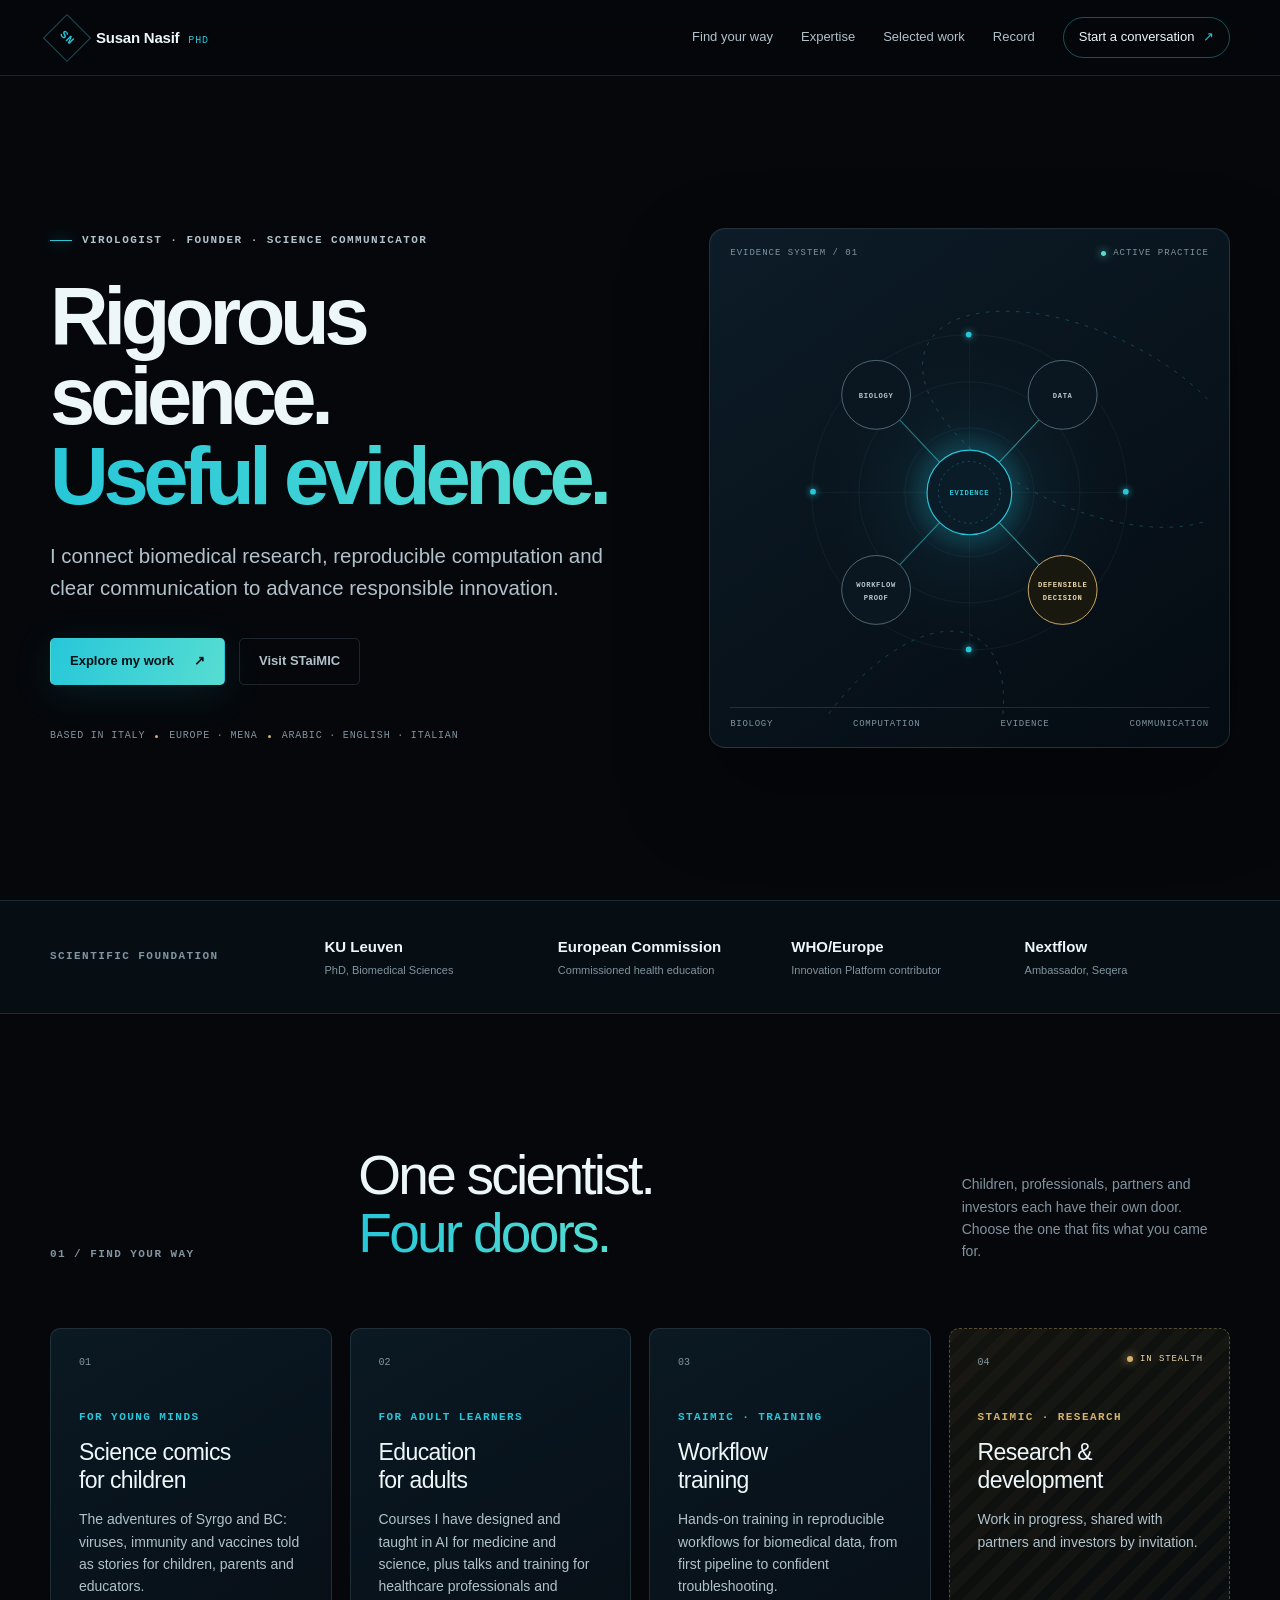
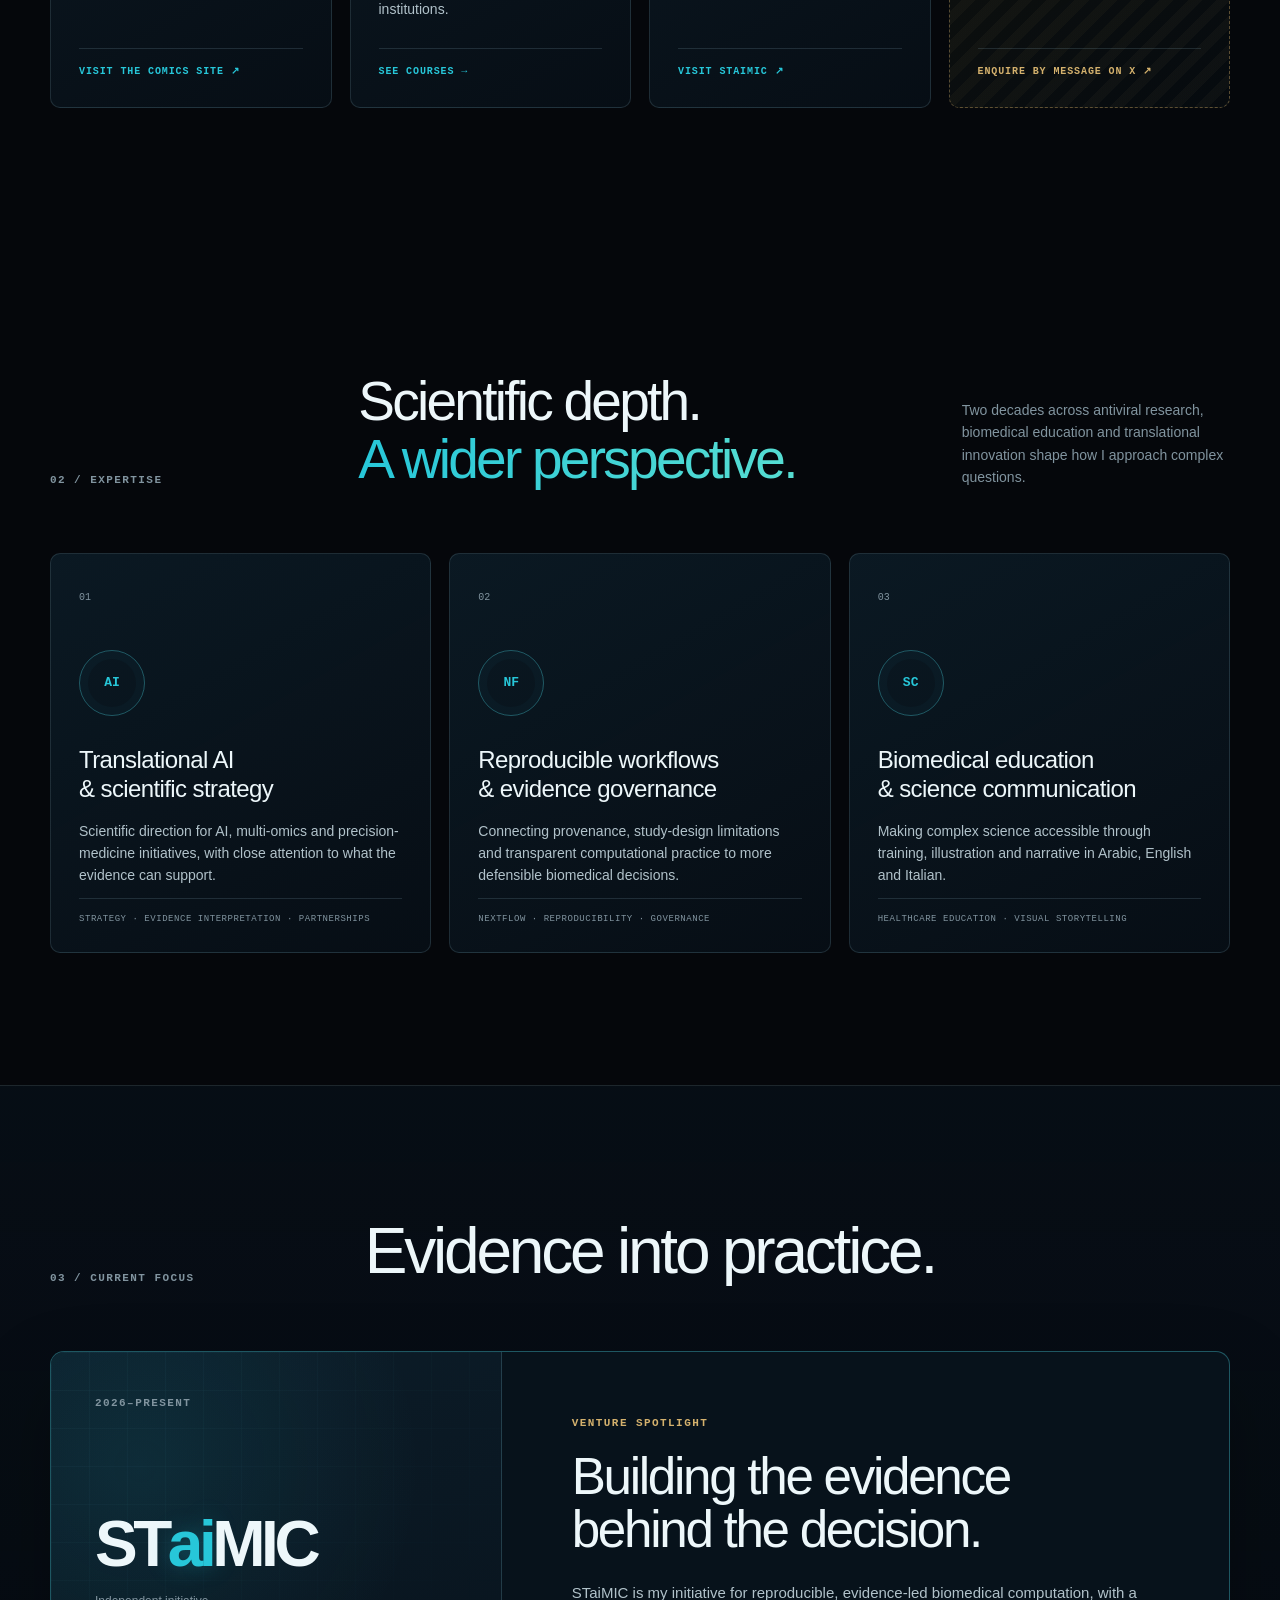
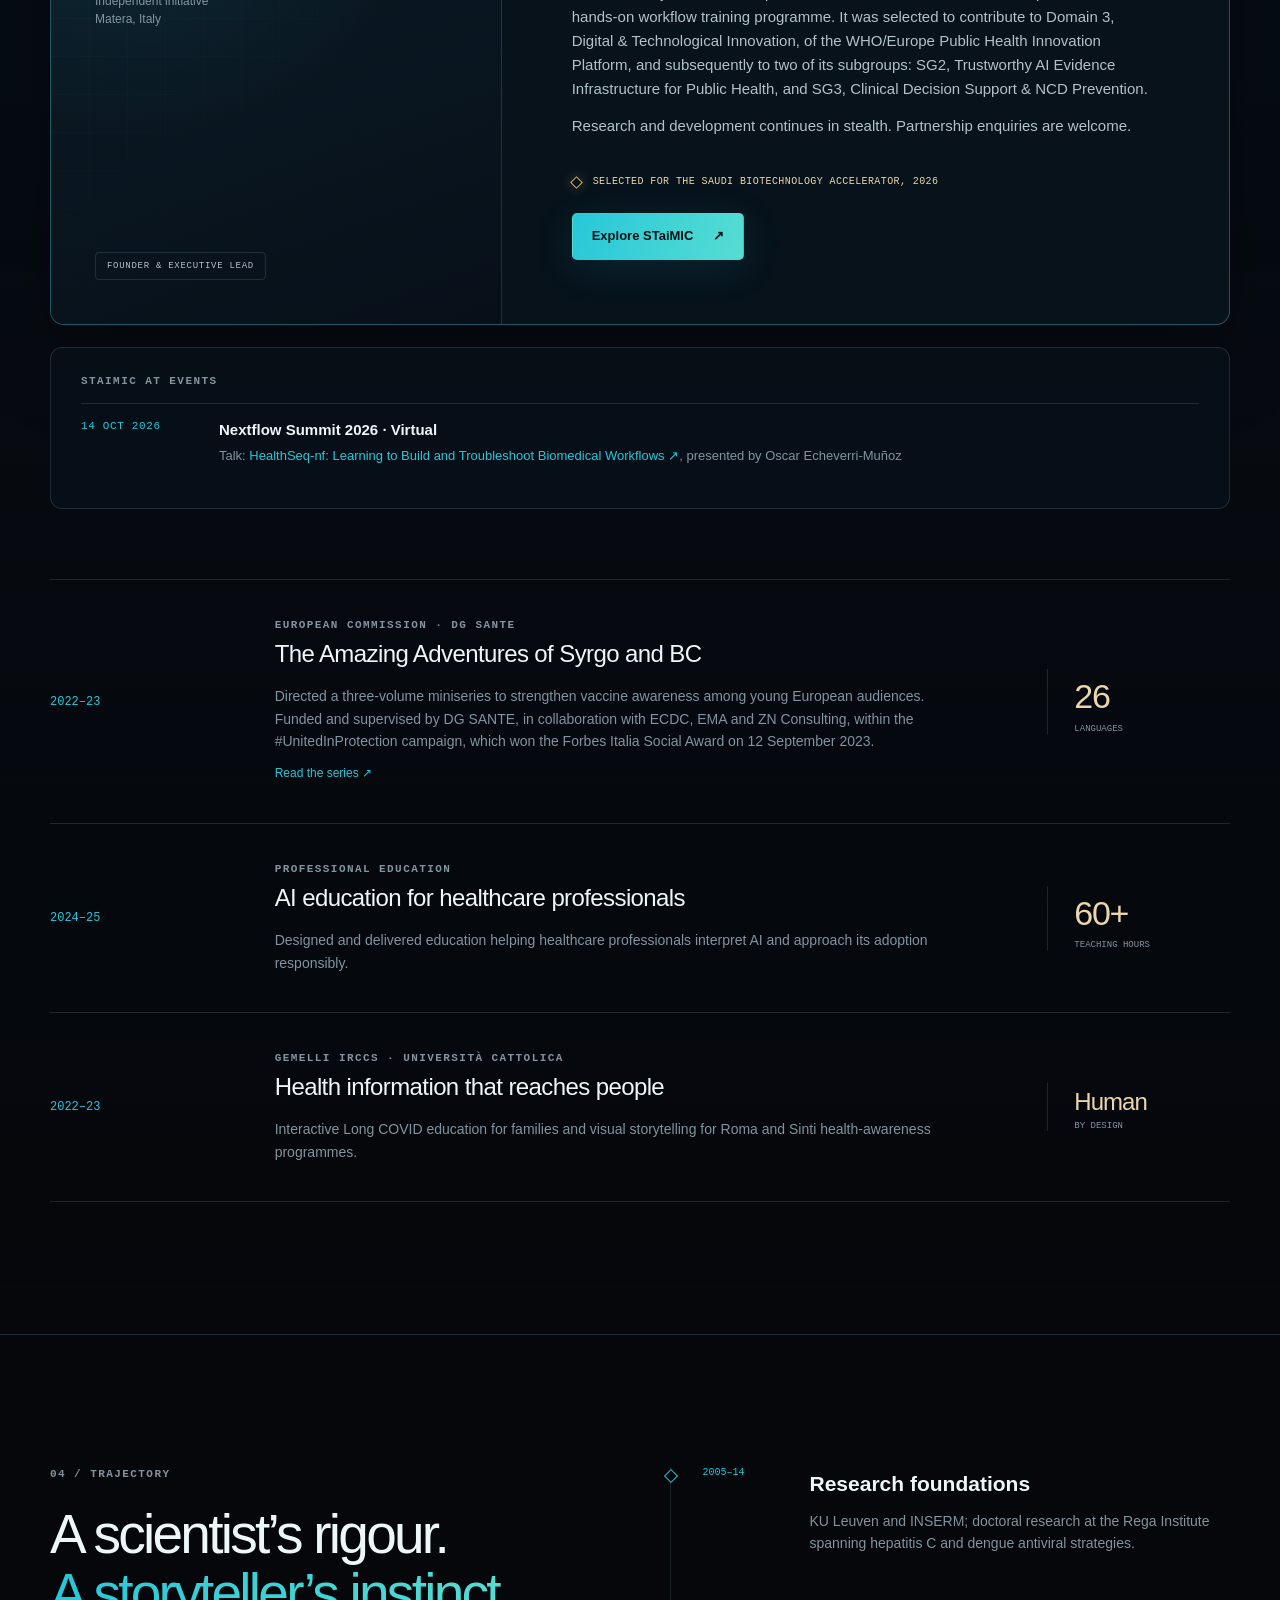
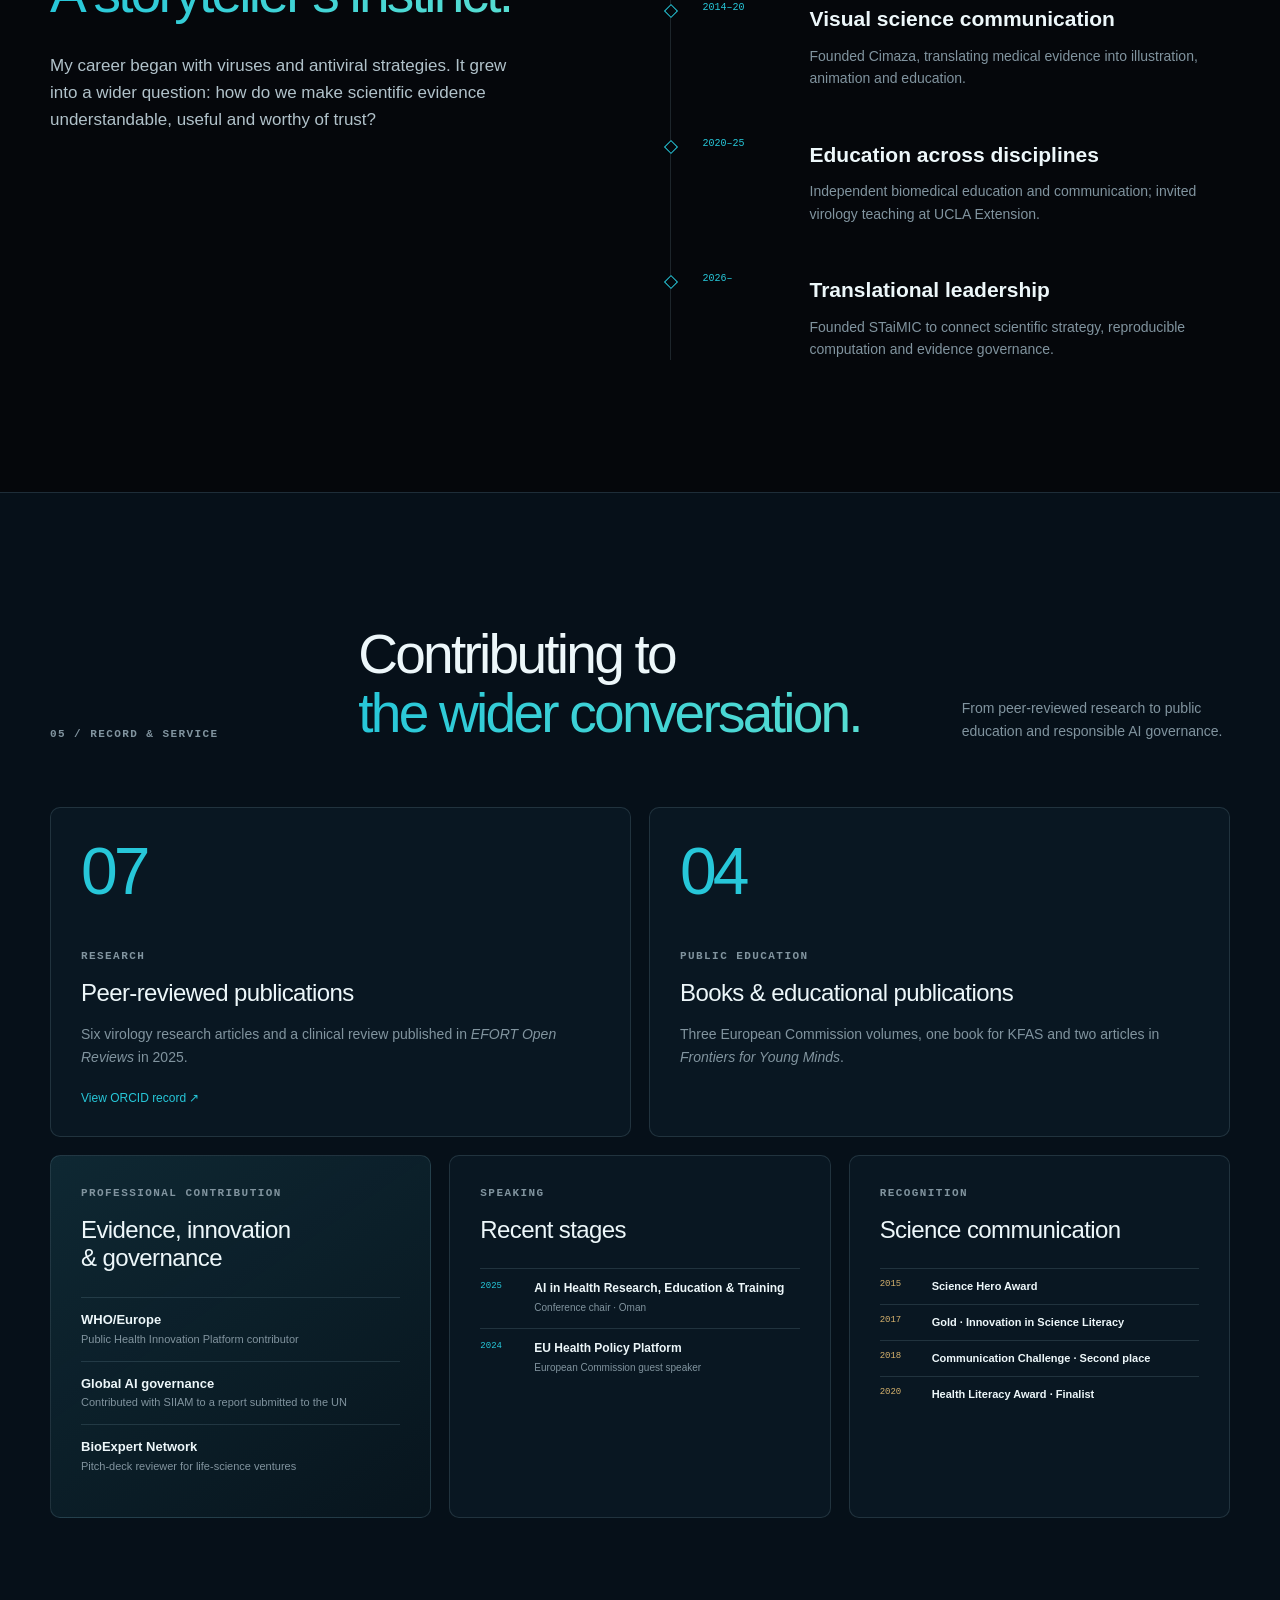
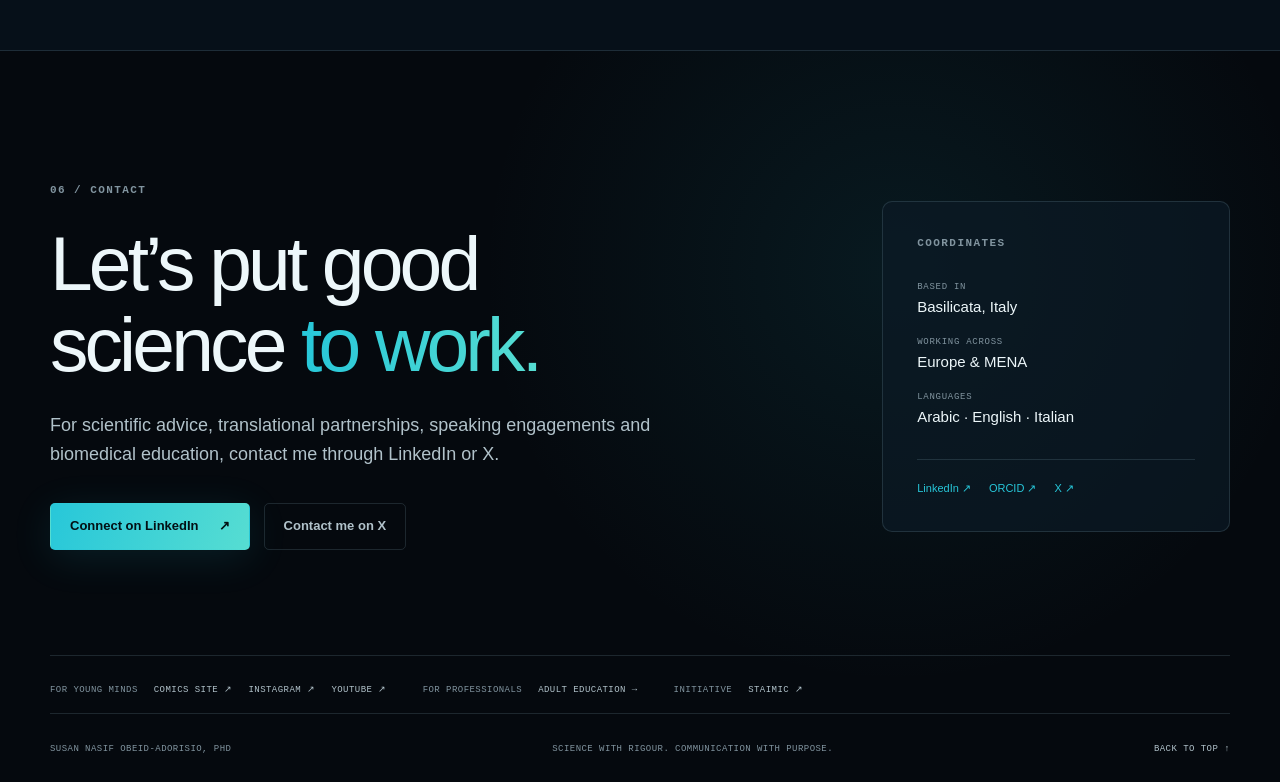
==== index.html @ 1e33f20e "Use www.drsusannasif.com as the official address Update canonical links, social card URLs, structure" ====
<!doctype html>
<html lang="en-GB">
<head>
  <meta charset="utf-8">
  <meta name="viewport" content="width=device-width, initial-scale=1">
  <title>Dr Susan Nasif | Virologist, Founder & Translational AI Lead</title>
  <meta name="description" content="Official website of Dr Susan Nasif (Susan Nasif Obeid-Adorisio, PhD): KU Leuven-trained virologist, founder of STaiMIC and science communicator working across Europe and MENA.">
  <meta name="author" content="Susan Nasif Obeid-Adorisio">
  <meta name="robots" content="index, follow, max-image-preview:large">
  <meta name="theme-color" content="#05070b">
  <link rel="canonical" href="https://www.drsusannasif.com/">
  <meta property="og:site_name" content="Dr Susan Nasif">
  <meta property="og:title" content="Dr Susan Nasif | Science, evidence and responsible AI">
  <meta property="og:description" content="Scientific strategy, reproducible computation and biomedical communication across Europe and MENA.">
  <meta property="og:type" content="profile">
  <meta property="og:url" content="https://www.drsusannasif.com/">
  <meta property="og:image" content="https://www.drsusannasif.com/og-card.png">
  <meta property="og:image:width" content="1200">
  <meta property="og:image:height" content="630">
  <meta property="og:image:alt" content="Dr Susan Nasif. Rigorous science. Useful evidence.">
  <meta property="og:locale" content="en_GB">
  <meta name="twitter:card" content="summary_large_image">
  <meta name="twitter:site" content="@DrSusanNasif">
  <meta name="twitter:creator" content="@DrSusanNasif">
  <link rel="icon" href="favicon.svg" type="image/svg+xml">
  <link rel="stylesheet" href="styles.css">
  <script type="application/ld+json">
  {"@context":"https://schema.org","@graph":[{"@type":"Person","@id":"https://www.drsusannasif.com/#person","name":"Susan Nasif Obeid-Adorisio","alternateName":["Dr Susan Nasif","Susan Nasif","Susan Nasif Obeid","DrSusanNasif"],"honorificPrefix":"Dr","honorificSuffix":"PhD","jobTitle":"Founder & Executive Lead of STaiMIC","description":"Virologist, founder and science communicator working across Europe and MENA.","url":"https://www.drsusannasif.com/","image":"https://www.drsusannasif.com/og-card.png","alumniOf":{"@type":"CollegeOrUniversity","name":"KU Leuven"},"worksFor":{"@type":"Organization","name":"STaiMIC","url":"https://staimic.it/"},"homeLocation":{"@type":"Place","name":"Basilicata, Italy"},"knowsLanguage":["ar","en","it"],"knowsAbout":["Virology","Translational AI","Multi-omics","Science communication","Reproducible bioinformatics"],"sameAs":["https://www.linkedin.com/in/drsusannasif/","https://x.com/DrSusanNasif","https://orcid.org/0009-0003-4382-7200","https://www.instagram.com/drsusannasif/","https://www.youtube.com/@DrSusanNasif","https://drsusannasif.wordpress.com/"]},{"@type":"WebSite","@id":"https://www.drsusannasif.com/#website","url":"https://www.drsusannasif.com/","name":"Dr Susan Nasif","inLanguage":"en-GB","publisher":{"@id":"https://www.drsusannasif.com/#person"}},{"@type":"ProfilePage","@id":"https://www.drsusannasif.com/#profile","url":"https://www.drsusannasif.com/","name":"Dr Susan Nasif | Virologist, Founder & Translational AI Lead","isPartOf":{"@id":"https://www.drsusannasif.com/#website"},"mainEntity":{"@id":"https://www.drsusannasif.com/#person"}}]}
  </script>
</head>
<body>
  <a class="skip-link" href="#main">Skip to content</a>
  <div class="ambient ambient-one" aria-hidden="true"></div>
  <div class="ambient ambient-two" aria-hidden="true"></div>

  <header class="site-header" data-header>
    <a class="brand" href="#home" aria-label="Susan Nasif, home">
      <span class="brand-mark" aria-hidden="true">SN</span>
      <span class="brand-name">Susan Nasif <small>PhD</small></span>
    </a>
    <button class="menu-button" type="button" aria-expanded="false" aria-controls="site-nav">
      <span>Menu</span><i aria-hidden="true"></i>
    </button>
    <nav id="site-nav" aria-label="Main navigation">
      <a href="#paths">Find your way</a>
      <a href="#expertise">Expertise</a>
      <a href="#work">Selected work</a>
      <a href="#record">Record</a>
      <a class="nav-cta" href="#contact">Start a conversation <span aria-hidden="true">↗</span></a>
    </nav>
  </header>

  <main id="main">
    <section class="hero shell" id="home" aria-labelledby="hero-title">
      <div class="hero-copy reveal">
        <p class="kicker"><span></span> Virologist · Founder · Science communicator</p>
        <h1 id="hero-title">Rigorous science.<br><em>Useful evidence.</em></h1>
        <p class="hero-lead">I connect biomedical research, reproducible computation and clear communication to advance responsible innovation.</p>
        <div class="hero-actions">
          <a class="button primary" href="#work">Explore my work <span aria-hidden="true">↗</span></a>
          <a class="button quiet" href="https://staimic.it/" target="_blank" rel="noopener noreferrer">Visit STaiMIC</a>
        </div>
        <div class="hero-meta">
          <span>Based in Italy</span>
          <span>Europe · MENA</span>
          <span>Arabic · English · Italian</span>
        </div>
      </div>

      <figure class="signal-map reveal" aria-labelledby="map-caption">
        <div class="map-topline"><span>Evidence system / 01</span><span class="live"><i></i> Active practice</span></div>
        <svg viewBox="0 0 620 620" role="img" aria-labelledby="map-title map-desc">
          <title id="map-title">Evidence-led biomedical practice</title>
          <desc id="map-desc">A structured map connecting biological questions and data to reproducible workflows, evidence and responsible decisions.</desc>
          <defs>
            <linearGradient id="cyanGlow" x1="0" x2="1"><stop stop-color="#20c4d8"/><stop offset="1" stop-color="#63e3dc"/></linearGradient>
            <radialGradient id="field"><stop stop-color="#123645" stop-opacity=".75"/><stop offset="1" stop-color="#071018" stop-opacity="0"/></radialGradient>
            <filter id="soft"><feGaussianBlur stdDeviation="12"/></filter>
          </defs>
          <circle cx="310" cy="310" r="246" fill="url(#field)"/>
          <g class="grid-lines" fill="none"><circle cx="310" cy="310" r="220"/><circle cx="310" cy="310" r="154"/><circle cx="310" cy="310" r="90"/><path d="M90 310h440M310 90v440M154 154l312 312M466 154L154 466"/></g>
          <g class="orbit orbit-a" fill="none"><ellipse cx="310" cy="310" rx="242" ry="122" transform="rotate(25 310 310)"/></g>
          <g class="orbit orbit-b" fill="none"><ellipse cx="310" cy="310" rx="242" ry="122" transform="rotate(-58 310 310)"/></g>
          <circle class="halo" cx="310" cy="310" r="76" fill="#24c7da" opacity=".16" filter="url(#soft)"/>
          <g class="links" fill="none"><path d="M180 174L278 278M440 174L342 278M180 446L278 342M440 446L342 342"/></g>
          <g class="node cyan" transform="translate(310 310)"><circle r="59"/><circle r="43"/><text text-anchor="middle" y="4">EVIDENCE</text></g>
          <g class="node" transform="translate(180 174)"><circle r="48"/><text text-anchor="middle" y="4">BIOLOGY</text></g>
          <g class="node" transform="translate(440 174)"><circle r="48"/><text text-anchor="middle" y="4">DATA</text></g>
          <g class="node" transform="translate(180 446)"><circle r="48"/><text text-anchor="middle" y="-4">WORKFLOW</text><text text-anchor="middle" y="14">PROOF</text></g>
          <g class="node gold" transform="translate(440 446)"><circle r="48"/><text text-anchor="middle" y="-4">DEFENSIBLE</text><text text-anchor="middle" y="14">DECISION</text></g>
          <g class="spark"><circle cx="92" cy="309" r="4"/><circle cx="528" cy="309" r="4"/><circle cx="309" cy="90" r="4"/><circle cx="309" cy="529" r="4"/></g>
        </svg>
        <figcaption id="map-caption"><span>Biology</span><span>Computation</span><span>Evidence</span><span>Communication</span></figcaption>
      </figure>
    </section>

    <section class="proof-strip" aria-label="Professional credentials">
      <div class="shell proof-grid reveal">
        <p class="micro-label">Scientific foundation</p>
        <div><strong>KU Leuven</strong><span>PhD, Biomedical Sciences</span></div>
        <div><strong>European Commission</strong><span>Commissioned health education</span></div>
        <div><strong>WHO/Europe</strong><span>Innovation Platform contributor</span></div>
        <div><strong>Nextflow</strong><span>Ambassador, Seqera</span></div>
      </div>
    </section>

    <section class="section shell paths" id="paths" aria-labelledby="paths-title">
      <header class="section-head reveal">
        <p class="section-index">01 / Find your way</p>
        <h2 id="paths-title">One scientist.<br><em>Four doors.</em></h2>
        <p>Children, professionals, partners and investors each have their own door. Choose the one that fits what you came for.</p>
      </header>
      <div class="paths-grid">
        <a class="path-card reveal" href="https://drsusannasif.wordpress.com/" target="_blank" rel="noopener noreferrer">
          <span class="card-index">01</span>
          <p class="micro-label">For young minds</p>
          <h3>Science comics<br>for children</h3>
          <p>The adventures of Syrgo and BC: viruses, immunity and vaccines told as stories for children, parents and educators.</p>
          <span class="path-go">Visit the comics site <span aria-hidden="true">↗</span></span>
        </a>
        <a class="path-card reveal" href="learning.html">
          <span class="card-index">02</span>
          <p class="micro-label">For adult learners</p>
          <h3>Education<br>for adults</h3>
          <p>Courses I have designed and taught in AI for medicine and science, plus talks and training for healthcare professionals and institutions.</p>
          <span class="path-go">See courses <span aria-hidden="true">→</span></span>
        </a>
        <a class="path-card reveal" href="https://staimic.it/" target="_blank" rel="noopener noreferrer">
          <span class="card-index">03</span>
          <p class="micro-label">STaiMIC · Training</p>
          <h3>Workflow<br>training</h3>
          <p>Hands-on training in reproducible workflows for biomedical data, from first pipeline to confident troubleshooting.</p>
          <span class="path-go">Visit STaiMIC <span aria-hidden="true">↗</span></span>
        </a>
        <a class="path-card stealth reveal" href="https://x.com/DrSusanNasif" target="_blank" rel="noopener noreferrer">
          <span class="card-index">04</span>
          <span class="stealth-chip"><i aria-hidden="true"></i> In stealth</span>
          <p class="micro-label">STaiMIC · Research</p>
          <h3>Research &amp;<br>development</h3>
          <p>Work in progress, shared with partners and investors by invitation.</p>
          <span class="path-go">Enquire by message on X <span aria-hidden="true">↗</span></span>
        </a>
      </div>
    </section>

    <section class="section shell" id="expertise" aria-labelledby="expertise-title">
      <header class="section-head reveal">
        <p class="section-index">02 / Expertise</p>
        <h2 id="expertise-title">Scientific depth.<br><em>A wider perspective.</em></h2>
        <p>Two decades across antiviral research, biomedical education and translational innovation shape how I approach complex questions.</p>
      </header>
      <div class="expertise-grid">
        <article class="expertise-card reveal"><span class="card-index">01</span><div class="card-symbol">AI</div><h3>Translational AI<br>& scientific strategy</h3><p>Scientific direction for AI, multi-omics and precision-medicine initiatives, with close attention to what the evidence can support.</p><small>Strategy · Evidence interpretation · Partnerships</small></article>
        <article class="expertise-card reveal"><span class="card-index">02</span><div class="card-symbol">NF</div><h3>Reproducible workflows<br>& evidence governance</h3><p>Connecting provenance, study-design limitations and transparent computational practice to more defensible biomedical decisions.</p><small>Nextflow · Reproducibility · Governance</small></article>
        <article class="expertise-card reveal"><span class="card-index">03</span><div class="card-symbol">SC</div><h3>Biomedical education<br>& science communication</h3><p>Making complex science accessible through training, illustration and narrative in Arabic, English and Italian.</p><small>Healthcare education · Visual storytelling</small></article>
      </div>
    </section>

    <section class="spotlight" id="work" aria-labelledby="work-title">
      <div class="shell">
        <header class="section-head compact reveal"><p class="section-index">03 / Current focus</p><h2 id="work-title">Evidence into practice.</h2></header>
        <article class="staimic-card reveal">
          <div class="staimic-side">
            <p class="micro-label">2026–present</p>
            <div class="staimic-logo" aria-label="STaiMIC"><span>ST</span><em>ai</em><span>MIC</span></div>
            <p>Independent initiative<br>Matera, Italy</p>
            <span class="role-chip">Founder & Executive Lead</span>
          </div>
          <div class="staimic-copy">
            <p class="signal-label">Venture spotlight</p>
            <h3>Building the evidence<br>behind the decision.</h3>
            <p>STaiMIC is my initiative for reproducible, evidence-led biomedical computation, with a hands-on workflow training programme. It was selected to contribute to Domain 3, Digital &amp; Technological Innovation, of the WHO/Europe Public Health Innovation Platform, and subsequently to two of its subgroups: SG2, Trustworthy AI Evidence Infrastructure for Public Health, and SG3, Clinical Decision Support &amp; NCD Prevention.</p>
            <p>Research and development continues in stealth. Partnership enquiries are welcome.</p>
            <div class="accelerator"><i aria-hidden="true"></i><span>Selected for the Saudi Biotechnology Accelerator, 2026</span></div>
            <a class="button primary" href="https://staimic.it/" target="_blank" rel="noopener noreferrer">Explore STaiMIC <span aria-hidden="true">↗</span></a>
          </div>
        </article>

        <div class="staimic-events reveal">
          <p class="micro-label">STaiMIC at events</p>
          <ul>
            <li><span>14 Oct 2026</span><div><strong>Nextflow Summit 2026 · Virtual</strong><small>Talk: <a href="https://summit.nextflow.io/2026/virtual/agenda/healthseq-nf-learning-to-build-and-troubleshoot-biomedical-workflows/" target="_blank" rel="noopener noreferrer">HealthSeq-nf: Learning to Build and Troubleshoot Biomedical Workflows <span aria-hidden="true">↗</span></a>, presented by Oscar Echeverri-Muñoz</small></div></li>
          </ul>
        </div>

        <div class="work-list">
          <article class="work-item reveal"><div class="work-year">2022–23</div><div><p class="micro-label">European Commission · DG SANTE</p><h3>The Amazing Adventures of Syrgo and BC</h3><p>Directed a three-volume miniseries to strengthen vaccine awareness among young European audiences. Funded and supervised by DG SANTE, in collaboration with ECDC, EMA and ZN Consulting, within the #UnitedInProtection campaign, which won the Forbes Italia Social Award on 12 September 2023.</p><a class="work-link" href="https://drsusannasif.wordpress.com/" target="_blank" rel="noopener noreferrer">Read the series <span aria-hidden="true">↗</span></a></div><div class="work-metric"><strong>26</strong><span>languages</span></div></article>
          <article class="work-item reveal"><div class="work-year">2024–25</div><div><p class="micro-label">Professional education</p><h3>AI education for healthcare professionals</h3><p>Designed and delivered education helping healthcare professionals interpret AI and approach its adoption responsibly.</p></div><div class="work-metric"><strong>60+</strong><span>teaching hours</span></div></article>
          <article class="work-item reveal"><div class="work-year">2022–23</div><div><p class="micro-label">Gemelli IRCCS · Università Cattolica</p><h3>Health information that reaches people</h3><p>Interactive Long COVID education for families and visual storytelling for Roma and Sinti health-awareness programmes.</p></div><div class="work-metric words"><strong>Human</strong><span>by design</span></div></article>
        </div>
      </div>
    </section>

    <section class="section shell trajectory" aria-labelledby="trajectory-title">
      <div class="trajectory-intro reveal"><p class="section-index">04 / Trajectory</p><h2 id="trajectory-title">A scientist’s rigour.<br><em>A storyteller’s instinct.</em></h2><p>My career began with viruses and antiviral strategies. It grew into a wider question: how do we make scientific evidence understandable, useful and worthy of trust?</p></div>
      <ol class="timeline">
        <li class="reveal"><span>2005–14</span><div><h3>Research foundations</h3><p>KU Leuven and INSERM; doctoral research at the Rega Institute spanning hepatitis C and dengue antiviral strategies.</p></div></li>
        <li class="reveal"><span>2014–20</span><div><h3>Visual science communication</h3><p>Founded Cimaza, translating medical evidence into illustration, animation and education.</p></div></li>
        <li class="reveal"><span>2020–25</span><div><h3>Education across disciplines</h3><p>Independent biomedical education and communication; invited virology teaching at UCLA Extension.</p></div></li>
        <li class="reveal"><span>2026–</span><div><h3>Translational leadership</h3><p>Founded STaiMIC to connect scientific strategy, reproducible computation and evidence governance.</p></div></li>
      </ol>
    </section>

    <section class="record" id="record" aria-labelledby="record-title">
      <div class="shell">
        <header class="section-head reveal"><p class="section-index">05 / Record & service</p><h2 id="record-title">Contributing to<br><em>the wider conversation.</em></h2><p>From peer-reviewed research to public education and responsible AI governance.</p></header>
        <div class="record-grid">
          <article class="record-card reveal"><span class="record-number">07</span><p class="micro-label">Research</p><h3>Peer-reviewed publications</h3><p>Six virology research articles and a clinical review published in <i>EFORT Open Reviews</i> in 2025.</p><a href="https://orcid.org/0009-0003-4382-7200" target="_blank" rel="noopener noreferrer">View ORCID record <span aria-hidden="true">↗</span></a></article>
          <article class="record-card reveal"><span class="record-number">04</span><p class="micro-label">Public education</p><h3>Books & educational publications</h3><p>Three European Commission volumes, one book for KFAS and two articles in <i>Frontiers for Young Minds</i>.</p></article>
          <article class="record-card service reveal"><p class="micro-label">Professional contribution</p><h3>Evidence, innovation<br>& governance</h3><ul><li><strong>WHO/Europe</strong><span>Public Health Innovation Platform contributor</span></li><li><strong>Global AI governance</strong><span>Contributed with SIIAM to a report submitted to the UN</span></li><li><strong>BioExpert Network</strong><span>Pitch-deck reviewer for life-science ventures</span></li></ul></article>
          <article class="record-card talks-card reveal"><p class="micro-label">Speaking</p><h3>Recent stages</h3><ul><li><span>2025</span><strong>AI in Health Research, Education & Training</strong><small>Conference chair · Oman</small></li><li><span>2024</span><strong>EU Health Policy Platform</strong><small>European Commission guest speaker</small></li></ul></article>
          <article class="record-card recognition reveal"><p class="micro-label">Recognition</p><h3>Science communication</h3><ul><li><span>2015</span><strong>Science Hero Award</strong></li><li><span>2017</span><strong>Gold · Innovation in Science Literacy</strong></li><li><span>2018</span><strong>Communication Challenge · Second place</strong></li><li><span>2020</span><strong>Health Literacy Award · Finalist</strong></li></ul></article>
        </div>
      </div>
    </section>

    <section class="contact" id="contact" aria-labelledby="contact-title">
      <div class="shell contact-grid">
        <div class="contact-copy reveal"><p class="section-index">06 / Contact</p><h2 id="contact-title">Let’s put good<br>science <em>to work.</em></h2><p>For scientific advice, translational partnerships, speaking engagements and biomedical education, contact me through LinkedIn or X.</p><div class="hero-actions"><a class="button primary" href="https://www.linkedin.com/in/drsusannasif/" target="_blank" rel="noopener noreferrer">Connect on LinkedIn <span aria-hidden="true">↗</span></a><a class="button quiet" href="https://x.com/DrSusanNasif" target="_blank" rel="noopener noreferrer">Contact me on X</a></div></div>
        <div class="contact-panel reveal"><p class="micro-label">Coordinates</p><dl><dt>Based in</dt><dd>Basilicata, Italy</dd><dt>Working across</dt><dd>Europe & MENA</dd><dt>Languages</dt><dd>Arabic · English · Italian</dd></dl><div class="social-row"><a href="https://www.linkedin.com/in/drsusannasif/" target="_blank" rel="noopener noreferrer">LinkedIn ↗</a><a href="https://orcid.org/0009-0003-4382-7200" target="_blank" rel="noopener noreferrer">ORCID ↗</a><a href="https://x.com/DrSusanNasif" target="_blank" rel="noopener noreferrer">X ↗</a></div></div>
      </div>
      <footer class="shell"><span>Susan Nasif Obeid-Adorisio, PhD</span><span>Science with rigour. Communication with purpose.</span><nav class="footer-links" aria-label="Related websites and channels"><span class="fl-group"><span class="fl-label">For young minds</span><a href="https://drsusannasif.wordpress.com/" target="_blank" rel="noopener noreferrer">Comics site ↗</a><a href="https://www.instagram.com/drsusannasif/" target="_blank" rel="noopener noreferrer">Instagram ↗</a><a href="https://www.youtube.com/@DrSusanNasif" target="_blank" rel="noopener noreferrer">YouTube ↗</a></span><span class="fl-group"><span class="fl-label">For professionals</span><a href="learning.html">Adult education →</a></span><span class="fl-group"><span class="fl-label">Initiative</span><a href="https://staimic.it/" target="_blank" rel="noopener noreferrer">STaiMIC ↗</a></span></nav><a href="#home">Back to top ↑</a></footer>
    </section>
  </main>
  <script src="script.js"></script>
</body>
</html>
---- styles.css ----
:root{--void:#05070b;--deep:#071019;--panel:#0a151f;--panel-2:#0d1b26;--line:rgba(137,176,191,.18);--line-strong:rgba(68,199,214,.38);--ink:#edf7fa;--soft:#b1c2ca;--muted:#81949f;--cyan:#27c7d9;--teal:#56ddd2;--gold:#d4b16d;--gold-soft:#ead6aa;--shell:min(1180px,calc(100vw - 64px));--sans:Inter,ui-sans-serif,-apple-system,BlinkMacSystemFont,"Segoe UI",sans-serif;--mono:"SFMono-Regular",Consolas,"Liberation Mono",monospace}
*{box-sizing:border-box}html{scroll-behavior:smooth;background:var(--void)}body{margin:0;background:var(--void);color:var(--ink);font-family:var(--sans);font-size:16px;line-height:1.6;overflow-x:hidden}body::before{content:"";position:fixed;inset:0;pointer-events:none;z-index:-1;opacity:.27;background-image:linear-gradient(rgba(94,150,165,.055) 1px,transparent 1px),linear-gradient(90deg,rgba(94,150,165,.055) 1px,transparent 1px);background-size:72px 72px;mask-image:linear-gradient(to bottom,black,transparent 82%)}a{color:inherit;text-decoration:none}button{font:inherit}.shell{width:var(--shell);margin-inline:auto}.skip-link{position:fixed;top:12px;left:12px;z-index:1000;transform:translateY(-180%);padding:10px 14px;background:var(--cyan);color:#021014;border-radius:4px}.skip-link:focus{transform:none}.ambient{position:fixed;border-radius:50%;filter:blur(120px);pointer-events:none;z-index:-2}.ambient-one{width:620px;height:620px;right:-330px;top:10vh;background:rgba(23,131,150,.15)}.ambient-two{width:480px;height:480px;left:-300px;top:63vh;background:rgba(204,159,72,.07)}
.site-header{position:sticky;top:0;z-index:100;display:flex;align-items:center;justify-content:space-between;width:100%;min-height:76px;padding:0 max(32px,calc((100vw - 1180px)/2));background:rgba(5,7,11,.76);border-bottom:1px solid var(--line);backdrop-filter:blur(18px);transition:min-height .25s,background .25s}.site-header.compact{min-height:64px;background:rgba(5,7,11,.94)}.brand{display:flex;align-items:center;gap:12px}.brand-mark{display:grid;place-items:center;width:34px;height:34px;border:1px solid var(--line-strong);color:var(--cyan);font:700 11px/1 var(--mono);letter-spacing:.08em;transform:rotate(45deg)}.brand-mark::first-letter{transform:rotate(-45deg)}.brand-name{font-size:15px;font-weight:640;letter-spacing:-.015em}.brand-name small{margin-left:5px;color:var(--cyan);font:10px/1 var(--mono);letter-spacing:.08em;text-transform:uppercase}.site-header nav{display:flex;align-items:center;gap:28px}.site-header nav a{color:var(--soft);font-size:13px;transition:color .2s}.site-header nav a:hover,.site-header nav a:focus-visible{color:var(--ink)}.site-header .nav-cta{padding:9px 15px;border:1px solid var(--line-strong);border-radius:999px;color:var(--ink)}.nav-cta span{color:var(--cyan);margin-left:5px}.menu-button{display:none;background:none;border:0;color:var(--ink)}
.hero{display:grid;grid-template-columns:1.06fr .94fr;align-items:center;gap:72px;min-height:calc(100svh - 76px);padding-block:88px}.kicker,.section-index,.micro-label,.signal-label{margin:0;color:var(--muted);font:600 11px/1.4 var(--mono);letter-spacing:.13em;text-transform:uppercase}.kicker{display:flex;align-items:center;gap:10px;color:var(--soft)}.kicker span{width:22px;height:1px;background:var(--cyan);box-shadow:0 0 14px var(--cyan)}.hero h1{margin:28px 0 25px;font-size:clamp(56px,6.35vw,92px);font-weight:560;line-height:.98;letter-spacing:-.065em}.hero h1 em,.section-head h2 em,.trajectory h2 em,.contact h2 em{font-style:normal;color:var(--cyan);background:linear-gradient(90deg,var(--cyan),var(--teal));background-clip:text;-webkit-background-clip:text;-webkit-text-fill-color:transparent}.hero-lead{max-width:660px;margin:0;color:var(--soft);font-size:clamp(18px,1.6vw,22px);line-height:1.55}.hero-actions{display:flex;align-items:center;gap:14px;margin-top:34px}.button{display:inline-flex;align-items:center;justify-content:center;gap:20px;min-height:47px;padding:0 19px;border:1px solid transparent;border-radius:5px;font-size:13px;font-weight:650;transition:transform .2s,background .2s,border-color .2s}.button:hover{transform:translateY(-2px)}.button.primary{background:linear-gradient(110deg,var(--cyan),var(--teal));color:#031014;box-shadow:0 8px 40px rgba(39,199,217,.12)}.button.primary:hover{background:linear-gradient(110deg,#61e6f2,#84ebdf)}.button.quiet{border-color:var(--line);color:var(--soft)}.button.quiet:hover{border-color:var(--line-strong);color:var(--ink)}.hero-meta{display:flex;flex-wrap:wrap;gap:10px 24px;margin-top:44px;color:var(--muted);font:10px/1.4 var(--mono);letter-spacing:.08em;text-transform:uppercase}.hero-meta span{position:relative}.hero-meta span+span::before{content:"";position:absolute;width:3px;height:3px;border-radius:50%;left:-14px;top:6px;background:var(--gold)}
.signal-map{position:relative;aspect-ratio:1;margin:0;padding:20px;background:linear-gradient(145deg,rgba(14,31,43,.9),rgba(5,12,19,.94));border:1px solid var(--line);border-radius:16px;box-shadow:0 40px 90px rgba(0,0,0,.34),inset 0 1px rgba(255,255,255,.025);overflow:hidden}.signal-map::before{content:"";position:absolute;inset:0;pointer-events:none;background:linear-gradient(110deg,transparent 35%,rgba(87,221,211,.04) 49%,transparent 64%);transform:translateX(-100%);animation:scan 7s ease-in-out infinite}.map-topline{display:flex;justify-content:space-between;color:var(--muted);font:9px/1 var(--mono);letter-spacing:.11em;text-transform:uppercase}.live{display:flex;align-items:center;gap:7px}.live i{width:5px;height:5px;border-radius:50%;background:var(--teal);box-shadow:0 0 9px var(--teal)}.signal-map svg{display:block;width:100%;height:calc(100% - 34px);margin-top:12px}.grid-lines>*{stroke:rgba(120,170,186,.11);stroke-width:1}.orbit ellipse{stroke:rgba(68,199,214,.27);stroke-width:1.2;stroke-dasharray:5 9;transform-origin:center}.orbit-a{animation:spin 28s linear infinite;transform-origin:center}.orbit-b{animation:spinBack 34s linear infinite;transform-origin:center}.links path{stroke:url(#cyanGlow);stroke-width:1.4;opacity:.56}.node circle{fill:#0a1721;stroke:rgba(141,177,190,.55);stroke-width:1.3}.node text{fill:#b6c7cd;font:600 10px var(--mono);letter-spacing:.09em}.node.cyan circle:first-child{fill:#0a1c27;stroke:var(--cyan);stroke-width:1.6}.node.cyan circle:nth-child(2){fill:none;stroke:rgba(39,199,217,.33);stroke-dasharray:3 5}.node.cyan text{fill:var(--cyan)}.node.gold circle{stroke:var(--gold);fill:#19180f}.node.gold text{fill:var(--gold-soft)}.spark circle{fill:var(--cyan);filter:drop-shadow(0 0 5px var(--cyan))}.signal-map figcaption{position:absolute;bottom:18px;left:20px;right:20px;display:flex;justify-content:space-between;padding-top:12px;border-top:1px solid var(--line);color:var(--muted);font:9px/1 var(--mono);letter-spacing:.08em;text-transform:uppercase}
.proof-strip{border-block:1px solid var(--line);background:rgba(9,20,29,.55)}.proof-grid{display:grid;grid-template-columns:1.2fr repeat(4,1fr);gap:28px;align-items:center;min-height:112px}.proof-grid>div{display:flex;flex-direction:column;gap:3px}.proof-grid strong{font-size:15px;font-weight:620}.proof-grid span{color:var(--muted);font-size:11px}
.section,.spotlight,.record{padding-block:132px}.section-head{display:grid;grid-template-columns:1fr 2.1fr 1fr;gap:40px;align-items:end;margin-bottom:65px}.section-head h2,.trajectory h2,.contact h2{margin:0;font-size:clamp(40px,4.3vw,64px);font-weight:500;line-height:1.06;letter-spacing:-.05em}.section-head>p:last-child{margin:0;color:var(--muted);font-size:14px}.section-head.compact{grid-template-columns:1fr 3.15fr}.section-head.compact h2{font-size:clamp(42px,5vw,70px)}
.expertise-grid{display:grid;grid-template-columns:repeat(3,1fr);gap:18px}.expertise-card{position:relative;min-height:400px;padding:28px;background:linear-gradient(150deg,rgba(13,29,40,.82),rgba(7,16,24,.78));border:1px solid var(--line);border-radius:10px;overflow:hidden;transition:transform .3s,border-color .3s,background .3s}.expertise-card:hover{transform:translateY(-6px);border-color:var(--line-strong);background:linear-gradient(150deg,rgba(16,39,51,.9),rgba(7,16,24,.82))}.card-index{color:var(--muted);font:10px var(--mono)}.card-symbol{display:grid;place-items:center;width:66px;height:66px;margin:42px 0 30px;border:1px solid var(--line-strong);border-radius:50%;color:var(--cyan);font:600 13px var(--mono);box-shadow:inset 0 0 0 8px rgba(39,199,217,.03)}.expertise-card h3,.work-item h3,.record-card h3{margin:0 0 16px;font-size:24px;font-weight:520;line-height:1.2;letter-spacing:-.025em}.expertise-card p{margin:0;color:var(--soft);font-size:14px}.expertise-card small{position:absolute;left:28px;right:28px;bottom:26px;padding-top:14px;border-top:1px solid var(--line);color:var(--muted);font:9px/1.5 var(--mono);letter-spacing:.06em;text-transform:uppercase}
.spotlight{background:linear-gradient(180deg,rgba(7,16,25,.72),rgba(5,7,11,.2));border-block:1px solid var(--line)}.staimic-card{display:grid;grid-template-columns:.88fr 1.42fr;min-height:510px;background:#07121b;border:1px solid var(--line-strong);border-radius:14px;overflow:hidden;box-shadow:0 35px 80px rgba(0,0,0,.25)}.staimic-side{position:relative;padding:44px;border-right:1px solid var(--line);background:radial-gradient(circle at 20% 20%,rgba(39,199,217,.1),transparent 48%),linear-gradient(160deg,#0c1d29,#071019)}.staimic-side::after{content:"";position:absolute;inset:0;background-image:linear-gradient(rgba(76,154,170,.07) 1px,transparent 1px),linear-gradient(90deg,rgba(76,154,170,.07) 1px,transparent 1px);background-size:38px 38px;mask-image:linear-gradient(135deg,black,transparent 70%)}.staimic-side>*{position:relative;z-index:1}.staimic-logo{display:flex;margin:100px 0 16px;font-size:clamp(48px,5vw,68px);font-weight:720;line-height:1;letter-spacing:-.07em}.staimic-logo em{font-style:normal;color:var(--cyan);text-shadow:0 0 24px rgba(39,199,217,.3)}.staimic-side>p:not(.micro-label){color:var(--muted);font-size:12px;line-height:1.5}.role-chip{position:absolute;bottom:44px;left:44px;padding:8px 11px;border:1px solid var(--line);border-radius:4px;color:var(--soft);font:9px var(--mono);letter-spacing:.08em;text-transform:uppercase}.staimic-copy{display:flex;flex-direction:column;align-items:flex-start;justify-content:center;padding:64px 70px}.signal-label{color:var(--gold)}.staimic-copy h3{margin:18px 0 24px;font-size:clamp(38px,4vw,58px);font-weight:500;line-height:1.05;letter-spacing:-.045em}.staimic-copy>p:not(.signal-label){max-width:620px;margin:0 0 13px;color:var(--soft);font-size:15px}.accelerator{display:flex;align-items:center;gap:12px;margin:24px 0;color:var(--gold-soft);font:10px/1.4 var(--mono);letter-spacing:.04em;text-transform:uppercase}.accelerator i{width:9px;height:9px;border:1px solid var(--gold);transform:rotate(45deg);box-shadow:0 0 12px rgba(212,177,109,.35)}
.work-list{margin-top:70px;border-top:1px solid var(--line)}.work-item{display:grid;grid-template-columns:.55fr 2.2fr .55fr;gap:42px;align-items:center;padding-block:38px;border-bottom:1px solid var(--line)}.work-year{color:var(--cyan);font:12px var(--mono)}.work-item h3{margin-top:7px}.work-item p:not(.micro-label){max-width:680px;margin:0;color:var(--muted);font-size:14px}.work-metric{display:flex;flex-direction:column;padding-left:26px;border-left:1px solid var(--line)}.work-metric strong{color:var(--gold-soft);font-size:34px;font-weight:450;letter-spacing:-.04em}.work-metric span{color:var(--muted);font:9px var(--mono);text-transform:uppercase}.work-metric.words strong{font-size:24px}
.trajectory{display:grid;grid-template-columns:1fr 1.1fr;gap:110px}.trajectory-intro{position:sticky;top:120px;align-self:start}.trajectory h2{margin:23px 0 30px}.trajectory-intro>p:last-child{max-width:480px;color:var(--soft);font-size:17px}.timeline{list-style:none;margin:0;padding:0}.timeline li{position:relative;display:grid;grid-template-columns:82px 1fr;gap:25px;padding:0 0 48px 32px;border-left:1px solid var(--line)}.timeline li::before{content:"";position:absolute;left:-5px;top:4px;width:8px;height:8px;border:1px solid var(--cyan);background:var(--void);transform:rotate(45deg)}.timeline li:last-child{padding-bottom:0}.timeline li>span{color:var(--cyan);font:10px var(--mono)}.timeline h3{margin:0 0 9px;font-size:21px;font-weight:560}.timeline p{margin:0;color:var(--muted);font-size:14px}
.record{background:#061019;border-block:1px solid var(--line)}.record-grid{display:grid;grid-template-columns:repeat(12,1fr);gap:18px}.record-card{position:relative;grid-column:span 4;min-height:330px;padding:30px;background:rgba(12,27,38,.72);border:1px solid var(--line);border-radius:10px}.record-card:nth-child(1),.record-card:nth-child(2){grid-column:span 6}.record-number{display:block;margin-bottom:45px;color:var(--cyan);font-size:66px;font-weight:300;line-height:1;letter-spacing:-.06em}.record-card .micro-label{margin-bottom:14px}.record-card p:not(.micro-label){color:var(--muted);font-size:14px}.record-card>a{position:absolute;bottom:28px;left:30px;color:var(--cyan);font-size:12px}.record-card.service{background:linear-gradient(145deg,rgba(16,43,54,.9),rgba(9,22,31,.85))}.record-card ul{list-style:none;margin:24px 0 0;padding:0}.service li{display:flex;flex-direction:column;padding:12px 0;border-top:1px solid var(--line)}.service li strong{font-size:13px}.service li span{color:var(--muted);font-size:11px}.talks-card li{display:grid;grid-template-columns:42px 1fr;gap:3px 12px;padding:12px 0;border-top:1px solid var(--line)}.talks-card li span{grid-row:1/3;color:var(--cyan);font:9px var(--mono)}.talks-card li strong{font-size:12px;line-height:1.3}.talks-card li small{color:var(--muted);font-size:10px}.recognition li{display:grid;grid-template-columns:40px 1fr;gap:12px;padding:10px 0;border-top:1px solid var(--line)}.recognition li span{color:var(--gold);font:9px var(--mono)}.recognition li strong{font-size:11px;line-height:1.35}
.contact{padding-top:132px;background:radial-gradient(circle at 70% 30%,rgba(28,136,153,.13),transparent 40%),#05090e}.contact-grid{display:grid;grid-template-columns:1.35fr .65fr;gap:110px;align-items:center;padding-bottom:105px}.contact h2{margin:24px 0 26px;font-size:clamp(50px,6vw,84px)}.contact-copy>p:not(.section-index){max-width:680px;color:var(--soft);font-size:18px}.contact-panel{padding:34px;background:rgba(12,27,38,.7);border:1px solid var(--line);border-radius:10px}.contact-panel dl{margin:30px 0}.contact-panel dt{margin-top:18px;color:var(--muted);font:9px var(--mono);letter-spacing:.08em;text-transform:uppercase}.contact-panel dd{margin:3px 0;color:var(--ink);font-size:15px}.social-row{display:flex;gap:18px;padding-top:20px;border-top:1px solid var(--line)}.social-row a{color:var(--cyan);font-size:11px}footer{display:flex;justify-content:space-between;gap:30px;padding-block:28px;border-top:1px solid var(--line);color:var(--muted);font:9px var(--mono);letter-spacing:.05em;text-transform:uppercase}footer a{color:var(--soft)}
.reveal{opacity:0;transform:translateY(18px);transition:opacity .7s ease,transform .7s ease}.reveal.visible{opacity:1;transform:none}
@keyframes scan{0%,20%{transform:translateX(-100%)}60%,100%{transform:translateX(100%)}}@keyframes spin{to{transform:rotate(360deg)}}@keyframes spinBack{to{transform:rotate(-360deg)}}
@media(max-width:980px){:root{--shell:min(100% - 44px,760px)}.site-header{padding-inline:22px}.hero{grid-template-columns:1fr;gap:55px;min-height:auto;padding-block:90px}.hero-copy{max-width:720px}.signal-map{width:min(100%,620px);justify-self:center}.proof-grid{grid-template-columns:repeat(2,1fr);padding-block:28px}.proof-grid .micro-label{grid-column:1/-1}.section,.spotlight,.record{padding-block:96px}.section-head{grid-template-columns:1fr 2.2fr}.section-head>p:last-child{grid-column:2}.expertise-grid{grid-template-columns:1fr}.expertise-card{min-height:340px}.staimic-card{grid-template-columns:1fr}.staimic-side{min-height:340px;border-right:0;border-bottom:1px solid var(--line)}.staimic-logo{margin-top:72px}.staimic-copy{padding:55px 44px}.trajectory{grid-template-columns:1fr;gap:65px}.trajectory-intro{position:static}.record-card,.record-card:nth-child(1),.record-card:nth-child(2){grid-column:span 6}.contact-grid{grid-template-columns:1fr;gap:55px}}
@media(max-width:720px){:root{--shell:calc(100% - 34px)}.site-header{min-height:68px;padding-inline:17px}.site-header nav{position:absolute;top:68px;left:0;right:0;display:none;flex-direction:column;align-items:stretch;gap:0;padding:10px 17px 20px;background:rgba(5,7,11,.98);border-bottom:1px solid var(--line)}.site-header nav.open{display:flex}.site-header nav a{padding:13px 0;border-bottom:1px solid var(--line)}.site-header .nav-cta{margin-top:10px;padding:12px 14px;border:1px solid var(--line-strong);text-align:center}.menu-button{display:flex;align-items:center;gap:10px;color:var(--soft);font-size:12px}.menu-button i{position:relative;width:16px;height:10px;border-block:1px solid var(--cyan)}.menu-button[aria-expanded="true"] i{border:0}.menu-button[aria-expanded="true"] i::before,.menu-button[aria-expanded="true"] i::after{content:"";position:absolute;top:4px;left:0;width:16px;height:1px;background:var(--cyan);transform:rotate(45deg)}.menu-button[aria-expanded="true"] i::after{transform:rotate(-45deg)}.hero{padding-block:68px}.hero h1{font-size:clamp(48px,14vw,72px)}.hero-lead{font-size:17px}.hero-actions{align-items:stretch;flex-direction:column}.button{width:100%}.hero-meta{gap:12px;flex-direction:column}.hero-meta span+span::before{display:none}.signal-map{padding:14px;border-radius:10px}.signal-map figcaption{left:14px;right:14px;bottom:14px;font-size:7px}.proof-grid{grid-template-columns:1fr;gap:20px;min-height:auto}.proof-grid .micro-label{grid-column:auto}.section,.spotlight,.record{padding-block:76px}.section-head,.section-head.compact{display:block;margin-bottom:42px}.section-head h2{margin:17px 0 22px}.section-head>p:last-child{font-size:15px}.expertise-card{min-height:380px}.staimic-side{padding:28px}.staimic-logo{margin-top:55px}.role-chip{left:28px;bottom:28px}.staimic-copy{padding:40px 28px}.staimic-copy h3{font-size:39px}.work-item{grid-template-columns:1fr;gap:15px;padding-block:30px}.work-metric{padding-left:0;border-left:0}.trajectory{gap:48px}.timeline li{grid-template-columns:60px 1fr;padding-left:18px}.record-grid{grid-template-columns:1fr}.record-card,.record-card:nth-child(1),.record-card:nth-child(2){grid-column:auto;min-height:310px}.contact{padding-top:80px}.contact-grid{padding-bottom:75px}.contact h2{font-size:50px}.contact-copy>p:not(.section-index){font-size:16px}footer{flex-direction:column;gap:10px}.map-topline{font-size:7px}}
@media(prefers-reduced-motion:reduce){html{scroll-behavior:auto}.reveal{opacity:1;transform:none;transition:none}.orbit-a,.orbit-b,.signal-map::before{animation:none}.button,.expertise-card{transition:none}}
@media print{.site-header,.signal-map,.hero-actions,.ambient{display:none}.hero{display:block;min-height:auto}.reveal{opacity:1;transform:none}.section,.spotlight,.record,.contact{padding-block:40px}.staimic-card,.record-card,.expertise-card,.contact-panel{background:white;color:#111;box-shadow:none}.staimic-card *,.record-card *,.expertise-card *,.contact-panel *{color:#111!important}}
/* Hub v2: find your way */
.paths-grid{display:grid;grid-template-columns:repeat(4,1fr);gap:18px}.path-card{position:relative;display:flex;flex-direction:column;min-height:380px;padding:28px;background:linear-gradient(150deg,rgba(13,29,40,.82),rgba(7,16,24,.78));border:1px solid var(--line);border-radius:10px;overflow:hidden;transition:transform .3s,border-color .3s,background .3s}.path-card:hover,.path-card:focus-visible{transform:translateY(-6px);border-color:var(--line-strong);background:linear-gradient(150deg,rgba(16,39,51,.9),rgba(7,16,24,.82));outline:none}.path-card .micro-label{margin:42px 0 14px;color:var(--cyan)}.path-card h3{margin:0 0 14px;font-size:23px;font-weight:520;line-height:1.2;letter-spacing:-.025em}.path-card>p:not(.micro-label){margin:0;color:var(--soft);font-size:14px}.path-go{margin-top:auto;padding-top:16px;border-top:1px solid var(--line);color:var(--cyan);font:600 10px/1.4 var(--mono);letter-spacing:.09em;text-transform:uppercase}.path-card.stealth{background:repeating-linear-gradient(135deg,rgba(212,177,109,.035) 0 10px,transparent 10px 20px),linear-gradient(150deg,rgba(22,22,16,.86),rgba(7,12,16,.8));border-style:dashed;border-color:rgba(212,177,109,.38)}.path-card.stealth:hover,.path-card.stealth:focus-visible{border-color:var(--gold)}.path-card.stealth .micro-label,.path-card.stealth .path-go{color:var(--gold)}.stealth-chip{position:absolute;top:26px;right:26px;display:flex;align-items:center;gap:7px;color:var(--gold-soft);font:9px/1 var(--mono);letter-spacing:.1em;text-transform:uppercase}.stealth-chip i{width:6px;height:6px;border-radius:50%;background:var(--gold);box-shadow:0 0 10px var(--gold);animation:pulse 2.4s ease-in-out infinite}.work-link{display:inline-block;margin-top:12px;color:var(--cyan);font-size:12px}.work-link:hover{color:var(--teal)}.footer-links{display:flex;flex-wrap:wrap;gap:8px 18px}
@keyframes pulse{50%{opacity:.35}}
@media(max-width:980px){.paths-grid{grid-template-columns:repeat(2,1fr)}.path-card{min-height:340px}}
@media(max-width:720px){.paths-grid{grid-template-columns:1fr}.path-card{min-height:auto}.path-card .micro-label{margin-top:30px}.path-go{margin-top:22px}}
@media(prefers-reduced-motion:reduce){.path-card{transition:none}.stealth-chip i{animation:none}}
/* Hub v2 r3: STaiMIC events, grouped footer */
.staimic-events{margin-top:22px;padding:26px 30px;background:rgba(7,18,27,.72);border:1px solid var(--line);border-radius:12px}.staimic-events ul{list-style:none;margin:14px 0 0;padding:0}.staimic-events li{display:grid;grid-template-columns:120px 1fr;gap:18px;padding:14px 0;border-top:1px solid var(--line)}.staimic-events li>span{color:var(--cyan);font:11px/1.6 var(--mono);text-transform:uppercase;letter-spacing:.06em}.staimic-events strong{display:block;font-size:15px;font-weight:560}.staimic-events small{color:var(--muted);font-size:13px}.staimic-events a{color:var(--cyan)}.staimic-events a:hover{color:var(--teal)}
footer{flex-wrap:wrap}.footer-links{order:-1;flex-basis:100%;display:flex;flex-wrap:wrap;gap:12px 36px;padding-bottom:18px;border-bottom:1px solid var(--line)}.fl-group{display:flex;flex-wrap:wrap;align-items:center;gap:6px 16px}.fl-label{color:var(--muted)}.fl-group a{color:var(--soft)}.fl-group a:hover{color:var(--ink)}
@media(max-width:720px){.staimic-events{padding:22px 20px}.staimic-events li{grid-template-columns:1fr;gap:4px}.footer-links{flex-direction:column;gap:12px}}
/* Hub v2: learning page */
.sub-hero{padding-top:96px}.section-index a{color:var(--cyan)}.section-index a:hover{color:var(--teal)}
.course-card{display:grid;grid-template-columns:.8fr 1.4fr;background:#07121b;border:1px solid var(--line-strong);border-radius:14px;overflow:hidden;box-shadow:0 35px 80px rgba(0,0,0,.25)}.course-side{position:relative;padding:44px;border-right:1px solid var(--line);background:radial-gradient(circle at 20% 20%,rgba(39,199,217,.1),transparent 48%),linear-gradient(160deg,#0c1d29,#071019)}.course-side h3{margin:22px 0 28px;font-size:clamp(30px,3vw,42px);font-weight:520;line-height:1.08;letter-spacing:-.04em}.course-facts{margin:0}.course-facts div{display:grid;grid-template-columns:110px 1fr;gap:12px;padding:12px 0;border-top:1px solid var(--line)}.course-facts dt{color:var(--muted);font:9px/1.8 var(--mono);letter-spacing:.08em;text-transform:uppercase}.course-facts dd{margin:0;font-size:14px}.course-copy{padding:44px 52px}.course-copy>p{margin:0 0 18px;color:var(--soft);font-size:16px}.syllabus{list-style:none;margin:0 0 26px;padding:0;display:grid;grid-template-columns:1fr 1fr;gap:10px 22px}.syllabus li{position:relative;padding-left:18px;color:var(--soft);font-size:14px}.syllabus li::before{content:"";position:absolute;left:0;top:9px;width:7px;height:7px;border:1px solid var(--cyan);transform:rotate(45deg)}.quotes{display:grid;gap:12px}.quotes blockquote{margin:0;padding:16px 18px;border-left:2px solid var(--gold);background:rgba(212,177,109,.05);border-radius:0 8px 8px 0}.quotes p{margin:0 0 6px;font-size:15px}.quotes footer{display:block;padding:0;border:0;color:var(--gold-soft);font:9px var(--mono);letter-spacing:.08em;text-transform:uppercase}
.learning-grid{display:grid;grid-template-columns:1fr 1fr;gap:18px;margin-top:18px}.learning-grid .record-card{min-height:auto}
.article-card{margin-top:18px;padding:32px;background:rgba(12,27,38,.72);border:1px solid var(--line);border-radius:10px}.article-card h3{margin:10px 0 12px;font-size:24px;font-weight:520;letter-spacing:-.025em}.article-card>p:not(.micro-label){margin:0 0 16px;color:var(--soft);font-size:15px}.article-card summary{cursor:pointer;color:var(--cyan);font:600 11px/1.4 var(--mono);letter-spacing:.09em;text-transform:uppercase}.article-card summary:hover{color:var(--teal)}.ar{margin-top:20px;padding:24px 26px;border-top:1px solid var(--line);font-family:"Segoe UI",Tahoma,"Noto Naskh Arabic","Geeza Pro",sans-serif;font-size:17px;line-height:1.9;color:var(--ink)}.ar h4{margin:0 0 12px;font-size:22px}.ar h5{margin:22px 0 8px;color:var(--cyan);font-size:17px}.ar p{margin:0 0 10px;color:var(--soft)}.ar ul{margin:0;padding-right:22px;padding-left:0;color:var(--soft)}.archive-note{margin:14px 0 0;color:var(--muted);font:10px var(--mono);letter-spacing:.05em}
.sub-cta{display:flex;flex-wrap:wrap;align-items:center;justify-content:space-between;gap:20px;margin-top:40px;padding:28px 32px;border:1px solid var(--line-strong);border-radius:12px;background:rgba(7,18,27,.72)}.sub-cta p{margin:0;font-size:18px}.sub-cta .hero-actions{margin-top:0}
.compact-footer{padding-top:0;background:transparent}
@media(max-width:980px){.course-card{grid-template-columns:1fr}.course-side{border-right:0;border-bottom:1px solid var(--line)}.learning-grid{grid-template-columns:1fr}}
@media(max-width:720px){.course-side,.course-copy{padding:28px}.syllabus{grid-template-columns:1fr}.article-card{padding:24px}.ar{padding:18px 4px}.sub-cta{padding:24px}}
.learning-grid.single{grid-template-columns:1fr}
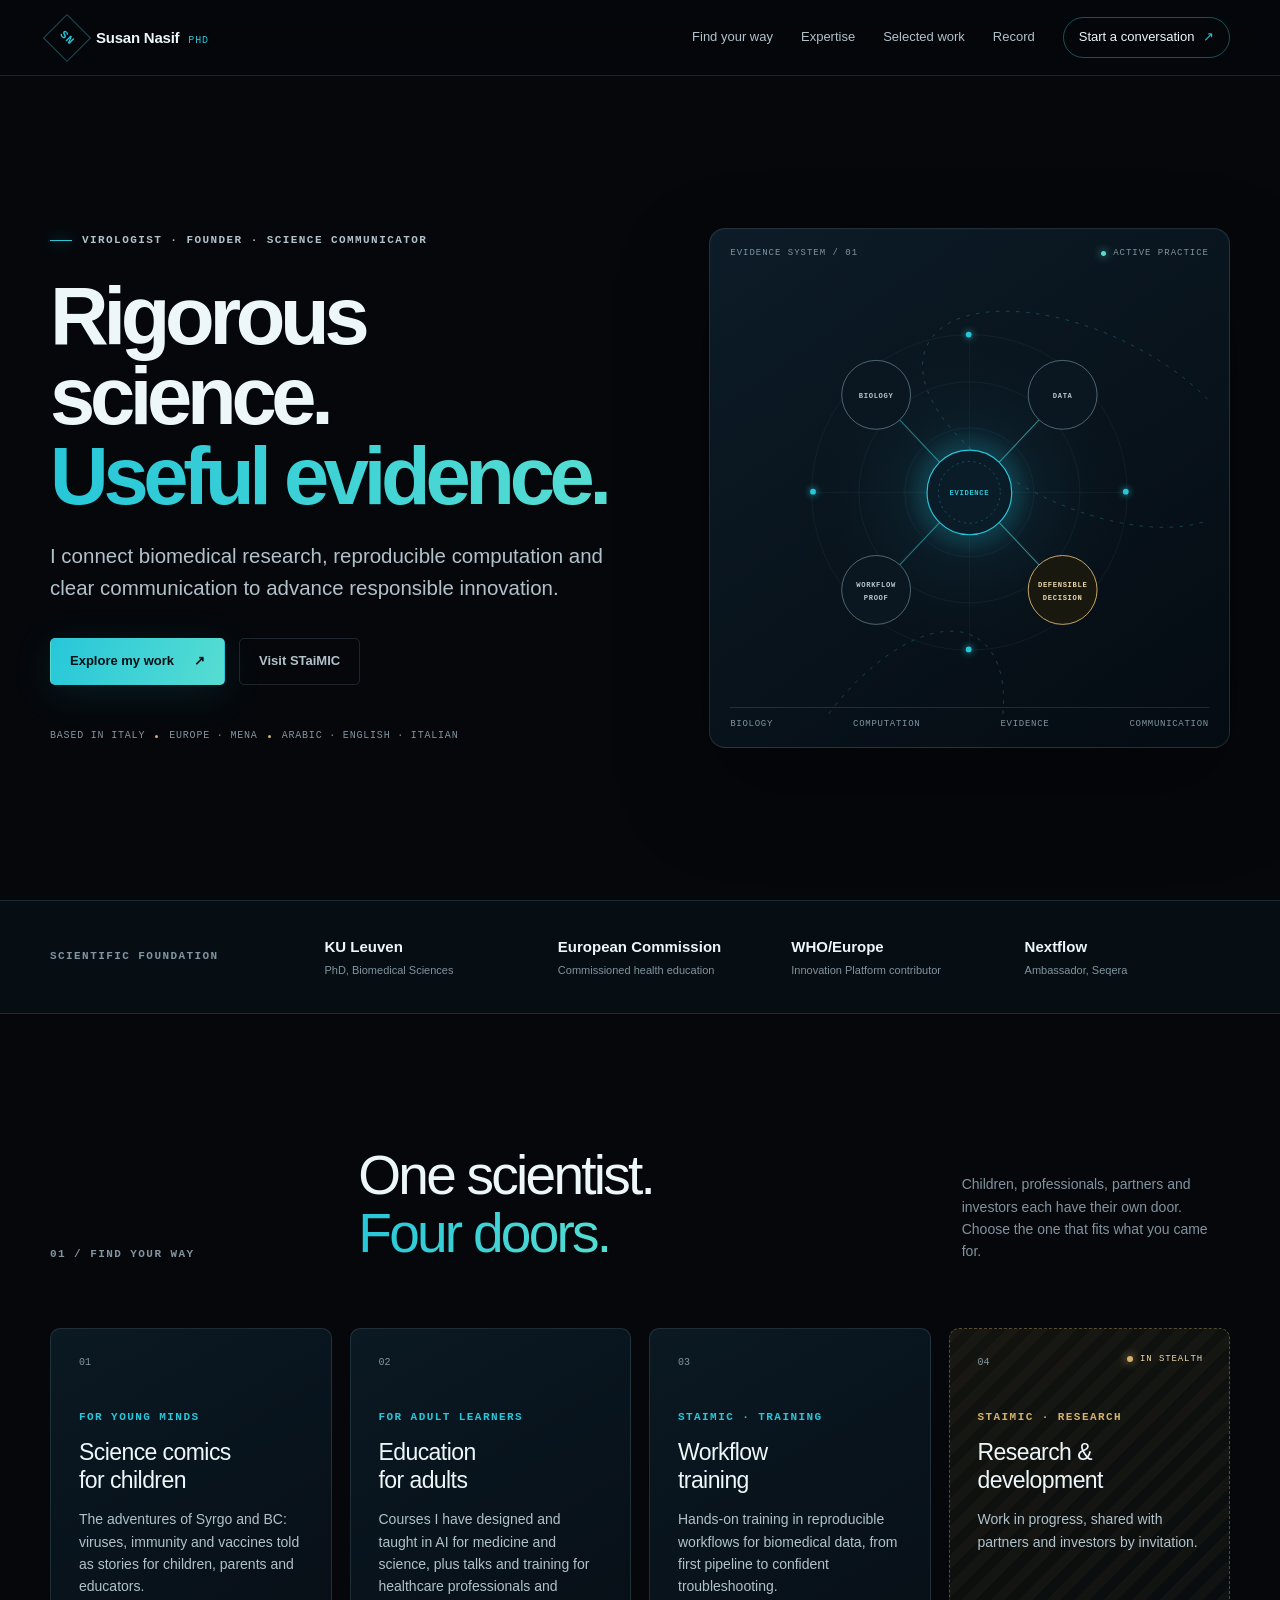
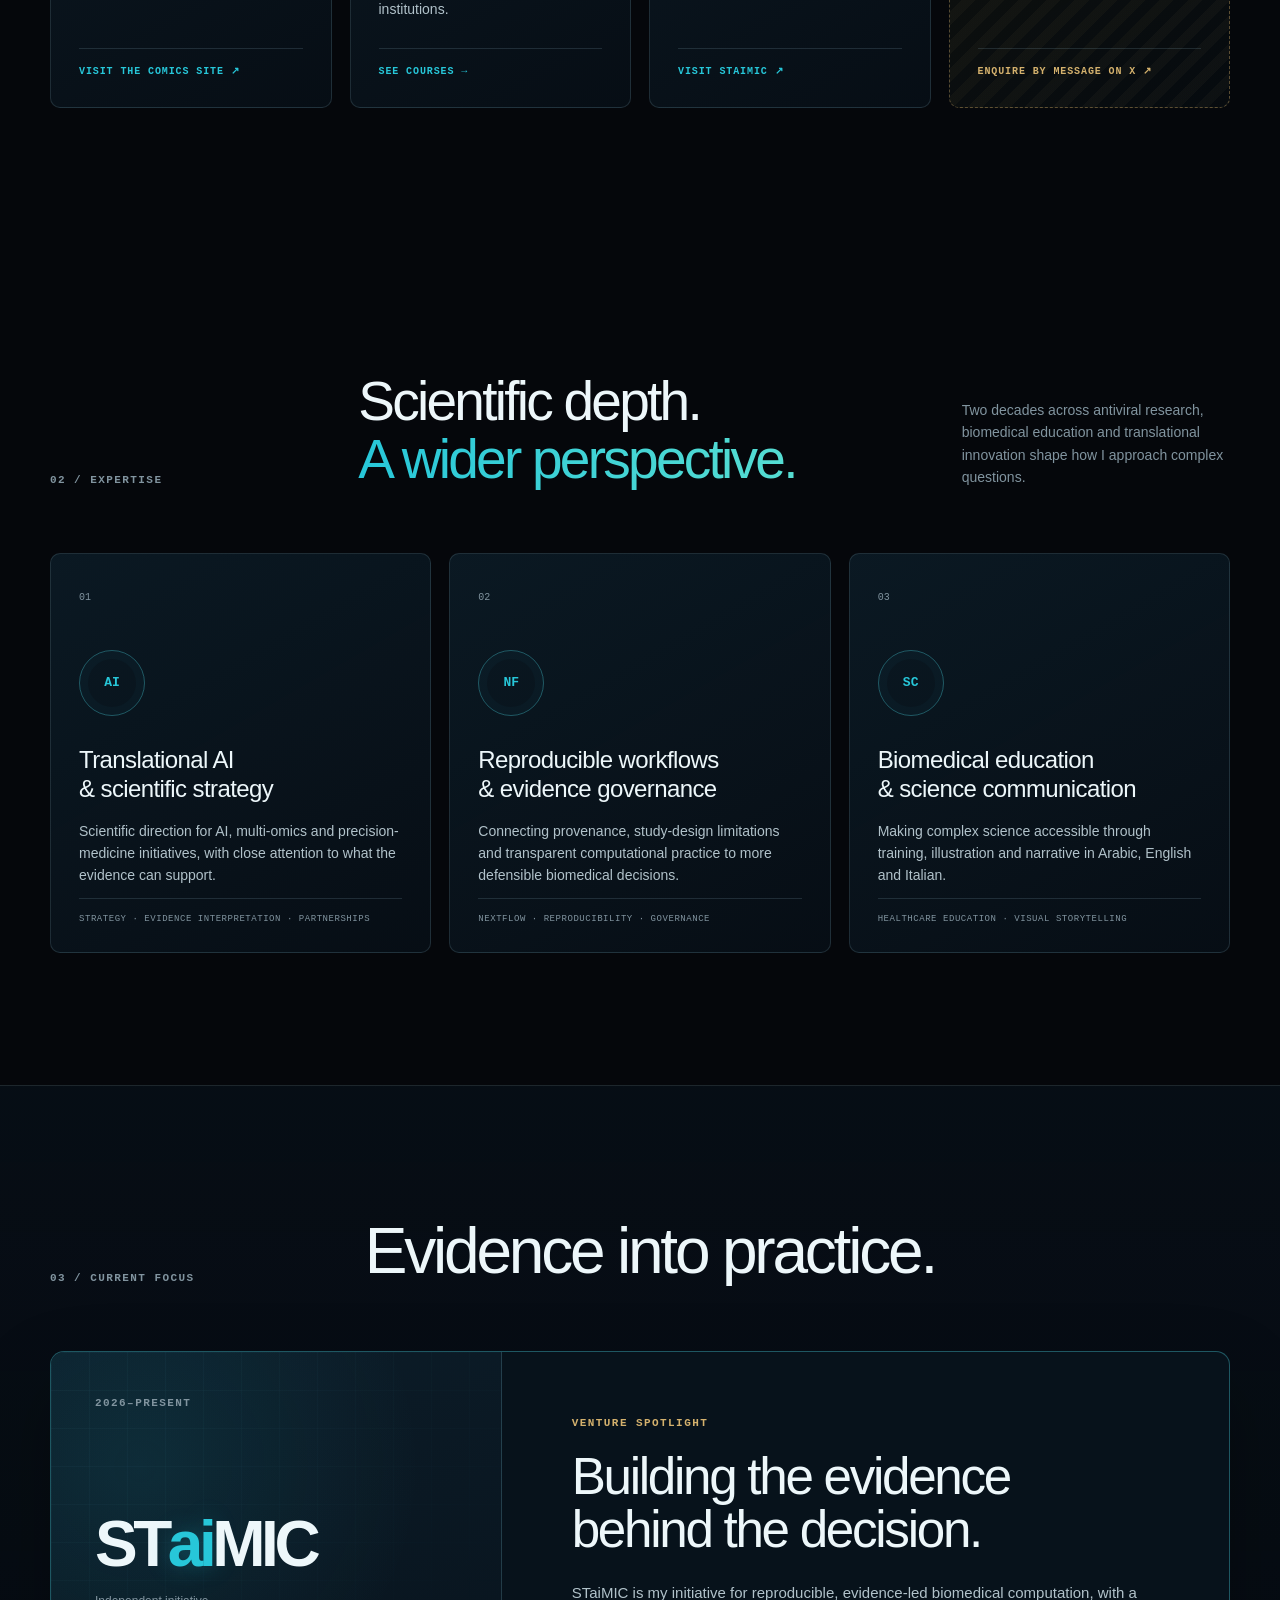
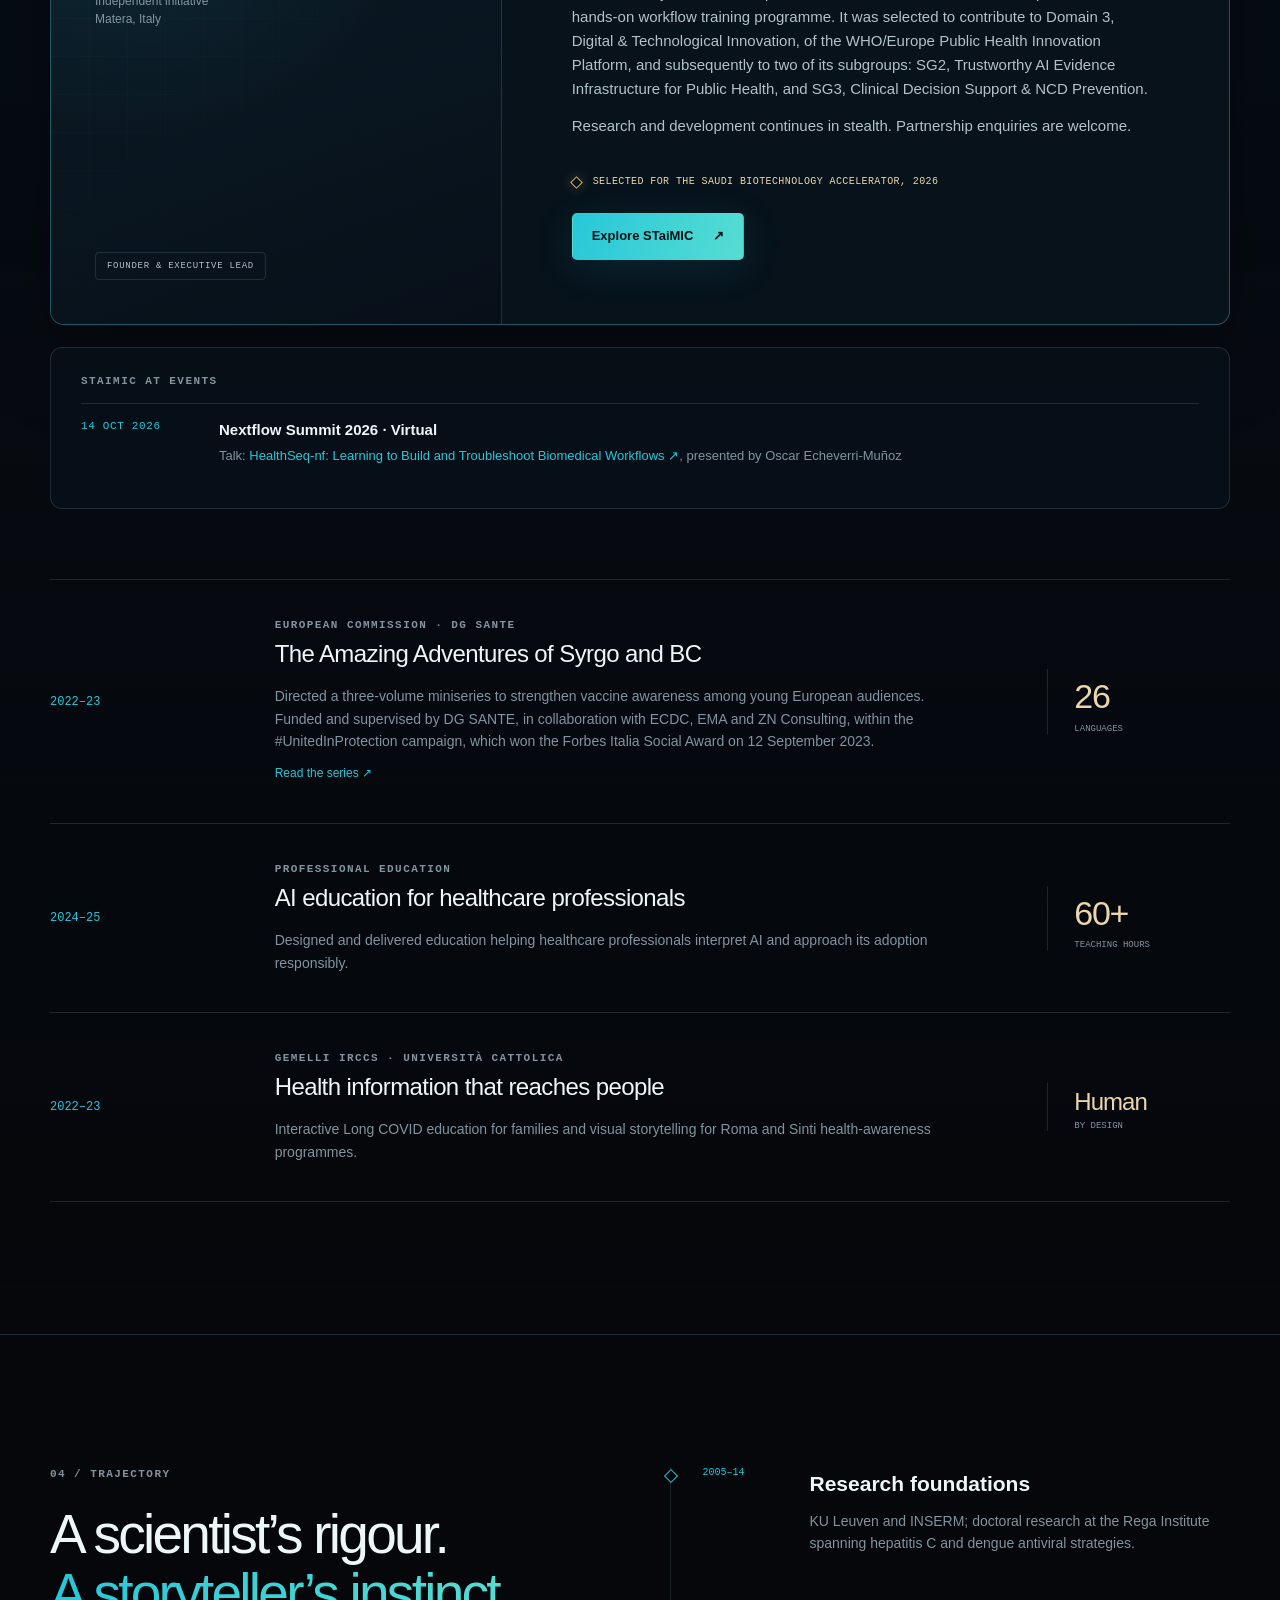
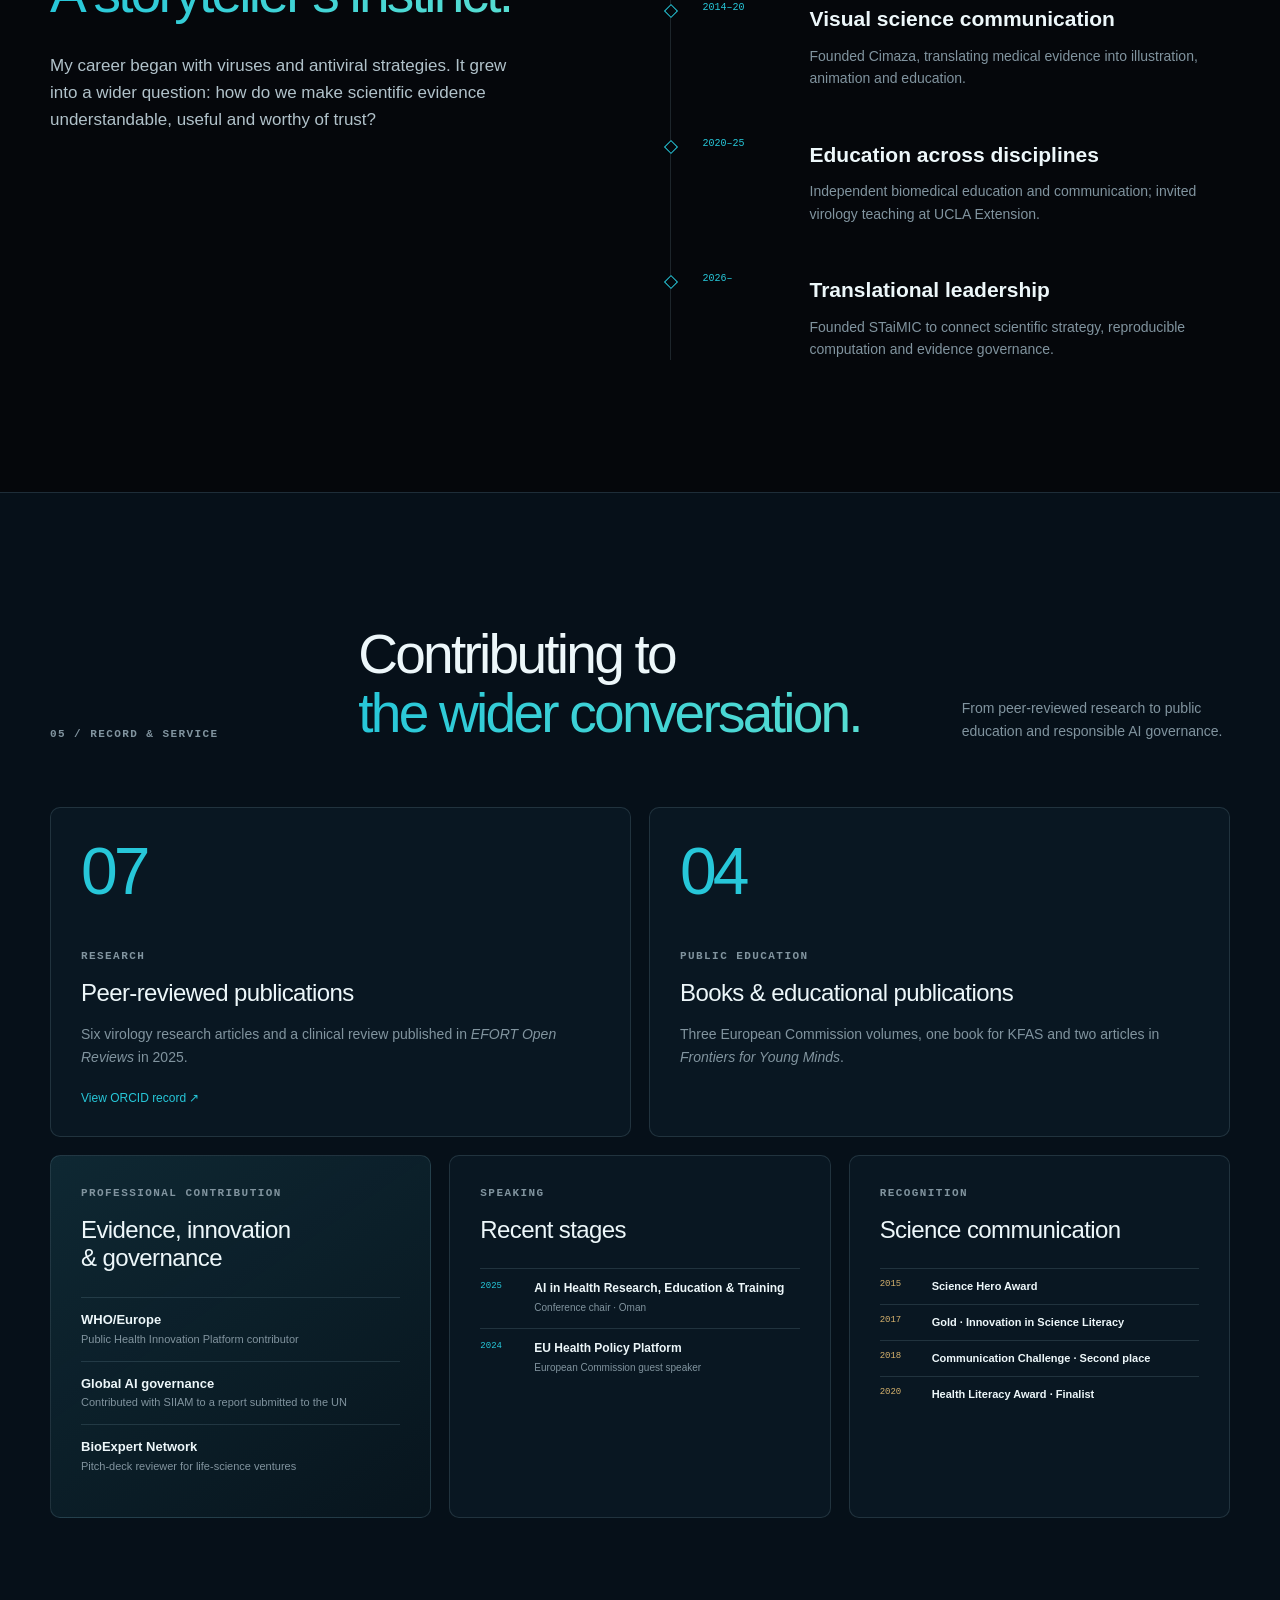
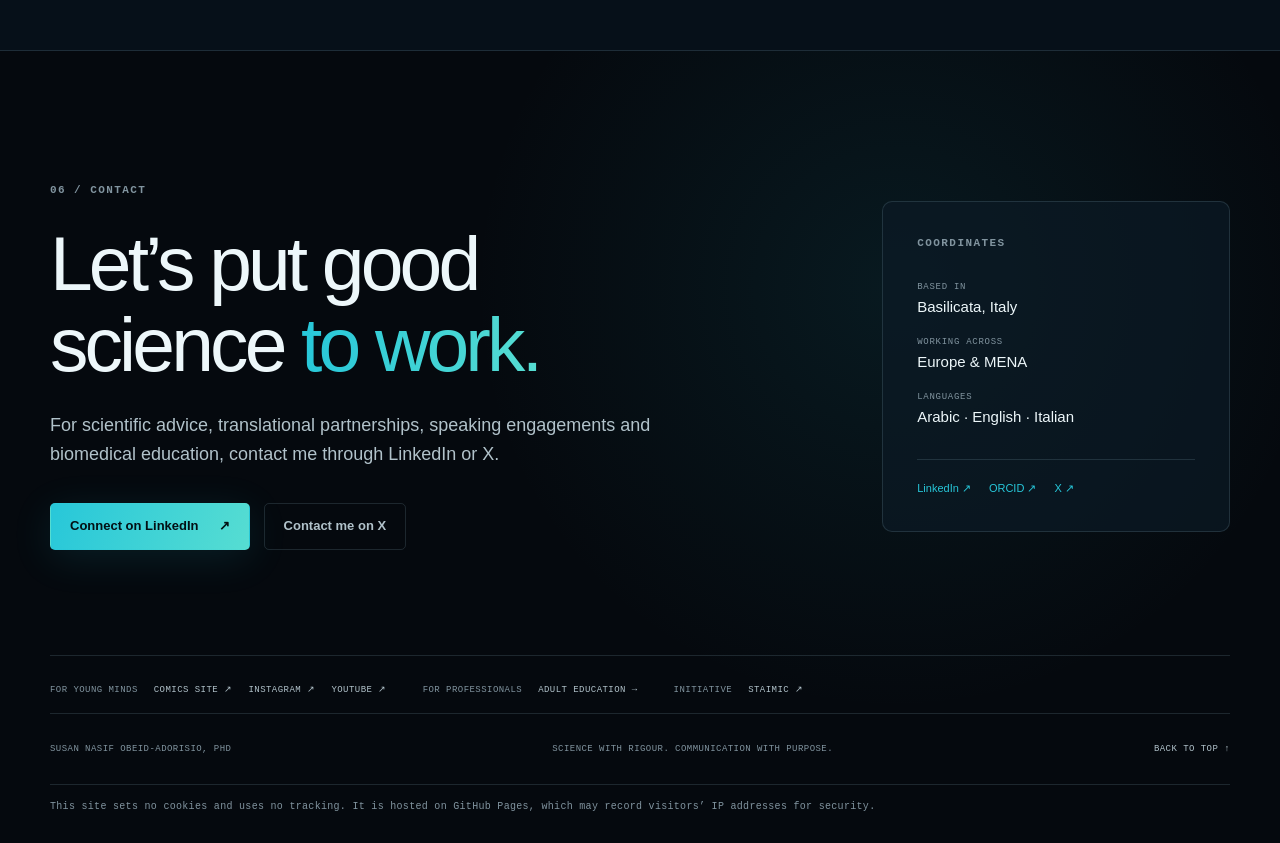
==== commit 9e7e079c: "Add privacy line to site footer States that the site sets no cookies, uses no tracking, and is hoste" ====
--- a/index.html
+++ b/index.html
@@ -219,7 +219,7 @@
         <div class="contact-copy reveal"><p class="section-index">06 / Contact</p><h2 id="contact-title">Let’s put good<br>science <em>to work.</em></h2><p>For scientific advice, translational partnerships, speaking engagements and biomedical education, contact me through LinkedIn or X.</p><div class="hero-actions"><a class="button primary" href="https://www.linkedin.com/in/drsusannasif/" target="_blank" rel="noopener noreferrer">Connect on LinkedIn <span aria-hidden="true">↗</span></a><a class="button quiet" href="https://x.com/DrSusanNasif" target="_blank" rel="noopener noreferrer">Contact me on X</a></div></div>
         <div class="contact-panel reveal"><p class="micro-label">Coordinates</p><dl><dt>Based in</dt><dd>Basilicata, Italy</dd><dt>Working across</dt><dd>Europe & MENA</dd><dt>Languages</dt><dd>Arabic · English · Italian</dd></dl><div class="social-row"><a href="https://www.linkedin.com/in/drsusannasif/" target="_blank" rel="noopener noreferrer">LinkedIn ↗</a><a href="https://orcid.org/0009-0003-4382-7200" target="_blank" rel="noopener noreferrer">ORCID ↗</a><a href="https://x.com/DrSusanNasif" target="_blank" rel="noopener noreferrer">X ↗</a></div></div>
       </div>
-      <footer class="shell"><span>Susan Nasif Obeid-Adorisio, PhD</span><span>Science with rigour. Communication with purpose.</span><nav class="footer-links" aria-label="Related websites and channels"><span class="fl-group"><span class="fl-label">For young minds</span><a href="https://drsusannasif.wordpress.com/" target="_blank" rel="noopener noreferrer">Comics site ↗</a><a href="https://www.instagram.com/drsusannasif/" target="_blank" rel="noopener noreferrer">Instagram ↗</a><a href="https://www.youtube.com/@DrSusanNasif" target="_blank" rel="noopener noreferrer">YouTube ↗</a></span><span class="fl-group"><span class="fl-label">For professionals</span><a href="learning.html">Adult education →</a></span><span class="fl-group"><span class="fl-label">Initiative</span><a href="https://staimic.it/" target="_blank" rel="noopener noreferrer">STaiMIC ↗</a></span></nav><a href="#home">Back to top ↑</a></footer>
+      <footer class="shell"><span>Susan Nasif Obeid-Adorisio, PhD</span><span>Science with rigour. Communication with purpose.</span><nav class="footer-links" aria-label="Related websites and channels"><span class="fl-group"><span class="fl-label">For young minds</span><a href="https://drsusannasif.wordpress.com/" target="_blank" rel="noopener noreferrer">Comics site ↗</a><a href="https://www.instagram.com/drsusannasif/" target="_blank" rel="noopener noreferrer">Instagram ↗</a><a href="https://www.youtube.com/@DrSusanNasif" target="_blank" rel="noopener noreferrer">YouTube ↗</a></span><span class="fl-group"><span class="fl-label">For professionals</span><a href="learning.html">Adult education →</a></span><span class="fl-group"><span class="fl-label">Initiative</span><a href="https://staimic.it/" target="_blank" rel="noopener noreferrer">STaiMIC ↗</a></span></nav><a href="#home">Back to top ↑</a><p class="footer-privacy">This site sets no cookies and uses no tracking. It is hosted on GitHub Pages, which may record visitors’ IP addresses for security.</p></footer>
     </section>
   </main>
   <script src="script.js"></script>
--- a/styles.css
+++ b/styles.css
@@ -37,3 +37,4 @@
 @media(max-width:980px){.course-card{grid-template-columns:1fr}.course-side{border-right:0;border-bottom:1px solid var(--line)}.learning-grid{grid-template-columns:1fr}}
 @media(max-width:720px){.course-side,.course-copy{padding:28px}.syllabus{grid-template-columns:1fr}.article-card{padding:24px}.ar{padding:18px 4px}.sub-cta{padding:24px}}
 .learning-grid.single{grid-template-columns:1fr}
+.footer-privacy{order:10;flex-basis:100%;margin:0;padding-top:14px;border-top:1px solid var(--line);color:var(--muted);font:10px/1.6 var(--mono);letter-spacing:.03em;text-transform:none}
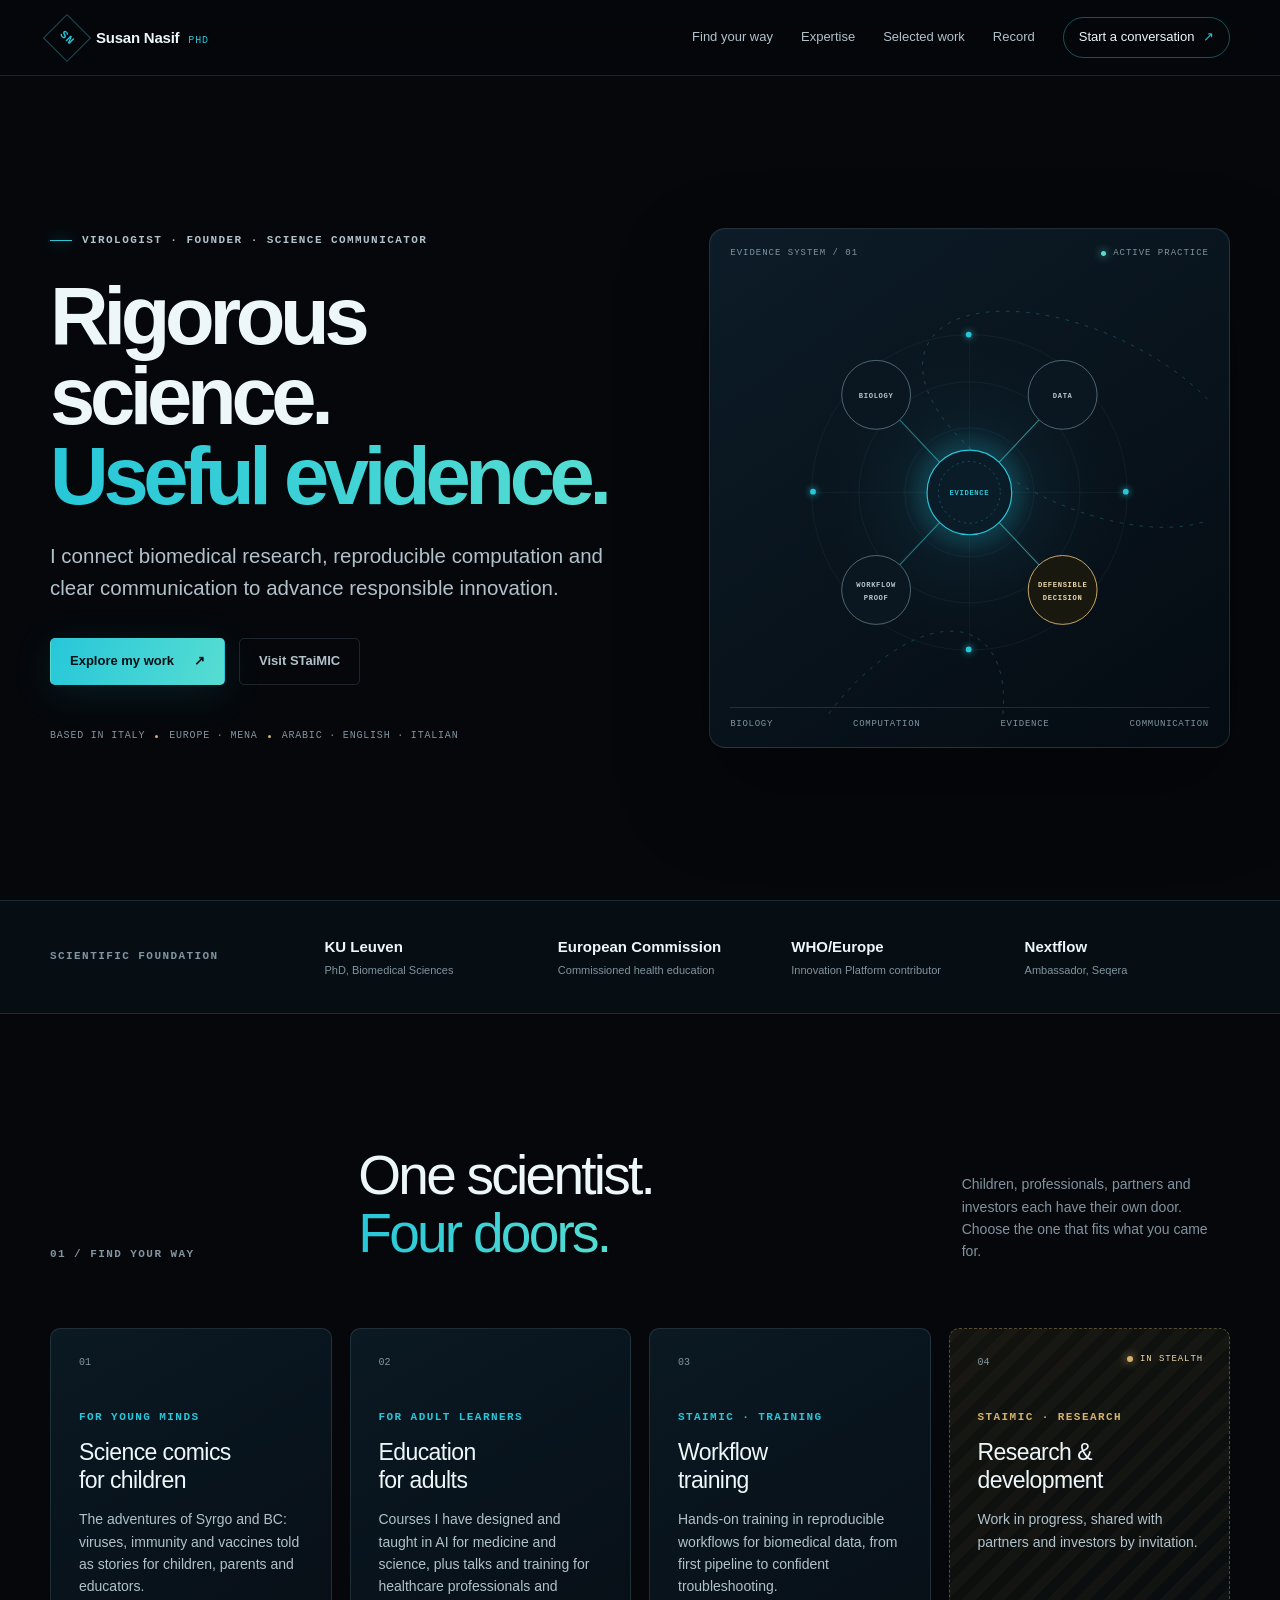
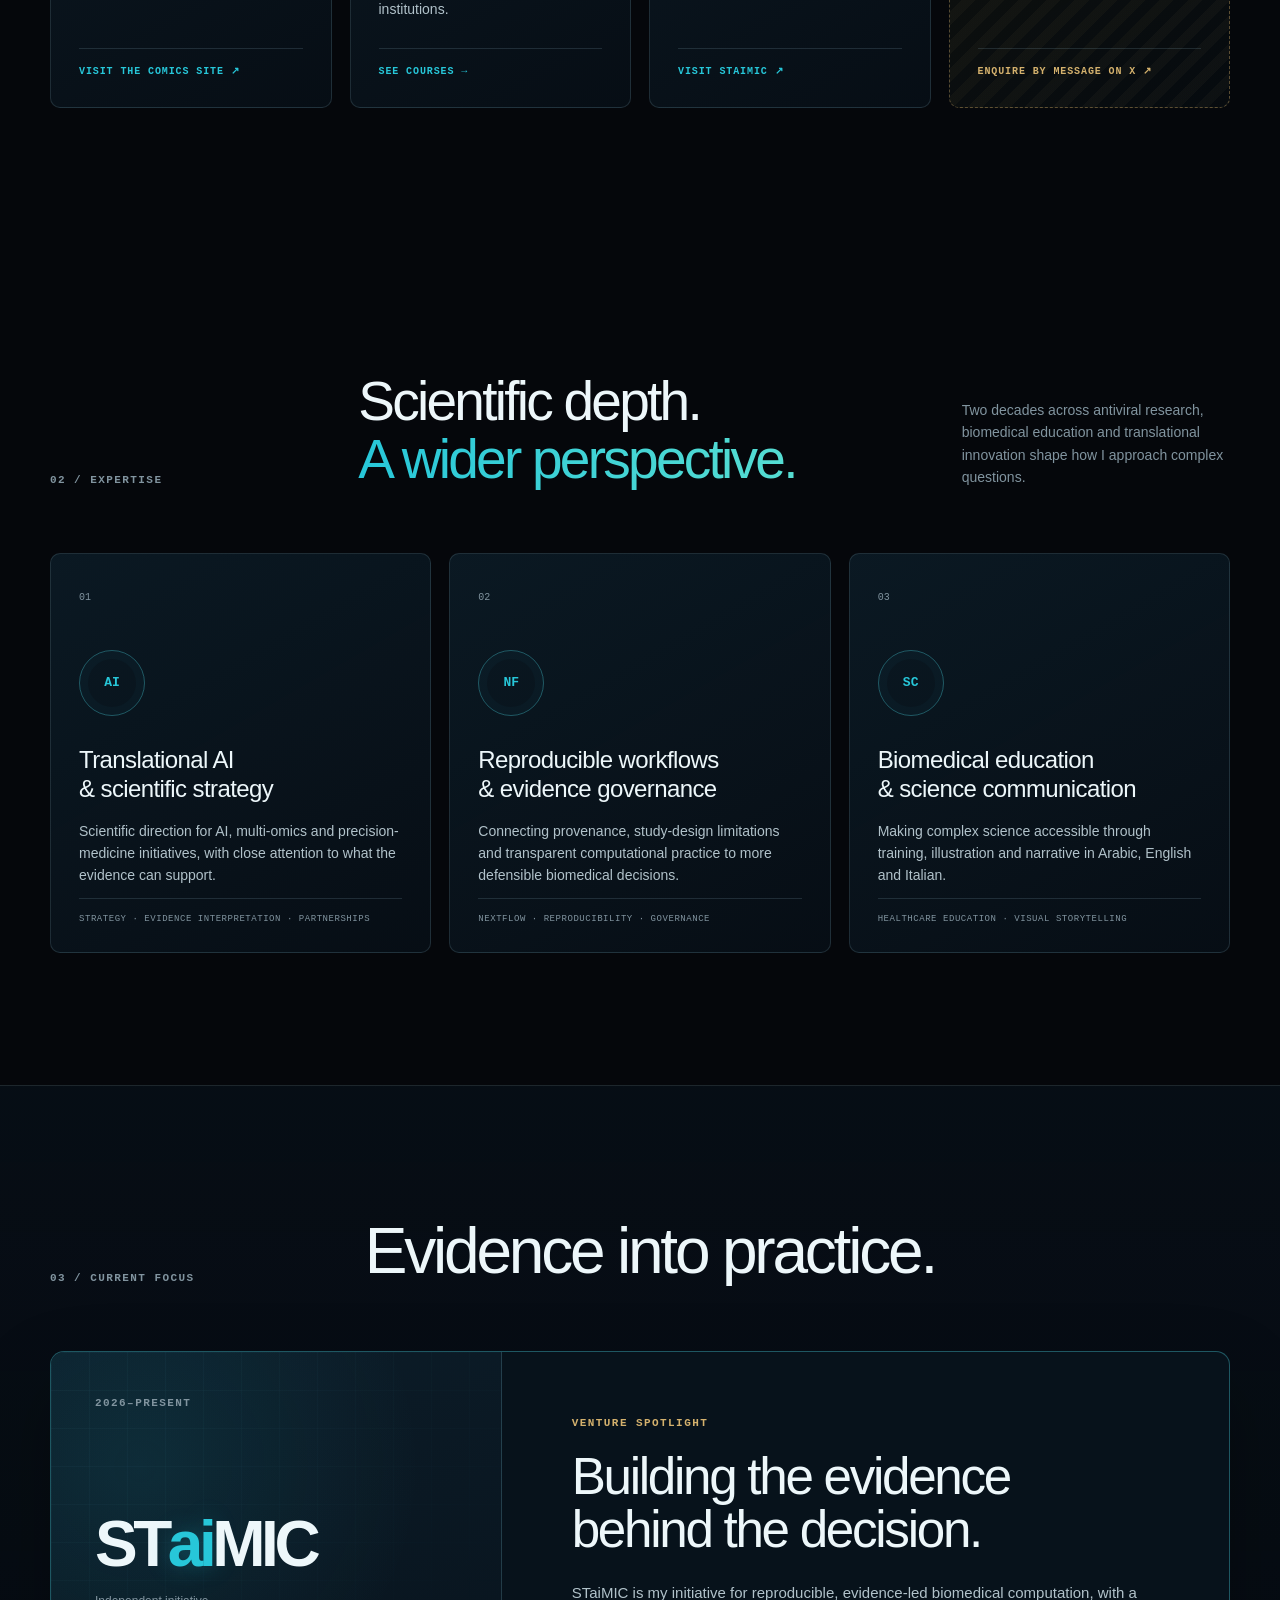
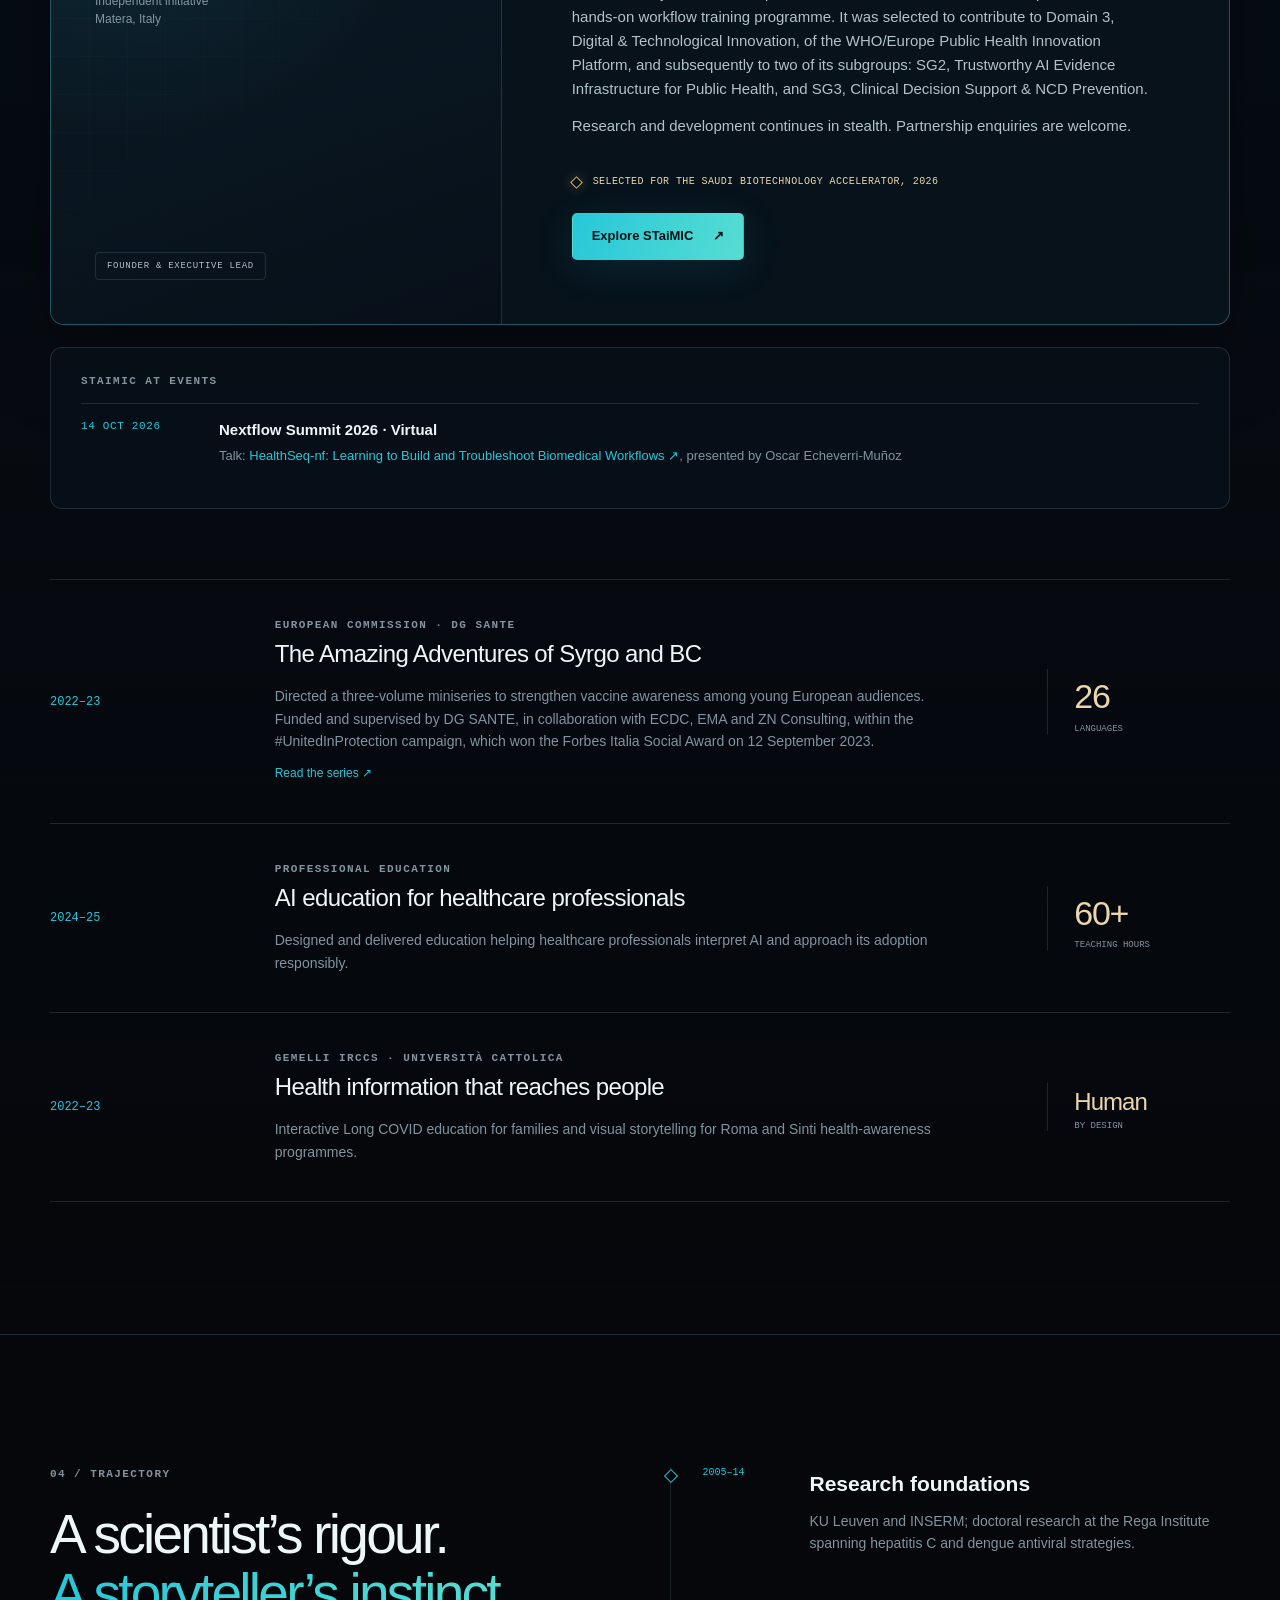
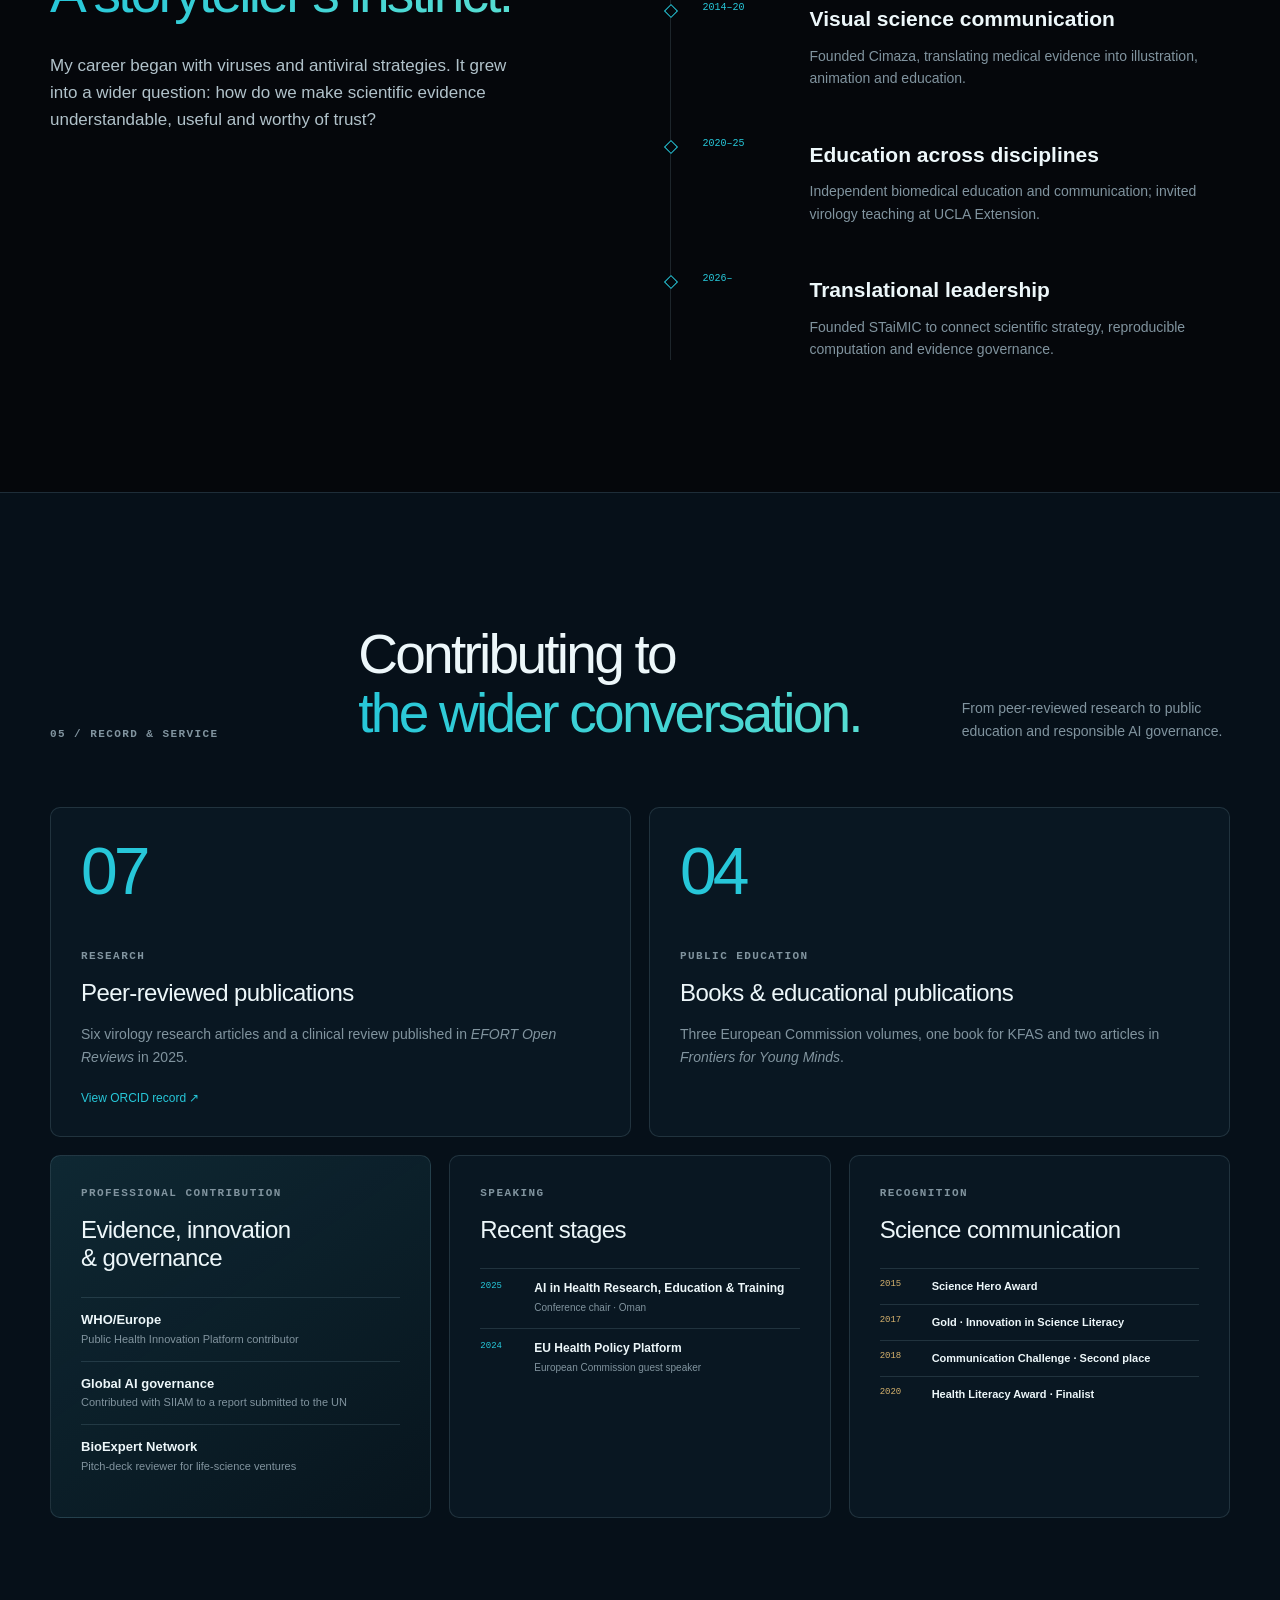
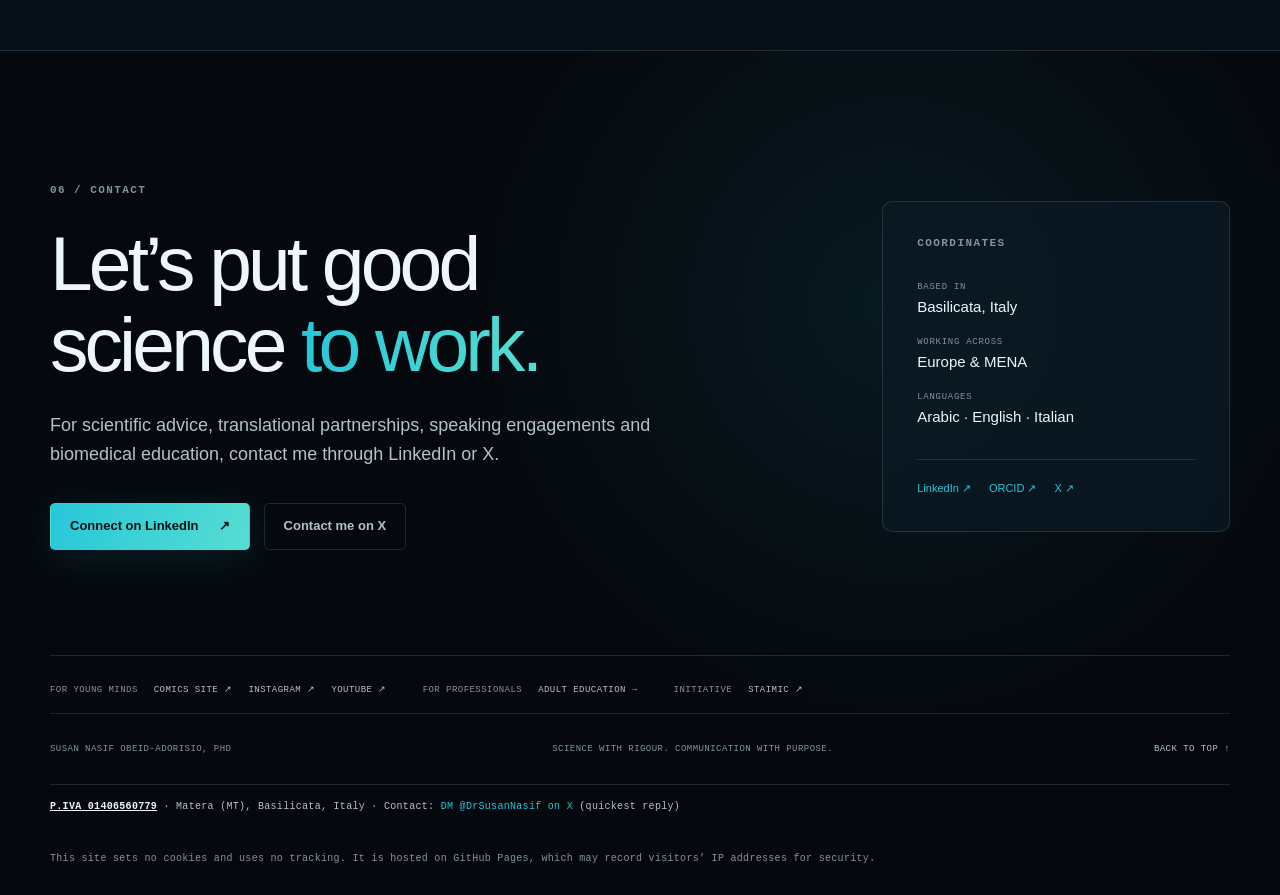
==== commit 7c3b1b0e: "Add P.IVA, location and contact line to footer Co-Authored-By: Claude Opus 5.5 <noreply@anthropic.co" ====
--- a/index.html
+++ b/index.html
@@ -219,7 +219,7 @@
         <div class="contact-copy reveal"><p class="section-index">06 / Contact</p><h2 id="contact-title">Let’s put good<br>science <em>to work.</em></h2><p>For scientific advice, translational partnerships, speaking engagements and biomedical education, contact me through LinkedIn or X.</p><div class="hero-actions"><a class="button primary" href="https://www.linkedin.com/in/drsusannasif/" target="_blank" rel="noopener noreferrer">Connect on LinkedIn <span aria-hidden="true">↗</span></a><a class="button quiet" href="https://x.com/DrSusanNasif" target="_blank" rel="noopener noreferrer">Contact me on X</a></div></div>
         <div class="contact-panel reveal"><p class="micro-label">Coordinates</p><dl><dt>Based in</dt><dd>Basilicata, Italy</dd><dt>Working across</dt><dd>Europe & MENA</dd><dt>Languages</dt><dd>Arabic · English · Italian</dd></dl><div class="social-row"><a href="https://www.linkedin.com/in/drsusannasif/" target="_blank" rel="noopener noreferrer">LinkedIn ↗</a><a href="https://orcid.org/0009-0003-4382-7200" target="_blank" rel="noopener noreferrer">ORCID ↗</a><a href="https://x.com/DrSusanNasif" target="_blank" rel="noopener noreferrer">X ↗</a></div></div>
       </div>
-      <footer class="shell"><span>Susan Nasif Obeid-Adorisio, PhD</span><span>Science with rigour. Communication with purpose.</span><nav class="footer-links" aria-label="Related websites and channels"><span class="fl-group"><span class="fl-label">For young minds</span><a href="https://drsusannasif.wordpress.com/" target="_blank" rel="noopener noreferrer">Comics site ↗</a><a href="https://www.instagram.com/drsusannasif/" target="_blank" rel="noopener noreferrer">Instagram ↗</a><a href="https://www.youtube.com/@DrSusanNasif" target="_blank" rel="noopener noreferrer">YouTube ↗</a></span><span class="fl-group"><span class="fl-label">For professionals</span><a href="learning.html">Adult education →</a></span><span class="fl-group"><span class="fl-label">Initiative</span><a href="https://staimic.it/" target="_blank" rel="noopener noreferrer">STaiMIC ↗</a></span></nav><a href="#home">Back to top ↑</a><p class="footer-privacy">This site sets no cookies and uses no tracking. It is hosted on GitHub Pages, which may record visitors’ IP addresses for security.</p></footer>
+      <footer class="shell"><span>Susan Nasif Obeid-Adorisio, PhD</span><span>Science with rigour. Communication with purpose.</span><nav class="footer-links" aria-label="Related websites and channels"><span class="fl-group"><span class="fl-label">For young minds</span><a href="https://drsusannasif.wordpress.com/" target="_blank" rel="noopener noreferrer">Comics site ↗</a><a href="https://www.instagram.com/drsusannasif/" target="_blank" rel="noopener noreferrer">Instagram ↗</a><a href="https://www.youtube.com/@DrSusanNasif" target="_blank" rel="noopener noreferrer">YouTube ↗</a></span><span class="fl-group"><span class="fl-label">For professionals</span><a href="learning.html">Adult education →</a></span><span class="fl-group"><span class="fl-label">Initiative</span><a href="https://staimic.it/" target="_blank" rel="noopener noreferrer">STaiMIC ↗</a></span></nav><a href="#home">Back to top ↑</a><p class="footer-legal"><strong><u>P.IVA 01406560779</u></strong> · Matera (MT), Basilicata, Italy · Contact: <a href="https://x.com/DrSusanNasif" target="_blank" rel="noopener noreferrer">DM @DrSusanNasif on X</a> (quickest reply)</p><p class="footer-privacy">This site sets no cookies and uses no tracking. It is hosted on GitHub Pages, which may record visitors’ IP addresses for security.</p></footer>
     </section>
   </main>
   <script src="script.js"></script>
--- a/styles.css
+++ b/styles.css
@@ -38,3 +38,4 @@
 @media(max-width:720px){.course-side,.course-copy{padding:28px}.syllabus{grid-template-columns:1fr}.article-card{padding:24px}.ar{padding:18px 4px}.sub-cta{padding:24px}}
 .learning-grid.single{grid-template-columns:1fr}
 .footer-privacy{order:10;flex-basis:100%;margin:0;padding-top:14px;border-top:1px solid var(--line);color:var(--muted);font:10px/1.6 var(--mono);letter-spacing:.03em;text-transform:none}
+.footer-legal{order:9;flex-basis:100%;margin:0;padding-top:14px;border-top:1px solid var(--line);color:var(--soft);font:10px/1.6 var(--mono);letter-spacing:.03em;text-transform:none}.footer-legal strong{color:var(--ink);font-weight:700}.footer-legal a{color:var(--cyan)}.footer-privacy{padding-top:6px;border-top:0}
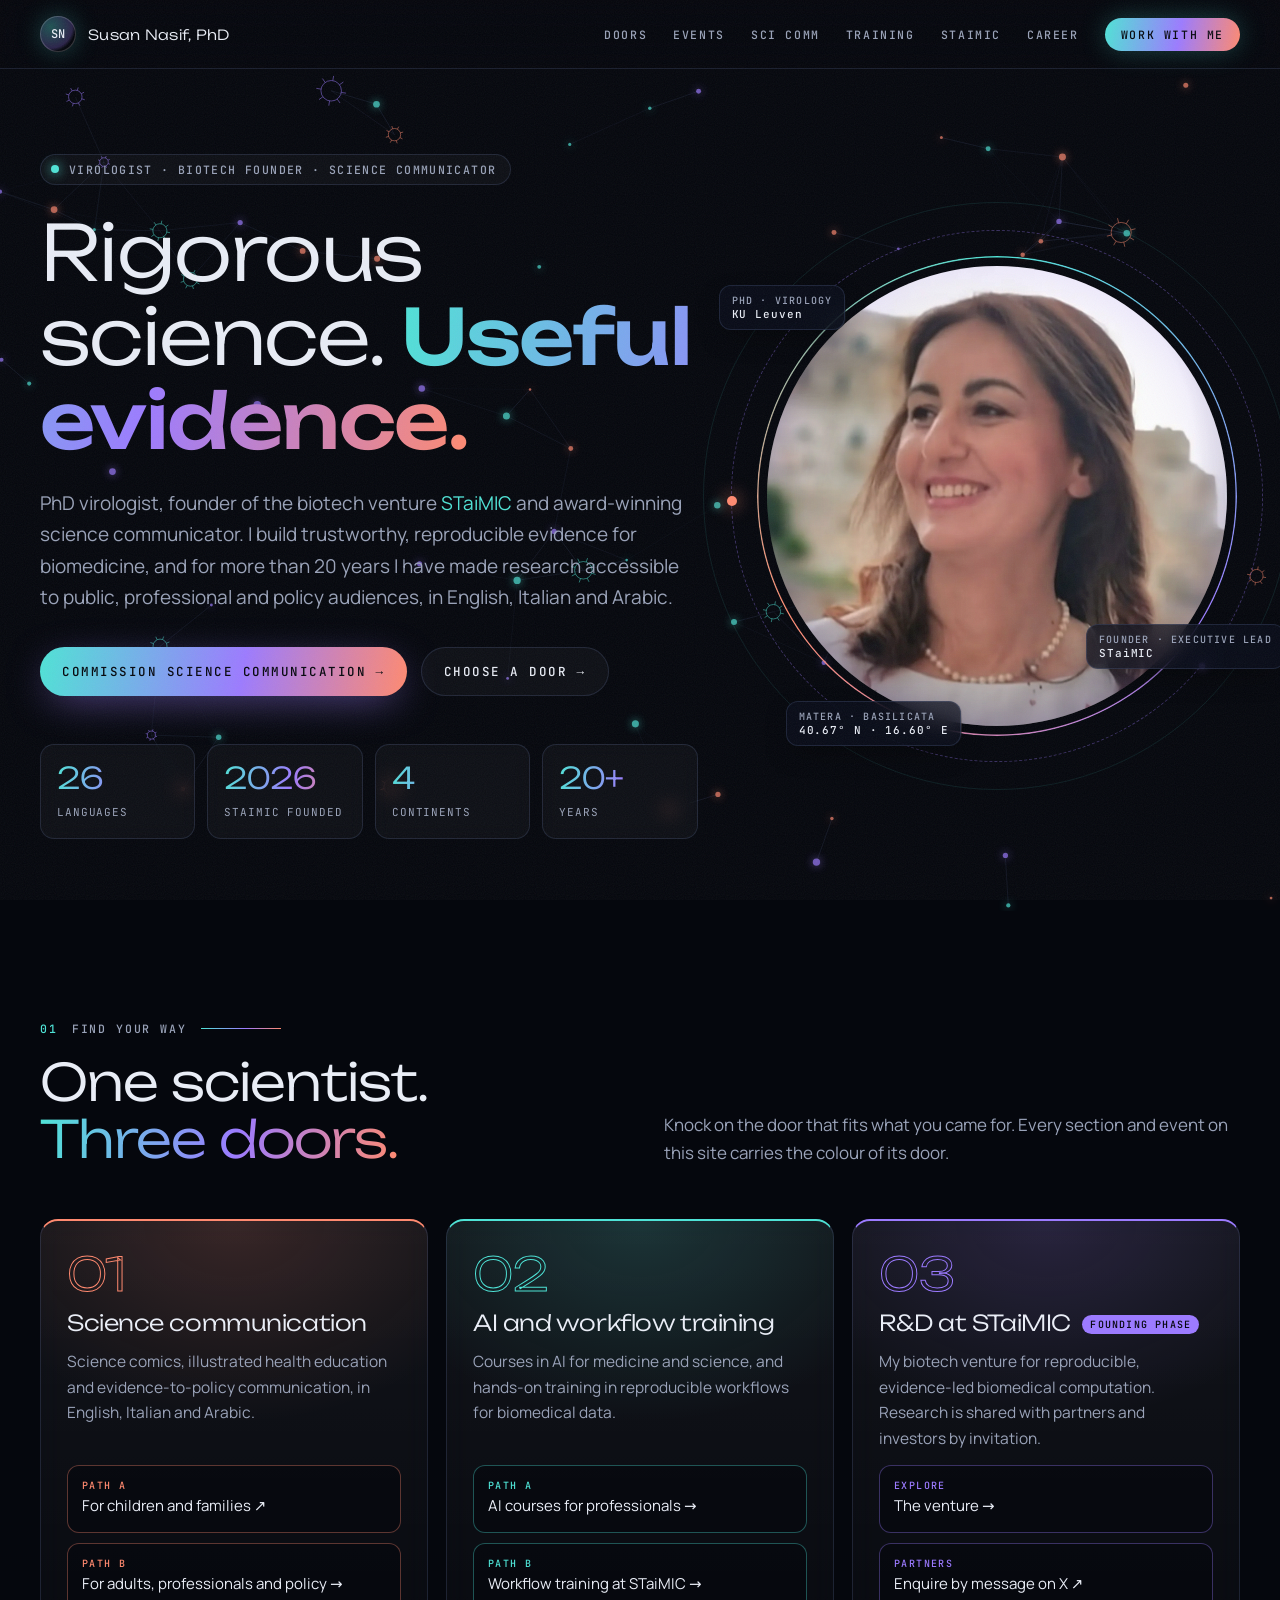
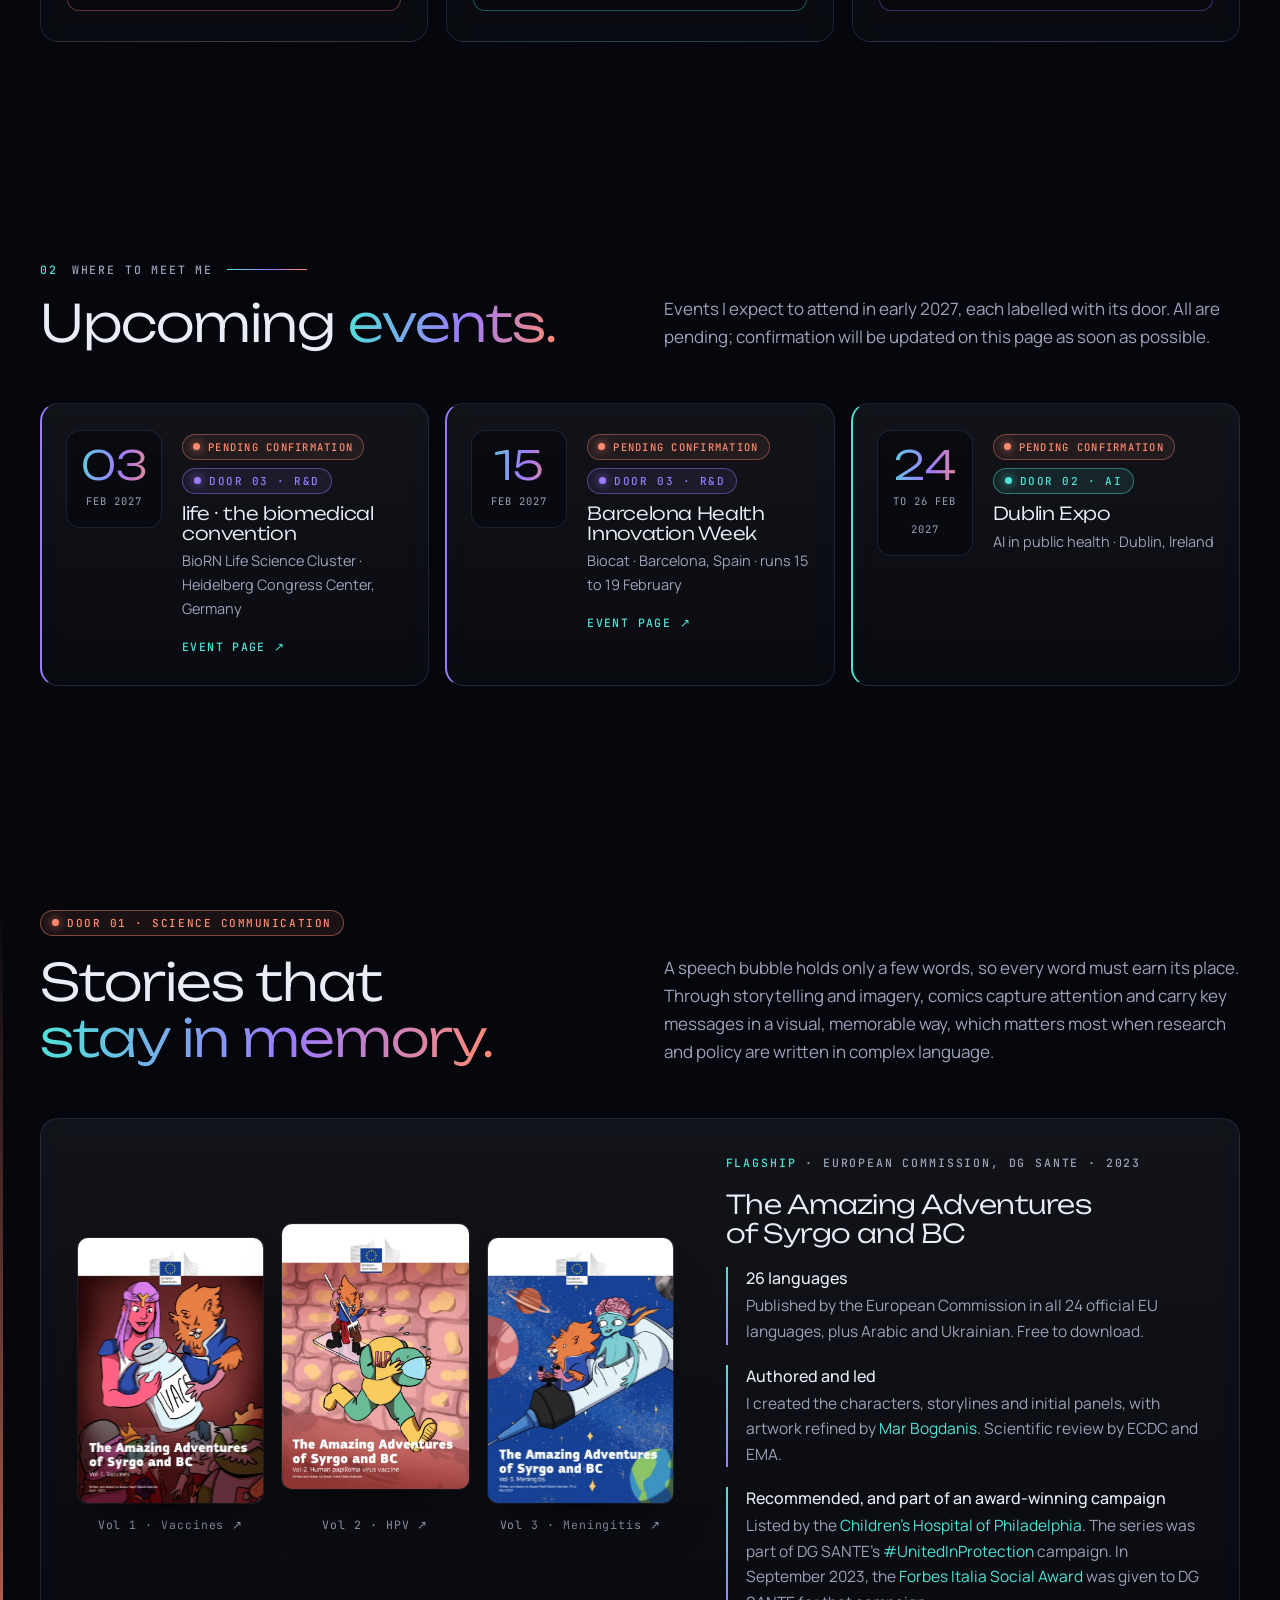
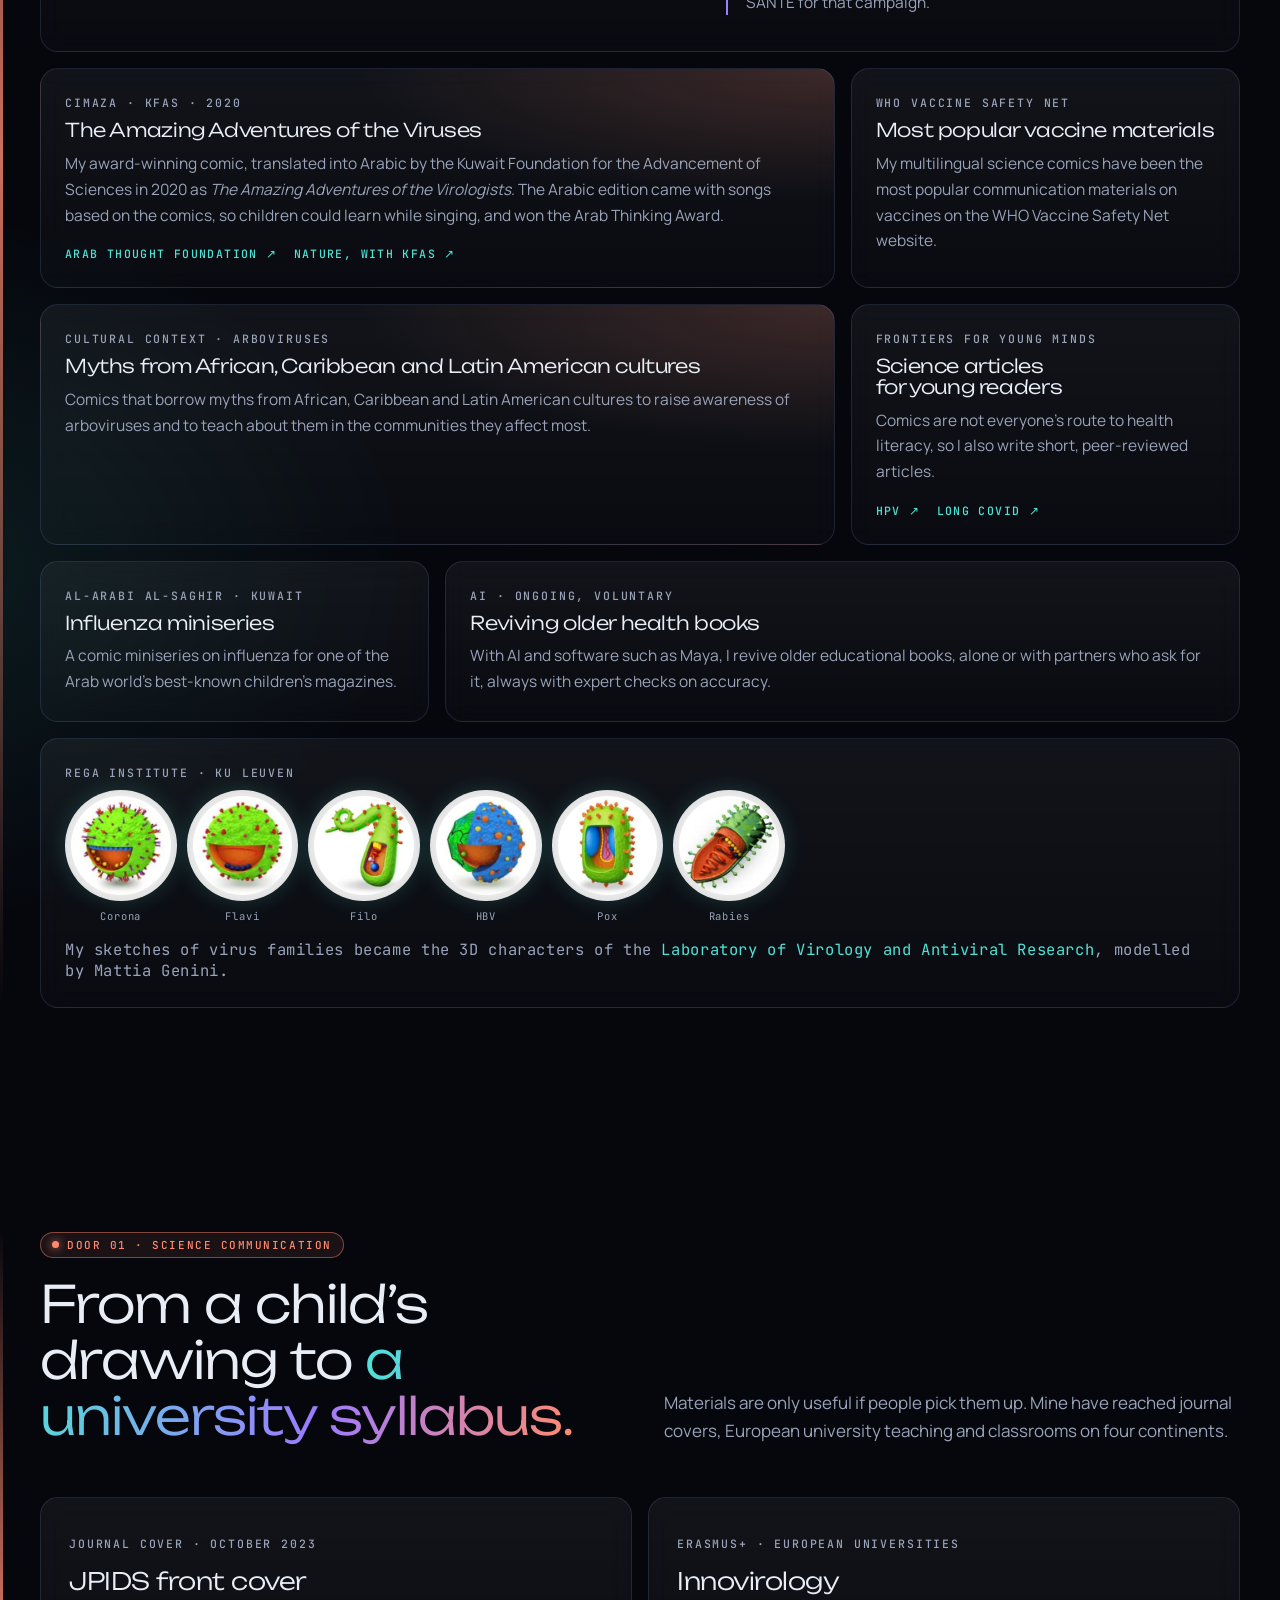
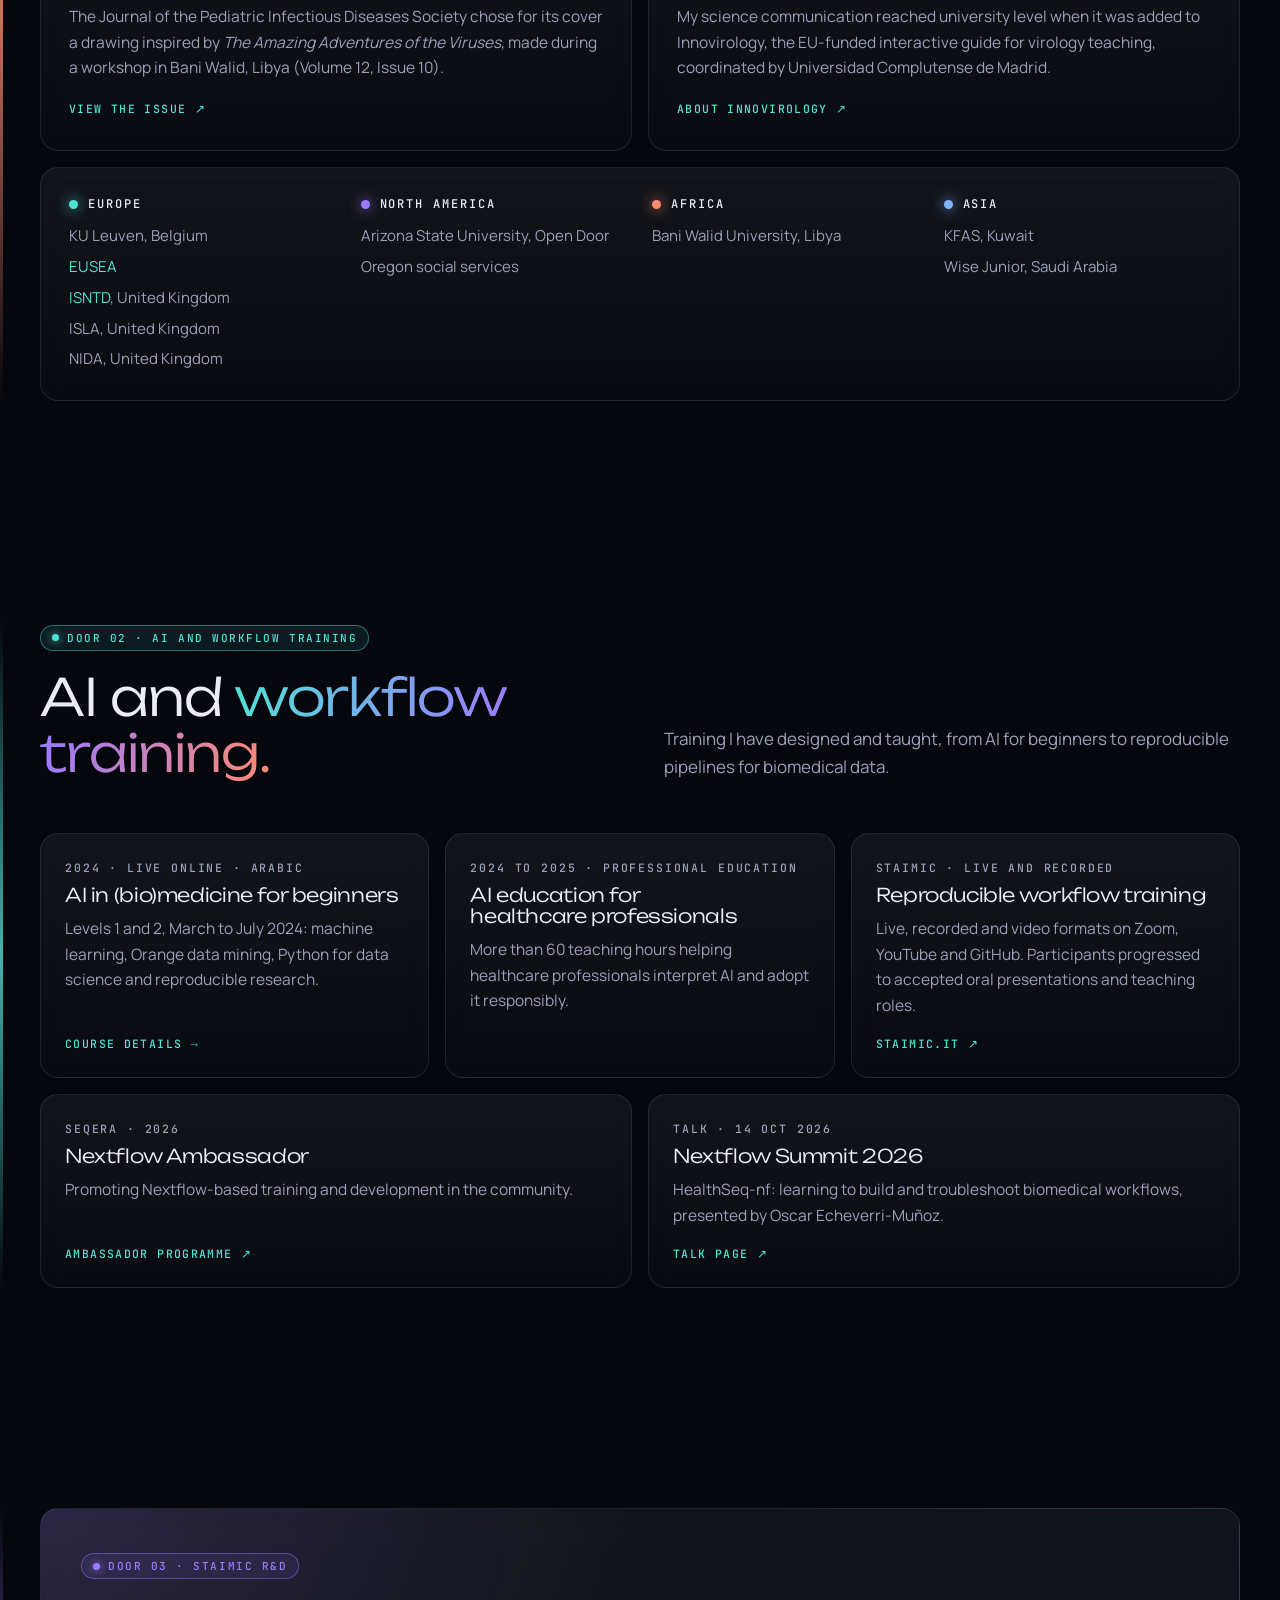
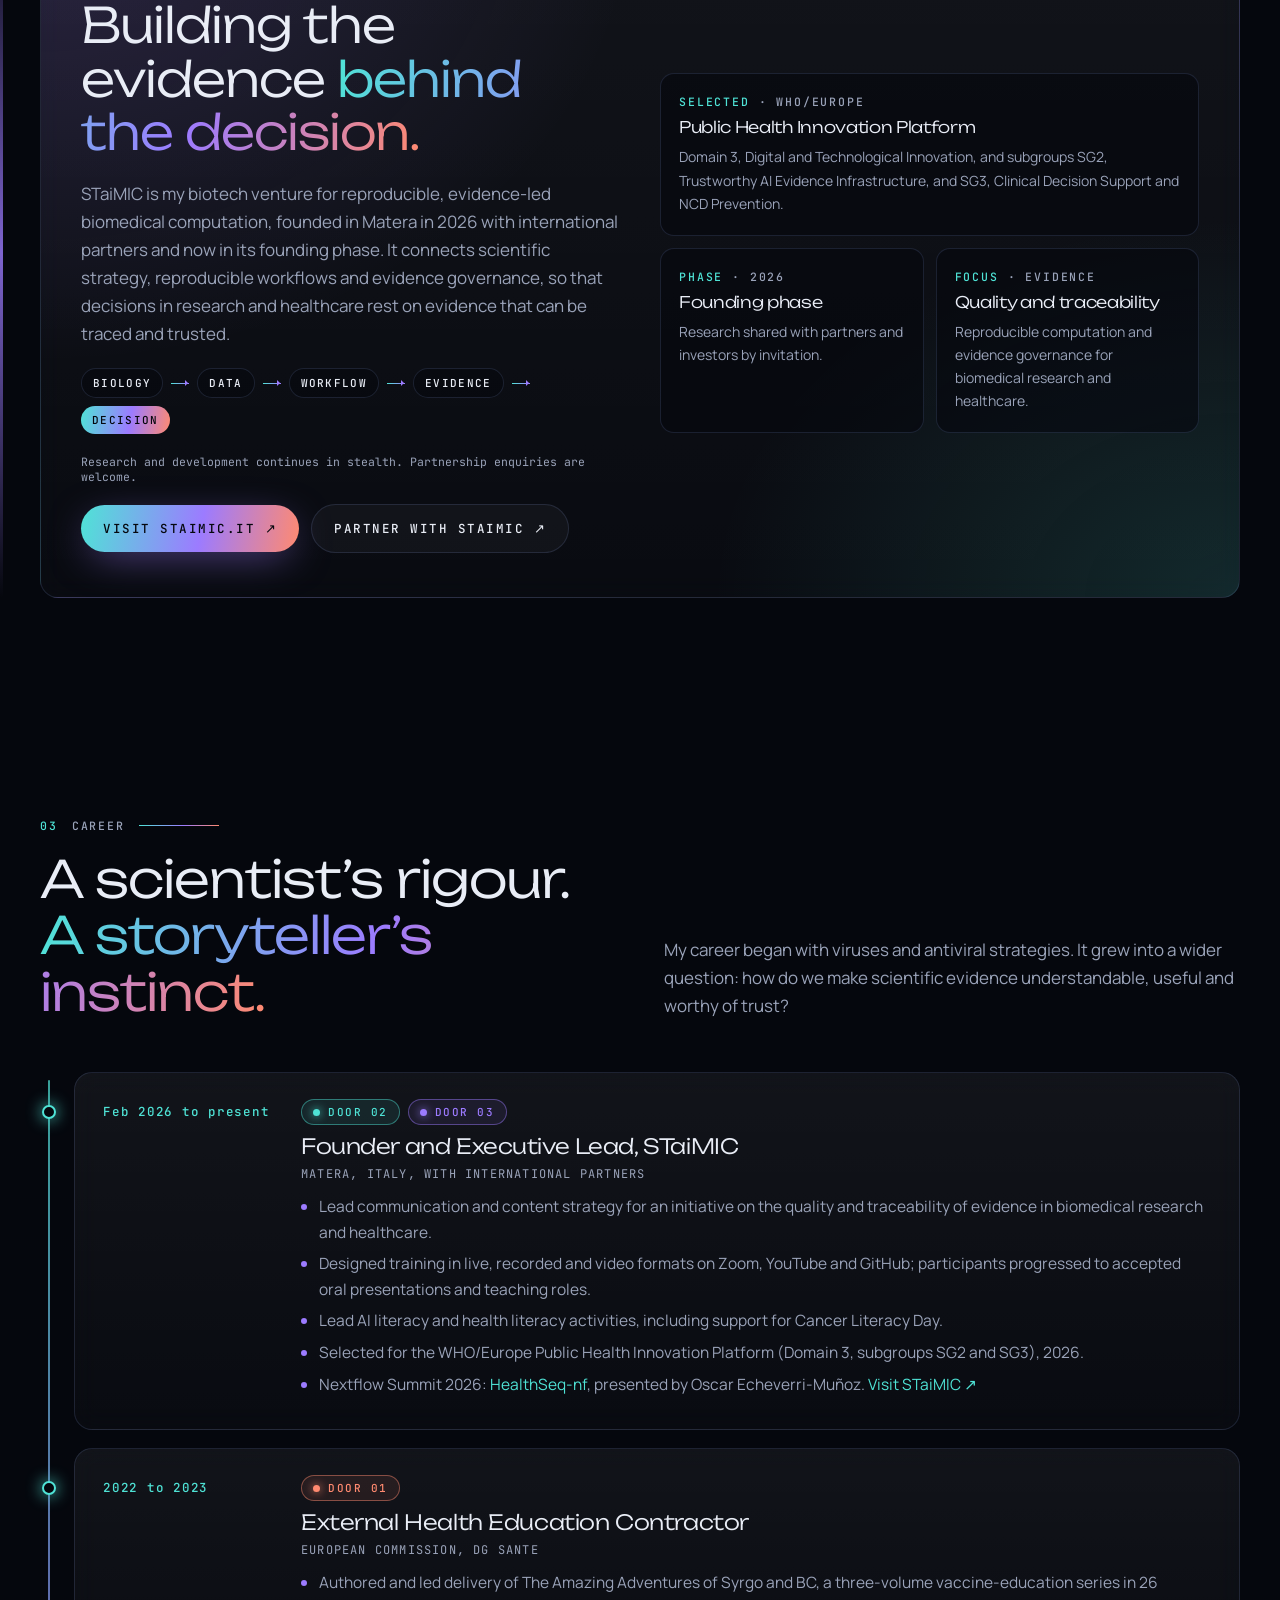
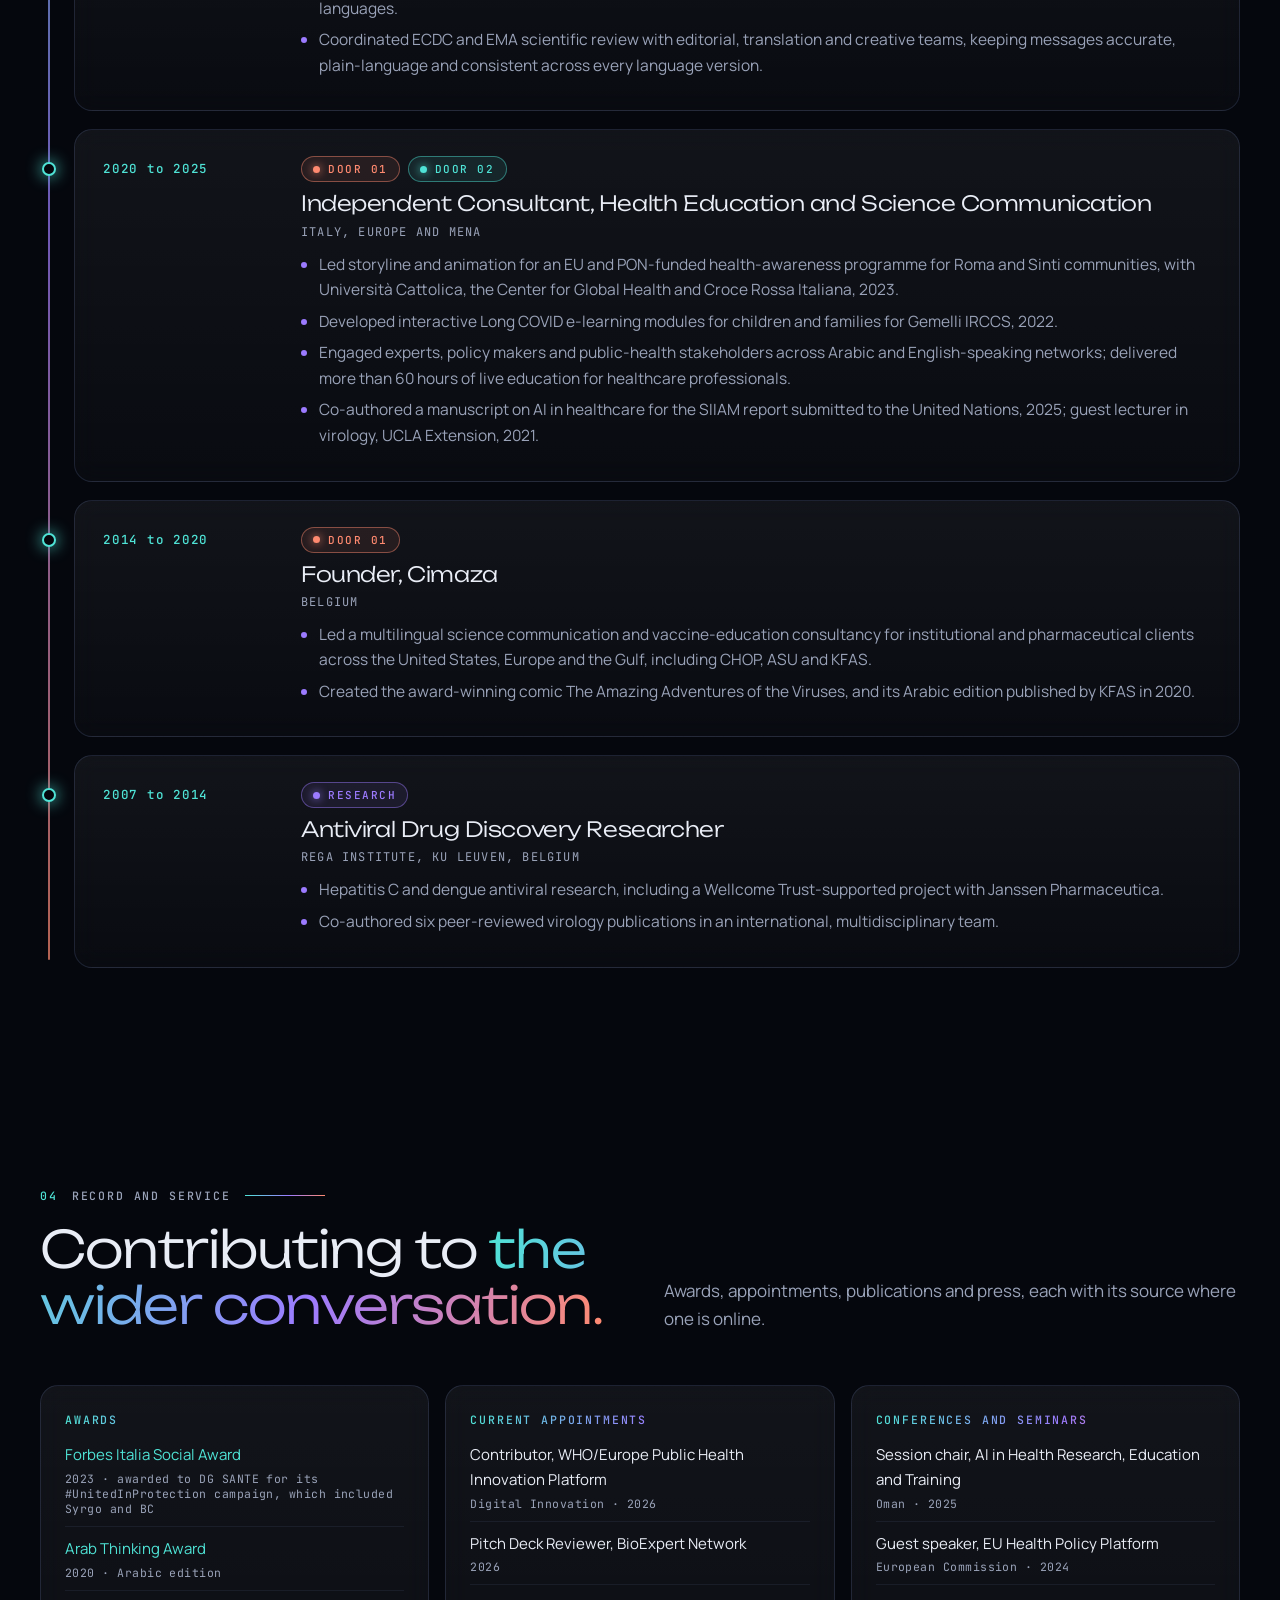
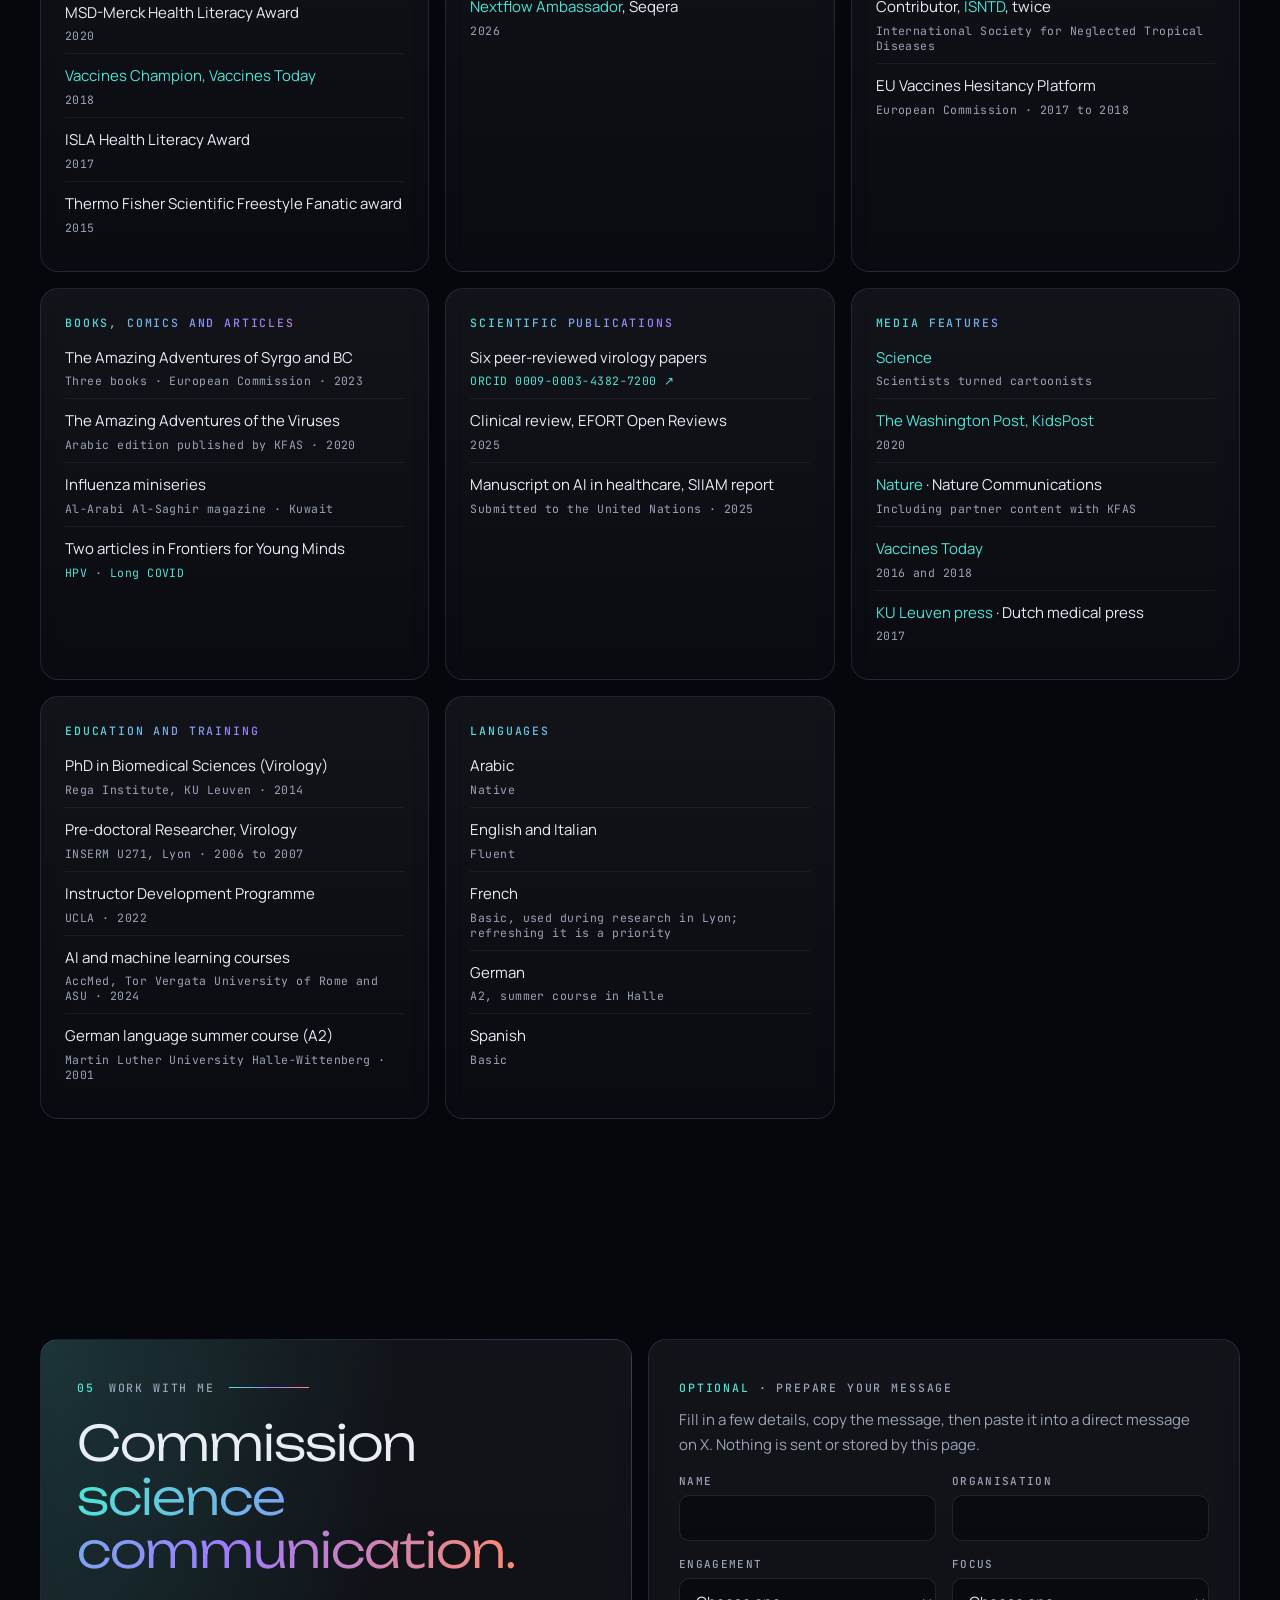
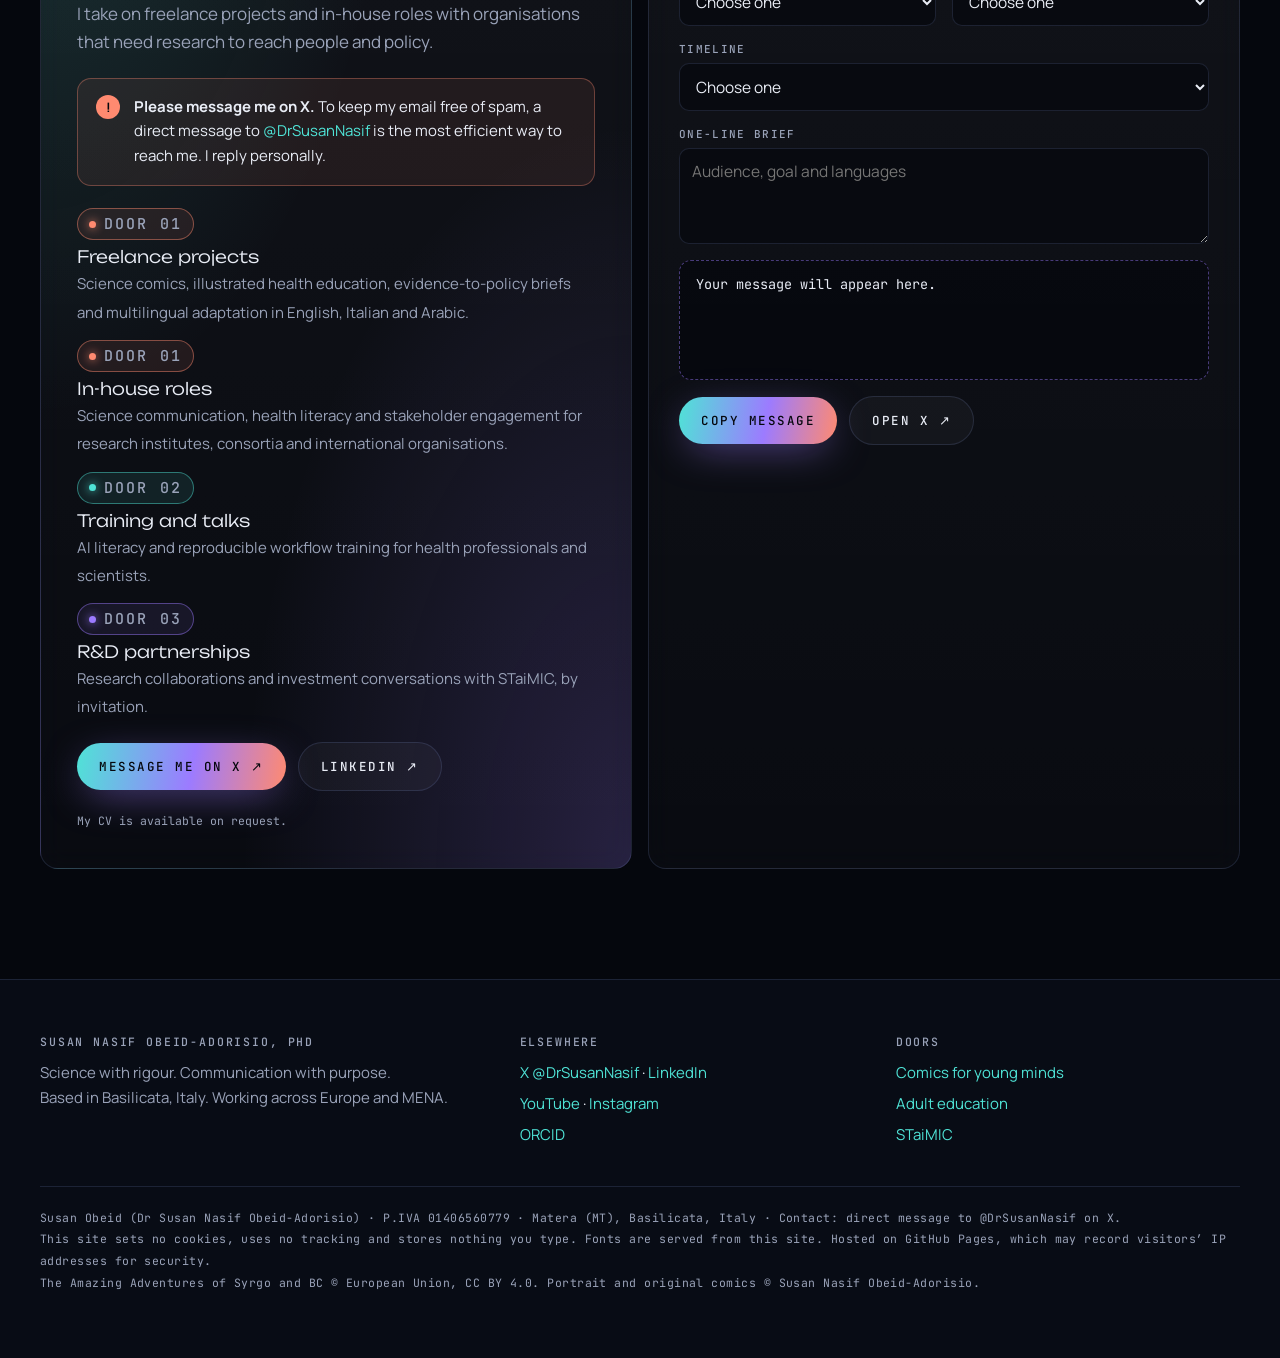
==== commit eadb21f5: "Redesign drsusannasif.com: three doors, STaiMIC, events and full CV content Dark futuristic design, " ====
--- a/index.html
+++ b/index.html
@@ -1,227 +1,524 @@
-<!doctype html>
+<!DOCTYPE html>
 <html lang="en-GB">
 <head>
-  <meta charset="utf-8">
-  <meta name="viewport" content="width=device-width, initial-scale=1">
-  <title>Dr Susan Nasif | Virologist, Founder & Translational AI Lead</title>
-  <meta name="description" content="Official website of Dr Susan Nasif (Susan Nasif Obeid-Adorisio, PhD): KU Leuven-trained virologist, founder of STaiMIC and science communicator working across Europe and MENA.">
-  <meta name="author" content="Susan Nasif Obeid-Adorisio">
-  <meta name="robots" content="index, follow, max-image-preview:large">
-  <meta name="theme-color" content="#05070b">
-  <link rel="canonical" href="https://www.drsusannasif.com/">
-  <meta property="og:site_name" content="Dr Susan Nasif">
-  <meta property="og:title" content="Dr Susan Nasif | Science, evidence and responsible AI">
-  <meta property="og:description" content="Scientific strategy, reproducible computation and biomedical communication across Europe and MENA.">
-  <meta property="og:type" content="profile">
-  <meta property="og:url" content="https://www.drsusannasif.com/">
-  <meta property="og:image" content="https://www.drsusannasif.com/og-card.png">
-  <meta property="og:image:width" content="1200">
-  <meta property="og:image:height" content="630">
-  <meta property="og:image:alt" content="Dr Susan Nasif. Rigorous science. Useful evidence.">
-  <meta property="og:locale" content="en_GB">
-  <meta name="twitter:card" content="summary_large_image">
-  <meta name="twitter:site" content="@DrSusanNasif">
-  <meta name="twitter:creator" content="@DrSusanNasif">
-  <link rel="icon" href="favicon.svg" type="image/svg+xml">
-  <link rel="stylesheet" href="styles.css">
-  <script type="application/ld+json">
-  {"@context":"https://schema.org","@graph":[{"@type":"Person","@id":"https://www.drsusannasif.com/#person","name":"Susan Nasif Obeid-Adorisio","alternateName":["Dr Susan Nasif","Susan Nasif","Susan Nasif Obeid","DrSusanNasif"],"honorificPrefix":"Dr","honorificSuffix":"PhD","jobTitle":"Founder & Executive Lead of STaiMIC","description":"Virologist, founder and science communicator working across Europe and MENA.","url":"https://www.drsusannasif.com/","image":"https://www.drsusannasif.com/og-card.png","alumniOf":{"@type":"CollegeOrUniversity","name":"KU Leuven"},"worksFor":{"@type":"Organization","name":"STaiMIC","url":"https://staimic.it/"},"homeLocation":{"@type":"Place","name":"Basilicata, Italy"},"knowsLanguage":["ar","en","it"],"knowsAbout":["Virology","Translational AI","Multi-omics","Science communication","Reproducible bioinformatics"],"sameAs":["https://www.linkedin.com/in/drsusannasif/","https://x.com/DrSusanNasif","https://orcid.org/0009-0003-4382-7200","https://www.instagram.com/drsusannasif/","https://www.youtube.com/@DrSusanNasif","https://drsusannasif.wordpress.com/"]},{"@type":"WebSite","@id":"https://www.drsusannasif.com/#website","url":"https://www.drsusannasif.com/","name":"Dr Susan Nasif","inLanguage":"en-GB","publisher":{"@id":"https://www.drsusannasif.com/#person"}},{"@type":"ProfilePage","@id":"https://www.drsusannasif.com/#profile","url":"https://www.drsusannasif.com/","name":"Dr Susan Nasif | Virologist, Founder & Translational AI Lead","isPartOf":{"@id":"https://www.drsusannasif.com/#website"},"mainEntity":{"@id":"https://www.drsusannasif.com/#person"}}]}
-  </script>
+<meta charset="utf-8">
+<meta name="viewport" content="width=device-width, initial-scale=1">
+<title>Dr Susan Nasif</title>
+<meta name="description" content="Dr Susan Nasif Obeid-Adorisio, PhD: KU Leuven virologist, award-winning science communicator and founder of STaiMIC. Science comics, evidence-to-policy communication and health literacy in English, Italian and Arabic.">
+<meta name="author" content="Susan Nasif Obeid-Adorisio">
+<meta name="theme-color" content="#05070D">
+<link rel="canonical" href="https://www.drsusannasif.com/">
+<meta property="og:type" content="website">
+<meta property="og:site_name" content="Dr Susan Nasif">
+<meta property="og:title" content="Dr Susan Nasif · Virologist and science communicator">
+<meta property="og:description" content="Rigorous science. Useful evidence. Science communication for public, professional and policy audiences.">
+<meta property="og:image" content="https://www.drsusannasif.com/og-card.png">
+<meta property="og:locale" content="en_GB">
+<link rel="preload" href="assets/fonts/unbounded-latin-300-normal.woff2" as="font" type="font/woff2" crossorigin>
+<link rel="preload" href="assets/fonts/manrope-latin-400-normal.woff2" as="font" type="font/woff2" crossorigin>
+<link rel="icon" href="favicon.svg" type="image/svg+xml">
+<link rel="stylesheet" href="assets/site.css">
+<script type="application/ld+json">
+{"@context":"https://schema.org","@type":"Person","name":"Susan Nasif Obeid-Adorisio","honorificSuffix":"PhD","jobTitle":"Virologist and science communicator","url":"https://www.drsusannasif.com/","sameAs":["https://www.linkedin.com/in/drsusannasif/","https://x.com/DrSusanNasif","https://orcid.org/0009-0003-4382-7200","https://www.youtube.com/@DrSusanNasif","https://www.instagram.com/drsusannasif/"],"alumniOf":"KU Leuven","knowsLanguage":["en","it","ar"]}
+</script>
 </head>
 <body>
-  <a class="skip-link" href="#main">Skip to content</a>
-  <div class="ambient ambient-one" aria-hidden="true"></div>
-  <div class="ambient ambient-two" aria-hidden="true"></div>
-
-  <header class="site-header" data-header>
-    <a class="brand" href="#home" aria-label="Susan Nasif, home">
-      <span class="brand-mark" aria-hidden="true">SN</span>
-      <span class="brand-name">Susan Nasif <small>PhD</small></span>
-    </a>
-    <button class="menu-button" type="button" aria-expanded="false" aria-controls="site-nav">
-      <span>Menu</span><i aria-hidden="true"></i>
-    </button>
-    <nav id="site-nav" aria-label="Main navigation">
-      <a href="#paths">Find your way</a>
-      <a href="#expertise">Expertise</a>
-      <a href="#work">Selected work</a>
-      <a href="#record">Record</a>
-      <a class="nav-cta" href="#contact">Start a conversation <span aria-hidden="true">↗</span></a>
+<a class="skip" href="#main">Skip to content</a>
+
+<header class="top">
+  <div class="wrap">
+    <a class="mark" href="#top" aria-label="Dr Susan Nasif, home"><i>SN</i><span>Susan Nasif, PhD</span></a>
+    <nav class="nav" aria-label="Main">
+      <a href="#doors">Doors</a>
+      <a href="#events">Events</a>
+      <a href="#communication">Sci comm</a>
+      <a href="#training">Training</a>
+      <a href="#venture">STaiMIC</a>
+      <a href="#career">Career</a>
+      <a class="cta" href="#contact">Work with me</a>
     </nav>
-  </header>
-
-  <main id="main">
-    <section class="hero shell" id="home" aria-labelledby="hero-title">
-      <div class="hero-copy reveal">
-        <p class="kicker"><span></span> Virologist · Founder · Science communicator</p>
-        <h1 id="hero-title">Rigorous science.<br><em>Useful evidence.</em></h1>
-        <p class="hero-lead">I connect biomedical research, reproducible computation and clear communication to advance responsible innovation.</p>
-        <div class="hero-actions">
-          <a class="button primary" href="#work">Explore my work <span aria-hidden="true">↗</span></a>
-          <a class="button quiet" href="https://staimic.it/" target="_blank" rel="noopener noreferrer">Visit STaiMIC</a>
+  </div>
+</header>
+
+<main id="main">
+
+<div class="hero" id="top">
+  <canvas id="field" aria-hidden="true"></canvas>
+  <div class="wrap">
+    <div>
+      <span class="chip">Virologist · Biotech founder · Science communicator</span>
+      <h1>Rigorous science. <span class="grad">Useful evidence.</span></h1>
+      <p class="lede">PhD virologist, founder of the biotech venture <a href="#venture">STaiMIC</a> and award-winning science communicator. I build trustworthy, reproducible evidence for biomedicine, and for more than 20 years I have made research accessible to public, professional and policy audiences, in English, Italian and Arabic.</p>
+      <div class="actions">
+        <a class="btn solid" href="#contact">Commission science communication →</a>
+        <a class="btn" href="#doors">Choose a door →</a>
+      </div>
+      <div class="stats" aria-label="Key figures">
+        <div><strong>26</strong><span>Languages</span></div>
+        <div><strong>2026</strong><span>STaiMIC founded</span></div>
+        <div><strong>4</strong><span>Continents</span></div>
+        <div><strong>20+</strong><span>Years</span></div>
+      </div>
+    </div>
+    <figure class="orbit">
+      <span class="ring r3"></span><span class="ring r2"></span><span class="ring r1"></span>
+      <img src="assets/img/portrait.webp" width="1100" height="1100" alt="Portrait of Dr Susan Nasif Obeid-Adorisio in Matera">
+      <span class="vignette"></span>
+      <span class="tag t1"><small>PhD · Virology</small>KU Leuven</span>
+      <span class="tag t2"><small>Founder · Executive Lead</small>STaiMIC</span>
+      <span class="tag t3"><small>Matera · Basilicata</small>40.67° N · 16.60° E</span>
+    </figure>
+  </div>
+</div>
+
+<section id="doors">
+  <div class="wrap">
+    <div class="head">
+      <div><p class="label idx"><b>01</b> Find your way</p><h2>One scientist. <span class="grad">Three doors.</span></h2></div>
+      <p>Knock on the door that fits what you came for. Every section and event on this site carries the colour of its door.</p>
+    </div>
+    <div class="doors3">
+      <article class="door3 panel d1">
+        <span class="n">01</span>
+        <h3>Science communication</h3>
+        <p>Science comics, illustrated health education and evidence-to-policy communication, in English, Italian and Arabic.</p>
+        <div class="paths">
+          <a href="https://drsusannasif.wordpress.com/"><small>Path A</small>For children and families ↗</a>
+          <a href="#communication"><small>Path B</small>For adults, professionals and policy →</a>
         </div>
-        <div class="hero-meta">
-          <span>Based in Italy</span>
-          <span>Europe · MENA</span>
-          <span>Arabic · English · Italian</span>
+      </article>
+      <article class="door3 panel d2">
+        <span class="n">02</span>
+        <h3>AI and workflow training</h3>
+        <p>Courses in AI for medicine and science, and hands-on training in reproducible workflows for biomedical data.</p>
+        <div class="paths">
+          <a href="learning.html"><small>Path A</small>AI courses for professionals →</a>
+          <a href="#training"><small>Path B</small>Workflow training at STaiMIC →</a>
         </div>
-      </div>
-
-      <figure class="signal-map reveal" aria-labelledby="map-caption">
-        <div class="map-topline"><span>Evidence system / 01</span><span class="live"><i></i> Active practice</span></div>
-        <svg viewBox="0 0 620 620" role="img" aria-labelledby="map-title map-desc">
-          <title id="map-title">Evidence-led biomedical practice</title>
-          <desc id="map-desc">A structured map connecting biological questions and data to reproducible workflows, evidence and responsible decisions.</desc>
-          <defs>
-            <linearGradient id="cyanGlow" x1="0" x2="1"><stop stop-color="#20c4d8"/><stop offset="1" stop-color="#63e3dc"/></linearGradient>
-            <radialGradient id="field"><stop stop-color="#123645" stop-opacity=".75"/><stop offset="1" stop-color="#071018" stop-opacity="0"/></radialGradient>
-            <filter id="soft"><feGaussianBlur stdDeviation="12"/></filter>
-          </defs>
-          <circle cx="310" cy="310" r="246" fill="url(#field)"/>
-          <g class="grid-lines" fill="none"><circle cx="310" cy="310" r="220"/><circle cx="310" cy="310" r="154"/><circle cx="310" cy="310" r="90"/><path d="M90 310h440M310 90v440M154 154l312 312M466 154L154 466"/></g>
-          <g class="orbit orbit-a" fill="none"><ellipse cx="310" cy="310" rx="242" ry="122" transform="rotate(25 310 310)"/></g>
-          <g class="orbit orbit-b" fill="none"><ellipse cx="310" cy="310" rx="242" ry="122" transform="rotate(-58 310 310)"/></g>
-          <circle class="halo" cx="310" cy="310" r="76" fill="#24c7da" opacity=".16" filter="url(#soft)"/>
-          <g class="links" fill="none"><path d="M180 174L278 278M440 174L342 278M180 446L278 342M440 446L342 342"/></g>
-          <g class="node cyan" transform="translate(310 310)"><circle r="59"/><circle r="43"/><text text-anchor="middle" y="4">EVIDENCE</text></g>
-          <g class="node" transform="translate(180 174)"><circle r="48"/><text text-anchor="middle" y="4">BIOLOGY</text></g>
-          <g class="node" transform="translate(440 174)"><circle r="48"/><text text-anchor="middle" y="4">DATA</text></g>
-          <g class="node" transform="translate(180 446)"><circle r="48"/><text text-anchor="middle" y="-4">WORKFLOW</text><text text-anchor="middle" y="14">PROOF</text></g>
-          <g class="node gold" transform="translate(440 446)"><circle r="48"/><text text-anchor="middle" y="-4">DEFENSIBLE</text><text text-anchor="middle" y="14">DECISION</text></g>
-          <g class="spark"><circle cx="92" cy="309" r="4"/><circle cx="528" cy="309" r="4"/><circle cx="309" cy="90" r="4"/><circle cx="309" cy="529" r="4"/></g>
-        </svg>
-        <figcaption id="map-caption"><span>Biology</span><span>Computation</span><span>Evidence</span><span>Communication</span></figcaption>
-      </figure>
-    </section>
-
-    <section class="proof-strip" aria-label="Professional credentials">
-      <div class="shell proof-grid reveal">
-        <p class="micro-label">Scientific foundation</p>
-        <div><strong>KU Leuven</strong><span>PhD, Biomedical Sciences</span></div>
-        <div><strong>European Commission</strong><span>Commissioned health education</span></div>
-        <div><strong>WHO/Europe</strong><span>Innovation Platform contributor</span></div>
-        <div><strong>Nextflow</strong><span>Ambassador, Seqera</span></div>
-      </div>
-    </section>
-
-    <section class="section shell paths" id="paths" aria-labelledby="paths-title">
-      <header class="section-head reveal">
-        <p class="section-index">01 / Find your way</p>
-        <h2 id="paths-title">One scientist.<br><em>Four doors.</em></h2>
-        <p>Children, professionals, partners and investors each have their own door. Choose the one that fits what you came for.</p>
-      </header>
-      <div class="paths-grid">
-        <a class="path-card reveal" href="https://drsusannasif.wordpress.com/" target="_blank" rel="noopener noreferrer">
-          <span class="card-index">01</span>
-          <p class="micro-label">For young minds</p>
-          <h3>Science comics<br>for children</h3>
-          <p>The adventures of Syrgo and BC: viruses, immunity and vaccines told as stories for children, parents and educators.</p>
-          <span class="path-go">Visit the comics site <span aria-hidden="true">↗</span></span>
-        </a>
-        <a class="path-card reveal" href="learning.html">
-          <span class="card-index">02</span>
-          <p class="micro-label">For adult learners</p>
-          <h3>Education<br>for adults</h3>
-          <p>Courses I have designed and taught in AI for medicine and science, plus talks and training for healthcare professionals and institutions.</p>
-          <span class="path-go">See courses <span aria-hidden="true">→</span></span>
-        </a>
-        <a class="path-card reveal" href="https://staimic.it/" target="_blank" rel="noopener noreferrer">
-          <span class="card-index">03</span>
-          <p class="micro-label">STaiMIC · Training</p>
-          <h3>Workflow<br>training</h3>
-          <p>Hands-on training in reproducible workflows for biomedical data, from first pipeline to confident troubleshooting.</p>
-          <span class="path-go">Visit STaiMIC <span aria-hidden="true">↗</span></span>
-        </a>
-        <a class="path-card stealth reveal" href="https://x.com/DrSusanNasif" target="_blank" rel="noopener noreferrer">
-          <span class="card-index">04</span>
-          <span class="stealth-chip"><i aria-hidden="true"></i> In stealth</span>
-          <p class="micro-label">STaiMIC · Research</p>
-          <h3>Research &amp;<br>development</h3>
-          <p>Work in progress, shared with partners and investors by invitation.</p>
-          <span class="path-go">Enquire by message on X <span aria-hidden="true">↗</span></span>
-        </a>
-      </div>
-    </section>
-
-    <section class="section shell" id="expertise" aria-labelledby="expertise-title">
-      <header class="section-head reveal">
-        <p class="section-index">02 / Expertise</p>
-        <h2 id="expertise-title">Scientific depth.<br><em>A wider perspective.</em></h2>
-        <p>Two decades across antiviral research, biomedical education and translational innovation shape how I approach complex questions.</p>
-      </header>
-      <div class="expertise-grid">
-        <article class="expertise-card reveal"><span class="card-index">01</span><div class="card-symbol">AI</div><h3>Translational AI<br>& scientific strategy</h3><p>Scientific direction for AI, multi-omics and precision-medicine initiatives, with close attention to what the evidence can support.</p><small>Strategy · Evidence interpretation · Partnerships</small></article>
-        <article class="expertise-card reveal"><span class="card-index">02</span><div class="card-symbol">NF</div><h3>Reproducible workflows<br>& evidence governance</h3><p>Connecting provenance, study-design limitations and transparent computational practice to more defensible biomedical decisions.</p><small>Nextflow · Reproducibility · Governance</small></article>
-        <article class="expertise-card reveal"><span class="card-index">03</span><div class="card-symbol">SC</div><h3>Biomedical education<br>& science communication</h3><p>Making complex science accessible through training, illustration and narrative in Arabic, English and Italian.</p><small>Healthcare education · Visual storytelling</small></article>
-      </div>
-    </section>
-
-    <section class="spotlight" id="work" aria-labelledby="work-title">
-      <div class="shell">
-        <header class="section-head compact reveal"><p class="section-index">03 / Current focus</p><h2 id="work-title">Evidence into practice.</h2></header>
-        <article class="staimic-card reveal">
-          <div class="staimic-side">
-            <p class="micro-label">2026–present</p>
-            <div class="staimic-logo" aria-label="STaiMIC"><span>ST</span><em>ai</em><span>MIC</span></div>
-            <p>Independent initiative<br>Matera, Italy</p>
-            <span class="role-chip">Founder & Executive Lead</span>
-          </div>
-          <div class="staimic-copy">
-            <p class="signal-label">Venture spotlight</p>
-            <h3>Building the evidence<br>behind the decision.</h3>
-            <p>STaiMIC is my initiative for reproducible, evidence-led biomedical computation, with a hands-on workflow training programme. It was selected to contribute to Domain 3, Digital &amp; Technological Innovation, of the WHO/Europe Public Health Innovation Platform, and subsequently to two of its subgroups: SG2, Trustworthy AI Evidence Infrastructure for Public Health, and SG3, Clinical Decision Support &amp; NCD Prevention.</p>
-            <p>Research and development continues in stealth. Partnership enquiries are welcome.</p>
-            <div class="accelerator"><i aria-hidden="true"></i><span>Selected for the Saudi Biotechnology Accelerator, 2026</span></div>
-            <a class="button primary" href="https://staimic.it/" target="_blank" rel="noopener noreferrer">Explore STaiMIC <span aria-hidden="true">↗</span></a>
-          </div>
-        </article>
-
-        <div class="staimic-events reveal">
-          <p class="micro-label">STaiMIC at events</p>
-          <ul>
-            <li><span>14 Oct 2026</span><div><strong>Nextflow Summit 2026 · Virtual</strong><small>Talk: <a href="https://summit.nextflow.io/2026/virtual/agenda/healthseq-nf-learning-to-build-and-troubleshoot-biomedical-workflows/" target="_blank" rel="noopener noreferrer">HealthSeq-nf: Learning to Build and Troubleshoot Biomedical Workflows <span aria-hidden="true">↗</span></a>, presented by Oscar Echeverri-Muñoz</small></div></li>
-          </ul>
+      </article>
+      <article class="door3 panel d3">
+        <span class="n">03</span>
+        <h3>R&amp;D at STaiMIC <span class="phase">Founding phase</span></h3>
+        <p>My biotech venture for reproducible, evidence-led biomedical computation. Research is shared with partners and investors by invitation.</p>
+        <div class="paths">
+          <a href="#venture"><small>Explore</small>The venture →</a>
+          <a href="https://x.com/DrSusanNasif"><small>Partners</small>Enquire by message on X ↗</a>
         </div>
-
-        <div class="work-list">
-          <article class="work-item reveal"><div class="work-year">2022–23</div><div><p class="micro-label">European Commission · DG SANTE</p><h3>The Amazing Adventures of Syrgo and BC</h3><p>Directed a three-volume miniseries to strengthen vaccine awareness among young European audiences. Funded and supervised by DG SANTE, in collaboration with ECDC, EMA and ZN Consulting, within the #UnitedInProtection campaign, which won the Forbes Italia Social Award on 12 September 2023.</p><a class="work-link" href="https://drsusannasif.wordpress.com/" target="_blank" rel="noopener noreferrer">Read the series <span aria-hidden="true">↗</span></a></div><div class="work-metric"><strong>26</strong><span>languages</span></div></article>
-          <article class="work-item reveal"><div class="work-year">2024–25</div><div><p class="micro-label">Professional education</p><h3>AI education for healthcare professionals</h3><p>Designed and delivered education helping healthcare professionals interpret AI and approach its adoption responsibly.</p></div><div class="work-metric"><strong>60+</strong><span>teaching hours</span></div></article>
-          <article class="work-item reveal"><div class="work-year">2022–23</div><div><p class="micro-label">Gemelli IRCCS · Università Cattolica</p><h3>Health information that reaches people</h3><p>Interactive Long COVID education for families and visual storytelling for Roma and Sinti health-awareness programmes.</p></div><div class="work-metric words"><strong>Human</strong><span>by design</span></div></article>
+      </article>
+    </div>
+  </div>
+</section>
+
+<section id="events">
+  <div class="wrap">
+    <div class="head">
+      <div><p class="label idx"><b>02</b> Where to meet me</p><h2>Upcoming <span class="grad">events.</span></h2></div>
+      <p>Events I expect to attend in early 2027, each labelled with its door. All are pending; confirmation will be updated on this page as soon as possible.</p>
+    </div>
+    <div class="events">
+      <article class="event panel d3">
+        <div class="date"><strong>03</strong><span>Feb 2027</span></div>
+        <div><span class="pending">Pending confirmation</span><span class="door-tag d3">Door 03 · R&amp;D</span><h3>life · the biomedical convention</h3><p>BioRN Life Science Cluster · Heidelberg Congress Center, Germany</p><a class="more" href="https://biorn.org/news-events/life-the-biomedical-convention-2026/">Event page ↗</a></div>
+      </article>
+      <article class="event panel d3">
+        <div class="date"><strong>15</strong><span>Feb 2027</span></div>
+        <div><span class="pending">Pending confirmation</span><span class="door-tag d3">Door 03 · R&amp;D</span><h3>Barcelona Health Innovation Week</h3><p>Biocat · Barcelona, Spain · runs 15 to 19 February</p><a class="more" href="https://bcnhealthinnovationweek.biocat.cat/">Event page ↗</a></div>
+      </article>
+      <article class="event panel d2">
+        <div class="date"><strong>24</strong><span>to 26 Feb 2027</span></div>
+        <div><span class="pending">Pending confirmation</span><span class="door-tag d2">Door 02 · AI</span><h3>Dublin Expo</h3><p>AI in public health · Dublin, Ireland</p></div>
+      </article>
+    </div>
+  </div>
+</section>
+
+<section id="communication" class="zone d1">
+  <div class="wrap">
+    <div class="head">
+      <div><span class="door-tag d1">Door 01 · Science communication</span><h2>Stories that <span class="grad">stay in memory.</span></h2></div>
+      <p>A speech bubble holds only a few words, so every word must earn its place. Through storytelling and imagery, comics capture attention and carry key messages in a visual, memorable way, which matters most when research and policy are written in complex language.</p>
+    </div>
+
+    <div class="flagship panel">
+      <div class="covers">
+        <a class="cover" href="https://op.europa.eu/en/publication-detail/-/publication/662eecad-df37-11ed-a05c-01aa75ed71a1/language-en"><img src="assets/img/syrgo-vol1.webp" width="616" height="873" alt="Cover of The Amazing Adventures of Syrgo and BC, Volume 1: Vaccines" loading="lazy"><span>Vol 1 · Vaccines ↗</span></a>
+        <a class="cover" href="https://op.europa.eu/en/publication-detail/-/publication/64747d4e-dff9-11ed-a05c-01aa75ed71a1/language-en"><img src="assets/img/syrgo-vol2.webp" width="611" height="867" alt="Cover of Volume 2: Human papillomavirus vaccine" loading="lazy"><span>Vol 2 · HPV ↗</span></a>
+        <a class="cover" href="https://op.europa.eu/en/publication-detail/-/publication/16416228-034e-11ee-87ec-01aa75ed71a1/language-en"><img src="assets/img/syrgo-vol3.webp" width="616" height="873" alt="Cover of Volume 3: Meningitis" loading="lazy"><span>Vol 3 · Meningitis ↗</span></a>
+      </div>
+      <div class="facts">
+        <span class="label"><b>Flagship</b> · European Commission, DG SANTE · 2023</span>
+        <h3 class="big">The Amazing Adventures of Syrgo and BC</h3>
+        <div class="fact"><h4>26 languages</h4><p>Published by the European Commission in all 24 official EU languages, plus Arabic and Ukrainian. Free to download.</p></div>
+        <div class="fact"><h4>Authored and led</h4><p>I created the characters, storylines and initial panels, with artwork refined by <a href="https://illustration.bogdanis.pl/work">Mar Bogdanis</a>. Scientific review by ECDC and EMA.</p></div>
+        <div class="fact"><h4>Recommended, and part of an award-winning campaign</h4><p>Listed by the <a href="https://www.chop.edu/parents-pack/resources/kids-and-teens-resources">Children’s Hospital of Philadelphia</a>. The series was part of DG SANTE’s <a href="https://ec.europa.eu/newsroom/sante/items/783315/en">#UnitedInProtection</a> campaign. In September 2023, the <a href="https://forbes.it/2023/09/18/un-nuovo-rinascimento-innovazione-e-sostenibilita-le-immagini-dellevento-forbes-al-four-seasons-di-firenze/">Forbes Italia Social Award</a> was given to DG SANTE for that campaign.</p></div>
+      </div>
+    </div>
+
+    <div class="bento">
+      <article class="tile panel w4 glow wide-m">
+        <span class="label">Cimaza · KFAS · 2020</span>
+        <h3>The Amazing Adventures of the Viruses</h3>
+        <p>My award-winning comic, translated into Arabic by the Kuwait Foundation for the Advancement of Sciences in 2020 as <em>The Amazing Adventures of the Virologists</em>. The Arabic edition came with songs based on the comics, so children could learn while singing, and won the Arab Thinking Award.</p>
+        <div class="links"><a href="https://arabthought.org/ar/arabi21/7472/%D9%85%D8%BA%D8%A7%D9%85%D8%B1%D8%A7%D8%AA-%D8%B9%D9%84%D9%85%D8%A7%D8%A1-%D8%A7%D9%84%D9%81%D9%8A%D8%B1%D9%88%D8%B3%D8%A7%D8%AA-%D8%A7%D9%84%D9%85%D8%B0%D9%87%D9%84%D8%A9-%D8%A7%D9%84%D9%84%D9%82%D8%A7%D8%AD%D8%A7%D8%AA">Arab Thought Foundation ↗</a><a href="https://www.nature.com/articles/d42473-018-00067-3">Nature, with KFAS ↗</a></div>
+      </article>
+      <article class="tile panel">
+        <span class="label">WHO Vaccine Safety Net</span>
+        <h3>Most popular vaccine materials</h3>
+        <p>My multilingual science comics have been the most popular communication materials on vaccines on the WHO Vaccine Safety Net website.</p>
+      </article>
+      <article class="tile panel w4 glow wide-m">
+        <span class="label">Cultural context · Arboviruses</span>
+        <h3>Myths from African, Caribbean and Latin American cultures</h3>
+        <p>Comics that borrow myths from African, Caribbean and Latin American cultures to raise awareness of arboviruses and to teach about them in the communities they affect most.</p>
+      </article>
+      <article class="tile panel">
+        <span class="label">Frontiers for Young Minds</span>
+        <h3>Science articles for young readers</h3>
+        <p>Comics are not everyone’s route to health literacy, so I also write short, peer-reviewed articles.</p>
+        <div class="links"><a href="https://kids.frontiersin.org/articles/10.3389/frym.2020.558213">HPV ↗</a><a href="https://kids.frontiersin.org/articles/10.3389/frym.2023.1098238">Long COVID ↗</a></div>
+      </article>
+      <article class="tile panel">
+        <span class="label">Al-Arabi Al-Saghir · Kuwait</span>
+        <h3>Influenza miniseries</h3>
+        <p>A comic miniseries on influenza for one of the Arab world’s best-known children’s magazines.</p>
+      </article>
+      
+      <article class="tile panel w4 wide-m">
+        <span class="label">AI · Ongoing, voluntary</span>
+        <h3>Reviving older health books</h3>
+        <p>With AI and software such as Maya, I revive older educational books, alone or with partners who ask for it, always with expert checks on accuracy.</p>
+      </article>
+    <article class="tile panel w6">
+        <span class="label">Rega Institute · KU Leuven</span>
+        <div class="viruses">
+          <figure><img src="assets/img/virus-coronaviruses.webp" alt="3D coronavirus character" loading="lazy"><figcaption>Corona</figcaption></figure>
+          <figure><img src="assets/img/virus-flaviviruses.webp" alt="3D flavivirus character" loading="lazy"><figcaption>Flavi</figcaption></figure>
+          <figure><img src="assets/img/virus-filoviruses.webp" alt="3D filovirus character" loading="lazy"><figcaption>Filo</figcaption></figure>
+          <figure><img src="assets/img/virus-hepatitis-b.webp" alt="3D hepatitis B virus character" loading="lazy"><figcaption>HBV</figcaption></figure>
+          <figure><img src="assets/img/virus-poxviruses.webp" alt="3D poxvirus character" loading="lazy"><figcaption>Pox</figcaption></figure>
+          <figure><img src="assets/img/virus-rabies.webp" alt="3D rabies virus character" loading="lazy"><figcaption>Rabies</figcaption></figure>
         </div>
-      </div>
-    </section>
-
-    <section class="section shell trajectory" aria-labelledby="trajectory-title">
-      <div class="trajectory-intro reveal"><p class="section-index">04 / Trajectory</p><h2 id="trajectory-title">A scientist’s rigour.<br><em>A storyteller’s instinct.</em></h2><p>My career began with viruses and antiviral strategies. It grew into a wider question: how do we make scientific evidence understandable, useful and worthy of trust?</p></div>
-      <ol class="timeline">
-        <li class="reveal"><span>2005–14</span><div><h3>Research foundations</h3><p>KU Leuven and INSERM; doctoral research at the Rega Institute spanning hepatitis C and dengue antiviral strategies.</p></div></li>
-        <li class="reveal"><span>2014–20</span><div><h3>Visual science communication</h3><p>Founded Cimaza, translating medical evidence into illustration, animation and education.</p></div></li>
-        <li class="reveal"><span>2020–25</span><div><h3>Education across disciplines</h3><p>Independent biomedical education and communication; invited virology teaching at UCLA Extension.</p></div></li>
-        <li class="reveal"><span>2026–</span><div><h3>Translational leadership</h3><p>Founded STaiMIC to connect scientific strategy, reproducible computation and evidence governance.</p></div></li>
-      </ol>
-    </section>
-
-    <section class="record" id="record" aria-labelledby="record-title">
-      <div class="shell">
-        <header class="section-head reveal"><p class="section-index">05 / Record & service</p><h2 id="record-title">Contributing to<br><em>the wider conversation.</em></h2><p>From peer-reviewed research to public education and responsible AI governance.</p></header>
-        <div class="record-grid">
-          <article class="record-card reveal"><span class="record-number">07</span><p class="micro-label">Research</p><h3>Peer-reviewed publications</h3><p>Six virology research articles and a clinical review published in <i>EFORT Open Reviews</i> in 2025.</p><a href="https://orcid.org/0009-0003-4382-7200" target="_blank" rel="noopener noreferrer">View ORCID record <span aria-hidden="true">↗</span></a></article>
-          <article class="record-card reveal"><span class="record-number">04</span><p class="micro-label">Public education</p><h3>Books & educational publications</h3><p>Three European Commission volumes, one book for KFAS and two articles in <i>Frontiers for Young Minds</i>.</p></article>
-          <article class="record-card service reveal"><p class="micro-label">Professional contribution</p><h3>Evidence, innovation<br>& governance</h3><ul><li><strong>WHO/Europe</strong><span>Public Health Innovation Platform contributor</span></li><li><strong>Global AI governance</strong><span>Contributed with SIIAM to a report submitted to the UN</span></li><li><strong>BioExpert Network</strong><span>Pitch-deck reviewer for life-science ventures</span></li></ul></article>
-          <article class="record-card talks-card reveal"><p class="micro-label">Speaking</p><h3>Recent stages</h3><ul><li><span>2025</span><strong>AI in Health Research, Education & Training</strong><small>Conference chair · Oman</small></li><li><span>2024</span><strong>EU Health Policy Platform</strong><small>European Commission guest speaker</small></li></ul></article>
-          <article class="record-card recognition reveal"><p class="micro-label">Recognition</p><h3>Science communication</h3><ul><li><span>2015</span><strong>Science Hero Award</strong></li><li><span>2017</span><strong>Gold · Innovation in Science Literacy</strong></li><li><span>2018</span><strong>Communication Challenge · Second place</strong></li><li><span>2020</span><strong>Health Literacy Award · Finalist</strong></li></ul></article>
+        <p class="caption">My sketches of virus families became the 3D characters of the <a href="https://rega.kuleuven.be/cmt/jn/">Laboratory of Virology and Antiviral Research</a>, modelled by Mattia Genini.</p>
+      </article>
+    </div>
+  </div>
+</section>
+
+<section id="impact" class="zone d1">
+  <div class="wrap">
+    <div class="head">
+      <div><span class="door-tag d1">Door 01 · Science communication</span><h2>From a child’s drawing to <span class="grad">a university syllabus.</span></h2></div>
+      <p>Materials are only useful if people pick them up. Mine have reached journal covers, European university teaching and classrooms on four continents.</p>
+    </div>
+    <div class="impact">
+      <article class="metric panel">
+        <span class="label">Journal cover · October 2023</span>
+        <h3>JPIDS front cover</h3>
+        <p>The Journal of the Pediatric Infectious Diseases Society chose for its cover a drawing inspired by <em>The Amazing Adventures of the Viruses</em>, made during a workshop in Bani Walid, Libya (Volume 12, Issue 10).</p>
+        <p style="margin-top:14px"><a class="more" href="https://academic.oup.com/jpids/issue/12/10">View the issue ↗</a></p>
+      </article>
+      <article class="metric panel">
+        <span class="label">Erasmus+ · European universities</span>
+        <h3>Innovirology</h3>
+        <p>My science communication reached university level when it was added to Innovirology, the EU-funded interactive guide for virology teaching, coordinated by Universidad Complutense de Madrid.</p>
+        <p style="margin-top:14px"><a class="more" href="https://www.ucm.es/encuentros/innovirology-1">About Innovirology ↗</a></p>
+      </article>
+    </div>
+    <div class="globe panel" aria-label="Workshops that used my comics, articles and animation">
+      <div style="--c:#4FE3D6"><h4>Europe</h4><ul><li>KU Leuven, Belgium</li><li><a href="https://eusea.info/">EUSEA</a></li><li><a href="https://www.isntd.org/">ISNTD</a>, United Kingdom</li><li>ISLA, United Kingdom</li><li>NIDA, United Kingdom</li></ul></div>
+      <div style="--c:#9C7BFF"><h4>North America</h4><ul><li>Arizona State University, Open Door</li><li>Oregon social services</li></ul></div>
+      <div style="--c:#FF8A70"><h4>Africa</h4><ul><li>Bani Walid University, Libya</li></ul></div>
+      <div style="--c:#7FB4FF"><h4>Asia</h4><ul><li>KFAS, Kuwait</li><li>Wise Junior, Saudi Arabia</li></ul></div>
+    </div>
+  </div>
+</section>
+
+<section id="training" class="zone d2">
+  <div class="wrap">
+    <div class="head">
+      <div><span class="door-tag d2">Door 02 · AI and workflow training</span><h2>AI and <span class="grad">workflow training.</span></h2></div>
+      <p>Training I have designed and taught, from AI for beginners to reproducible pipelines for biomedical data.</p>
+    </div>
+    <div class="bento">
+      <article class="tile panel">
+        <span class="label">2024 · Live online · Arabic</span>
+        <h3>AI in (bio)medicine for beginners</h3>
+        <p>Levels 1 and 2, March to July 2024: machine learning, Orange data mining, Python for data science and reproducible research.</p>
+        <div class="links"><a href="learning.html">Course details →</a></div>
+      </article>
+      <article class="tile panel">
+        <span class="label">2024 to 2025 · Professional education</span>
+        <h3>AI education for healthcare professionals</h3>
+        <p>More than 60 teaching hours helping healthcare professionals interpret AI and adopt it responsibly.</p>
+      </article>
+      <article class="tile panel">
+        <span class="label">STaiMIC · Live and recorded</span>
+        <h3>Reproducible workflow training</h3>
+        <p>Live, recorded and video formats on Zoom, YouTube and GitHub. Participants progressed to accepted oral presentations and teaching roles.</p>
+        <div class="links"><a href="https://staimic.it/">staimic.it ↗</a></div>
+      </article>
+      <article class="tile panel w3 wide-m">
+        <span class="label">Seqera · 2026</span>
+        <h3>Nextflow Ambassador</h3>
+        <p>Promoting Nextflow-based training and development in the community.</p>
+        <div class="links"><a href="https://www.nextflow.io/our_ambassadors.html">Ambassador programme ↗</a></div>
+      </article>
+      <article class="tile panel w3 wide-m">
+        <span class="label">Talk · 14 Oct 2026</span>
+        <h3>Nextflow Summit 2026</h3>
+        <p>HealthSeq-nf: learning to build and troubleshoot biomedical workflows, presented by Oscar Echeverri-Muñoz.</p>
+        <div class="links"><a href="https://summit.nextflow.io/2026/virtual/agenda/healthseq-nf-learning-to-build-and-troubleshoot-biomedical-workflows/">Talk page ↗</a></div>
+      </article>
+    </div>
+  </div>
+</section>
+
+<section id="venture" class="zone d3">
+  <div class="wrap">
+    <div class="venture panel">
+      <div class="v-text">
+        <span class="door-tag d3">Door 03 · STaiMIC R&amp;D</span>
+        <h2>Building the evidence <span class="grad">behind the decision.</span></h2>
+        <p>STaiMIC is my biotech venture for reproducible, evidence-led biomedical computation, founded in Matera in 2026 with international partners and now in its founding phase. It connects scientific strategy, reproducible workflows and evidence governance, so that decisions in research and healthcare rest on evidence that can be traced and trusted.</p>
+        <div class="flow" aria-label="From biology to decision">
+          <span>Biology</span><i></i><span>Data</span><i></i><span>Workflow</span><i></i><span>Evidence</span><i></i><span class="end">Decision</span>
         </div>
-      </div>
-    </section>
-
-    <section class="contact" id="contact" aria-labelledby="contact-title">
-      <div class="shell contact-grid">
-        <div class="contact-copy reveal"><p class="section-index">06 / Contact</p><h2 id="contact-title">Let’s put good<br>science <em>to work.</em></h2><p>For scientific advice, translational partnerships, speaking engagements and biomedical education, contact me through LinkedIn or X.</p><div class="hero-actions"><a class="button primary" href="https://www.linkedin.com/in/drsusannasif/" target="_blank" rel="noopener noreferrer">Connect on LinkedIn <span aria-hidden="true">↗</span></a><a class="button quiet" href="https://x.com/DrSusanNasif" target="_blank" rel="noopener noreferrer">Contact me on X</a></div></div>
-        <div class="contact-panel reveal"><p class="micro-label">Coordinates</p><dl><dt>Based in</dt><dd>Basilicata, Italy</dd><dt>Working across</dt><dd>Europe & MENA</dd><dt>Languages</dt><dd>Arabic · English · Italian</dd></dl><div class="social-row"><a href="https://www.linkedin.com/in/drsusannasif/" target="_blank" rel="noopener noreferrer">LinkedIn ↗</a><a href="https://orcid.org/0009-0003-4382-7200" target="_blank" rel="noopener noreferrer">ORCID ↗</a><a href="https://x.com/DrSusanNasif" target="_blank" rel="noopener noreferrer">X ↗</a></div></div>
-      </div>
-      <footer class="shell"><span>Susan Nasif Obeid-Adorisio, PhD</span><span>Science with rigour. Communication with purpose.</span><nav class="footer-links" aria-label="Related websites and channels"><span class="fl-group"><span class="fl-label">For young minds</span><a href="https://drsusannasif.wordpress.com/" target="_blank" rel="noopener noreferrer">Comics site ↗</a><a href="https://www.instagram.com/drsusannasif/" target="_blank" rel="noopener noreferrer">Instagram ↗</a><a href="https://www.youtube.com/@DrSusanNasif" target="_blank" rel="noopener noreferrer">YouTube ↗</a></span><span class="fl-group"><span class="fl-label">For professionals</span><a href="learning.html">Adult education →</a></span><span class="fl-group"><span class="fl-label">Initiative</span><a href="https://staimic.it/" target="_blank" rel="noopener noreferrer">STaiMIC ↗</a></span></nav><a href="#home">Back to top ↑</a><p class="footer-legal"><strong><u>P.IVA 01406560779</u></strong> · Matera (MT), Basilicata, Italy · Contact: <a href="https://x.com/DrSusanNasif" target="_blank" rel="noopener noreferrer">DM @DrSusanNasif on X</a> (quickest reply)</p><p class="footer-privacy">This site sets no cookies and uses no tracking. It is hosted on GitHub Pages, which may record visitors’ IP addresses for security.</p></footer>
-    </section>
-  </main>
-  <script src="script.js"></script>
+        <p class="hint">Research and development continues in stealth. Partnership enquiries are welcome.</p>
+        <div class="row"><a class="btn solid" href="https://staimic.it/">Visit staimic.it ↗</a><a class="btn" href="https://x.com/DrSusanNasif">Partner with STaiMIC ↗</a></div>
+      </div>
+      <div class="v-grid">
+        <div class="v-card wide"><span class="label"><b>Selected</b> · WHO/Europe</span><h3>Public Health Innovation Platform</h3><p>Domain 3, Digital and Technological Innovation, and subgroups SG2, Trustworthy AI Evidence Infrastructure, and SG3, Clinical Decision Support and NCD Prevention.</p></div>
+        <div class="v-card"><span class="label"><b>Phase</b> · 2026</span><h3>Founding phase</h3><p>Research shared with partners and investors by invitation.</p></div>
+        <div class="v-card"><span class="label"><b>Focus</b> · Evidence</span><h3>Quality and traceability</h3><p>Reproducible computation and evidence governance for biomedical research and healthcare.</p></div>
+      </div>
+    </div>
+  </div>
+</section>
+
+<section id="career">
+  <div class="wrap">
+    <div class="head">
+      <div><p class="label idx"><b>03</b> Career</p><h2>A scientist’s rigour. <span class="grad">A storyteller’s instinct.</span></h2></div>
+      <p>My career began with viruses and antiviral strategies. It grew into a wider question: how do we make scientific evidence understandable, useful and worthy of trust?</p>
+    </div>
+    <div class="timeline">
+      <article class="role panel"><div class="when">Feb 2026 to present</div><div>
+        <div class="tags"><span class="door-tag d2">Door 02</span><span class="door-tag d3">Door 03</span></div><h3>Founder and Executive Lead, STaiMIC</h3><p class="org">Matera, Italy, with international partners</p>
+        <ul>
+          <li>Lead communication and content strategy for an initiative on the quality and traceability of evidence in biomedical research and healthcare.</li>
+          <li>Designed training in live, recorded and video formats on Zoom, YouTube and GitHub; participants progressed to accepted oral presentations and teaching roles.</li>
+          <li>Lead AI literacy and health literacy activities, including support for Cancer Literacy Day.</li>
+          <li>Selected for the WHO/Europe Public Health Innovation Platform (Domain 3, subgroups SG2 and SG3), 2026.</li>
+          <li>Nextflow Summit 2026: <a href="https://summit.nextflow.io/2026/virtual/agenda/healthseq-nf-learning-to-build-and-troubleshoot-biomedical-workflows/">HealthSeq-nf</a>, presented by Oscar Echeverri-Muñoz. <a href="https://staimic.it/">Visit STaiMIC ↗</a></li>
+        </ul></div></article>
+      <article class="role panel"><div class="when">2022 to 2023</div><div>
+        <div class="tags"><span class="door-tag d1">Door 01</span></div><h3>External Health Education Contractor</h3><p class="org">European Commission, DG SANTE</p>
+        <ul>
+          <li>Authored and led delivery of The Amazing Adventures of Syrgo and BC, a three-volume vaccine-education series in 26 languages.</li>
+          <li>Coordinated ECDC and EMA scientific review with editorial, translation and creative teams, keeping messages accurate, plain-language and consistent across every language version.</li>
+        </ul></div></article>
+      <article class="role panel"><div class="when">2020 to 2025</div><div>
+        <div class="tags"><span class="door-tag d1">Door 01</span><span class="door-tag d2">Door 02</span></div><h3>Independent Consultant, Health Education and Science Communication</h3><p class="org">Italy, Europe and MENA</p>
+        <ul>
+          <li>Led storyline and animation for an EU and PON-funded health-awareness programme for Roma and Sinti communities, with Università Cattolica, the Center for Global Health and Croce Rossa Italiana, 2023.</li>
+          <li>Developed interactive Long COVID e-learning modules for children and families for Gemelli IRCCS, 2022.</li>
+          <li>Engaged experts, policy makers and public-health stakeholders across Arabic and English-speaking networks; delivered more than 60 hours of live education for healthcare professionals.</li>
+          <li>Co-authored a manuscript on AI in healthcare for the SIIAM report submitted to the United Nations, 2025; guest lecturer in virology, UCLA Extension, 2021.</li>
+        </ul></div></article>
+      <article class="role panel"><div class="when">2014 to 2020</div><div>
+        <div class="tags"><span class="door-tag d1">Door 01</span></div><h3>Founder, Cimaza</h3><p class="org">Belgium</p>
+        <ul>
+          <li>Led a multilingual science communication and vaccine-education consultancy for institutional and pharmaceutical clients across the United States, Europe and the Gulf, including CHOP, ASU and KFAS.</li>
+          <li>Created the award-winning comic The Amazing Adventures of the Viruses, and its Arabic edition published by KFAS in 2020.</li>
+        </ul></div></article>
+      <article class="role panel"><div class="when">2007 to 2014</div><div>
+        <div class="tags"><span class="door-tag d3">Research</span></div><h3>Antiviral Drug Discovery Researcher</h3><p class="org">Rega Institute, KU Leuven, Belgium</p>
+        <ul>
+          <li>Hepatitis C and dengue antiviral research, including a Wellcome Trust-supported project with Janssen Pharmaceutica.</li>
+          <li>Co-authored six peer-reviewed virology publications in an international, multidisciplinary team.</li>
+        </ul></div></article>
+    </div>
+  </div>
+</section>
+
+<section id="record">
+  <div class="wrap">
+    <div class="head">
+      <div><p class="label idx"><b>04</b> Record and service</p><h2>Contributing to <span class="grad">the wider conversation.</span></h2></div>
+      <p>Awards, appointments, publications and press, each with its source where one is online.</p>
+    </div>
+    <div class="record">
+      <div class="block panel"><h3 class="grad">Awards</h3><ul>
+        <li><a href="https://forbes.it/2023/09/18/un-nuovo-rinascimento-innovazione-e-sostenibilita-le-immagini-dellevento-forbes-al-four-seasons-di-firenze/">Forbes Italia Social Award</a><small>2023 · awarded to DG SANTE for its #UnitedInProtection campaign, which included Syrgo and BC</small></li>
+        <li><a href="https://arabthought.org/ar/arabi21/7472/%D9%85%D8%BA%D8%A7%D9%85%D8%B1%D8%A7%D8%AA-%D8%B9%D9%84%D9%85%D8%A7%D8%A1-%D8%A7%D9%84%D9%81%D9%8A%D8%B1%D9%88%D8%B3%D8%A7%D8%AA-%D8%A7%D9%84%D9%85%D8%B0%D9%87%D9%84%D8%A9-%D8%A7%D9%84%D9%84%D9%82%D8%A7%D8%AD%D8%A7%D8%AA">Arab Thinking Award</a><small>2020 · Arabic edition</small></li>
+        <li>MSD-Merck Health Literacy Award<small>2020</small></li>
+        <li><a href="https://www.vaccinestoday.eu/?p=47066">Vaccines Champion, Vaccines Today</a><small>2018</small></li>
+        <li>ISLA Health Literacy Award<small>2017</small></li>
+        <li>Thermo Fisher Scientific Freestyle Fanatic award<small>2015</small></li>
+      </ul></div>
+      <div class="block panel"><h3 class="grad">Current appointments</h3><ul>
+        <li>Contributor, WHO/Europe Public Health Innovation Platform<small>Digital Innovation · 2026</small></li>
+                <li>Pitch Deck Reviewer, BioExpert Network<small>2026</small></li>
+        <li><a href="https://www.nextflow.io/our_ambassadors.html">Nextflow Ambassador</a>, Seqera<small>2026</small></li>
+      </ul></div>
+      <div class="block panel"><h3 class="grad">Conferences and seminars</h3><ul>
+        <li>Session chair, AI in Health Research, Education and Training<small>Oman · 2025</small></li>
+        <li>Guest speaker, EU Health Policy Platform<small>European Commission · 2024</small></li>
+        <li>Contributor, <a href="https://www.isntd.org/">ISNTD</a>, twice<small>International Society for Neglected Tropical Diseases</small></li>
+        <li>EU Vaccines Hesitancy Platform<small>European Commission · 2017 to 2018</small></li>
+      </ul></div>
+      <div class="block panel"><h3 class="grad">Books, comics and articles</h3><ul>
+        <li>The Amazing Adventures of Syrgo and BC<small>Three books · European Commission · 2023</small></li>
+        <li>The Amazing Adventures of the Viruses<small>Arabic edition published by KFAS · 2020</small></li>
+        <li>Influenza miniseries<small>Al-Arabi Al-Saghir magazine · Kuwait</small></li>
+        <li>Two articles in Frontiers for Young Minds<small><a href="https://kids.frontiersin.org/articles/10.3389/frym.2020.558213">HPV</a> · <a href="https://kids.frontiersin.org/articles/10.3389/frym.2023.1098238">Long COVID</a></small></li>
+      </ul></div>
+      <div class="block panel"><h3 class="grad">Scientific publications</h3><ul>
+        <li>Six peer-reviewed virology papers<small><a href="https://orcid.org/0009-0003-4382-7200">ORCID 0009-0003-4382-7200 ↗</a></small></li>
+        <li>Clinical review, EFORT Open Reviews<small>2025</small></li>
+        <li>Manuscript on AI in healthcare, SIIAM report<small>Submitted to the United Nations · 2025</small></li>
+      </ul></div>
+      <div class="block panel"><h3 class="grad">Media features</h3><ul>
+        <li><a href="https://www.science.org/content/article/how-secret-late-night-experiments-transformed-two-scientists-master-cartoonists">Science</a><small>Scientists turned cartoonists</small></li>
+        <li><a href="https://www.washingtonpost.com/lifestyle/kidspost/vaccines-are-like-a-giving-your-bodys-defenses-a-cheat-sheet/2020/02/14/df89dce6-4ce5-11ea-9b5c-eac5b16dafaa_story.html">The Washington Post, KidsPost</a><small>2020</small></li>
+        <li><a href="https://www.nature.com/articles/d42473-018-00067-3">Nature</a> · Nature Communications<small>Including partner content with KFAS</small></li>
+        <li><a href="https://www.vaccinestoday.eu/stories/meet-the-scientist-using-comics-to-save-lives/">Vaccines Today</a><small>2016 and 2018</small></li>
+        <li><a href="https://nieuws.kuleuven.be/nl/2017/rega-professoren-vereeuwigd-als-stripfiguren">KU Leuven press</a> · Dutch medical press<small>2017</small></li>
+      </ul></div>
+      <div class="block panel"><h3 class="grad">Education and training</h3><ul>
+        <li>PhD in Biomedical Sciences (Virology)<small>Rega Institute, KU Leuven · 2014</small></li>
+        <li>Pre-doctoral Researcher, Virology<small>INSERM U271, Lyon · 2006 to 2007</small></li>
+        <li>Instructor Development Programme<small>UCLA · 2022</small></li>
+        <li>AI and machine learning courses<small>AccMed, Tor Vergata University of Rome and ASU · 2024</small></li>
+        <li>German language summer course (A2)<small>Martin Luther University Halle-Wittenberg · 2001</small></li>
+      </ul></div>
+      <div class="block panel"><h3 class="grad">Languages</h3><ul>
+        <li>Arabic<small>Native</small></li>
+        <li>English and Italian<small>Fluent</small></li>
+        <li>French<small>Basic, used during research in Lyon; refreshing it is a priority</small></li>
+        <li>German<small>A2, summer course in Halle</small></li>
+        <li>Spanish<small>Basic</small></li>
+      </ul></div>
+    </div>
+  </div>
+</section>
+
+<section id="contact">
+  <div class="wrap contact">
+    <div class="lead panel">
+      <p class="label idx"><b>05</b> Work with me</p>
+      <h2>Commission <span class="grad">science communication.</span></h2>
+      <p style="color:var(--muted)">I take on freelance projects and in-house roles with organisations that need research to reach people and policy.</p>
+      <div class="notice"><span><strong>Please message me on X.</strong> To keep my email free of spam, a direct message to <a href="https://x.com/DrSusanNasif">@DrSusanNasif</a> is the most efficient way to reach me. I reply personally.</span></div>
+      <div class="offer">
+        <div><span class="door-tag d1">Door 01</span><strong>Freelance projects</strong><span>Science comics, illustrated health education, evidence-to-policy briefs and multilingual adaptation in English, Italian and Arabic.</span></div>
+        <div><span class="door-tag d1">Door 01</span><strong>In-house roles</strong><span>Science communication, health literacy and stakeholder engagement for research institutes, consortia and international organisations.</span></div>
+        <div><span class="door-tag d2">Door 02</span><strong>Training and talks</strong><span>AI literacy and reproducible workflow training for health professionals and scientists.</span></div>
+        <div><span class="door-tag d3">Door 03</span><strong>R&amp;D partnerships</strong><span>Research collaborations and investment conversations with STaiMIC, by invitation.</span></div>
+      </div>
+      <div class="row"><a class="btn solid" href="https://x.com/DrSusanNasif">Message me on X ↗</a><a class="btn" href="https://www.linkedin.com/in/drsusannasif/">LinkedIn ↗</a></div>
+      <p class="hint">My CV is available on request.</p>
+    </div>
+
+    <div class="builder panel" aria-label="Prepare your message">
+      <div class="full"><span class="label"><b>Optional</b> · Prepare your message</span><p style="color:var(--muted);font-size:15px;margin-top:8px">Fill in a few details, copy the message, then paste it into a direct message on X. Nothing is sent or stored by this page.</p></div>
+      <label for="b_name">Name<input id="b_name" type="text" maxlength="80" autocomplete="name"></label>
+      <label for="b_org">Organisation<input id="b_org" type="text" maxlength="120" autocomplete="organization"></label>
+      <label for="b_type">Engagement
+        <select id="b_type"><option value="">Choose one</option><option>a freelance project</option><option>an in-house role</option><option>a talk or workshop</option><option>a partnership</option></select>
+      </label>
+      <label for="b_focus">Focus
+        <select id="b_focus"><option value="">Choose one</option><option>science comics and visual storytelling</option><option>evidence-to-policy communication</option><option>vaccine and health literacy</option><option>multilingual adaptation (EN, IT, AR)</option><option>training and e-learning</option></select>
+      </label>
+      <label class="full" for="b_time">Timeline
+        <select id="b_time"><option value="">Choose one</option><option>within a month</option><option>in 1 to 3 months</option><option>in 3 to 6 months</option><option>later or flexible</option></select>
+      </label>
+      <label class="full" for="b_brief">One-line brief<textarea id="b_brief" maxlength="280" placeholder="Audience, goal and languages"></textarea></label>
+      <output class="full" id="b_out" for="b_name b_org b_type b_focus b_time b_brief">Your message will appear here.</output>
+      <div class="full row"><button class="btn solid" type="button" id="b_copy">Copy message</button><a class="btn" href="https://x.com/DrSusanNasif">Open X ↗</a><span class="hint" id="b_status" role="status" aria-live="polite"></span></div>
+    </div>
+  </div>
+</section>
+
+</main>
+
+<footer>
+  <div class="wrap">
+    <div><h4>Susan Nasif Obeid-Adorisio, PhD</h4><p style="color:var(--muted);font-size:15px">Science with rigour. Communication with purpose.<br>Based in Basilicata, Italy. Working across Europe and MENA.</p></div>
+    <div><h4>Elsewhere</h4><ul>
+      <li><a href="https://x.com/DrSusanNasif">X @DrSusanNasif</a> · <a href="https://www.linkedin.com/in/drsusannasif/">LinkedIn</a></li>
+      <li><a href="https://www.youtube.com/@DrSusanNasif">YouTube</a> · <a href="https://www.instagram.com/drsusannasif/">Instagram</a></li>
+      <li><a href="https://orcid.org/0009-0003-4382-7200">ORCID</a></li>
+    </ul></div>
+    <div><h4>Doors</h4><ul>
+      <li><a href="https://drsusannasif.wordpress.com/">Comics for young minds</a></li>
+      <li><a href="learning.html">Adult education</a></li>
+      <li><a href="https://staimic.it/">STaiMIC</a></li>
+    </ul></div>
+    <p class="legal">Susan Obeid (Dr Susan Nasif Obeid-Adorisio) · P.IVA 01406560779 · Matera (MT), Basilicata, Italy · Contact: direct message to @DrSusanNasif on X.<br>This site sets no cookies, uses no tracking and stores nothing you type. Fonts are served from this site. Hosted on GitHub Pages, which may record visitors’ IP addresses for security.<br>The Amazing Adventures of Syrgo and BC © European Union, CC BY 4.0. Portrait and original comics © Susan Nasif Obeid-Adorisio.</p>
+  </div>
+</footer>
+
+<script>
+/* Hero field: drifting virions linked like an evidence network */
+(function () {
+  var c = document.getElementById('field');
+  if (!c || !c.getContext) return;
+  var x = c.getContext('2d'), w, h, dpr, pts = [];
+  var cols = ['79,227,214', '156,123,255', '255,138,112'];
+  var still = window.matchMedia && window.matchMedia('(prefers-reduced-motion: reduce)').matches;
+  function size() {
+    dpr = Math.min(window.devicePixelRatio || 1, 2);
+    w = c.clientWidth; h = c.clientHeight;
+    c.width = w * dpr; c.height = h * dpr; x.setTransform(dpr, 0, 0, dpr, 0, 0);
+    var n = Math.round(Math.min(70, w * h / 16000));
+    pts = [];
+    for (var i = 0; i < n; i++) pts.push({ x: Math.random() * w, y: Math.random() * h, vx: (Math.random() - 0.5) * 0.25, vy: (Math.random() - 0.5) * 0.25, r: 1.2 + Math.random() * 2.6, c: cols[i % 3], a: Math.random() * 6.28, s: Math.random() < 0.18 });
+  }
+  function virion(p) {
+    x.strokeStyle = 'rgba(' + p.c + ',0.55)'; x.lineWidth = 1;
+    x.beginPath(); x.arc(p.x, p.y, p.r * 3, 0, 6.283); x.stroke();
+    for (var k = 0; k < 8; k++) { var t = p.a + k * 0.785; x.beginPath(); x.moveTo(p.x + Math.cos(t) * p.r * 3, p.y + Math.sin(t) * p.r * 3); x.lineTo(p.x + Math.cos(t) * p.r * 4.4, p.y + Math.sin(t) * p.r * 4.4); x.stroke(); }
+  }
+  function frame() {
+    x.clearRect(0, 0, w, h);
+    for (var i = 0; i < pts.length; i++) {
+      var p = pts[i];
+      if (!still) { p.x += p.vx; p.y += p.vy; p.a += 0.002; if (p.x < -20) p.x = w + 20; if (p.x > w + 20) p.x = -20; if (p.y < -20) p.y = h + 20; if (p.y > h + 20) p.y = -20; }
+      for (var j = i + 1; j < pts.length; j++) {
+        var q = pts[j], dx = p.x - q.x, dy = p.y - q.y, d = dx * dx + dy * dy;
+        if (d < 15000) { x.strokeStyle = 'rgba(150,175,255,' + (0.12 * (1 - d / 15000)) + ')'; x.lineWidth = 1; x.beginPath(); x.moveTo(p.x, p.y); x.lineTo(q.x, q.y); x.stroke(); }
+      }
+      if (p.s) virion(p); else { x.fillStyle = 'rgba(' + p.c + ',0.75)'; x.shadowColor = 'rgba(' + p.c + ',0.9)'; x.shadowBlur = 8; x.beginPath(); x.arc(p.x, p.y, p.r, 0, 6.283); x.fill(); x.shadowBlur = 0; }
+    }
+    if (!still) requestAnimationFrame(frame);
+  }
+  size(); frame();
+  window.addEventListener('resize', function () { size(); if (still) frame(); });
+})();
+
+/* Message builder for X direct messages */
+(function () {
+  var ids = ['b_name', 'b_org', 'b_type', 'b_focus', 'b_time', 'b_brief'];
+  var out = document.getElementById('b_out'), st = document.getElementById('b_status');
+  function v(id) { return document.getElementById(id).value.trim(); }
+  function build() {
+    var n = v('b_name'), o = v('b_org'), t = v('b_type'), f = v('b_focus'), tm = v('b_time'), b = v('b_brief');
+    if (!n && !o && !t && !f && !b) { out.textContent = 'Your message will appear here.'; return ''; }
+    var s = 'Hello Dr Nasif, I am ' + (n || '[name]') + (o ? ' from ' + o : '') + '. ';
+    s += 'We are looking for ' + (t || 'support') + (f ? ' in ' + f : '') + (tm ? ', ' + tm : '') + '. ';
+    if (b) s += b + (/[.!?]$/.test(b) ? '' : '.') + ' ';
+    s += 'Could we talk?';
+    out.textContent = s; return s;
+  }
+  ids.forEach(function (id) { var el = document.getElementById(id); el.addEventListener('input', build); el.addEventListener('change', build); });
+  document.getElementById('b_copy').addEventListener('click', function () {
+    var s = build();
+    if (!s) { st.textContent = 'Add a few details first.'; return; }
+    function fallback() { var r = document.createRange(); r.selectNodeContents(out); var sel = window.getSelection(); sel.removeAllRanges(); sel.addRange(r); st.textContent = 'Selected. Press Ctrl+C or Cmd+C to copy.'; }
+    try { navigator.clipboard.writeText(s).then(function () { st.textContent = 'Copied. Now open X and paste it into a direct message.'; }, fallback); } catch (e) { fallback(); }
+  });
+})();
+</script>
 </body>
 </html>
--- a/assets/site.css
+++ b/assets/site.css
@@ -0,0 +1,358 @@
+/* drsusannasif.com · dark, futuristic, bioluminescent
+   Layout idea: a deep-space lab. Glass panels float over a living field of virions; teal and violet carry the science, coral (from the comic covers) carries the story. */
+:root {
+  --bg: #05070D;
+  --bg-2: #0A0F1C;
+  --glass: rgba(255, 255, 255, 0.035);
+  --glass-2: rgba(255, 255, 255, 0.06);
+  --line: rgba(150, 175, 255, 0.14);
+  --text: #E9EDF6;
+  --muted: #9AA3B9;
+  --teal: #4FE3D6;
+  --violet: #9C7BFF;
+  --coral: #FF8A70;
+  --grad: linear-gradient(100deg, #4FE3D6 0%, #9C7BFF 55%, #FF8A70 100%);
+  --display: "Unbounded", "Segoe UI", system-ui, sans-serif;
+  --body: "Manrope", "Segoe UI", system-ui, -apple-system, sans-serif;
+  --mono: "JetBrains Mono", ui-monospace, Menlo, monospace;
+  --wrap: 1200px;
+  --r: 18px;
+  color-scheme: dark;
+}
+
+@font-face { font-family: "Unbounded"; font-weight: 300; font-display: swap; src: url("fonts/unbounded-latin-300-normal.woff2") format("woff2"); }
+@font-face { font-family: "Unbounded"; font-weight: 500; font-display: swap; src: url("fonts/unbounded-latin-500-normal.woff2") format("woff2"); }
+@font-face { font-family: "Manrope"; font-weight: 400; font-display: swap; src: url("fonts/manrope-latin-400-normal.woff2") format("woff2"); }
+@font-face { font-family: "Manrope"; font-weight: 500; font-display: swap; src: url("fonts/manrope-latin-500-normal.woff2") format("woff2"); }
+@font-face { font-family: "Manrope"; font-weight: 700; font-display: swap; src: url("fonts/manrope-latin-700-normal.woff2") format("woff2"); }
+@font-face { font-family: "JetBrains Mono"; font-weight: 400; font-display: swap; src: url("fonts/jetbrains-mono-latin-400-normal.woff2") format("woff2"); }
+@font-face { font-family: "JetBrains Mono"; font-weight: 500; font-display: swap; src: url("fonts/jetbrains-mono-latin-500-normal.woff2") format("woff2"); }
+
+*, *::before, *::after { box-sizing: border-box; }
+html { scroll-behavior: smooth; -webkit-text-size-adjust: 100%; background: var(--bg); }
+body {
+  margin: 0;
+  background:
+    radial-gradient(1200px 700px at 85% -10%, rgba(156, 123, 255, 0.16), transparent 60%),
+    radial-gradient(900px 600px at -10% 30%, rgba(79, 227, 214, 0.10), transparent 60%),
+    radial-gradient(900px 700px at 50% 120%, rgba(255, 138, 112, 0.08), transparent 60%),
+    var(--bg);
+  color: var(--text);
+  font-family: var(--body);
+  font-size: 17px;
+  line-height: 1.65;
+  -webkit-font-smoothing: antialiased;
+}
+body::before { /* film grain */
+  content: ""; position: fixed; inset: 0; pointer-events: none; z-index: 60; opacity: 0.06;
+  background-image: url("data:image/svg+xml,%3Csvg xmlns='http://www.w3.org/2000/svg' width='160' height='160'%3E%3Cfilter id='n'%3E%3CfeTurbulence type='fractalNoise' baseFrequency='.9' numOctaves='2' stitchTiles='stitch'/%3E%3C/filter%3E%3Crect width='100%25' height='100%25' filter='url(%23n)'/%3E%3C/svg%3E");
+}
+img { max-width: 100%; height: auto; display: block; }
+a { color: var(--teal); text-decoration: none; background: linear-gradient(currentColor, currentColor) 0 100% / 0 1px no-repeat; transition: background-size 0.3s, color 0.2s; }
+a:hover { background-size: 100% 1px; color: #fff; }
+:focus-visible { outline: 2px solid var(--teal); outline-offset: 3px; border-radius: 4px; }
+h1, h2, h3, h4 { font-family: var(--display); font-weight: 300; line-height: 1.1; margin: 0; text-wrap: balance; letter-spacing: -0.02em; }
+p { margin: 0; }
+.wrap { width: min(var(--wrap), 100% - 40px); margin-inline: auto; }
+.skip { position: absolute; left: -999px; }
+.skip:focus { left: 16px; top: 16px; background: var(--teal); color: var(--bg); padding: 8px 12px; z-index: 80; }
+.grad { background: var(--grad); -webkit-background-clip: text; background-clip: text; color: transparent; }
+.label { font: 500 11.5px var(--mono); letter-spacing: 0.16em; text-transform: uppercase; color: var(--muted); }
+.label b { color: var(--teal); font-weight: 500; }
+.preview-note { position: relative; z-index: 30; background: rgba(156, 123, 255, 0.14); color: var(--text); font: 400 11.5px var(--mono); letter-spacing: 0.08em; text-align: center; padding: 7px 16px; border-bottom: 1px solid var(--line); }
+
+/* Header */
+.top { position: sticky; top: 0; z-index: 40; background: rgba(5, 7, 13, 0.6); backdrop-filter: blur(18px) saturate(140%); -webkit-backdrop-filter: blur(18px) saturate(140%); border-bottom: 1px solid var(--line); }
+.top .wrap { display: flex; align-items: center; justify-content: space-between; gap: 20px; min-height: 68px; }
+.mark { display: flex; align-items: center; gap: 12px; color: var(--text); background: none; }
+.mark:hover { color: var(--text); }
+.mark i { position: relative; display: grid; place-items: center; width: 36px; height: 36px; border-radius: 50%; font: 500 12px var(--mono); font-style: normal; color: var(--text); background: radial-gradient(circle at 30% 30%, rgba(79, 227, 214, 0.35), rgba(156, 123, 255, 0.25) 60%, transparent 70%); box-shadow: inset 0 0 0 1px rgba(255, 255, 255, 0.18), 0 0 24px rgba(79, 227, 214, 0.25); }
+.mark span { font: 300 14px var(--display); letter-spacing: 0.02em; }
+.nav { display: flex; align-items: center; gap: 26px; }
+.nav a { font: 500 11.5px var(--mono); letter-spacing: 0.14em; text-transform: uppercase; color: var(--muted); }
+.nav a:hover { color: var(--text); }
+.nav a.cta { color: var(--bg); background: var(--grad); padding: 9px 16px; border-radius: 999px; font-weight: 500; box-shadow: 0 0 26px rgba(79, 227, 214, 0.25); }
+.nav a.cta:hover { color: var(--bg); box-shadow: 0 0 36px rgba(156, 123, 255, 0.45); }
+
+/* Hero */
+.hero { position: relative; overflow: hidden; padding: 84px 0 72px; isolation: isolate; }
+#field { position: absolute; inset: 0; width: 100%; height: 100%; z-index: -1; opacity: 0.9; }
+.hero .wrap { display: grid; grid-template-columns: 1.15fr 0.85fr; gap: 56px; align-items: center; }
+.chip { display: inline-flex; align-items: center; gap: 10px; padding: 7px 14px 7px 10px; border-radius: 999px; background: var(--glass); border: 1px solid var(--line); font: 500 11.5px var(--mono); letter-spacing: 0.12em; text-transform: uppercase; color: var(--muted); }
+.chip::before { content: ""; width: 8px; height: 8px; border-radius: 50%; background: var(--teal); box-shadow: 0 0 12px var(--teal); animation: pulse 2.4s ease-in-out infinite; }
+@keyframes pulse { 50% { opacity: 0.35; } }
+.hero h1 { font-size: clamp(40px, 6vw, 82px); margin: 26px 0 24px; }
+.hero h1 .grad { font-weight: 500; }
+.hero .lede { font-size: 19px; color: var(--muted); max-width: 34em; }
+.actions { display: flex; gap: 14px; flex-wrap: wrap; margin-top: 34px; }
+.btn { display: inline-flex; align-items: center; gap: 10px; font: 500 12.5px var(--mono); letter-spacing: 0.12em; text-transform: uppercase; padding: 15px 22px; border-radius: 999px; border: 1px solid var(--line); color: var(--text); background: var(--glass); cursor: pointer; transition: box-shadow 0.25s, transform 0.25s, border-color 0.25s; }
+.btn:hover { color: var(--text); border-color: rgba(79, 227, 214, 0.6); box-shadow: 0 0 30px rgba(79, 227, 214, 0.2); transform: translateY(-1px); background-size: 0; }
+.btn.solid { background: var(--grad); color: var(--bg); border: 0; box-shadow: 0 10px 40px -10px rgba(156, 123, 255, 0.6); }
+.btn.solid:hover { color: var(--bg); box-shadow: 0 0 44px rgba(79, 227, 214, 0.45); }
+.stats { display: grid; grid-template-columns: repeat(4, 1fr); gap: 12px; margin-top: 48px; }
+.stats div { background: var(--glass); border: 1px solid var(--line); border-radius: 14px; padding: 14px 16px; backdrop-filter: blur(8px); }
+.stats strong { display: block; font: 300 30px var(--display); background: var(--grad); -webkit-background-clip: text; background-clip: text; color: transparent; font-variant-numeric: tabular-nums; }
+.stats span { font: 400 11px var(--mono); letter-spacing: 0.08em; text-transform: uppercase; color: var(--muted); }
+
+/* Portrait orbit */
+.orbit { position: relative; aspect-ratio: 1 / 1; width: 100%; max-width: 480px; justify-self: center; margin: 0; }
+.orbit .ring { position: absolute; inset: 0; border-radius: 50%; }
+.orbit .ring.r1 { background: conic-gradient(from 0deg, #4FE3D6, #9C7BFF, #FF8A70, #4FE3D6); padding: 2px; -webkit-mask: radial-gradient(farthest-side, transparent calc(100% - 2px), #000 calc(100% - 1px)); mask: radial-gradient(farthest-side, transparent calc(100% - 2px), #000 calc(100% - 1px)); animation: spin 18s linear infinite; filter: drop-shadow(0 0 14px rgba(79, 227, 214, 0.45)); }
+.orbit .ring.r2 { inset: -26px; border: 1px dashed rgba(156, 123, 255, 0.35); animation: spin 60s linear infinite reverse; }
+.orbit .ring.r3 { inset: -54px; border: 1px solid rgba(79, 227, 214, 0.10); }
+.orbit .ring.r2::after { content: ""; position: absolute; top: 50%; left: -5px; width: 10px; height: 10px; border-radius: 50%; background: var(--coral); box-shadow: 0 0 18px var(--coral); }
+@keyframes spin { to { transform: rotate(360deg); } }
+.orbit img { position: absolute; inset: 10px; width: calc(100% - 20px); height: calc(100% - 20px); border-radius: 50%; object-fit: cover; filter: saturate(0.95) contrast(1.04); }
+.orbit .vignette { position: absolute; inset: 10px; border-radius: 50%; background: radial-gradient(circle at 50% 40%, transparent 55%, rgba(5, 7, 13, 0.55) 100%); box-shadow: inset 0 0 60px rgba(156, 123, 255, 0.25); }
+.tag { position: absolute; padding: 8px 12px; border-radius: 12px; background: rgba(10, 15, 28, 0.72); border: 1px solid var(--line); backdrop-filter: blur(10px); font: 500 11px var(--mono); letter-spacing: 0.08em; color: var(--text); white-space: nowrap; box-shadow: 0 10px 30px -12px rgba(0, 0, 0, 0.8); }
+.tag small { display: block; color: var(--muted); font-size: 10px; letter-spacing: 0.12em; text-transform: uppercase; }
+.tag.t1 { top: 6%; left: -8%; }
+.tag.t2 { bottom: 14%; right: -10%; }
+.tag.t3 { bottom: -2%; left: 6%; }
+
+/* Sections */
+section { position: relative; padding: 110px 0; }
+.head { display: grid; grid-template-columns: 1fr 1fr; gap: 48px; align-items: end; margin-bottom: 52px; }
+.idx { display: flex; align-items: center; gap: 14px; }
+.idx::after { content: ""; height: 1px; width: 80px; background: var(--grad); }
+.head h2 { font-size: clamp(30px, 4vw, 54px); margin-top: 18px; }
+.head p { color: var(--muted); max-width: 36em; }
+
+.panel { background: linear-gradient(180deg, rgba(255, 255, 255, 0.055), rgba(255, 255, 255, 0.02)); border: 1px solid var(--line); border-radius: var(--r); backdrop-filter: blur(12px); -webkit-backdrop-filter: blur(12px); position: relative; overflow: hidden; }
+.panel::before { content: ""; position: absolute; inset: 0; border-radius: inherit; padding: 1px; background: linear-gradient(140deg, rgba(79, 227, 214, 0.45), transparent 35%, transparent 65%, rgba(156, 123, 255, 0.45)); -webkit-mask: linear-gradient(#000 0 0) content-box, linear-gradient(#000 0 0); -webkit-mask-composite: xor; mask-composite: exclude; opacity: 0; transition: opacity 0.35s; pointer-events: none; }
+.panel:hover::before { opacity: 1; }
+
+/* Doors */
+.doors { display: grid; grid-template-columns: repeat(4, 1fr); gap: 16px; }
+.door { padding: 26px 22px; display: flex; flex-direction: column; gap: 12px; color: var(--text); min-height: 270px; transition: transform 0.3s; background-size: auto; }
+.door:hover { transform: translateY(-4px); color: var(--text); }
+.door .n { font: 300 34px var(--display); color: transparent; -webkit-text-stroke: 1px rgba(156, 123, 255, 0.6); }
+.door h3 { font-size: 20px; font-weight: 300; }
+.door p { color: var(--muted); font-size: 15px; flex: 1; }
+.go { font: 500 11.5px var(--mono); letter-spacing: 0.14em; text-transform: uppercase; color: var(--teal); }
+
+/* Flagship */
+.flagship { display: grid; grid-template-columns: 1.25fr 1fr; gap: 52px; align-items: center; padding: 36px; }
+.covers { display: grid; grid-template-columns: repeat(3, 1fr); gap: 18px; perspective: 1200px; }
+.cover { color: var(--text); background: none; }
+.cover:hover { color: var(--text); }
+.cover img { width: 100%; aspect-ratio: 616 / 873; object-fit: cover; border-radius: 10px; box-shadow: 0 30px 60px -28px rgba(0, 0, 0, 0.95), 0 0 0 1px rgba(255, 255, 255, 0.08); transition: transform 0.45s cubic-bezier(.2,.7,.2,1), box-shadow 0.45s; transform: rotateY(-8deg); }
+.cover:nth-child(2) img { transform: rotateY(0) translateY(-14px); }
+.cover:nth-child(3) img { transform: rotateY(8deg); }
+.cover:hover img { transform: rotateY(0) translateY(-8px) scale(1.03); box-shadow: 0 30px 70px -20px rgba(156, 123, 255, 0.6), 0 0 0 1px rgba(79, 227, 214, 0.5); }
+.cover span { display: block; margin-top: 14px; font: 400 11.5px var(--mono); letter-spacing: 0.08em; color: var(--muted); text-align: center; }
+.facts { display: grid; gap: 20px; }
+.facts h3.big { font-size: 26px; }
+.fact { padding-left: 18px; border-left: 2px solid; border-image: linear-gradient(var(--teal), var(--violet)) 1; }
+.fact h4 { font: 500 16px var(--body); margin-bottom: 4px; color: var(--text); letter-spacing: 0; }
+.fact p { color: var(--muted); font-size: 15.5px; }
+
+/* Bento */
+.bento { display: grid; grid-template-columns: repeat(6, 1fr); gap: 16px; margin-top: 16px; }
+.tile { padding: 26px 24px; display: flex; flex-direction: column; gap: 10px; grid-column: span 2; }
+.tile.w3 { grid-column: span 3; }
+.tile.w4 { grid-column: span 4; }
+.tile h3 { font-size: 19px; font-weight: 300; }
+.tile p { color: var(--muted); font-size: 15.5px; }
+.tile .links { margin-top: auto; display: flex; gap: 16px; flex-wrap: wrap; padding-top: 8px; }
+.tile .links a, .more { font: 500 11.5px var(--mono); letter-spacing: 0.12em; text-transform: uppercase; }
+.tile.glow { background: radial-gradient(120% 120% at 100% 0%, rgba(255, 138, 112, 0.18), transparent 50%), linear-gradient(180deg, rgba(255, 255, 255, 0.055), rgba(255, 255, 255, 0.02)); }
+.strip { display: grid; grid-template-columns: repeat(4, 1fr); gap: 10px; }
+.strip img { width: 100%; aspect-ratio: 1 / 0.92; object-fit: cover; border-radius: 10px; }
+.caption { font: 400 12px var(--mono); letter-spacing: 0.04em; color: var(--muted); margin-top: 6px; }
+.viruses { display: grid; grid-template-columns: repeat(6, 1fr); gap: 10px; }
+.viruses figure { margin: 0; text-align: center; }
+.viruses img { border-radius: 50%; background: radial-gradient(circle, rgba(255, 255, 255, 0.95) 55%, rgba(255, 255, 255, 0.75)); padding: 6px; box-shadow: 0 0 22px rgba(79, 227, 214, 0.18); transition: transform 0.4s; }
+.viruses figure:hover img { transform: rotate(-12deg) scale(1.08); }
+.viruses figcaption { font: 400 10.5px var(--mono); color: var(--muted); letter-spacing: 0.08em; margin-top: 8px; }
+
+/* Impact */
+.impact { display: grid; grid-template-columns: repeat(2, 1fr); gap: 16px; }
+.metric { padding: 30px 28px; }
+.metric h3 { font-size: 24px; margin: 12px 0 10px; }
+.metric p { color: var(--muted); font-size: 15.5px; }
+.globe { margin-top: 16px; padding: 28px; display: grid; grid-template-columns: repeat(4, 1fr); gap: 24px; }
+.globe h4 { font: 500 12px var(--mono); letter-spacing: 0.16em; text-transform: uppercase; margin-bottom: 12px; display: flex; align-items: center; gap: 10px; }
+.globe h4::before { content: ""; width: 9px; height: 9px; border-radius: 50%; background: var(--c, var(--teal)); box-shadow: 0 0 14px var(--c, var(--teal)); }
+.globe ul { margin: 0; padding: 0; list-style: none; font-size: 15px; color: var(--muted); }
+.globe li + li { margin-top: 6px; }
+
+/* Timeline */
+.timeline { position: relative; display: grid; gap: 18px; padding-left: 34px; }
+.timeline::before { content: ""; position: absolute; left: 8px; top: 8px; bottom: 8px; width: 2px; background: linear-gradient(var(--teal), var(--violet), var(--coral)); border-radius: 2px; opacity: 0.7; }
+.role { padding: 26px 28px; display: grid; grid-template-columns: 170px 1fr; gap: 28px; }
+.role::after { content: ""; position: absolute; left: -33px; top: 32px; width: 14px; height: 14px; border-radius: 50%; background: var(--bg); border: 2px solid var(--teal); box-shadow: 0 0 16px var(--teal); }
+.role { overflow: visible; }
+.role .when { font: 500 12.5px var(--mono); letter-spacing: 0.06em; color: var(--teal); padding-top: 4px; }
+.role h3 { font-size: 21px; }
+.role .org { font: 400 12px var(--mono); letter-spacing: 0.1em; text-transform: uppercase; color: var(--muted); margin: 8px 0 12px; }
+.role ul { margin: 0; padding-left: 18px; color: var(--muted); font-size: 15.5px; }
+.role li { margin: 6px 0; }
+.role li::marker { color: var(--violet); }
+
+/* Record bento */
+.record { display: grid; grid-template-columns: repeat(3, 1fr); gap: 16px; }
+.block { padding: 26px 24px; }
+.block h3 { font: 500 11.5px var(--mono); letter-spacing: 0.16em; text-transform: uppercase; margin-bottom: 16px; }
+.block ul { margin: 0; padding: 0; list-style: none; }
+.block li { padding: 10px 0; border-top: 1px solid rgba(150, 175, 255, 0.08); font-size: 15px; color: var(--text); }
+.block li:first-child { border-top: 0; padding-top: 0; }
+.block li small { display: block; font: 400 11.5px var(--mono); color: var(--muted); letter-spacing: 0.04em; margin-top: 3px; }
+.refs li { font-size: 13.5px; color: var(--muted); }
+
+/* Contact */
+.contact { display: grid; grid-template-columns: 1fr 1fr; gap: 16px; }
+.contact .lead { padding: 40px 36px; display: flex; flex-direction: column; gap: 22px; background: radial-gradient(120% 120% at 0% 0%, rgba(79, 227, 214, 0.16), transparent 50%), radial-gradient(120% 120% at 100% 100%, rgba(156, 123, 255, 0.2), transparent 55%), linear-gradient(180deg, rgba(255, 255, 255, 0.055), rgba(255, 255, 255, 0.02)); }
+.contact h2 { font-size: clamp(30px, 3.8vw, 50px); }
+.notice { display: flex; gap: 14px; align-items: flex-start; padding: 16px 18px; border-radius: 14px; background: rgba(255, 138, 112, 0.08); border: 1px solid rgba(255, 138, 112, 0.35); font-size: 15px; color: var(--text); }
+.notice::before { content: "!"; flex: none; display: grid; place-items: center; width: 24px; height: 24px; border-radius: 50%; background: var(--coral); color: var(--bg); font: 700 13px var(--body); }
+.offer { display: grid; gap: 14px; }
+.offer div strong { display: block; font: 300 17px var(--display); margin-bottom: 2px; }
+.offer div span { color: var(--muted); font-size: 15px; }
+.builder { padding: 32px 30px; display: grid; grid-template-columns: 1fr 1fr; gap: 16px; align-content: start; }
+.builder .full { grid-column: 1 / -1; }
+.builder label { display: grid; gap: 7px; font: 500 11px var(--mono); letter-spacing: 0.12em; text-transform: uppercase; color: var(--muted); }
+.builder input, .builder select, .builder textarea { font: 400 15.5px var(--body); color: var(--text); background: rgba(5, 7, 13, 0.6); border: 1px solid var(--line); border-radius: 10px; padding: 11px 12px; width: 100%; letter-spacing: 0; text-transform: none; }
+.builder input:focus, .builder select:focus, .builder textarea:focus { outline: none; border-color: var(--teal); box-shadow: 0 0 0 3px rgba(79, 227, 214, 0.15); }
+.builder textarea { min-height: 96px; resize: vertical; }
+.builder output { display: block; white-space: pre-wrap; font: 400 13.5px var(--mono); color: var(--text); background: rgba(5, 7, 13, 0.7); border: 1px dashed rgba(156, 123, 255, 0.45); border-radius: 12px; padding: 14px 16px; min-height: 120px; }
+.row { display: flex; gap: 12px; flex-wrap: wrap; align-items: center; }
+.hint { font: 400 11.5px var(--mono); color: var(--muted); }
+
+/* Footer */
+footer { border-top: 1px solid var(--line); padding: 54px 0 64px; background: rgba(10, 15, 28, 0.6); }
+footer .wrap { display: grid; grid-template-columns: 1.3fr 1fr 1fr; gap: 32px; }
+footer h4 { font: 500 11.5px var(--mono); letter-spacing: 0.16em; text-transform: uppercase; color: var(--muted); margin-bottom: 12px; }
+footer ul { list-style: none; margin: 0; padding: 0; font-size: 15px; }
+footer li { margin: 6px 0; }
+footer .legal { grid-column: 1 / -1; font: 400 11.5px var(--mono); color: var(--muted); letter-spacing: 0.04em; border-top: 1px solid var(--line); padding-top: 20px; line-height: 1.9; }
+
+@media (max-width: 1040px) {
+  .hero .wrap, .flagship, .head, .contact { grid-template-columns: 1fr; }
+  .orbit { max-width: 400px; margin-top: 30px; }
+  .doors { grid-template-columns: repeat(2, 1fr); }
+  .record { grid-template-columns: repeat(2, 1fr); }
+  .globe { grid-template-columns: repeat(2, 1fr); }
+  .bento { grid-template-columns: repeat(2, 1fr); }
+  .tile, .tile.w3, .tile.w4 { grid-column: span 1; }
+  .tile.wide-m { grid-column: 1 / -1; }
+  footer .wrap { grid-template-columns: 1fr 1fr; }
+}
+@media (max-width: 640px) {
+  body { font-size: 16px; }
+  .nav a:not(.cta) { display: none; }
+  section { padding: 76px 0; }
+  .stats { grid-template-columns: repeat(2, 1fr); }
+  .doors, .record, .impact, .globe, .bento, .builder { grid-template-columns: 1fr; }
+  .flagship { padding: 22px; }
+  .covers { gap: 10px; }
+  .viruses { grid-template-columns: repeat(3, 1fr); }
+  .role { grid-template-columns: 1fr; gap: 6px; padding: 22px; }
+  .tag.t1 { left: -2%; } .tag.t2 { right: -2%; }
+  footer .wrap { grid-template-columns: 1fr; }
+}
+@media (prefers-reduced-motion: reduce) {
+  html { scroll-behavior: auto; }
+  *, *::before, *::after { animation: none !important; transition: none !important; }
+}
+
+/* Venture */
+.venture { display: grid; grid-template-columns: 1fr 1fr; gap: 40px; padding: 44px 40px; background: radial-gradient(90% 120% at 0% 0%, rgba(156, 123, 255, 0.18), transparent 55%), radial-gradient(80% 100% at 100% 100%, rgba(79, 227, 214, 0.14), transparent 55%), linear-gradient(180deg, rgba(255, 255, 255, 0.055), rgba(255, 255, 255, 0.02)); }
+.v-text { display: flex; flex-direction: column; gap: 20px; }
+.v-text h2 { font-size: clamp(30px, 3.8vw, 50px); }
+.v-text > p { color: var(--muted); }
+.flow { display: flex; align-items: center; flex-wrap: wrap; gap: 8px; font: 500 11px var(--mono); letter-spacing: 0.12em; text-transform: uppercase; }
+.flow span { padding: 7px 11px; border: 1px solid var(--line); border-radius: 999px; background: rgba(5, 7, 13, 0.5); color: var(--text); }
+.flow span.end { background: var(--grad); color: var(--bg); border: 0; }
+.flow i { width: 18px; height: 1px; background: linear-gradient(90deg, var(--teal), var(--violet)); position: relative; }
+.flow i::after { content: ""; position: absolute; right: -2px; top: -3px; border: 3.5px solid transparent; border-left-color: var(--violet); }
+.pillars { display: grid; grid-template-columns: repeat(4, 1fr); gap: 8px; }
+.pillars span { text-align: center; padding: 12px 6px; border-radius: 12px; border: 1px solid var(--line); font: 300 15px var(--display); background: rgba(255, 255, 255, 0.03); }
+.v-grid { display: grid; grid-template-columns: 1fr 1fr; gap: 12px; align-content: center; }
+.v-card { padding: 20px 18px; border-radius: 14px; background: rgba(5, 7, 13, 0.55); border: 1px solid var(--line); display: flex; flex-direction: column; gap: 8px; }
+.v-card h3 { font-size: 16px; font-weight: 300; line-height: 1.25; }
+.v-card p { color: var(--muted); font-size: 14px; }
+.tile.w6 { grid-column: 1 / -1; }
+
+/* Events */
+.events { display: grid; grid-template-columns: repeat(3, 1fr); gap: 16px; }
+.event { display: grid; grid-template-columns: 96px 1fr; gap: 20px; padding: 26px 24px; align-items: start; }
+.event .date { text-align: center; padding: 14px 6px; border-radius: 14px; background: rgba(5, 7, 13, 0.6); border: 1px solid var(--line); }
+.event .date strong { display: block; font: 300 40px var(--display); line-height: 1; background: var(--grad); -webkit-background-clip: text; background-clip: text; color: transparent; }
+.event .date span { font: 400 10.5px var(--mono); letter-spacing: 0.1em; text-transform: uppercase; color: var(--muted); }
+.event h3 { font-size: 18px; margin: 10px 0 6px; }
+.event p { color: var(--muted); font-size: 14.5px; margin-bottom: 10px; }
+.pending { display: inline-flex; align-items: center; gap: 8px; font: 500 10.5px var(--mono); letter-spacing: 0.12em; text-transform: uppercase; color: var(--coral); padding: 5px 10px; border-radius: 999px; border: 1px solid rgba(255, 138, 112, 0.4); background: rgba(255, 138, 112, 0.08); }
+.pending::before { content: ""; width: 7px; height: 7px; border-radius: 50%; background: var(--coral); box-shadow: 0 0 10px var(--coral); animation: pulse 2s ease-in-out infinite; }
+@media (max-width: 1040px) { .venture { grid-template-columns: 1fr; padding: 30px 24px; } .events { grid-template-columns: 1fr; } .tile.w6 { grid-column: 1 / -1; } }
+@media (max-width: 640px) { .v-grid, .pillars { grid-template-columns: 1fr 1fr; } .event { grid-template-columns: 80px 1fr; } }
+.tile.w6 .viruses { max-width: 720px; }
+
+/* Doors: consistent colour per activity */
+.d1 { --door: #FF8A70; } .d2 { --door: #4FE3D6; } .d3 { --door: #9C7BFF; }
+.door-tag { display: inline-flex; align-items: center; gap: 8px; font: 500 11px var(--mono); letter-spacing: 0.14em; text-transform: uppercase; color: var(--door); padding: 5px 11px; border-radius: 999px; border: 1px solid color-mix(in srgb, var(--door) 45%, transparent); background: color-mix(in srgb, var(--door) 9%, transparent); width: fit-content; }
+.door-tag::before { content: ""; width: 7px; height: 7px; border-radius: 50%; background: var(--door); box-shadow: 0 0 10px var(--door); }
+.door-tag.d1 { --door: #FF8A70; } .door-tag.d2 { --door: #4FE3D6; } .door-tag.d3 { --door: #9C7BFF; }
+.head .door-tag + h2 { margin-top: 18px; }
+.zone { --zone: var(--door); }
+.zone::before { content: ""; position: absolute; left: 0; top: 110px; bottom: 110px; width: 3px; background: linear-gradient(transparent, var(--door), transparent); opacity: 0.8; }
+.doors3 { display: grid; grid-template-columns: repeat(3, 1fr); gap: 18px; }
+.door3 { padding: 30px 26px; display: flex; flex-direction: column; gap: 14px; border-top: 2px solid var(--door); background: radial-gradient(120% 80% at 50% 0%, color-mix(in srgb, var(--door) 16%, transparent), transparent 60%), linear-gradient(180deg, rgba(255, 255, 255, 0.055), rgba(255, 255, 255, 0.02)); }
+.door3 .n { font: 300 46px var(--display); color: transparent; -webkit-text-stroke: 1px var(--door); line-height: 1; }
+.door3 h3 { font-size: 22px; }
+.door3 > p { color: var(--muted); font-size: 15.5px; flex: 1; }
+.phase { display: inline-block; vertical-align: middle; font: 500 10px var(--mono); letter-spacing: 0.12em; text-transform: uppercase; color: var(--bg); background: var(--door); padding: 3px 8px; border-radius: 999px; margin-left: 6px; }
+.paths { display: grid; gap: 10px; }
+.paths a { display: block; padding: 13px 14px; border-radius: 12px; border: 1px solid color-mix(in srgb, var(--door) 35%, transparent); background: rgba(5, 7, 13, 0.55); color: var(--text); font-size: 15px; transition: transform 0.25s, border-color 0.25s, box-shadow 0.25s; }
+.paths a:hover { color: var(--text); background-size: 0; transform: translateX(4px); border-color: var(--door); box-shadow: 0 0 24px color-mix(in srgb, var(--door) 30%, transparent); }
+.paths small { display: block; font: 500 10px var(--mono); letter-spacing: 0.14em; text-transform: uppercase; color: var(--door); margin-bottom: 2px; }
+.event { border-left: 2px solid var(--door); }
+.event .door-tag { display: flex; margin-top: 8px; }
+.tags { display: flex; gap: 8px; flex-wrap: wrap; margin-bottom: 10px; }
+.offer .door-tag { margin-bottom: 6px; }
+.v-card.wide { grid-column: 1 / -1; }
+@media (max-width: 1040px) { .doors3 { grid-template-columns: 1fr; } .zone::before { display: none; } }
+.event .door-tag { white-space: nowrap; }
+
+/* Mobile polish: no overflow, no dead space */
+@media (max-width: 640px) {
+  .wrap { width: calc(100% - 32px); }
+  .hero { padding: 40px 0 36px; }
+  .hero h1 { margin: 18px 0 16px; }
+  .actions { margin-top: 24px; }
+  .actions .btn { width: 100%; justify-content: center; text-align: center; }
+  .stats { margin-top: 28px; }
+  .orbit { width: min(78vw, 300px); margin: 40px auto 34px; }
+  .orbit .ring.r2 { inset: -14px; }
+  .orbit .ring.r3 { inset: -28px; }
+  .tag { font-size: 10px; padding: 6px 9px; }
+  .tag small { font-size: 9px; }
+  .tag.t1 { top: 2%; left: -6%; }
+  .tag.t2 { bottom: 12%; right: -6%; }
+  .tag.t3 { bottom: -8%; left: 8%; }
+  section { padding: 44px 0; }
+  .head { gap: 14px; margin-bottom: 26px; }
+  .head h2 { margin-top: 12px; }
+  .doors3, .events, .bento, .record, .impact, .timeline { gap: 12px; }
+  .door3 { padding: 22px 18px; }
+  .flagship { gap: 26px; }
+  .cover span { font-size: 10px; letter-spacing: 0.04em; }
+  .event { padding: 20px 16px; gap: 14px; }
+  .venture { padding: 24px 18px; gap: 24px; }
+  .v-grid { grid-template-columns: 1fr; }
+  .tile, .metric, .block { padding: 20px 18px; }
+  .globe { padding: 20px 18px; gap: 18px; }
+  .timeline { padding-left: 22px; }
+  .timeline::before { left: 4px; }
+  .role::after { left: -24px; top: 26px; width: 12px; height: 12px; }
+  .contact .lead, .builder { padding: 24px 18px; }
+  .row .btn { flex: 1 1 auto; justify-content: center; }
+  footer { padding: 36px 0 44px; }
+}
+@media (min-width: 641px) and (max-width: 1040px) {
+  section { padding: 72px 0; }
+  .head { gap: 18px; margin-bottom: 34px; }
+  .hero { padding: 60px 0 48px; }
+}
+.nav a, .mark span { white-space: nowrap; }
+@media (max-width: 1040px) { .nav { gap: 18px; } .nav a[href="#communication"], .nav a[href="#training"], .nav a[href="#career"], .nav a[href="index.html#training"], .nav a[href="index.html#career"] { display: none; } }
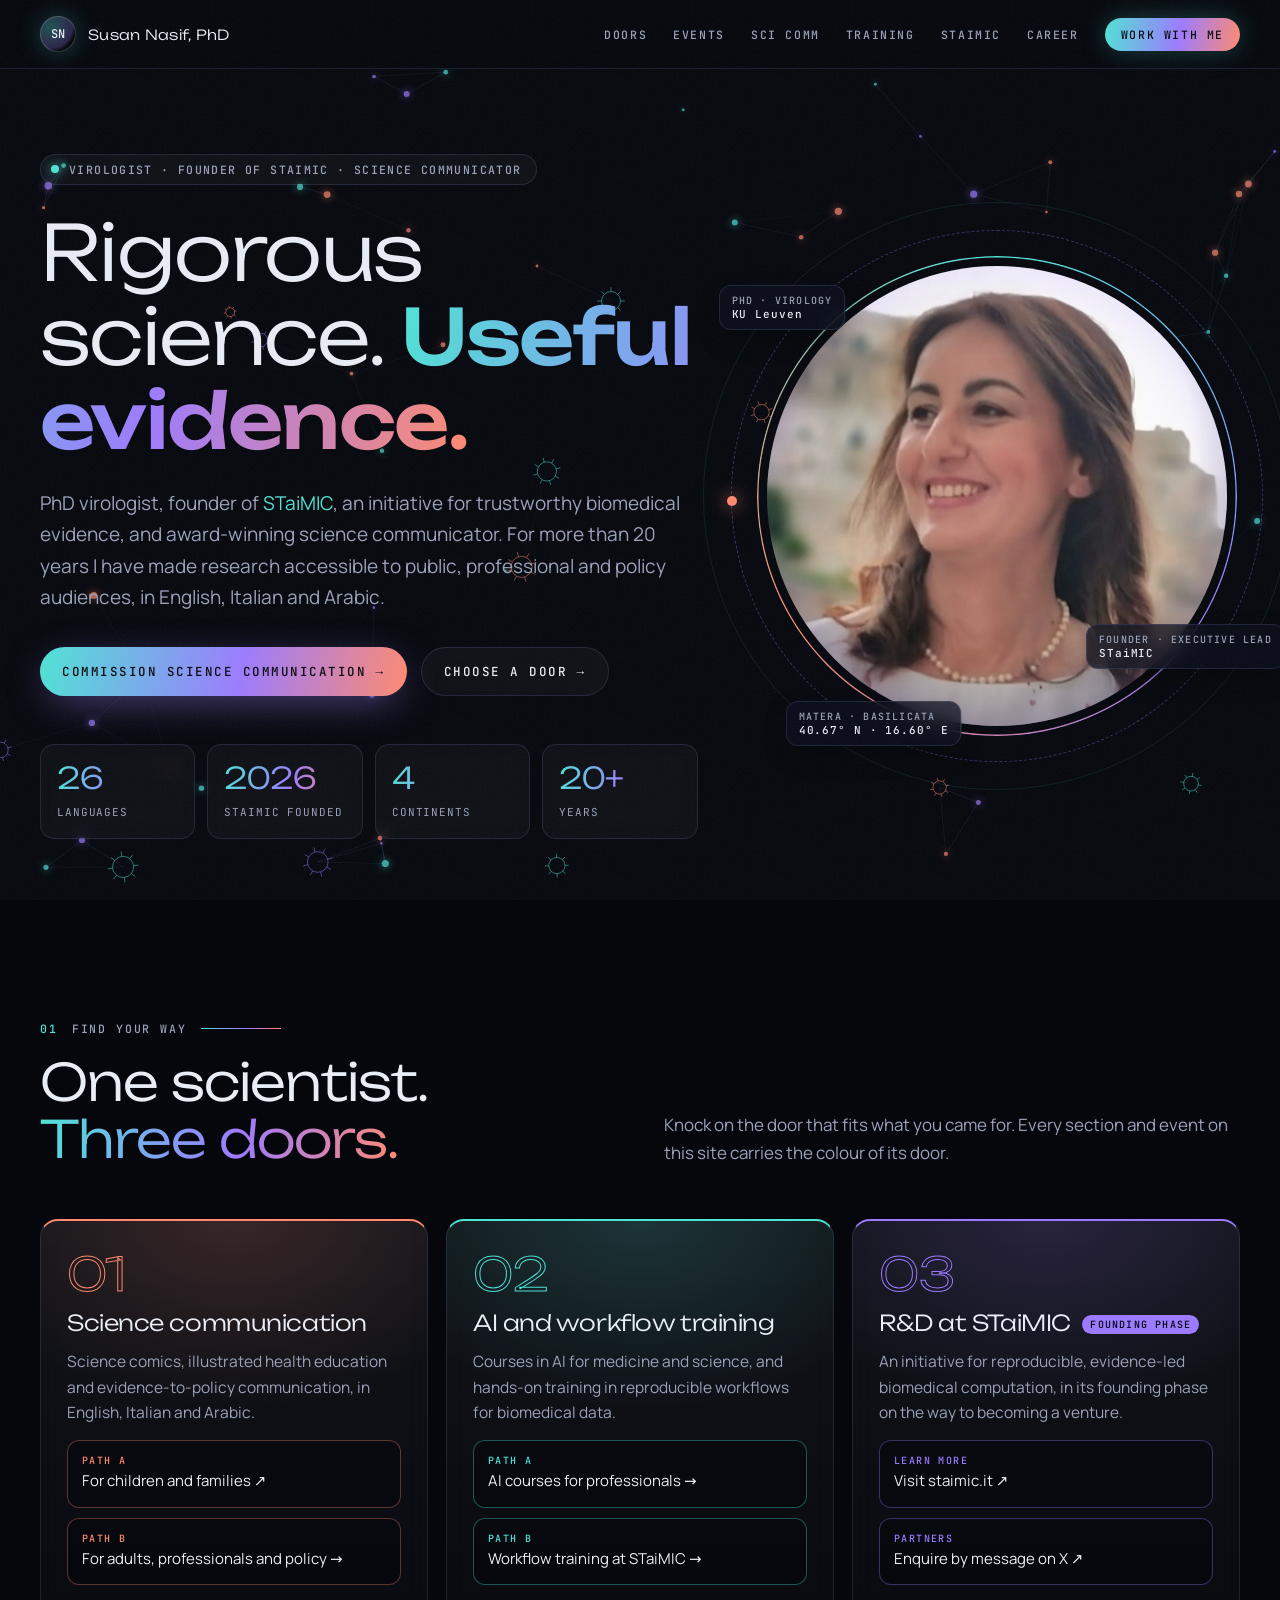
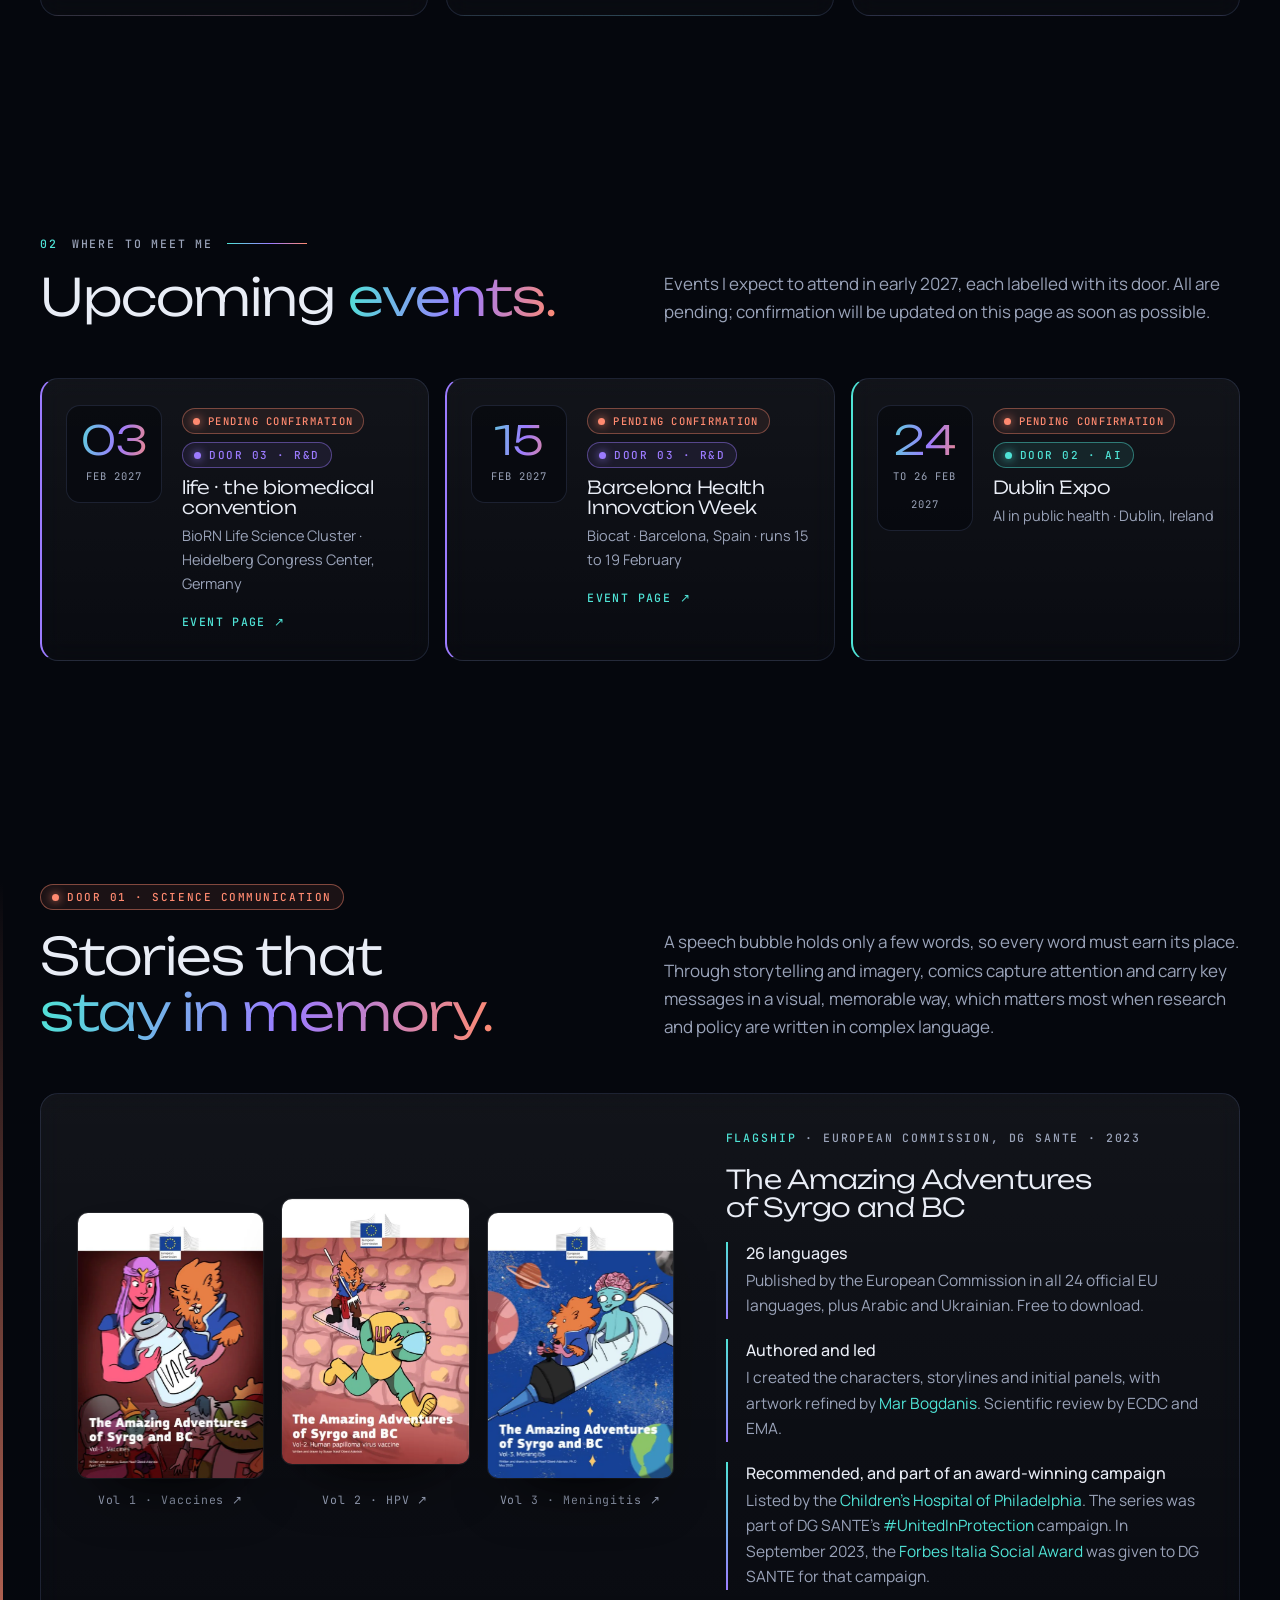
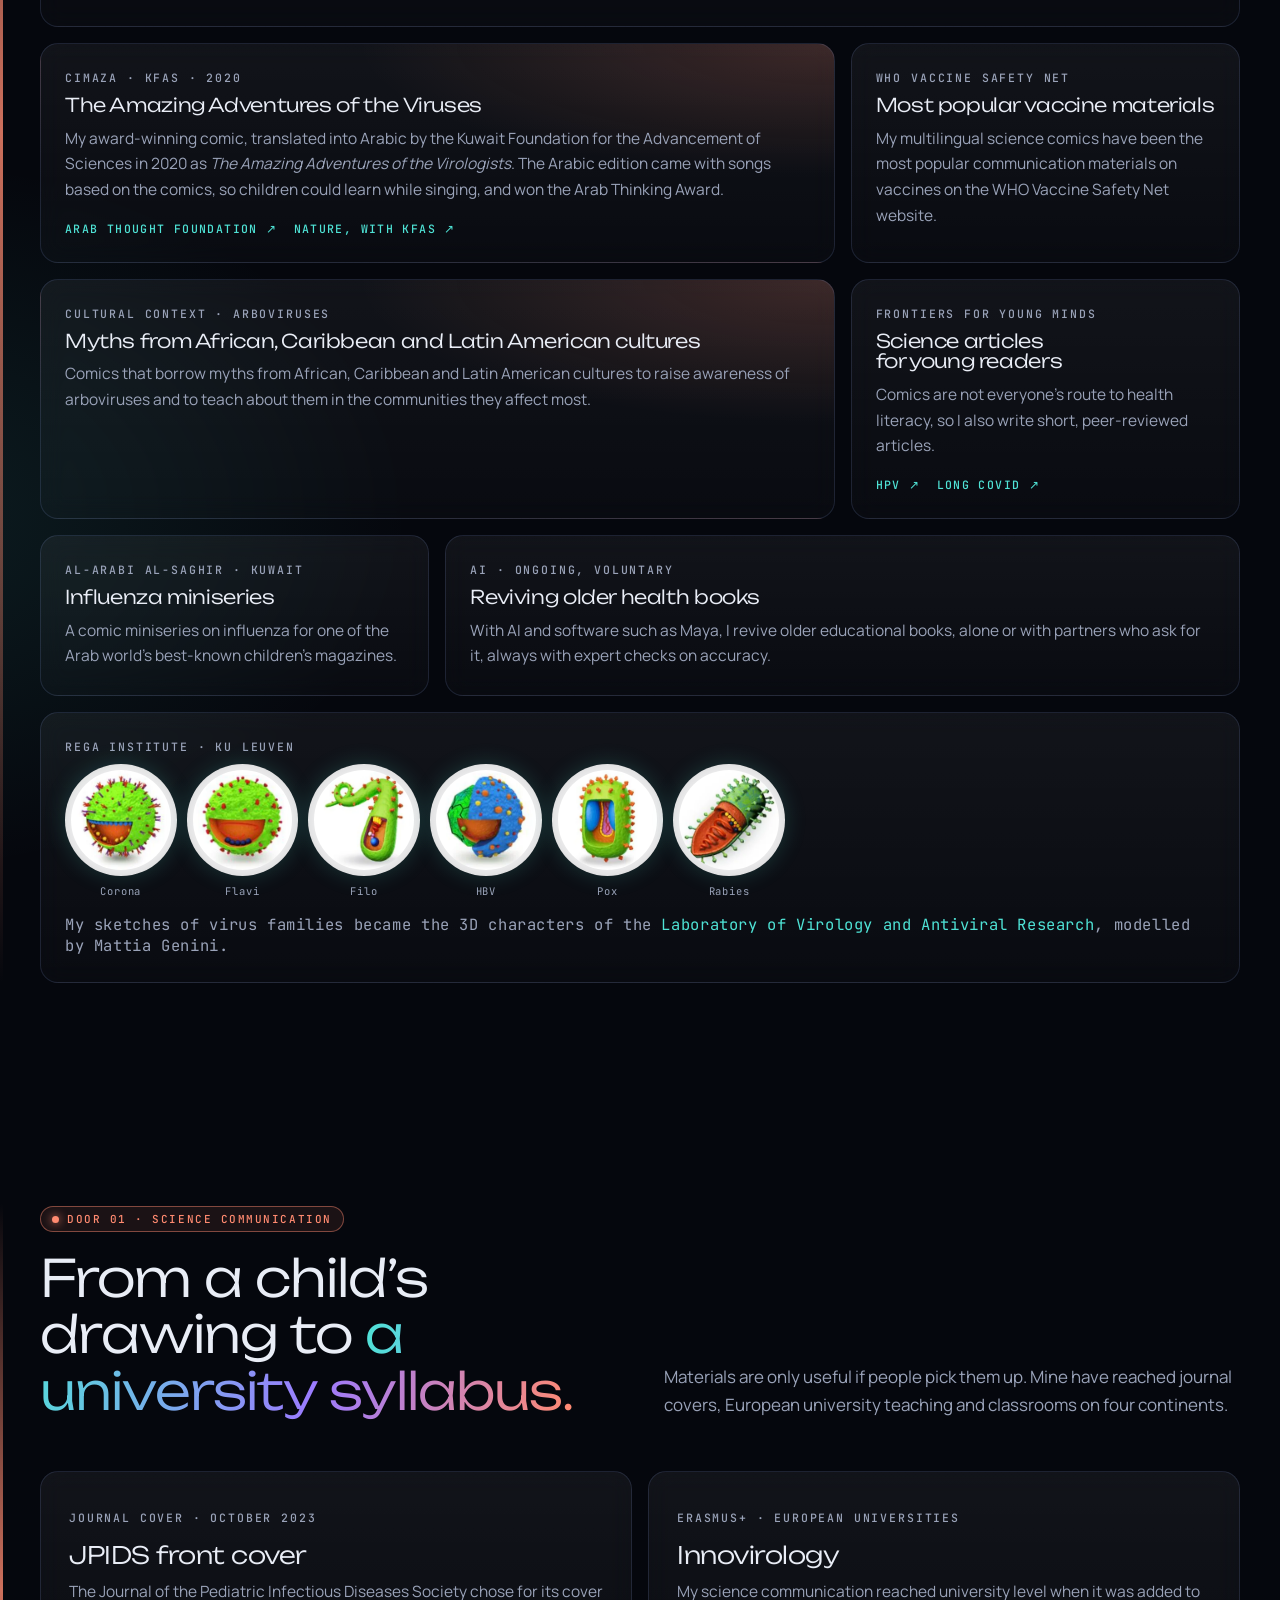
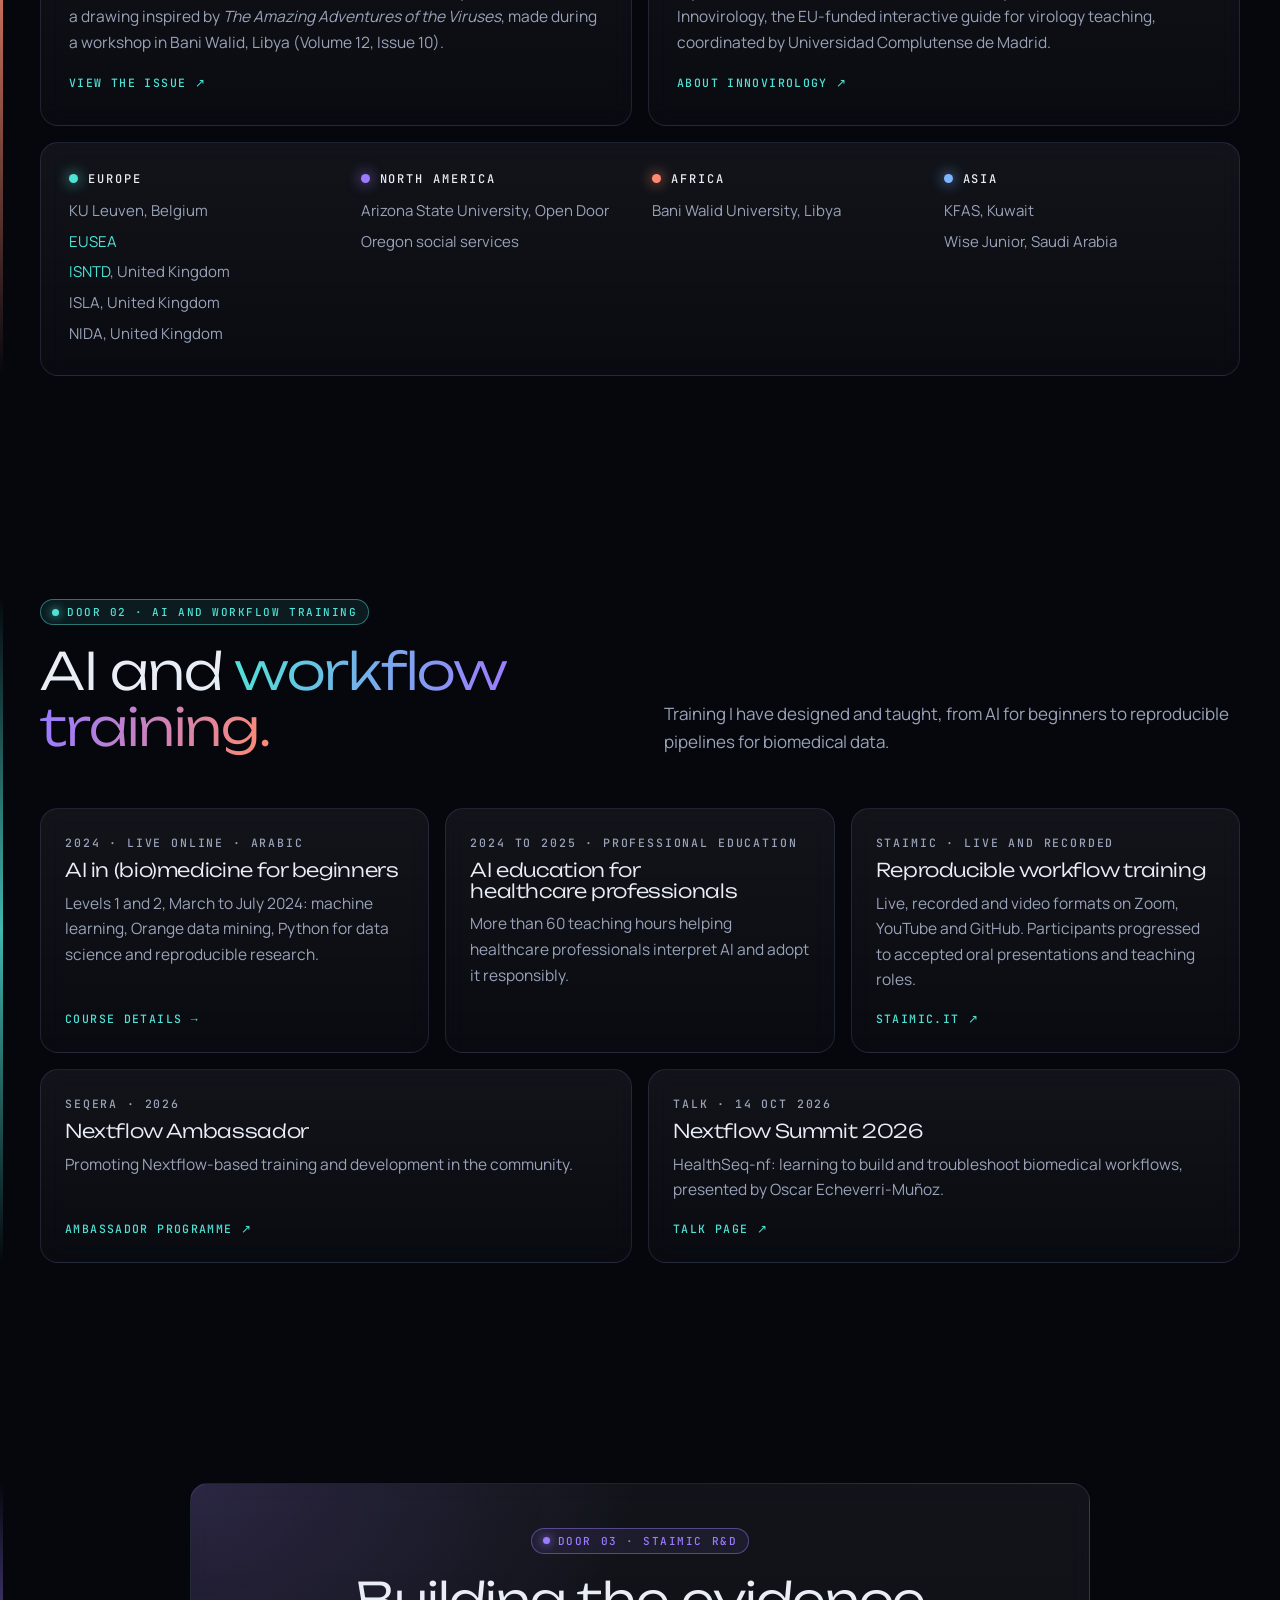
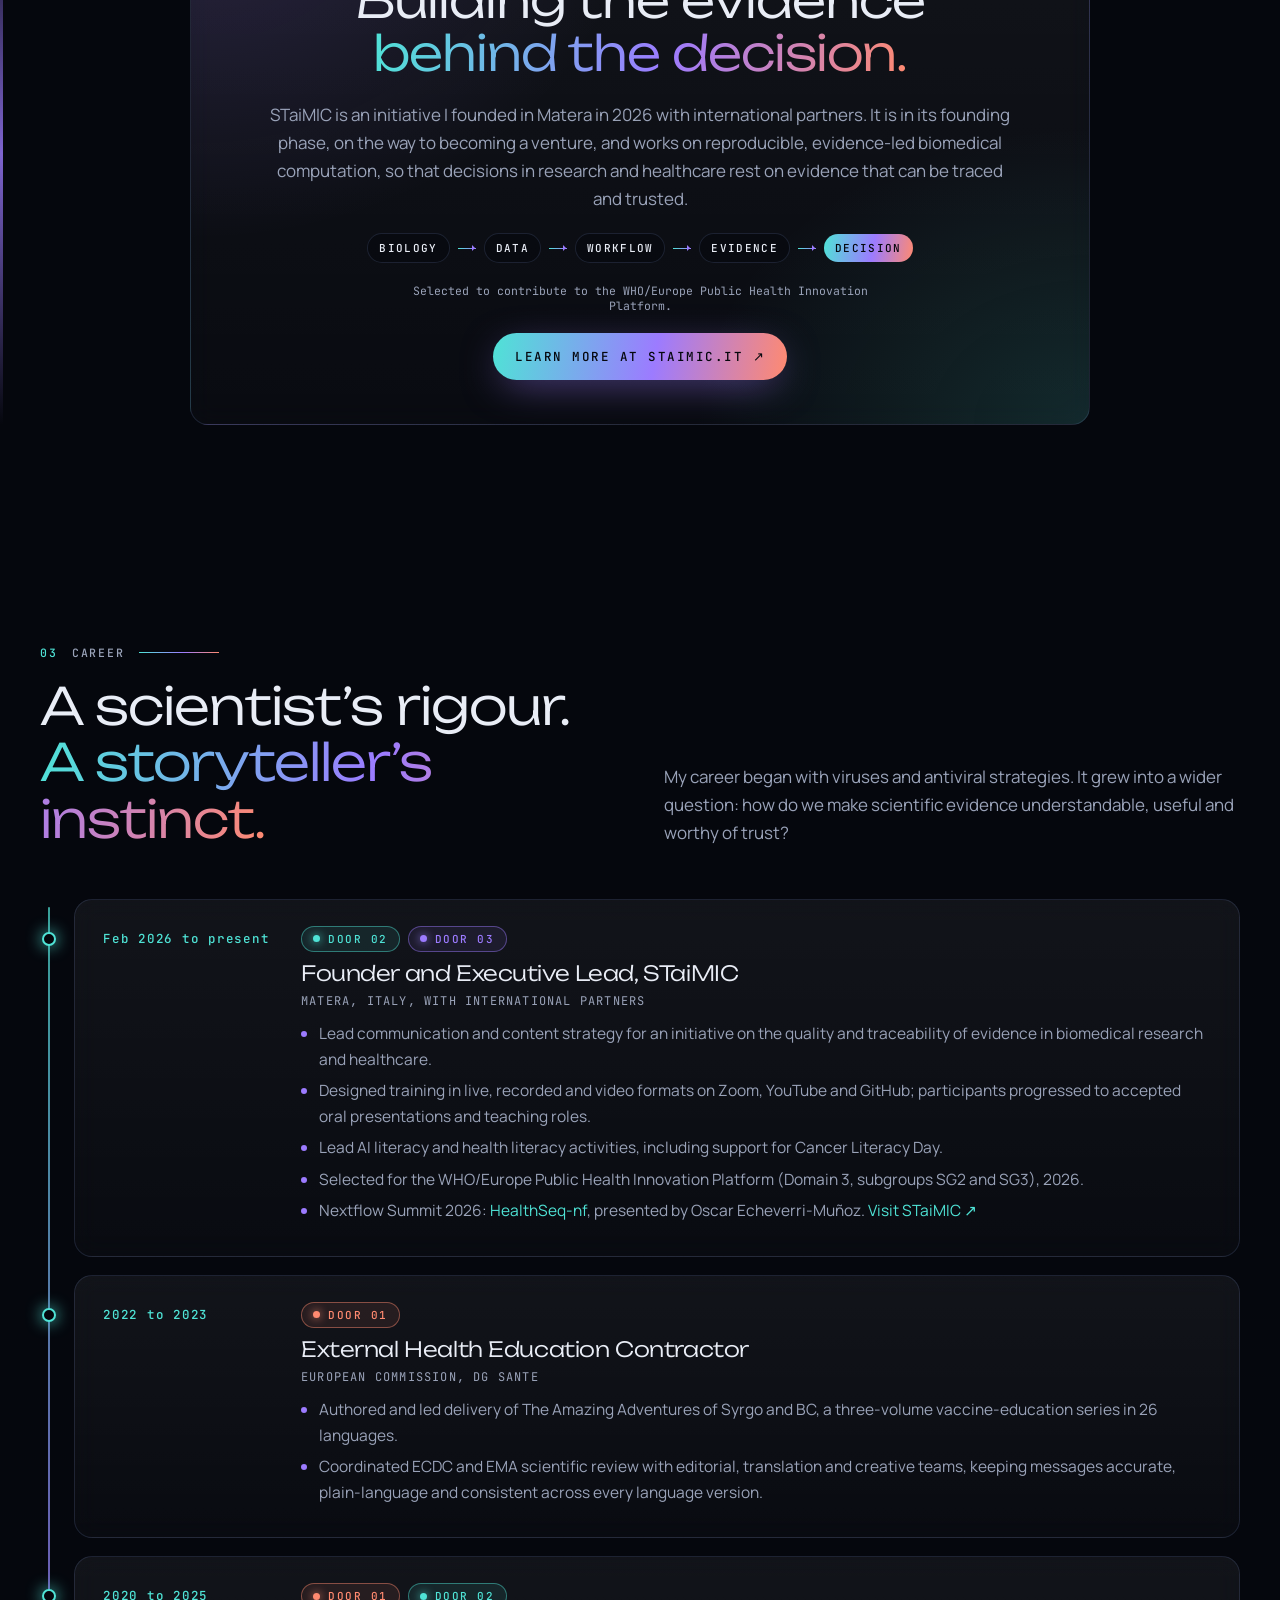
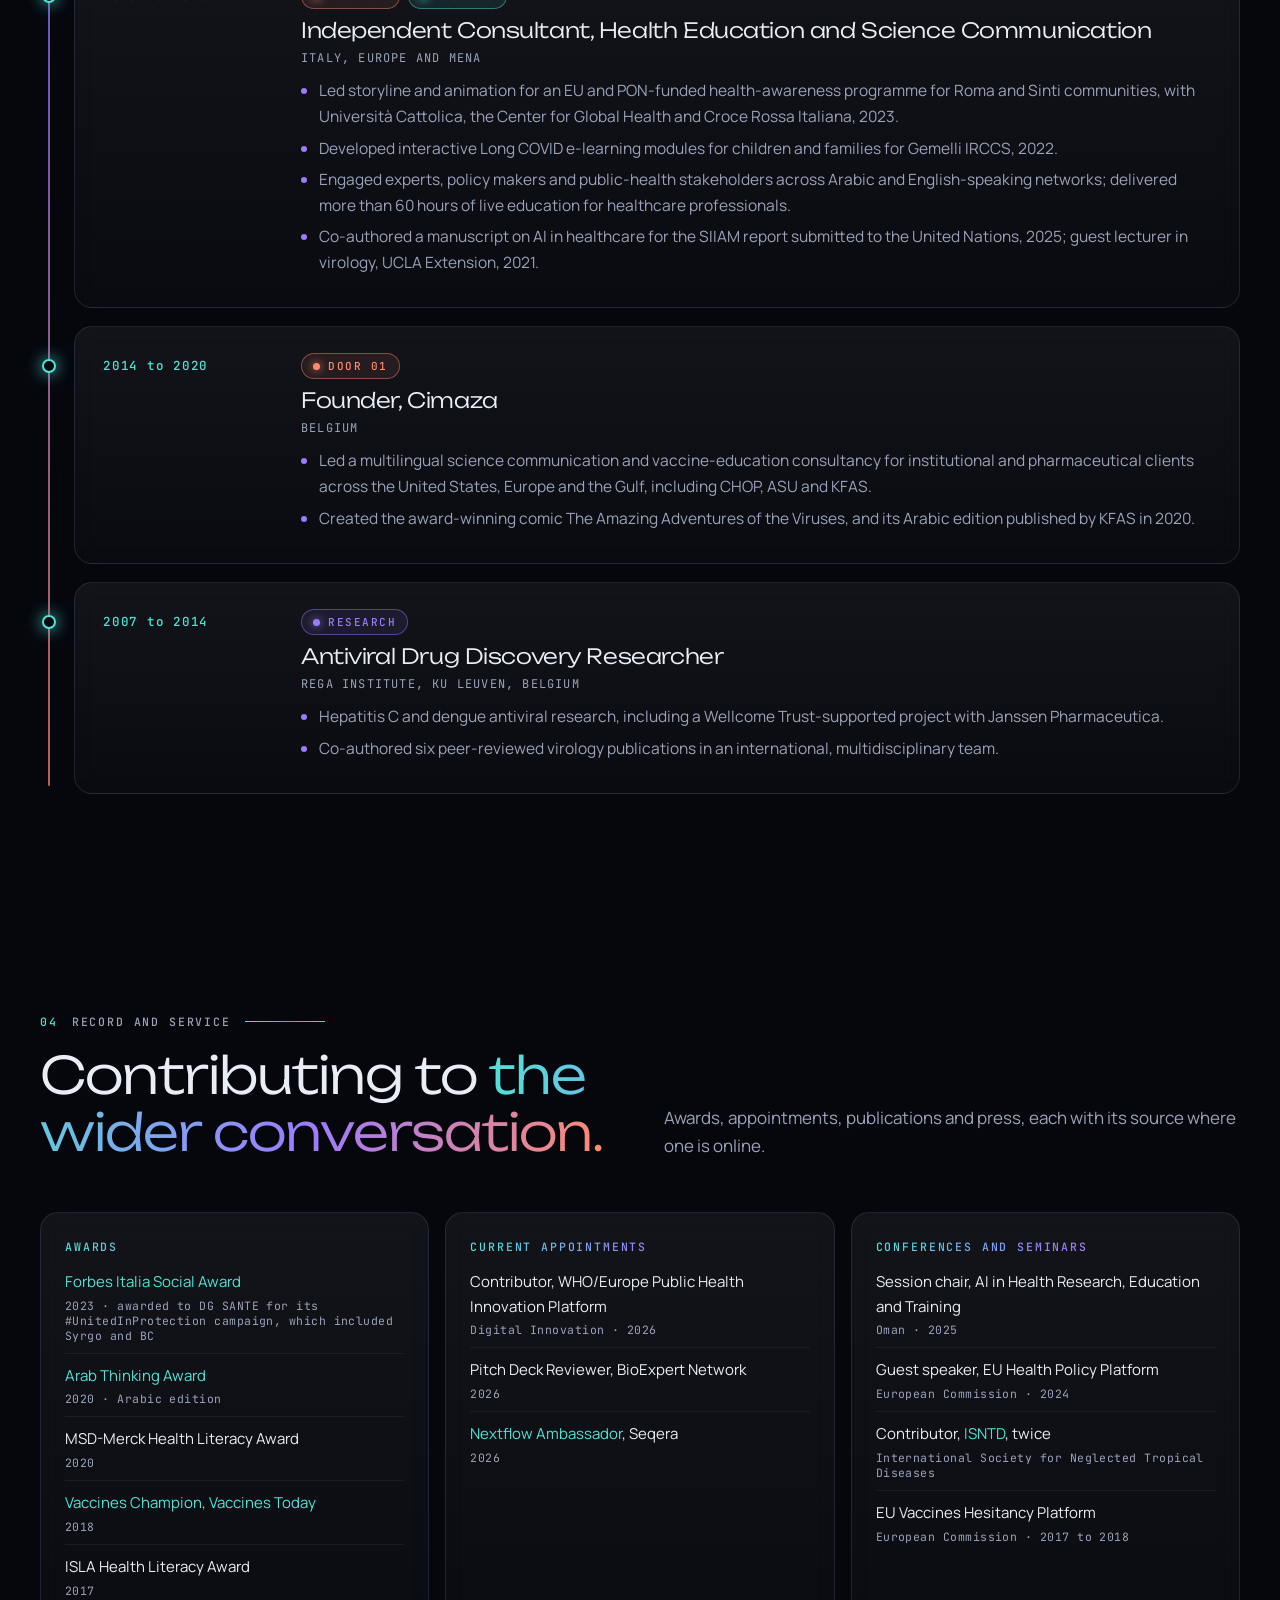
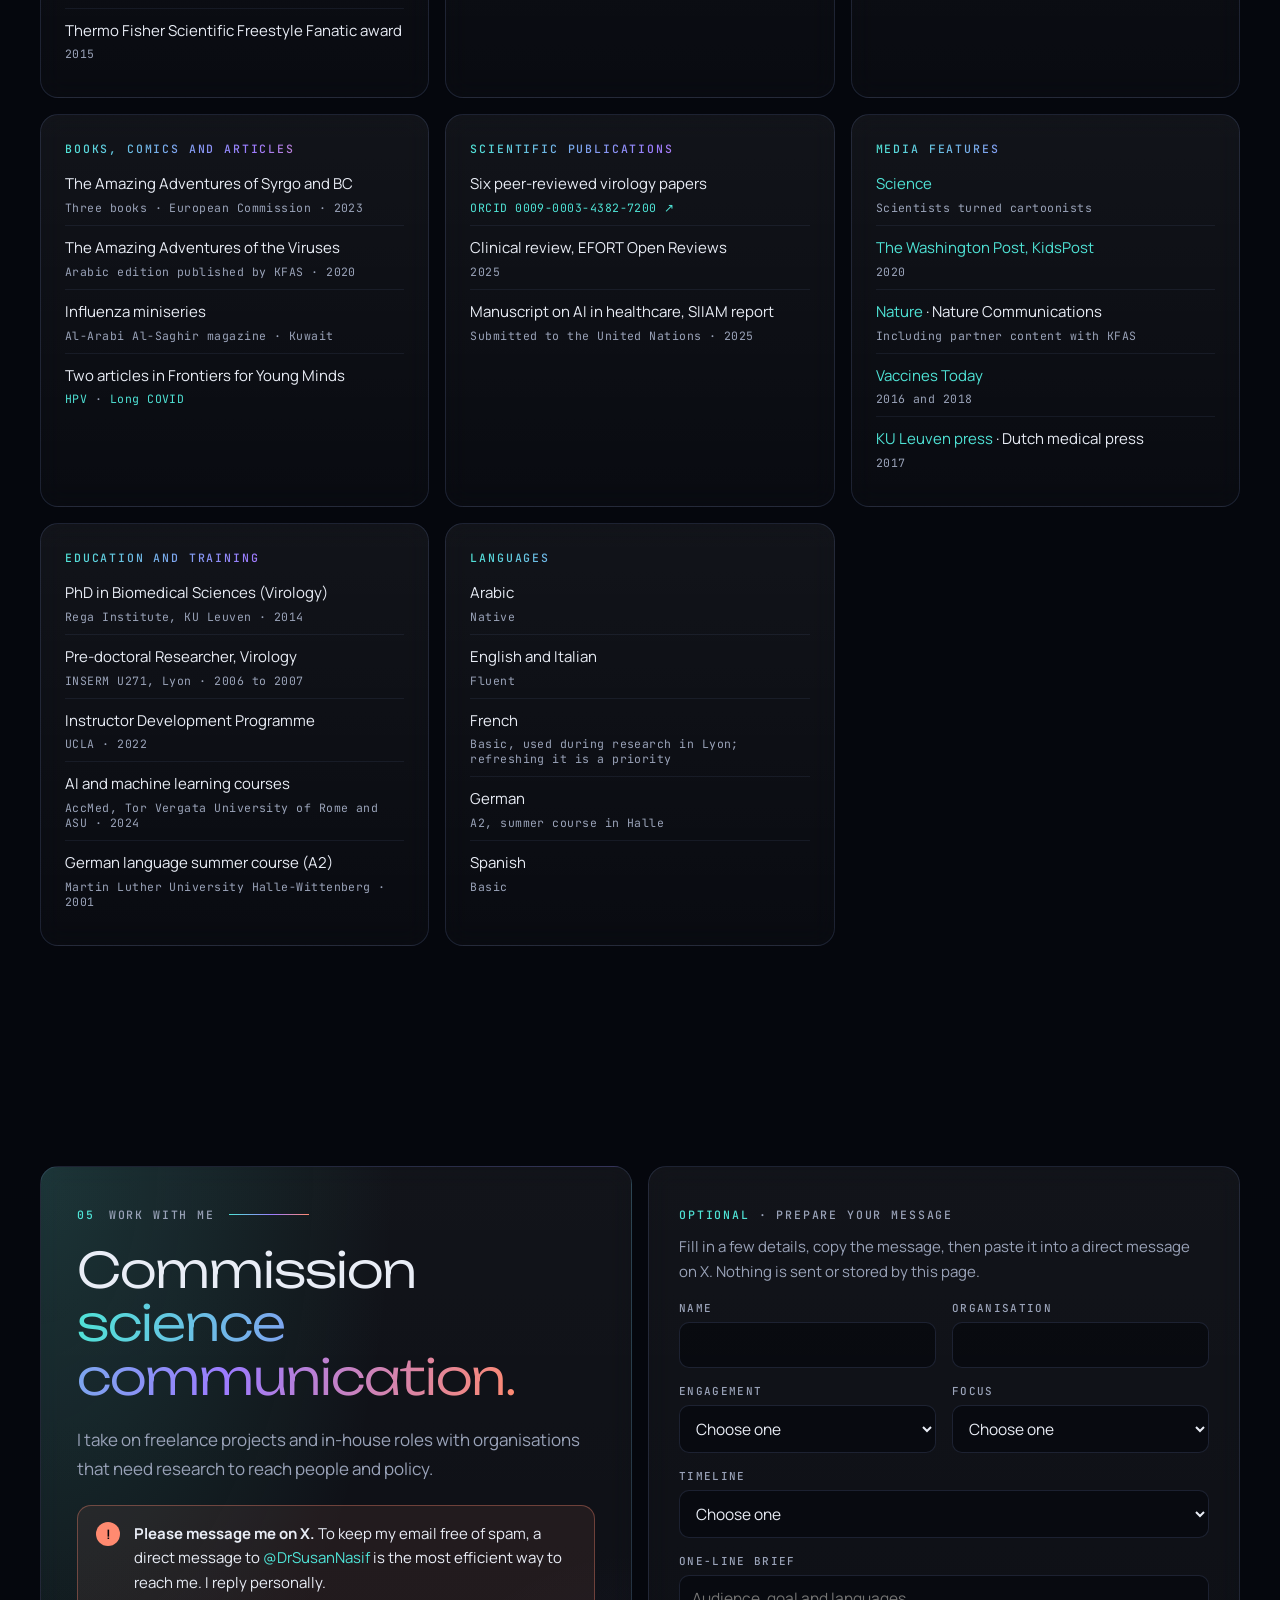
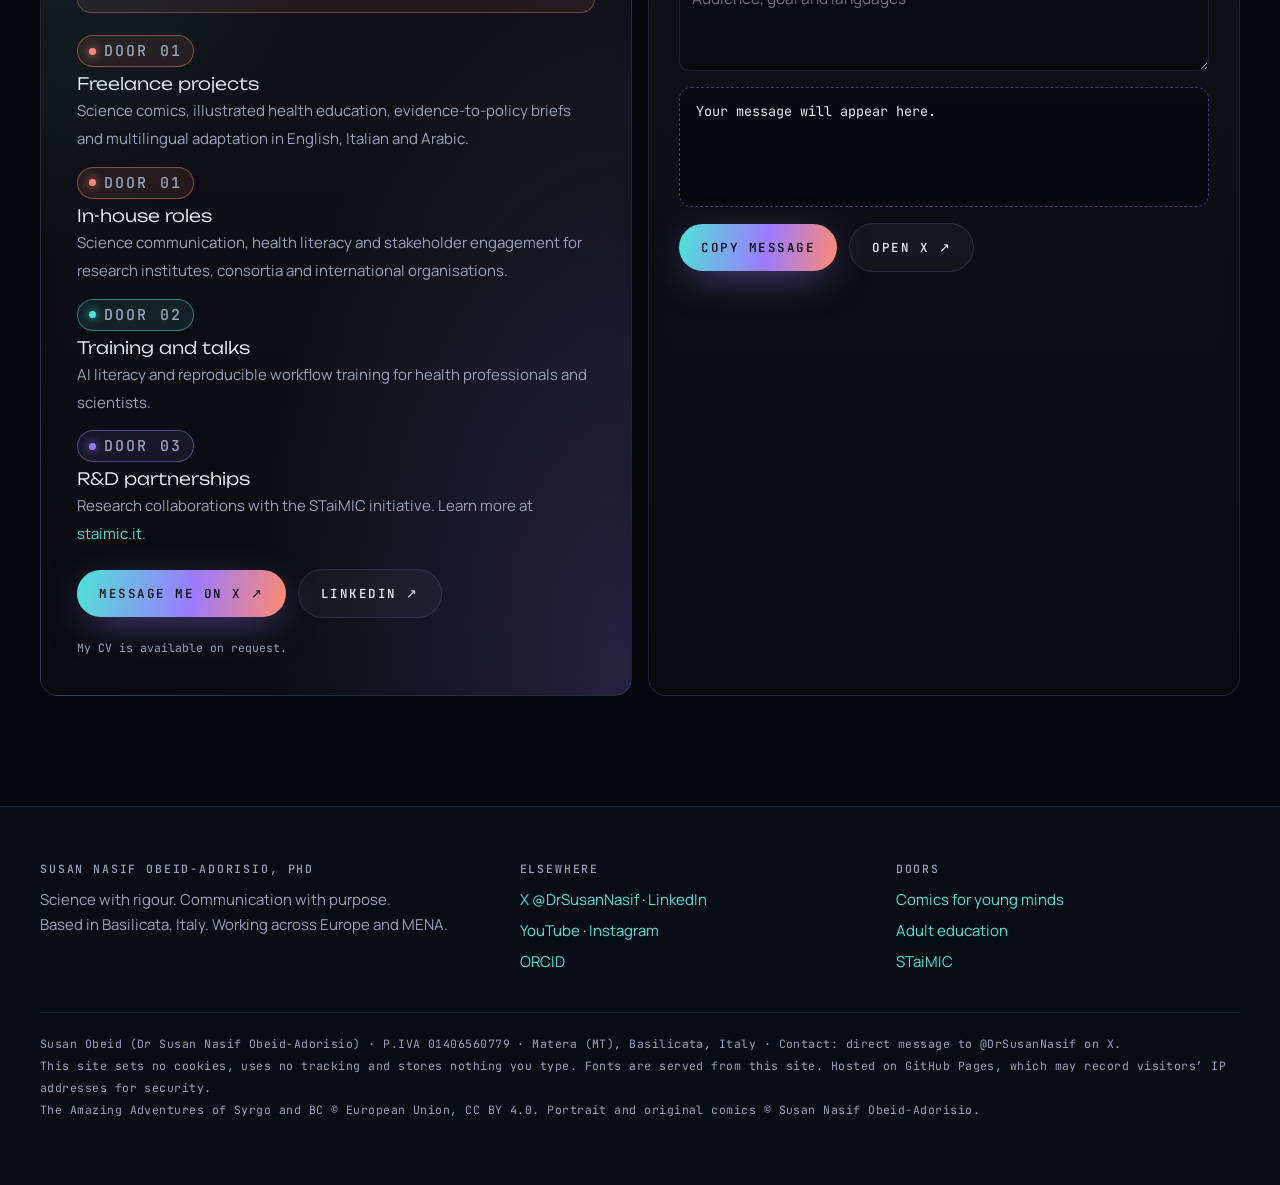
==== commit 631e23e5: "Present STaiMIC as an initiative in its founding phase and link to staimic.it Co-Authored-By: Claude" ====
--- a/index.html
+++ b/index.html
@@ -46,9 +46,9 @@
   <canvas id="field" aria-hidden="true"></canvas>
   <div class="wrap">
     <div>
-      <span class="chip">Virologist · Biotech founder · Science communicator</span>
+      <span class="chip">Virologist · Founder of STaiMIC · Science communicator</span>
       <h1>Rigorous science. <span class="grad">Useful evidence.</span></h1>
-      <p class="lede">PhD virologist, founder of the biotech venture <a href="#venture">STaiMIC</a> and award-winning science communicator. I build trustworthy, reproducible evidence for biomedicine, and for more than 20 years I have made research accessible to public, professional and policy audiences, in English, Italian and Arabic.</p>
+      <p class="lede">PhD virologist, founder of <a href="#venture">STaiMIC</a>, an initiative for trustworthy biomedical evidence, and award-winning science communicator. For more than 20 years I have made research accessible to public, professional and policy audiences, in English, Italian and Arabic.</p>
       <div class="actions">
         <a class="btn solid" href="#contact">Commission science communication →</a>
         <a class="btn" href="#doors">Choose a door →</a>
@@ -99,9 +99,9 @@
       <article class="door3 panel d3">
         <span class="n">03</span>
         <h3>R&amp;D at STaiMIC <span class="phase">Founding phase</span></h3>
-        <p>My biotech venture for reproducible, evidence-led biomedical computation. Research is shared with partners and investors by invitation.</p>
+        <p>An initiative for reproducible, evidence-led biomedical computation, in its founding phase on the way to becoming a venture.</p>
         <div class="paths">
-          <a href="#venture"><small>Explore</small>The venture →</a>
+          <a href="https://staimic.it/"><small>Learn more</small>Visit staimic.it ↗</a>
           <a href="https://x.com/DrSusanNasif"><small>Partners</small>Enquire by message on X ↗</a>
         </div>
       </article>
@@ -275,21 +275,16 @@
 
 <section id="venture" class="zone d3">
   <div class="wrap">
-    <div class="venture panel">
+    <div class="venture slim panel">
       <div class="v-text">
         <span class="door-tag d3">Door 03 · STaiMIC R&amp;D</span>
         <h2>Building the evidence <span class="grad">behind the decision.</span></h2>
-        <p>STaiMIC is my biotech venture for reproducible, evidence-led biomedical computation, founded in Matera in 2026 with international partners and now in its founding phase. It connects scientific strategy, reproducible workflows and evidence governance, so that decisions in research and healthcare rest on evidence that can be traced and trusted.</p>
+        <p>STaiMIC is an initiative I founded in Matera in 2026 with international partners. It is in its founding phase, on the way to becoming a venture, and works on reproducible, evidence-led biomedical computation, so that decisions in research and healthcare rest on evidence that can be traced and trusted.</p>
         <div class="flow" aria-label="From biology to decision">
           <span>Biology</span><i></i><span>Data</span><i></i><span>Workflow</span><i></i><span>Evidence</span><i></i><span class="end">Decision</span>
         </div>
-        <p class="hint">Research and development continues in stealth. Partnership enquiries are welcome.</p>
-        <div class="row"><a class="btn solid" href="https://staimic.it/">Visit staimic.it ↗</a><a class="btn" href="https://x.com/DrSusanNasif">Partner with STaiMIC ↗</a></div>
-      </div>
-      <div class="v-grid">
-        <div class="v-card wide"><span class="label"><b>Selected</b> · WHO/Europe</span><h3>Public Health Innovation Platform</h3><p>Domain 3, Digital and Technological Innovation, and subgroups SG2, Trustworthy AI Evidence Infrastructure, and SG3, Clinical Decision Support and NCD Prevention.</p></div>
-        <div class="v-card"><span class="label"><b>Phase</b> · 2026</span><h3>Founding phase</h3><p>Research shared with partners and investors by invitation.</p></div>
-        <div class="v-card"><span class="label"><b>Focus</b> · Evidence</span><h3>Quality and traceability</h3><p>Reproducible computation and evidence governance for biomedical research and healthcare.</p></div>
+        <p class="hint">Selected to contribute to the WHO/Europe Public Health Innovation Platform.</p>
+        <div class="row"><a class="btn solid" href="https://staimic.it/">Learn more at staimic.it ↗</a></div>
       </div>
     </div>
   </div>
@@ -414,7 +409,7 @@
         <div><span class="door-tag d1">Door 01</span><strong>Freelance projects</strong><span>Science comics, illustrated health education, evidence-to-policy briefs and multilingual adaptation in English, Italian and Arabic.</span></div>
         <div><span class="door-tag d1">Door 01</span><strong>In-house roles</strong><span>Science communication, health literacy and stakeholder engagement for research institutes, consortia and international organisations.</span></div>
         <div><span class="door-tag d2">Door 02</span><strong>Training and talks</strong><span>AI literacy and reproducible workflow training for health professionals and scientists.</span></div>
-        <div><span class="door-tag d3">Door 03</span><strong>R&amp;D partnerships</strong><span>Research collaborations and investment conversations with STaiMIC, by invitation.</span></div>
+        <div><span class="door-tag d3">Door 03</span><strong>R&amp;D partnerships</strong><span>Research collaborations with the STaiMIC initiative. Learn more at <a href="https://staimic.it/">staimic.it</a>.</span></div>
       </div>
       <div class="row"><a class="btn solid" href="https://x.com/DrSusanNasif">Message me on X ↗</a><a class="btn" href="https://www.linkedin.com/in/drsusannasif/">LinkedIn ↗</a></div>
       <p class="hint">My CV is available on request.</p>
--- a/assets/site.css
+++ b/assets/site.css
@@ -356,3 +356,7 @@
 }
 .nav a, .mark span { white-space: nowrap; }
 @media (max-width: 1040px) { .nav { gap: 18px; } .nav a[href="#communication"], .nav a[href="#training"], .nav a[href="#career"], .nav a[href="index.html#training"], .nav a[href="index.html#career"] { display: none; } }
+.venture.slim { grid-template-columns: 1fr; max-width: 900px; margin-inline: auto; text-align: center; }
+.venture.slim .v-text { align-items: center; }
+.venture.slim .flow, .venture.slim .row { justify-content: center; }
+.venture.slim .v-text > p { max-width: 44em; }
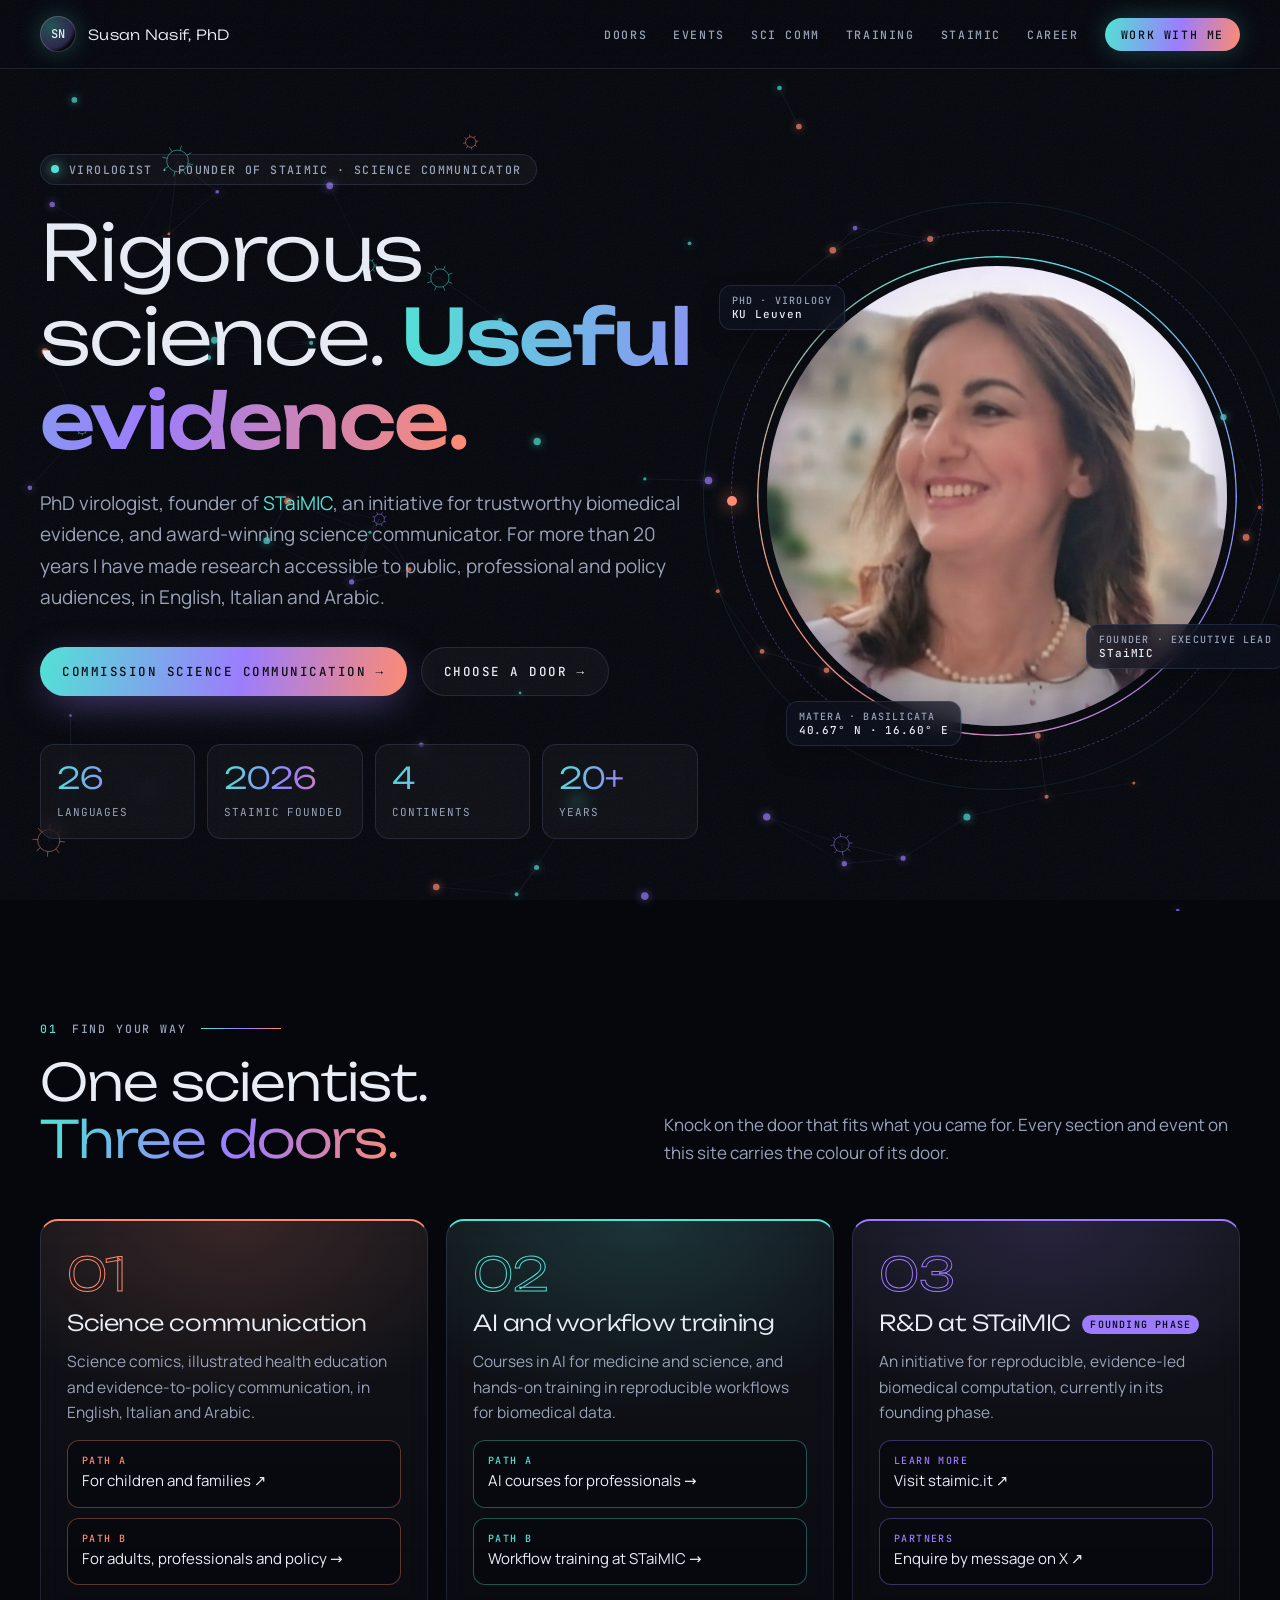
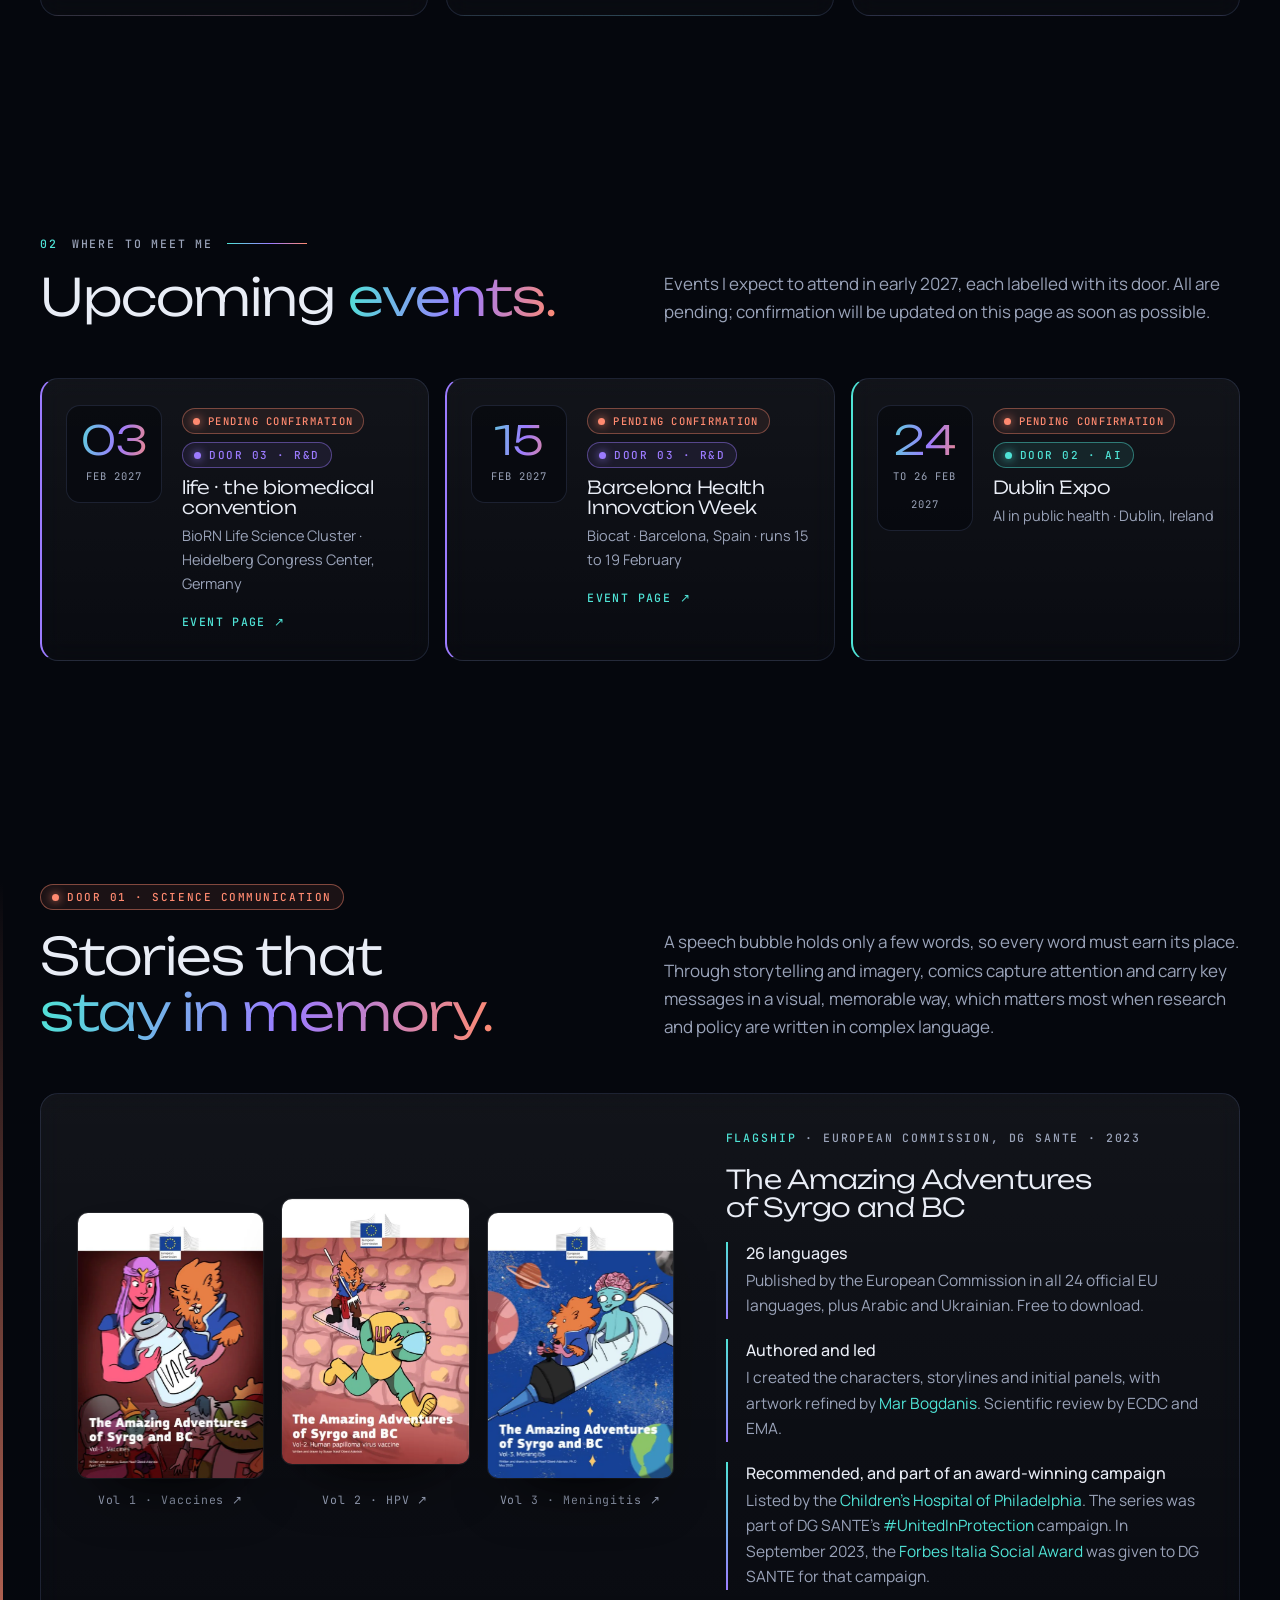
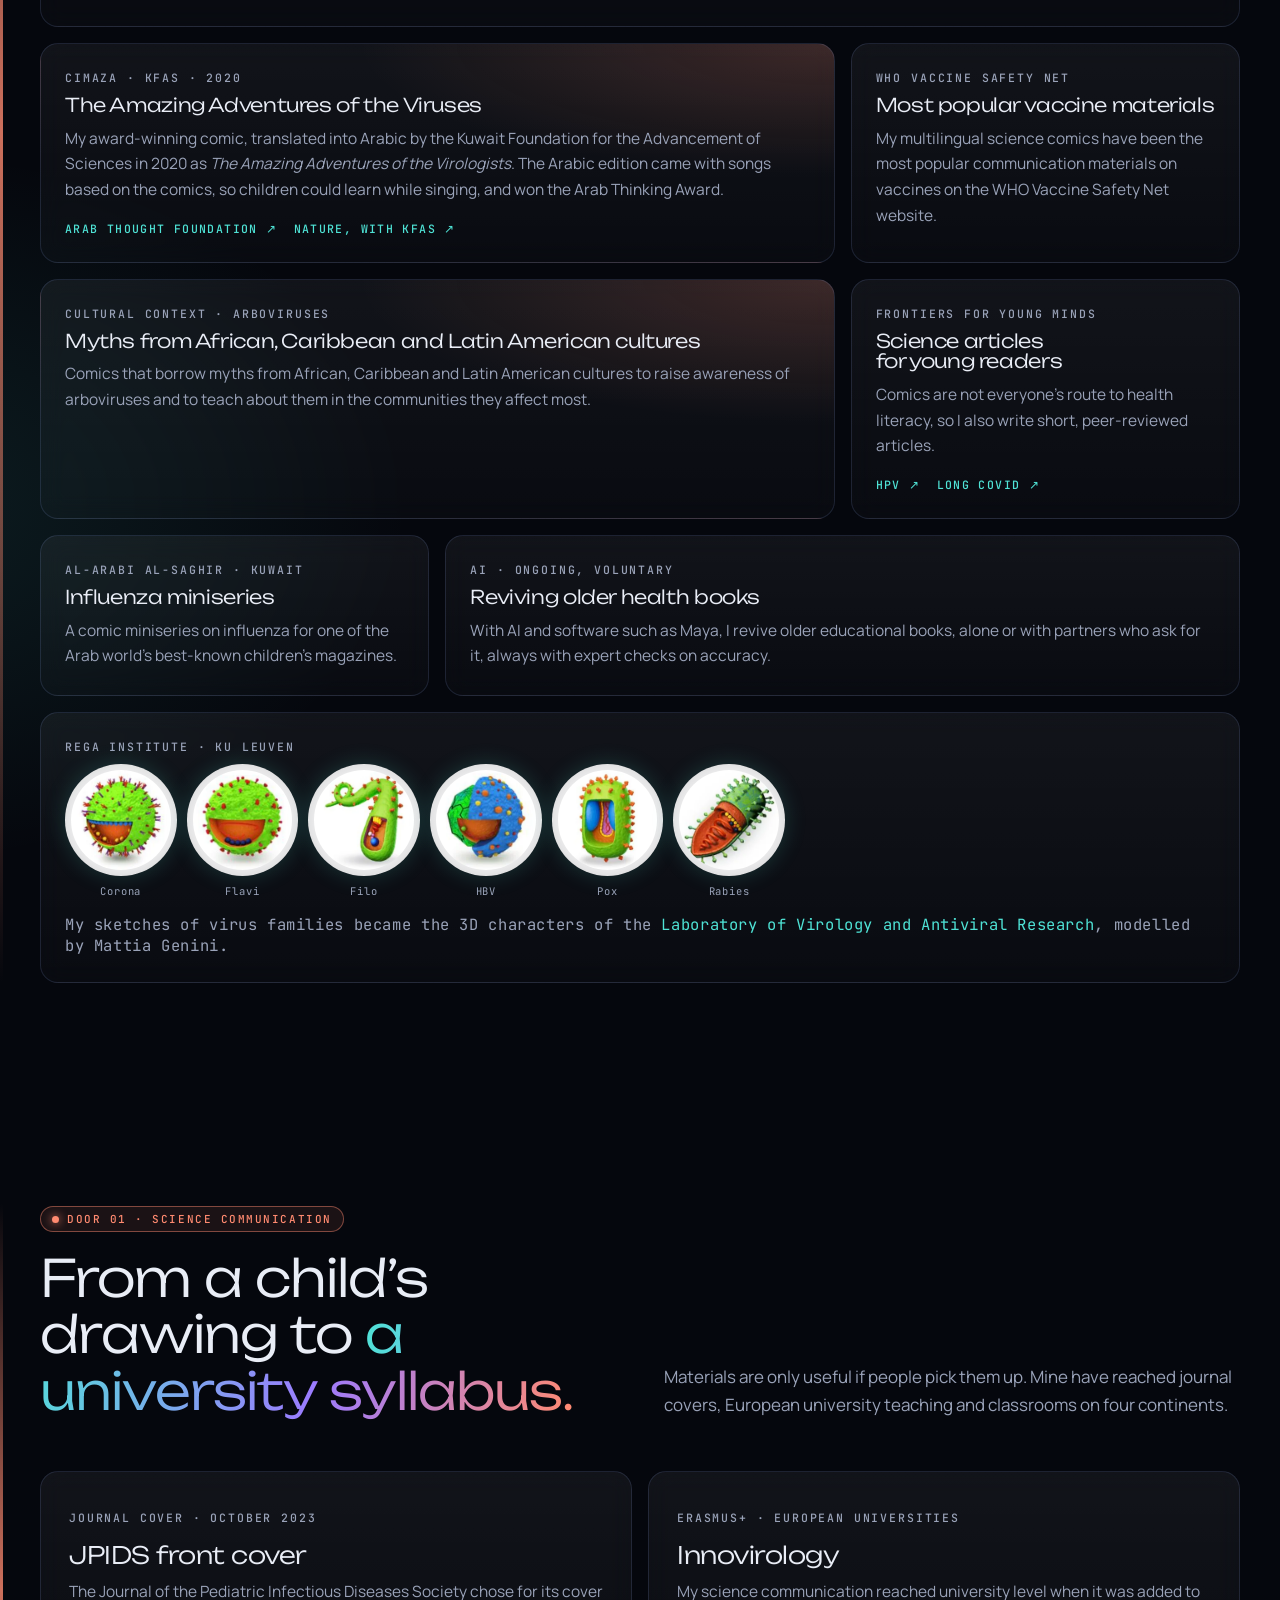
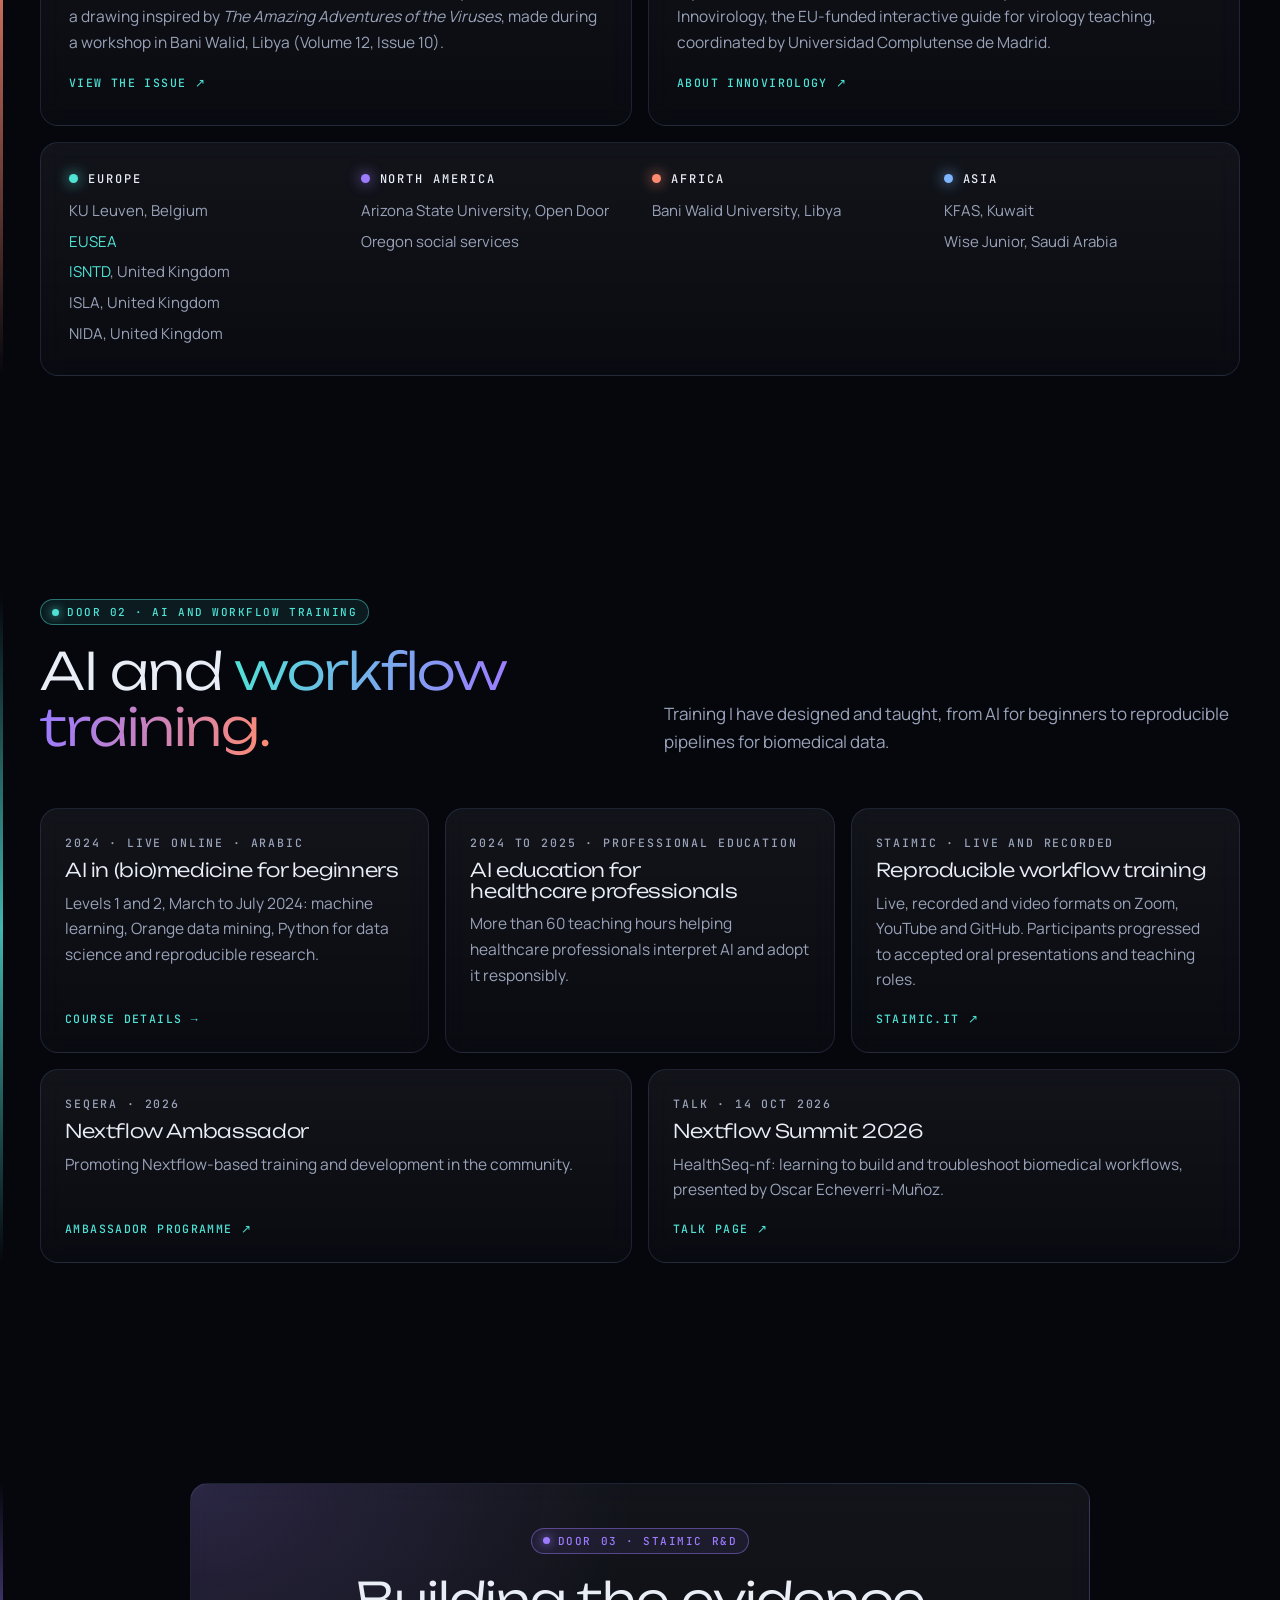
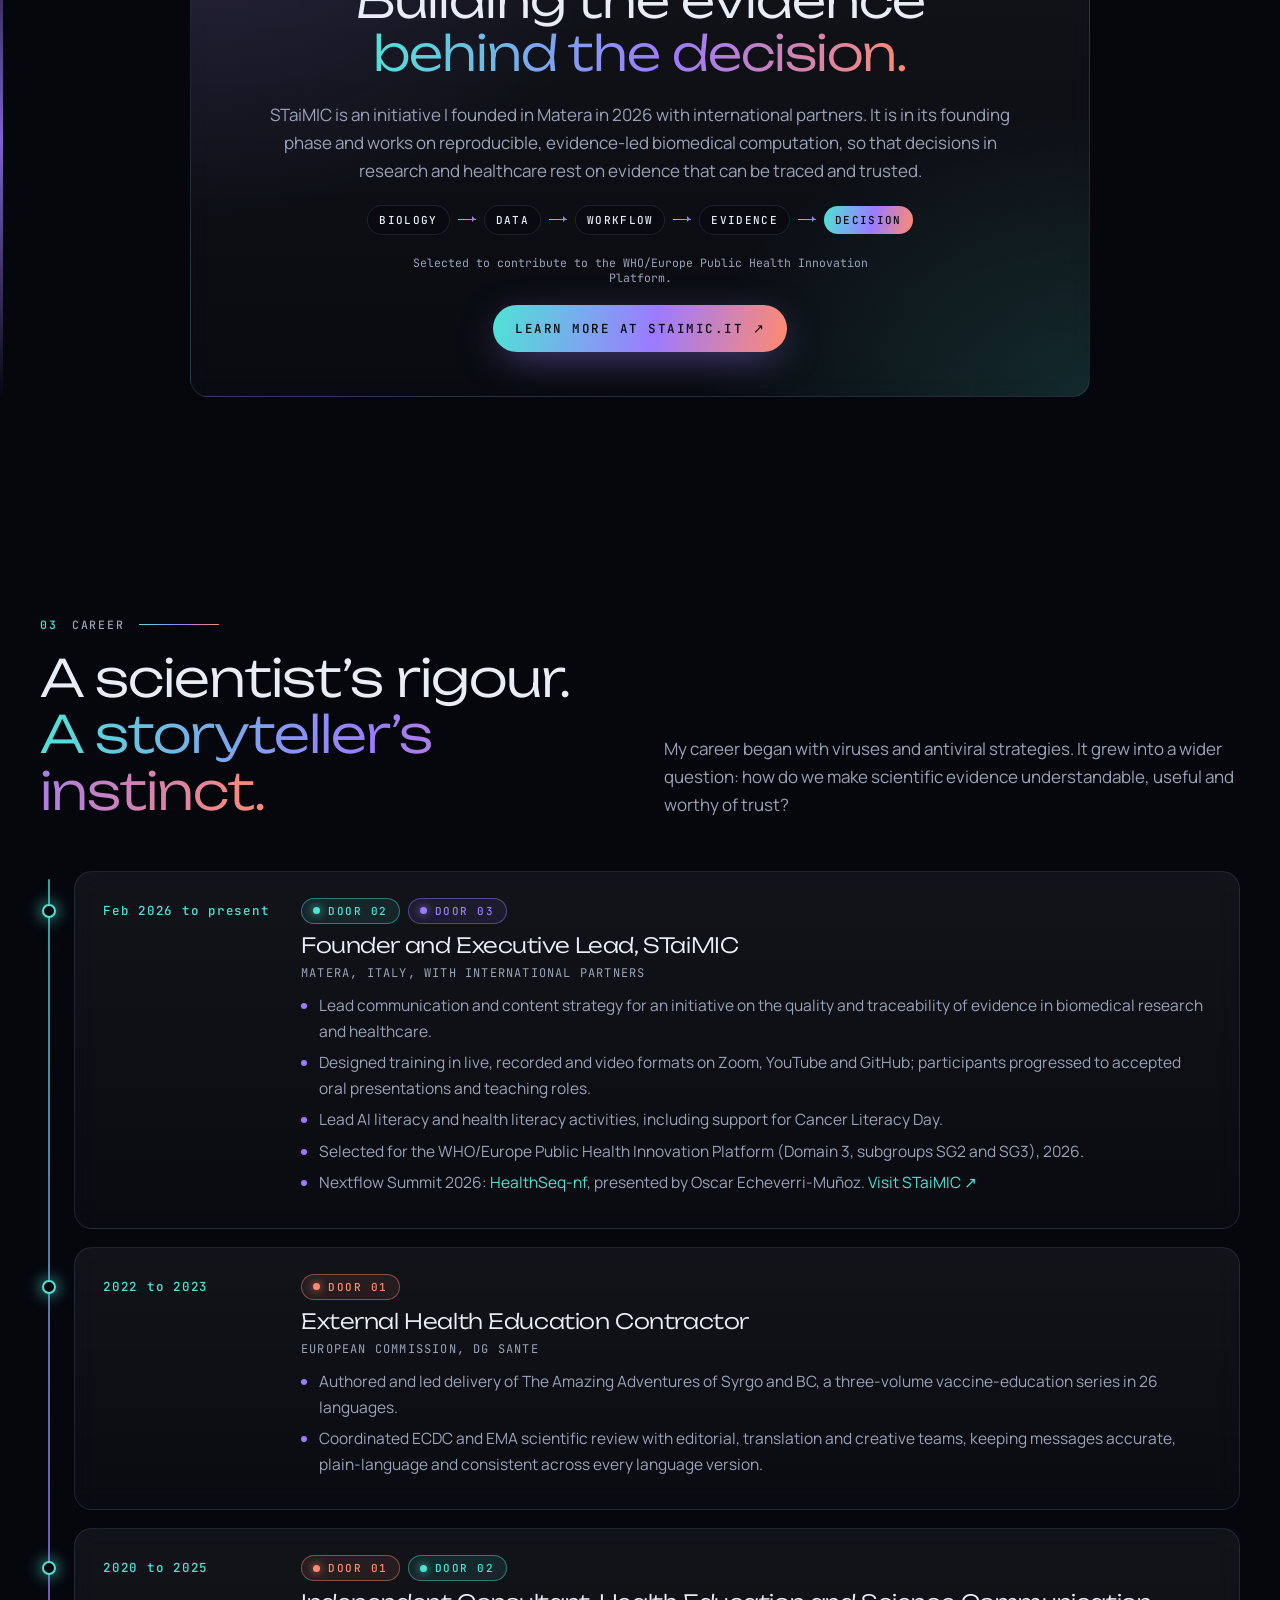
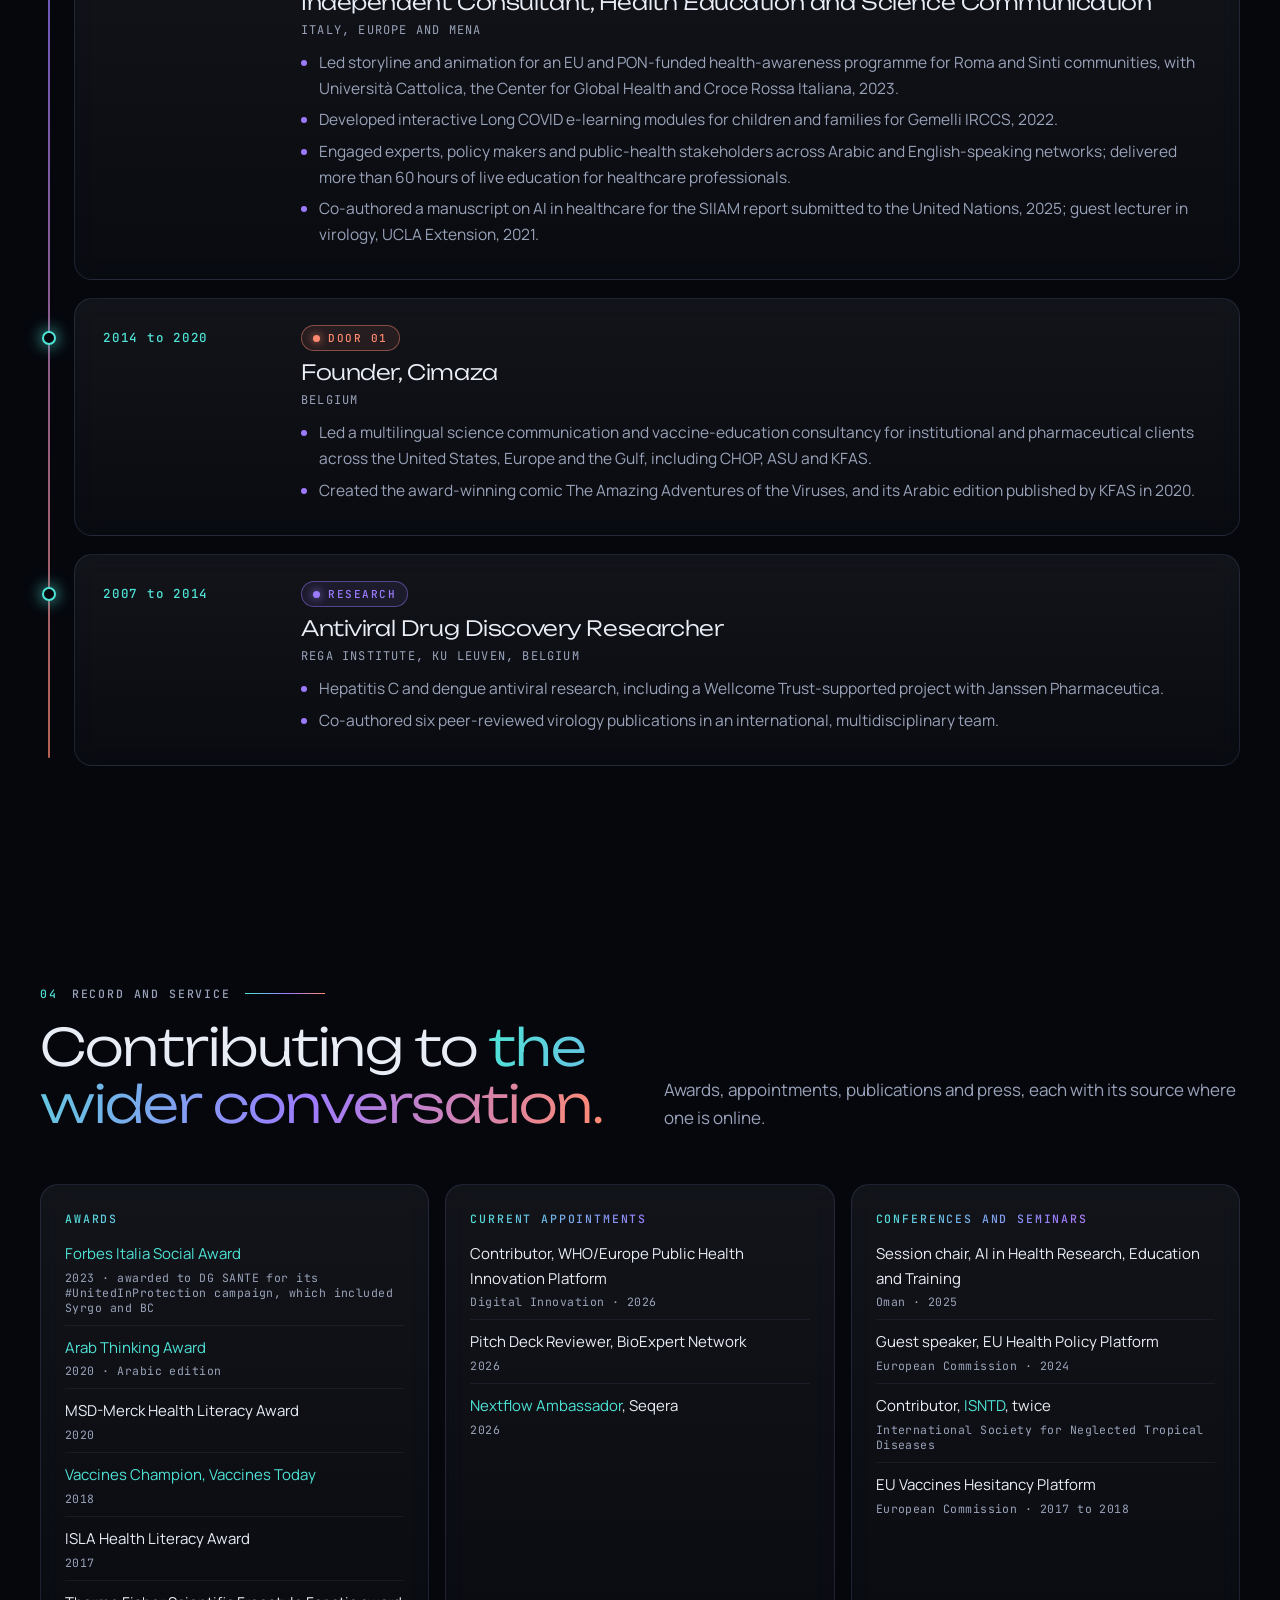
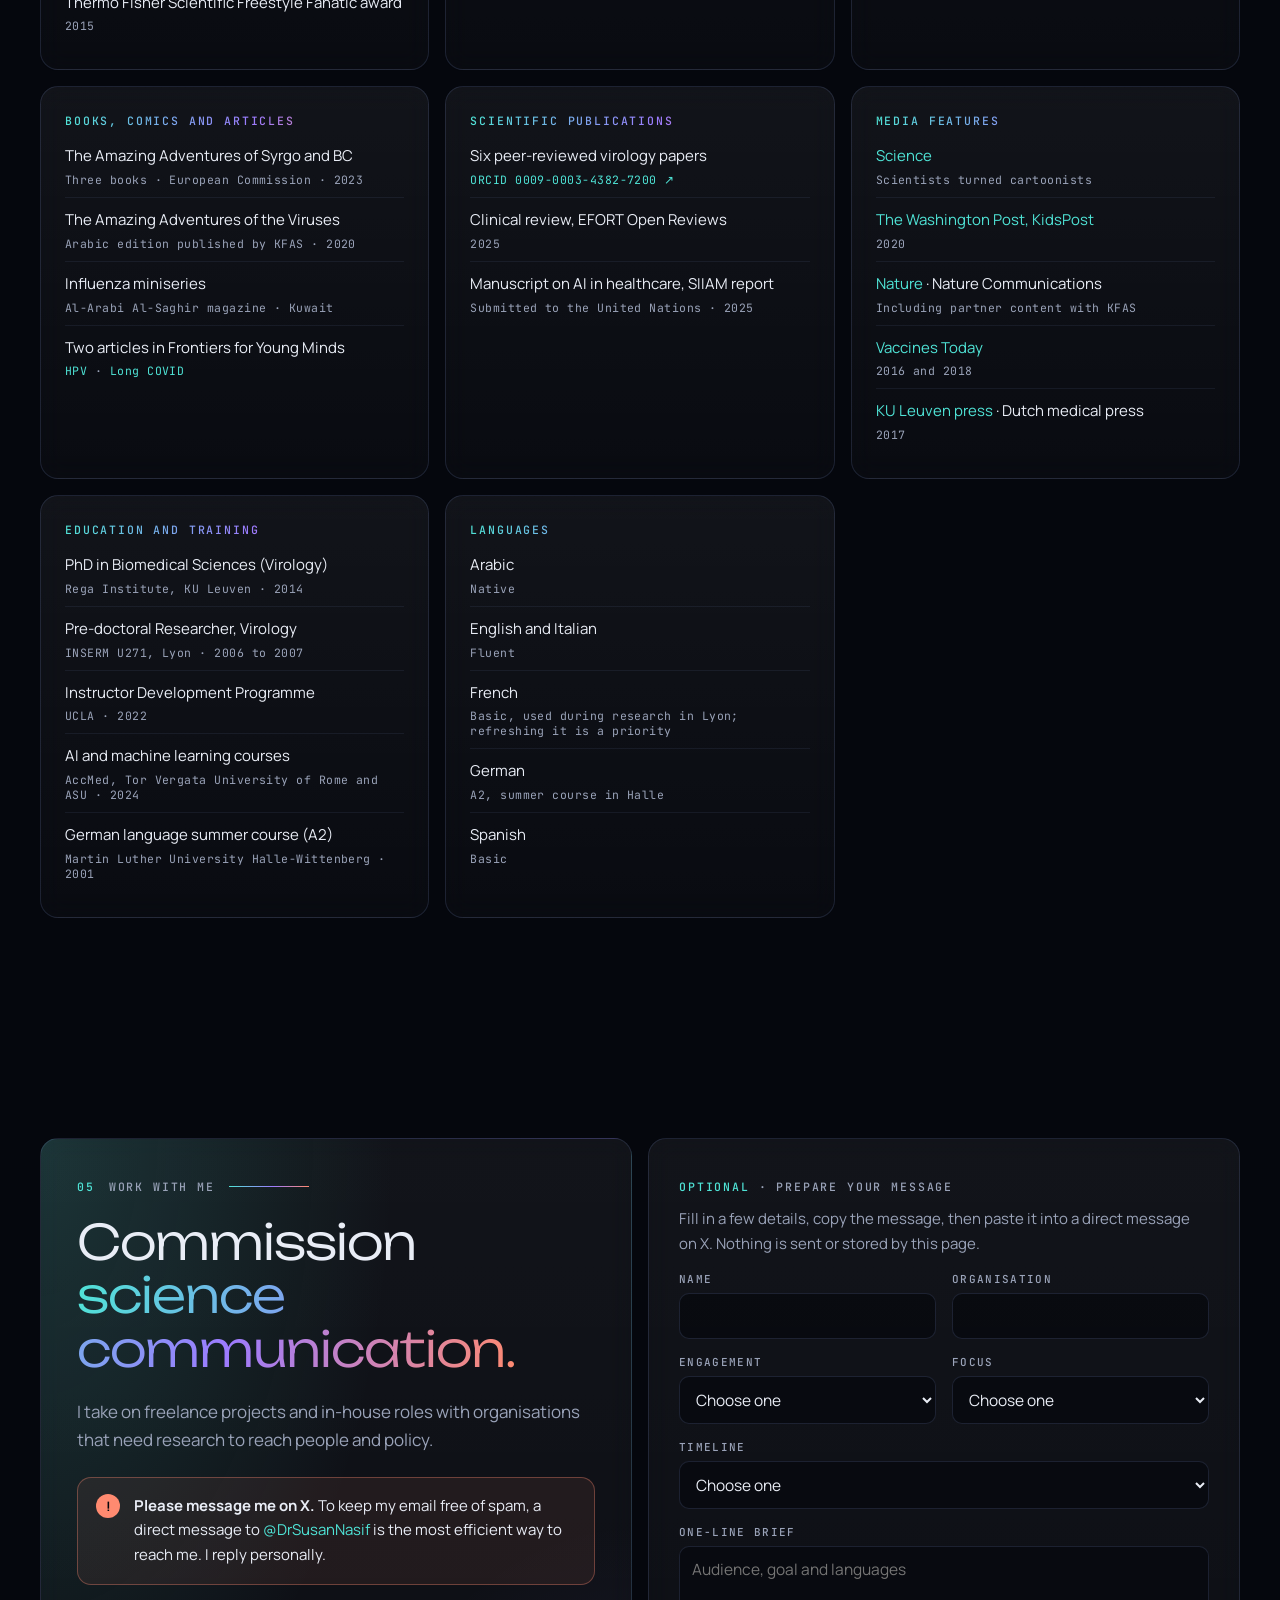
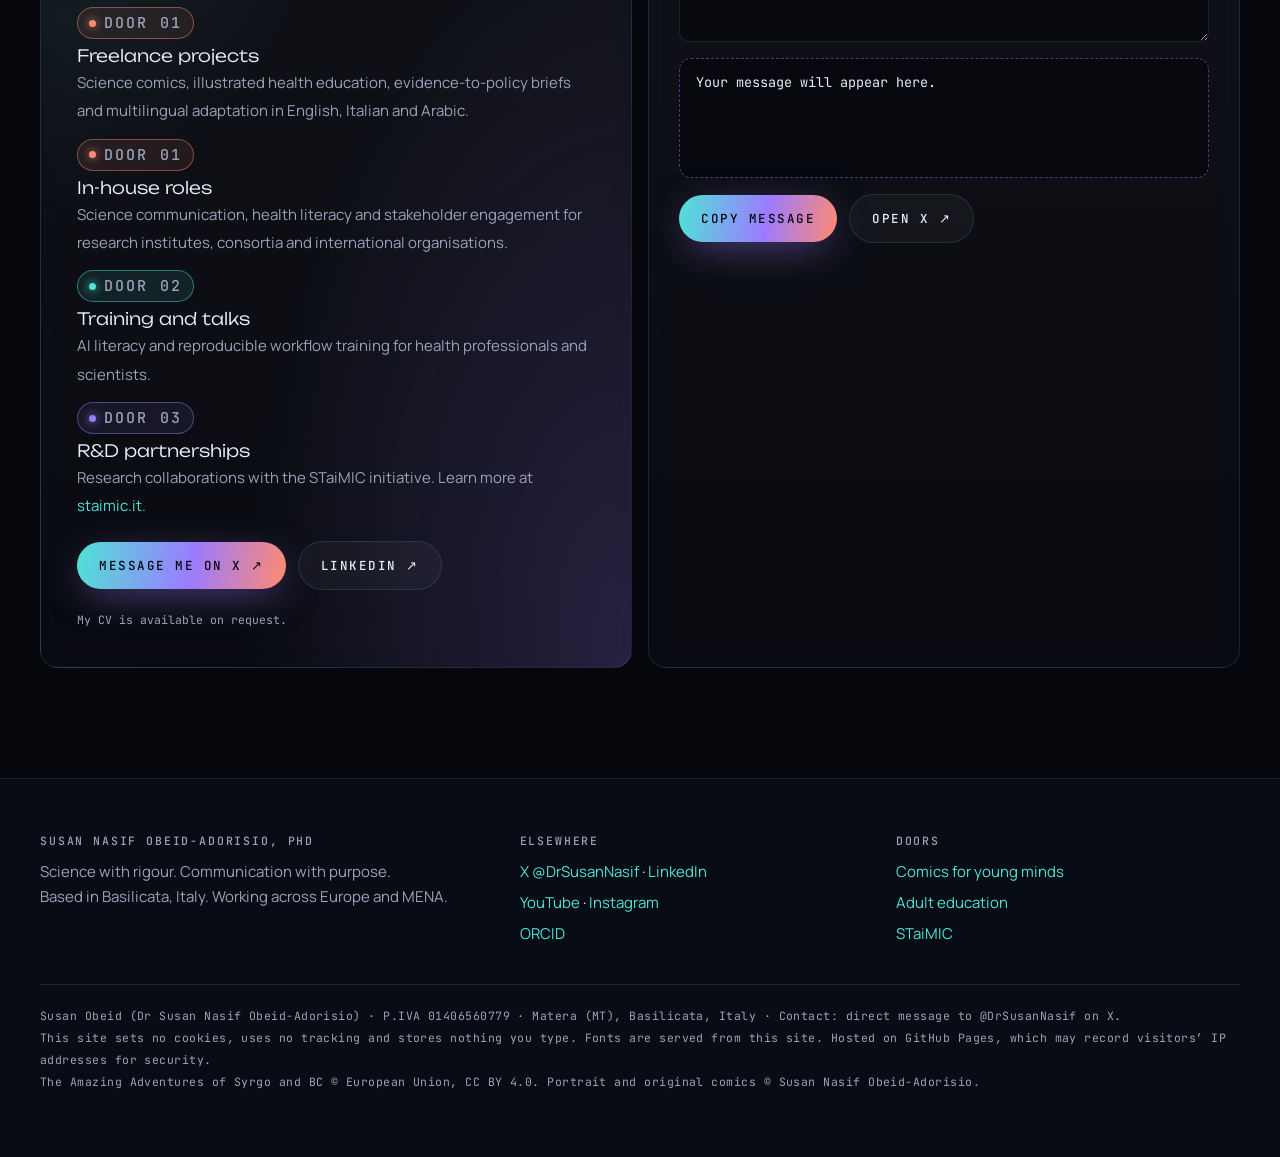
==== commit 6cef166e: "Remove remaining 'venture' wording; STaiMIC is an initiative Co-Authored-By: Claude Opus 5.5 <norepl" ====
--- a/index.html
+++ b/index.html
@@ -33,7 +33,7 @@
       <a href="#events">Events</a>
       <a href="#communication">Sci comm</a>
       <a href="#training">Training</a>
-      <a href="#venture">STaiMIC</a>
+      <a href="#staimic">STaiMIC</a>
       <a href="#career">Career</a>
       <a class="cta" href="#contact">Work with me</a>
     </nav>
@@ -48,7 +48,7 @@
     <div>
       <span class="chip">Virologist · Founder of STaiMIC · Science communicator</span>
       <h1>Rigorous science. <span class="grad">Useful evidence.</span></h1>
-      <p class="lede">PhD virologist, founder of <a href="#venture">STaiMIC</a>, an initiative for trustworthy biomedical evidence, and award-winning science communicator. For more than 20 years I have made research accessible to public, professional and policy audiences, in English, Italian and Arabic.</p>
+      <p class="lede">PhD virologist, founder of <a href="#staimic">STaiMIC</a>, an initiative for trustworthy biomedical evidence, and award-winning science communicator. For more than 20 years I have made research accessible to public, professional and policy audiences, in English, Italian and Arabic.</p>
       <div class="actions">
         <a class="btn solid" href="#contact">Commission science communication →</a>
         <a class="btn" href="#doors">Choose a door →</a>
@@ -99,7 +99,7 @@
       <article class="door3 panel d3">
         <span class="n">03</span>
         <h3>R&amp;D at STaiMIC <span class="phase">Founding phase</span></h3>
-        <p>An initiative for reproducible, evidence-led biomedical computation, in its founding phase on the way to becoming a venture.</p>
+        <p>An initiative for reproducible, evidence-led biomedical computation, currently in its founding phase.</p>
         <div class="paths">
           <a href="https://staimic.it/"><small>Learn more</small>Visit staimic.it ↗</a>
           <a href="https://x.com/DrSusanNasif"><small>Partners</small>Enquire by message on X ↗</a>
@@ -273,13 +273,13 @@
   </div>
 </section>
 
-<section id="venture" class="zone d3">
-  <div class="wrap">
-    <div class="venture slim panel">
+<section id="staimic" class="zone d3">
+  <div class="wrap">
+    <div class="initiative slim panel">
       <div class="v-text">
         <span class="door-tag d3">Door 03 · STaiMIC R&amp;D</span>
         <h2>Building the evidence <span class="grad">behind the decision.</span></h2>
-        <p>STaiMIC is an initiative I founded in Matera in 2026 with international partners. It is in its founding phase, on the way to becoming a venture, and works on reproducible, evidence-led biomedical computation, so that decisions in research and healthcare rest on evidence that can be traced and trusted.</p>
+        <p>STaiMIC is an initiative I founded in Matera in 2026 with international partners. It is in its founding phase and works on reproducible, evidence-led biomedical computation, so that decisions in research and healthcare rest on evidence that can be traced and trusted.</p>
         <div class="flow" aria-label="From biology to decision">
           <span>Biology</span><i></i><span>Data</span><i></i><span>Workflow</span><i></i><span>Evidence</span><i></i><span class="end">Decision</span>
         </div>
--- a/assets/site.css
+++ b/assets/site.css
@@ -257,7 +257,7 @@
 }
 
 /* Venture */
-.venture { display: grid; grid-template-columns: 1fr 1fr; gap: 40px; padding: 44px 40px; background: radial-gradient(90% 120% at 0% 0%, rgba(156, 123, 255, 0.18), transparent 55%), radial-gradient(80% 100% at 100% 100%, rgba(79, 227, 214, 0.14), transparent 55%), linear-gradient(180deg, rgba(255, 255, 255, 0.055), rgba(255, 255, 255, 0.02)); }
+.initiative { display: grid; grid-template-columns: 1fr 1fr; gap: 40px; padding: 44px 40px; background: radial-gradient(90% 120% at 0% 0%, rgba(156, 123, 255, 0.18), transparent 55%), radial-gradient(80% 100% at 100% 100%, rgba(79, 227, 214, 0.14), transparent 55%), linear-gradient(180deg, rgba(255, 255, 255, 0.055), rgba(255, 255, 255, 0.02)); }
 .v-text { display: flex; flex-direction: column; gap: 20px; }
 .v-text h2 { font-size: clamp(30px, 3.8vw, 50px); }
 .v-text > p { color: var(--muted); }
@@ -284,7 +284,7 @@
 .event p { color: var(--muted); font-size: 14.5px; margin-bottom: 10px; }
 .pending { display: inline-flex; align-items: center; gap: 8px; font: 500 10.5px var(--mono); letter-spacing: 0.12em; text-transform: uppercase; color: var(--coral); padding: 5px 10px; border-radius: 999px; border: 1px solid rgba(255, 138, 112, 0.4); background: rgba(255, 138, 112, 0.08); }
 .pending::before { content: ""; width: 7px; height: 7px; border-radius: 50%; background: var(--coral); box-shadow: 0 0 10px var(--coral); animation: pulse 2s ease-in-out infinite; }
-@media (max-width: 1040px) { .venture { grid-template-columns: 1fr; padding: 30px 24px; } .events { grid-template-columns: 1fr; } .tile.w6 { grid-column: 1 / -1; } }
+@media (max-width: 1040px) { .initiative { grid-template-columns: 1fr; padding: 30px 24px; } .events { grid-template-columns: 1fr; } .tile.w6 { grid-column: 1 / -1; } }
 @media (max-width: 640px) { .v-grid, .pillars { grid-template-columns: 1fr 1fr; } .event { grid-template-columns: 80px 1fr; } }
 .tile.w6 .viruses { max-width: 720px; }
 
@@ -338,7 +338,7 @@
   .flagship { gap: 26px; }
   .cover span { font-size: 10px; letter-spacing: 0.04em; }
   .event { padding: 20px 16px; gap: 14px; }
-  .venture { padding: 24px 18px; gap: 24px; }
+  .initiative { padding: 24px 18px; gap: 24px; }
   .v-grid { grid-template-columns: 1fr; }
   .tile, .metric, .block { padding: 20px 18px; }
   .globe { padding: 20px 18px; gap: 18px; }
@@ -356,7 +356,7 @@
 }
 .nav a, .mark span { white-space: nowrap; }
 @media (max-width: 1040px) { .nav { gap: 18px; } .nav a[href="#communication"], .nav a[href="#training"], .nav a[href="#career"], .nav a[href="index.html#training"], .nav a[href="index.html#career"] { display: none; } }
-.venture.slim { grid-template-columns: 1fr; max-width: 900px; margin-inline: auto; text-align: center; }
-.venture.slim .v-text { align-items: center; }
-.venture.slim .flow, .venture.slim .row { justify-content: center; }
-.venture.slim .v-text > p { max-width: 44em; }
+.initiative.slim { grid-template-columns: 1fr; max-width: 900px; margin-inline: auto; text-align: center; }
+.initiative.slim .v-text { align-items: center; }
+.initiative.slim .flow, .initiative.slim .row { justify-content: center; }
+.initiative.slim .v-text > p { max-width: 44em; }
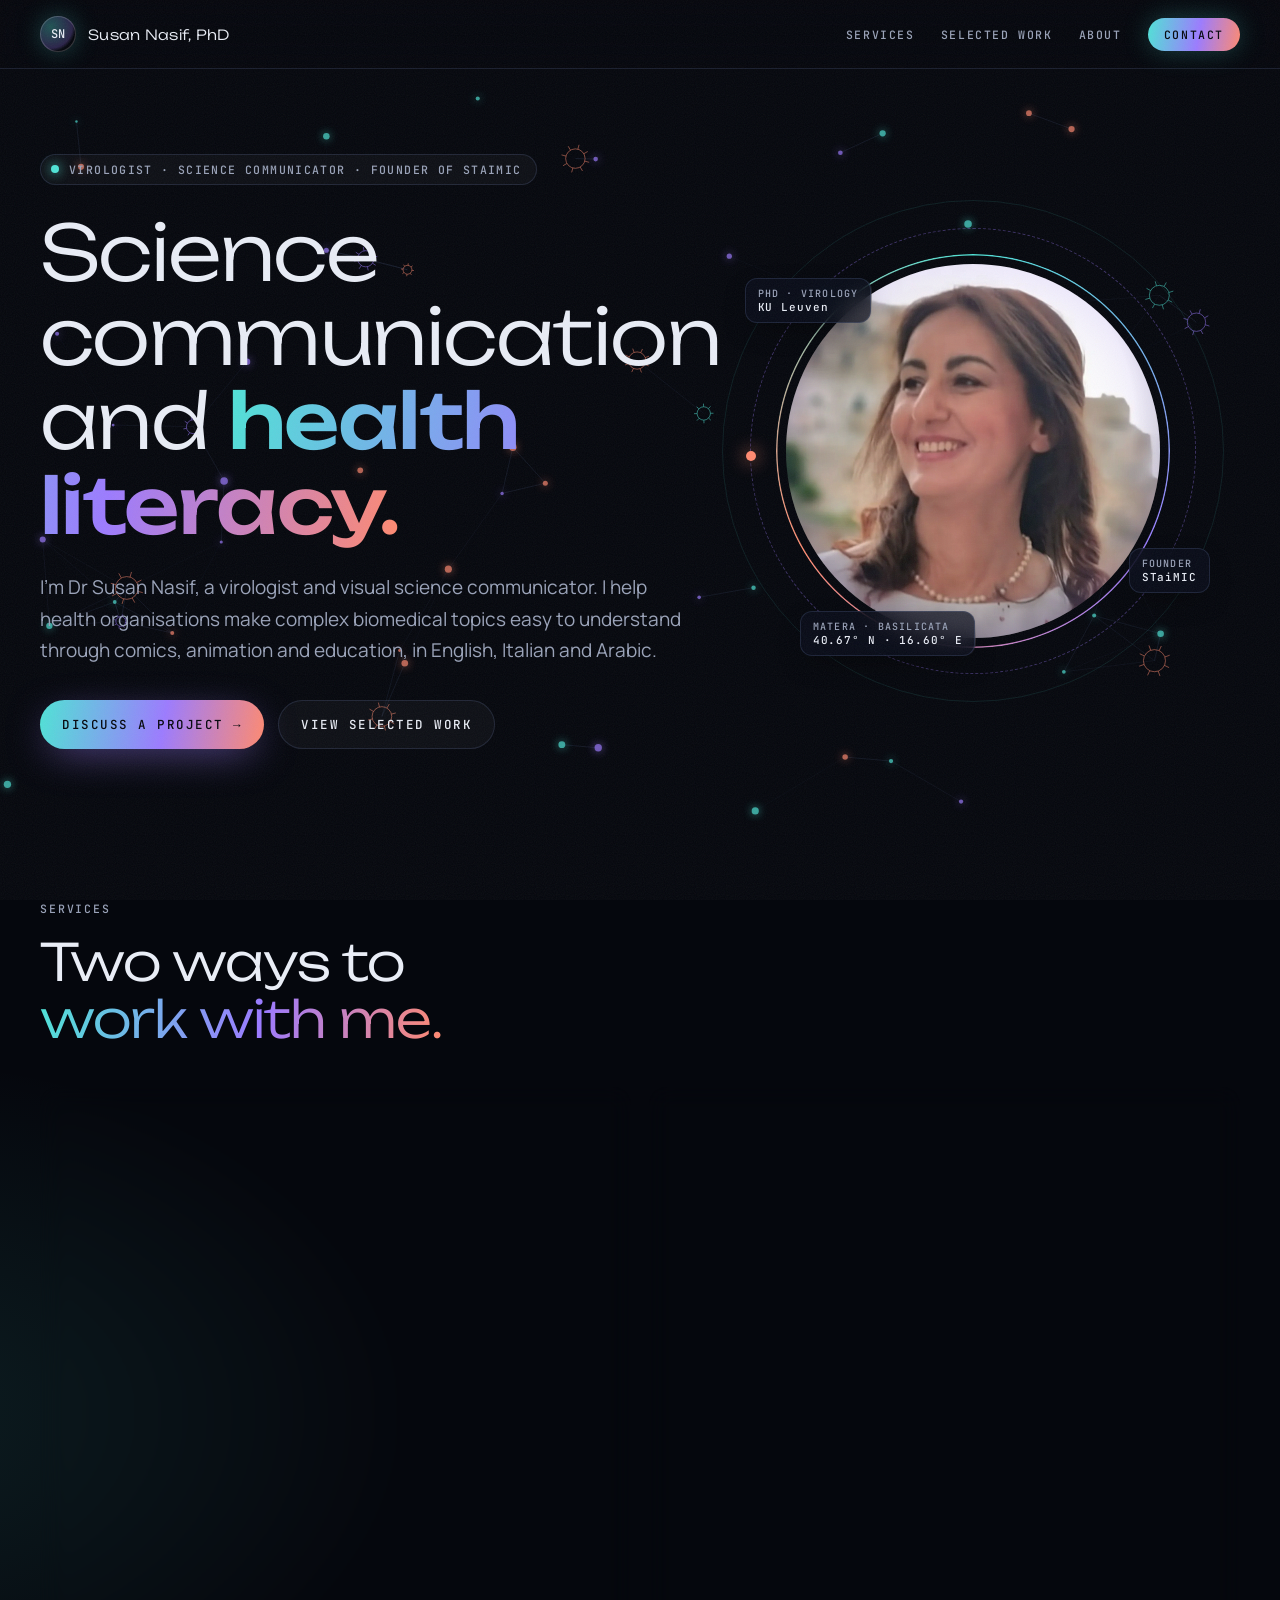
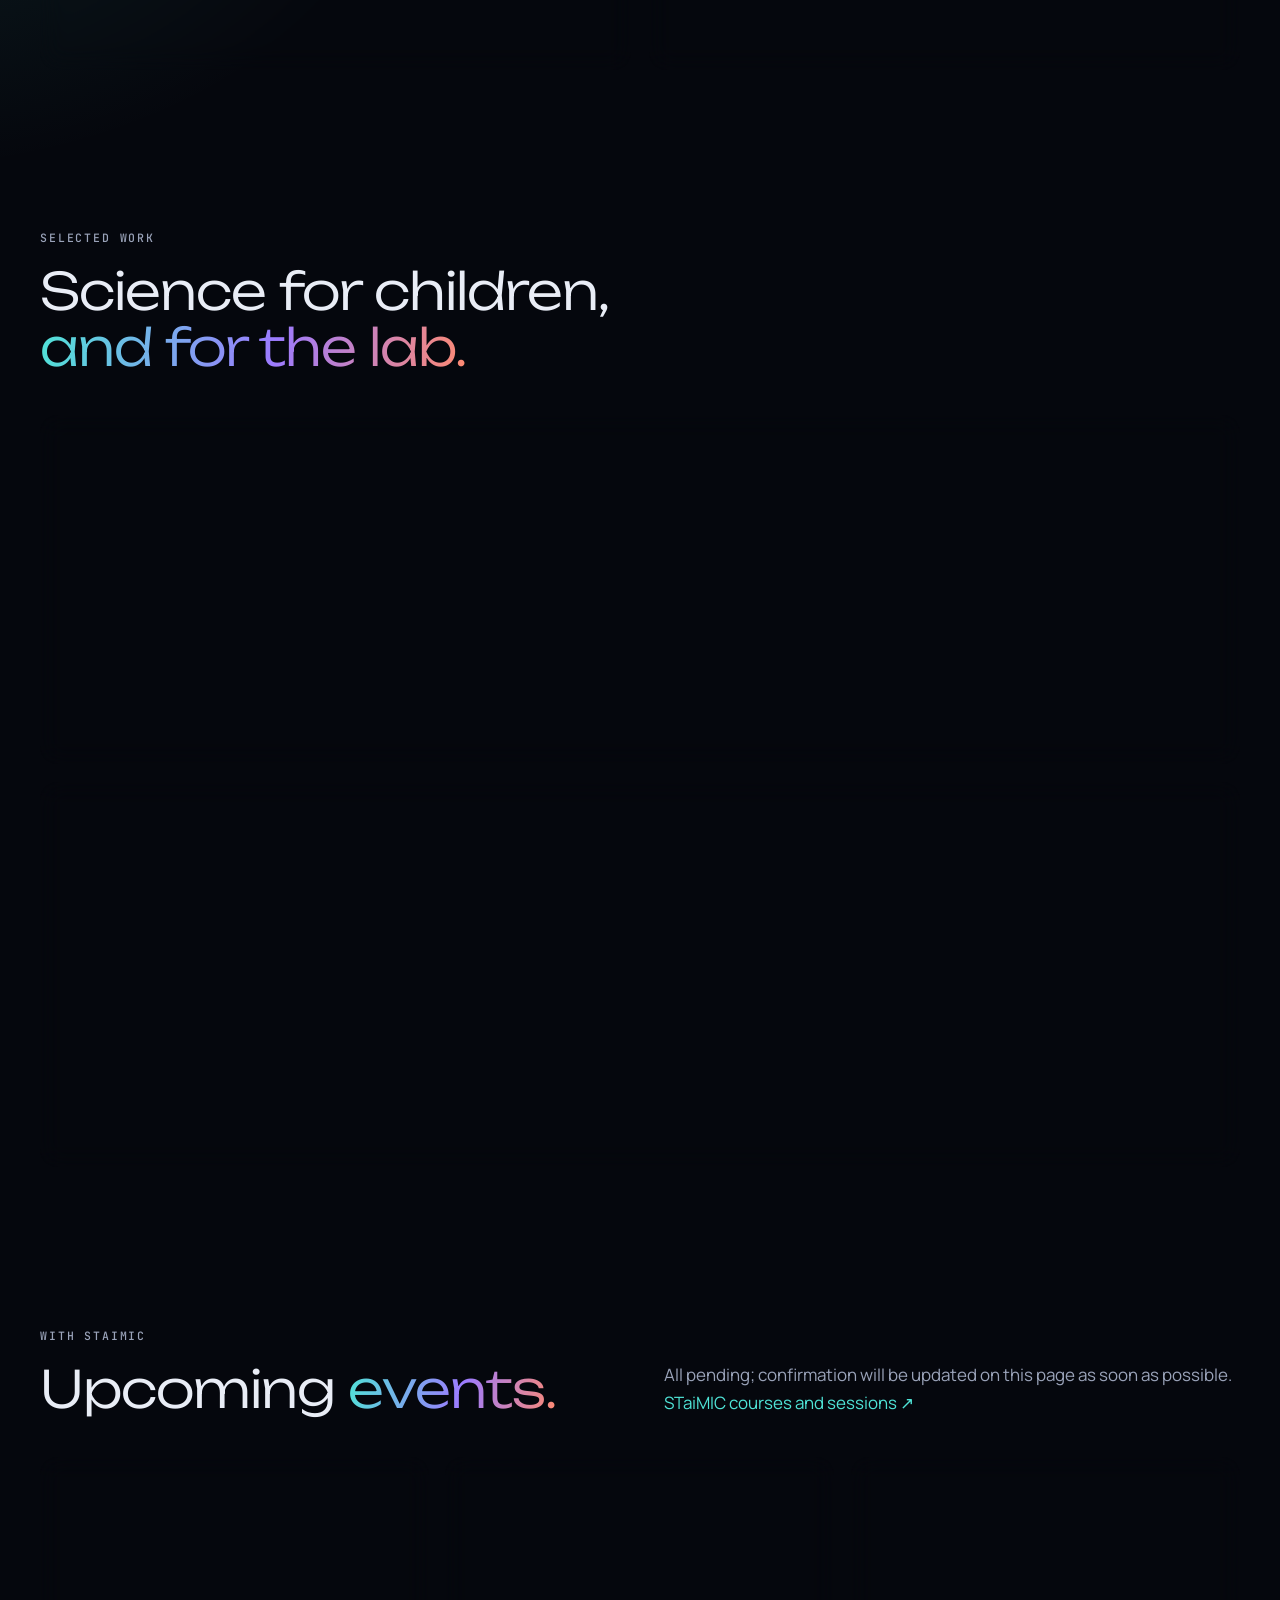
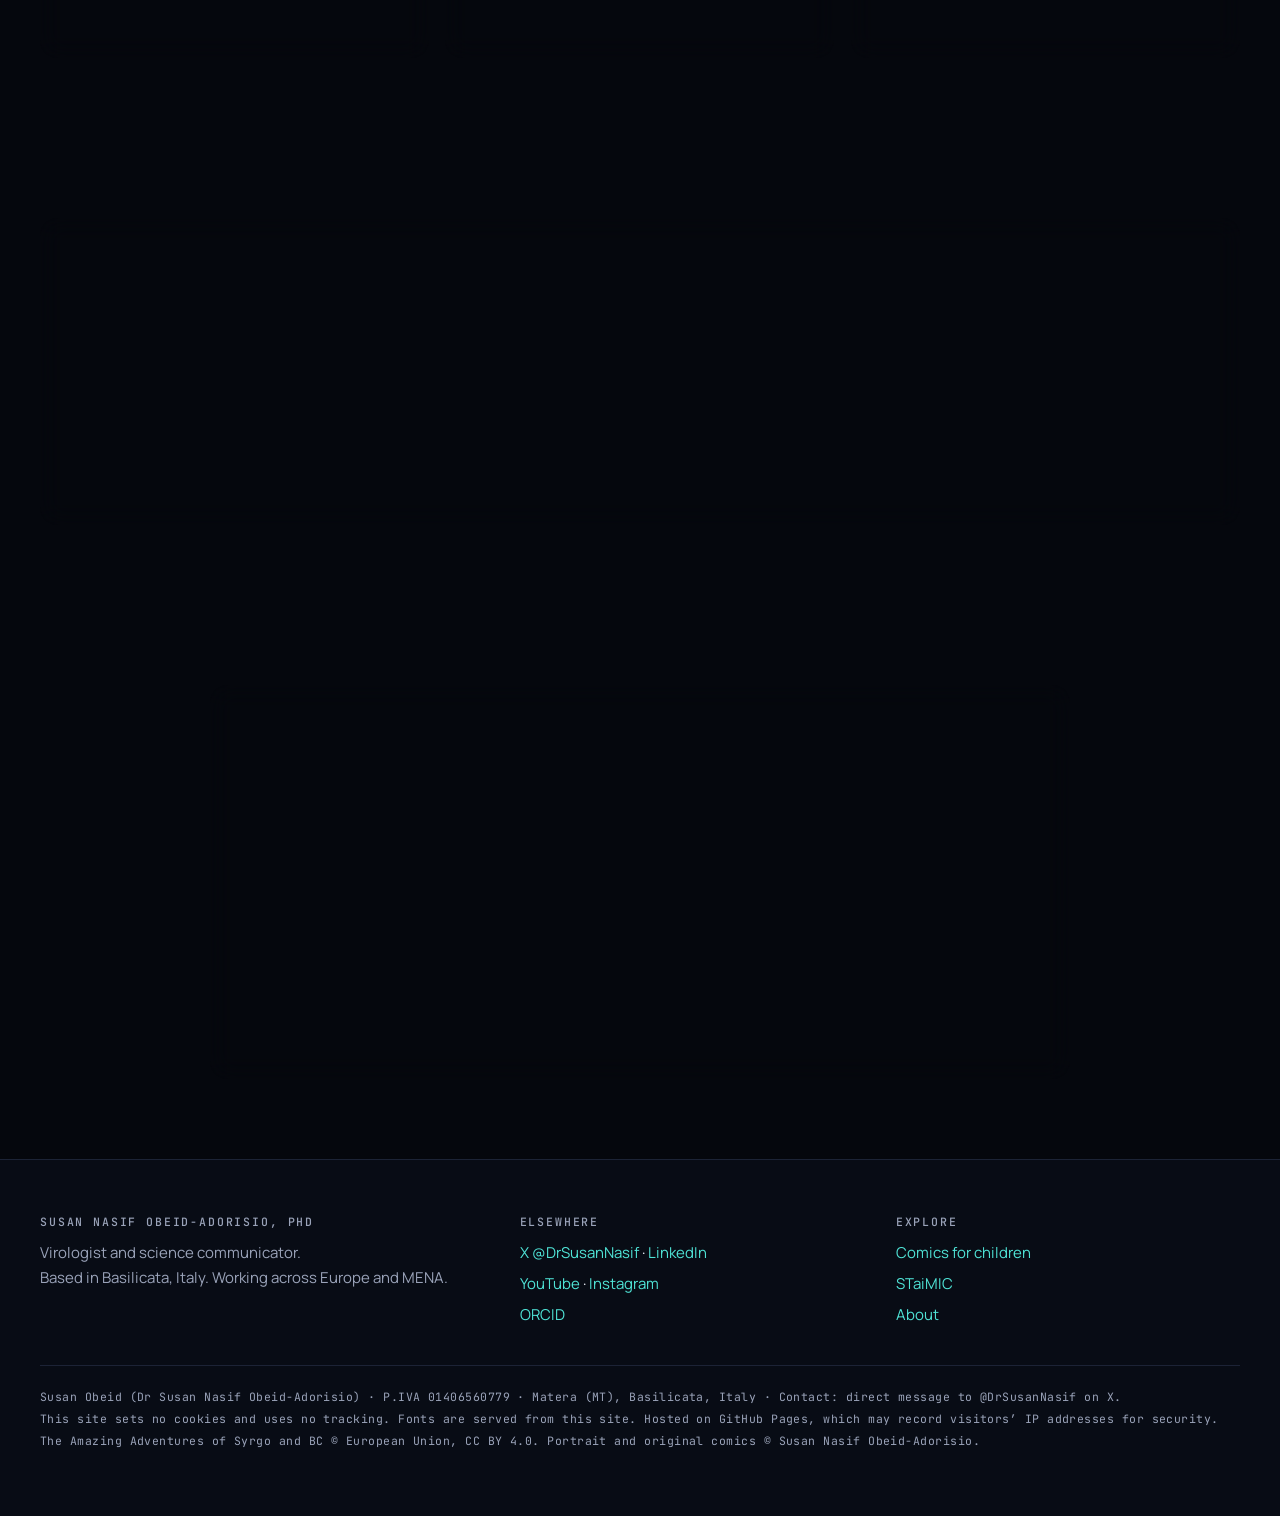
==== commit c48664a2: "Simplified edition: services, selected work, About page; training via STaiMIC" ====
--- a/index.html
+++ b/index.html
@@ -3,15 +3,15 @@
 <head>
 <meta charset="utf-8">
 <meta name="viewport" content="width=device-width, initial-scale=1">
-<title>Dr Susan Nasif</title>
-<meta name="description" content="Dr Susan Nasif Obeid-Adorisio, PhD: KU Leuven virologist, award-winning science communicator and founder of STaiMIC. Science comics, evidence-to-policy communication and health literacy in English, Italian and Arabic.">
+<title>Dr Susan Nasif · Science Communication and Health Literacy</title>
+<meta name="description" content="Dr Susan Nasif, virologist and visual science communicator: comics, animation and education that make biomedical topics easy to understand, in English, Italian and Arabic. Founder of STaiMIC.">
 <meta name="author" content="Susan Nasif Obeid-Adorisio">
 <meta name="theme-color" content="#05070D">
 <link rel="canonical" href="https://www.drsusannasif.com/">
 <meta property="og:type" content="website">
 <meta property="og:site_name" content="Dr Susan Nasif">
-<meta property="og:title" content="Dr Susan Nasif · Virologist and science communicator">
-<meta property="og:description" content="Rigorous science. Useful evidence. Science communication for public, professional and policy audiences.">
+<meta property="og:title" content="Dr Susan Nasif · Science communication and health literacy">
+<meta property="og:description" content="Comics, animation and education that make biomedical topics easy to understand.">
 <meta property="og:image" content="https://www.drsusannasif.com/og-card.png">
 <meta property="og:locale" content="en_GB">
 <link rel="preload" href="assets/fonts/unbounded-latin-300-normal.woff2" as="font" type="font/woff2" crossorigin>
@@ -29,13 +29,10 @@
   <div class="wrap">
     <a class="mark" href="#top" aria-label="Dr Susan Nasif, home"><i>SN</i><span>Susan Nasif, PhD</span></a>
     <nav class="nav" aria-label="Main">
-      <a href="#doors">Doors</a>
-      <a href="#events">Events</a>
-      <a href="#communication">Sci comm</a>
-      <a href="#training">Training</a>
-      <a href="#staimic">STaiMIC</a>
-      <a href="#career">Career</a>
-      <a class="cta" href="#contact">Work with me</a>
+      <a href="#services">Services</a>
+      <a href="#work">Selected work</a>
+      <a href="about.html">About</a>
+      <a class="cta" href="#contact">Contact</a>
     </nav>
   </div>
 </header>
@@ -46,18 +43,12 @@
   <canvas id="field" aria-hidden="true"></canvas>
   <div class="wrap">
     <div>
-      <span class="chip">Virologist · Founder of STaiMIC · Science communicator</span>
-      <h1>Rigorous science. <span class="grad">Useful evidence.</span></h1>
-      <p class="lede">PhD virologist, founder of <a href="#staimic">STaiMIC</a>, an initiative for trustworthy biomedical evidence, and award-winning science communicator. For more than 20 years I have made research accessible to public, professional and policy audiences, in English, Italian and Arabic.</p>
+      <span class="chip">Virologist · Science communicator · Founder of STaiMIC</span>
+      <h1>Science communication and <span class="grad">health literacy.</span></h1>
+      <p class="lede">I’m Dr Susan Nasif, a virologist and visual science communicator. I help health organisations make complex biomedical topics easy to understand through comics, animation and education, in English, Italian and Arabic.</p>
       <div class="actions">
-        <a class="btn solid" href="#contact">Commission science communication →</a>
-        <a class="btn" href="#doors">Choose a door →</a>
-      </div>
-      <div class="stats" aria-label="Key figures">
-        <div><strong>26</strong><span>Languages</span></div>
-        <div><strong>2026</strong><span>STaiMIC founded</span></div>
-        <div><strong>4</strong><span>Continents</span></div>
-        <div><strong>20+</strong><span>Years</span></div>
+        <a class="btn solid" href="#contact">Discuss a project →</a>
+        <a class="btn" href="#work">View selected work</a>
       </div>
     </div>
     <figure class="orbit">
@@ -65,131 +56,63 @@
       <img src="assets/img/portrait.webp" width="1100" height="1100" alt="Portrait of Dr Susan Nasif Obeid-Adorisio in Matera">
       <span class="vignette"></span>
       <span class="tag t1"><small>PhD · Virology</small>KU Leuven</span>
-      <span class="tag t2"><small>Founder · Executive Lead</small>STaiMIC</span>
+      <span class="tag t2"><small>Founder</small>STaiMIC</span>
       <span class="tag t3"><small>Matera · Basilicata</small>40.67° N · 16.60° E</span>
     </figure>
   </div>
 </div>
 
-<section id="doors">
+<section id="services">
   <div class="wrap">
     <div class="head">
-      <div><p class="label idx"><b>01</b> Find your way</p><h2>One scientist. <span class="grad">Three doors.</span></h2></div>
-      <p>Knock on the door that fits what you came for. Every section and event on this site carries the colour of its door.</p>
-    </div>
-    <div class="doors3">
-      <article class="door3 panel d1">
-        <span class="n">01</span>
-        <h3>Science communication</h3>
-        <p>Science comics, illustrated health education and evidence-to-policy communication, in English, Italian and Arabic.</p>
+      <div><p class="label">Services</p><h2>Two ways to <span class="grad">work with me.</span></h2></div>
+    </div>
+    <div class="services">
+      <article class="svc panel d1">
+        <span class="door-tag d1">Health literacy &amp; science communication</span>
+        <h3>Comics, animation and educational resources</h3>
+        <p>I create commissioned comics, animations and educational resources that help families and communities understand vaccines and other health topics.</p>
+        <ul class="pills"><li>Comics</li><li>Animation</li><li>Educational resources</li><li>English · Italian · Arabic</li></ul>
         <div class="paths">
-          <a href="https://drsusannasif.wordpress.com/"><small>Path A</small>For children and families ↗</a>
-          <a href="#communication"><small>Path B</small>For adults, professionals and policy →</a>
-        </div>
-      </article>
-      <article class="door3 panel d2">
-        <span class="n">02</span>
-        <h3>AI and workflow training</h3>
-        <p>Courses in AI for medicine and science, and hands-on training in reproducible workflows for biomedical data.</p>
+          <a href="#work"><small>Portfolio</small>Explore communication projects →</a>
+          <a href="https://drsusannasif.wordpress.com/"><small>Free to read</small>Comics for children and families ↗</a>
+        </div>
+      </article>
+      <article class="svc panel d2">
+        <span class="door-tag d2">Biomedical training &amp; research partnerships</span>
+        <h3>Through STaiMIC</h3>
+        <p>Through STaiMIC, I lead specialist training and research partnerships in biomedical AI and reproducible workflows. STaiMIC is an initiative in its founding phase; its services are booked and invoiced through staimic.it.</p>
+        <ul class="pills"><li>Training</li><li>Reproducible workflows</li><li>Evidence assessment</li><li>Advice</li></ul>
         <div class="paths">
-          <a href="learning.html"><small>Path A</small>AI courses for professionals →</a>
-          <a href="#training"><small>Path B</small>Workflow training at STaiMIC →</a>
-        </div>
-      </article>
-      <article class="door3 panel d3">
-        <span class="n">03</span>
-        <h3>R&amp;D at STaiMIC <span class="phase">Founding phase</span></h3>
-        <p>An initiative for reproducible, evidence-led biomedical computation, currently in its founding phase.</p>
-        <div class="paths">
-          <a href="https://staimic.it/"><small>Learn more</small>Visit staimic.it ↗</a>
-          <a href="https://x.com/DrSusanNasif"><small>Partners</small>Enquire by message on X ↗</a>
-        </div>
-      </article>
-    </div>
-  </div>
-</section>
-
-<section id="events">
+          <a href="https://www.staimic.it/#services"><small>Services</small>See services and request a quote ↗</a>
+          <a href="https://www.staimic.it/enroll"><small>Courses</small>Book a course ↗</a>
+          <a href="https://www.staimic.it/partners#collaborate"><small>Research</small>Propose a partnership ↗</a>
+        </div>
+      </article>
+    </div>
+  </div>
+</section>
+
+<section id="work">
   <div class="wrap">
     <div class="head">
-      <div><p class="label idx"><b>02</b> Where to meet me</p><h2>Upcoming <span class="grad">events.</span></h2></div>
-      <p>Events I expect to attend in early 2027, each labelled with its door. All are pending; confirmation will be updated on this page as soon as possible.</p>
-    </div>
-    <div class="events">
-      <article class="event panel d3">
-        <div class="date"><strong>03</strong><span>Feb 2027</span></div>
-        <div><span class="pending">Pending confirmation</span><span class="door-tag d3">Door 03 · R&amp;D</span><h3>life · the biomedical convention</h3><p>BioRN Life Science Cluster · Heidelberg Congress Center, Germany</p><a class="more" href="https://biorn.org/news-events/life-the-biomedical-convention-2026/">Event page ↗</a></div>
-      </article>
-      <article class="event panel d3">
-        <div class="date"><strong>15</strong><span>Feb 2027</span></div>
-        <div><span class="pending">Pending confirmation</span><span class="door-tag d3">Door 03 · R&amp;D</span><h3>Barcelona Health Innovation Week</h3><p>Biocat · Barcelona, Spain · runs 15 to 19 February</p><a class="more" href="https://bcnhealthinnovationweek.biocat.cat/">Event page ↗</a></div>
-      </article>
-      <article class="event panel d2">
-        <div class="date"><strong>24</strong><span>to 26 Feb 2027</span></div>
-        <div><span class="pending">Pending confirmation</span><span class="door-tag d2">Door 02 · AI</span><h3>Dublin Expo</h3><p>AI in public health · Dublin, Ireland</p></div>
-      </article>
-    </div>
-  </div>
-</section>
-
-<section id="communication" class="zone d1">
-  <div class="wrap">
-    <div class="head">
-      <div><span class="door-tag d1">Door 01 · Science communication</span><h2>Stories that <span class="grad">stay in memory.</span></h2></div>
-      <p>A speech bubble holds only a few words, so every word must earn its place. Through storytelling and imagery, comics capture attention and carry key messages in a visual, memorable way, which matters most when research and policy are written in complex language.</p>
-    </div>
-
-    <div class="flagship panel">
-      <div class="covers">
-        <a class="cover" href="https://op.europa.eu/en/publication-detail/-/publication/662eecad-df37-11ed-a05c-01aa75ed71a1/language-en"><img src="assets/img/syrgo-vol1.webp" width="616" height="873" alt="Cover of The Amazing Adventures of Syrgo and BC, Volume 1: Vaccines" loading="lazy"><span>Vol 1 · Vaccines ↗</span></a>
-        <a class="cover" href="https://op.europa.eu/en/publication-detail/-/publication/64747d4e-dff9-11ed-a05c-01aa75ed71a1/language-en"><img src="assets/img/syrgo-vol2.webp" width="611" height="867" alt="Cover of Volume 2: Human papillomavirus vaccine" loading="lazy"><span>Vol 2 · HPV ↗</span></a>
-        <a class="cover" href="https://op.europa.eu/en/publication-detail/-/publication/16416228-034e-11ee-87ec-01aa75ed71a1/language-en"><img src="assets/img/syrgo-vol3.webp" width="616" height="873" alt="Cover of Volume 3: Meningitis" loading="lazy"><span>Vol 3 · Meningitis ↗</span></a>
-      </div>
-      <div class="facts">
-        <span class="label"><b>Flagship</b> · European Commission, DG SANTE · 2023</span>
-        <h3 class="big">The Amazing Adventures of Syrgo and BC</h3>
-        <div class="fact"><h4>26 languages</h4><p>Published by the European Commission in all 24 official EU languages, plus Arabic and Ukrainian. Free to download.</p></div>
-        <div class="fact"><h4>Authored and led</h4><p>I created the characters, storylines and initial panels, with artwork refined by <a href="https://illustration.bogdanis.pl/work">Mar Bogdanis</a>. Scientific review by ECDC and EMA.</p></div>
-        <div class="fact"><h4>Recommended, and part of an award-winning campaign</h4><p>Listed by the <a href="https://www.chop.edu/parents-pack/resources/kids-and-teens-resources">Children’s Hospital of Philadelphia</a>. The series was part of DG SANTE’s <a href="https://ec.europa.eu/newsroom/sante/items/783315/en">#UnitedInProtection</a> campaign. In September 2023, the <a href="https://forbes.it/2023/09/18/un-nuovo-rinascimento-innovazione-e-sostenibilita-le-immagini-dellevento-forbes-al-four-seasons-di-firenze/">Forbes Italia Social Award</a> was given to DG SANTE for that campaign.</p></div>
-      </div>
-    </div>
-
-    <div class="bento">
-      <article class="tile panel w4 glow wide-m">
-        <span class="label">Cimaza · KFAS · 2020</span>
-        <h3>The Amazing Adventures of the Viruses</h3>
-        <p>My award-winning comic, translated into Arabic by the Kuwait Foundation for the Advancement of Sciences in 2020 as <em>The Amazing Adventures of the Virologists</em>. The Arabic edition came with songs based on the comics, so children could learn while singing, and won the Arab Thinking Award.</p>
-        <div class="links"><a href="https://arabthought.org/ar/arabi21/7472/%D9%85%D8%BA%D8%A7%D9%85%D8%B1%D8%A7%D8%AA-%D8%B9%D9%84%D9%85%D8%A7%D8%A1-%D8%A7%D9%84%D9%81%D9%8A%D8%B1%D9%88%D8%B3%D8%A7%D8%AA-%D8%A7%D9%84%D9%85%D8%B0%D9%87%D9%84%D8%A9-%D8%A7%D9%84%D9%84%D9%82%D8%A7%D8%AD%D8%A7%D8%AA">Arab Thought Foundation ↗</a><a href="https://www.nature.com/articles/d42473-018-00067-3">Nature, with KFAS ↗</a></div>
-      </article>
-      <article class="tile panel">
-        <span class="label">WHO Vaccine Safety Net</span>
-        <h3>Most popular vaccine materials</h3>
-        <p>My multilingual science comics have been the most popular communication materials on vaccines on the WHO Vaccine Safety Net website.</p>
-      </article>
-      <article class="tile panel w4 glow wide-m">
-        <span class="label">Cultural context · Arboviruses</span>
-        <h3>Myths from African, Caribbean and Latin American cultures</h3>
-        <p>Comics that borrow myths from African, Caribbean and Latin American cultures to raise awareness of arboviruses and to teach about them in the communities they affect most.</p>
-      </article>
-      <article class="tile panel">
-        <span class="label">Frontiers for Young Minds</span>
-        <h3>Science articles for young readers</h3>
-        <p>Comics are not everyone’s route to health literacy, so I also write short, peer-reviewed articles.</p>
-        <div class="links"><a href="https://kids.frontiersin.org/articles/10.3389/frym.2020.558213">HPV ↗</a><a href="https://kids.frontiersin.org/articles/10.3389/frym.2023.1098238">Long COVID ↗</a></div>
-      </article>
-      <article class="tile panel">
-        <span class="label">Al-Arabi Al-Saghir · Kuwait</span>
-        <h3>Influenza miniseries</h3>
-        <p>A comic miniseries on influenza for one of the Arab world’s best-known children’s magazines.</p>
-      </article>
-      
-      <article class="tile panel w4 wide-m">
-        <span class="label">AI · Ongoing, voluntary</span>
-        <h3>Reviving older health books</h3>
-        <p>With AI and software such as Maya, I revive older educational books, alone or with partners who ask for it, always with expert checks on accuracy.</p>
-      </article>
-    <article class="tile panel w6">
-        <span class="label">Rega Institute · KU Leuven</span>
+      <div><p class="label">Selected work</p><h2>Science for children, <span class="grad">and for the lab.</span></h2></div>
+    </div>
+    <div class="work">
+      <article class="item panel d1">
+        <div class="covers">
+          <a class="cover" href="https://op.europa.eu/en/publication-detail/-/publication/662eecad-df37-11ed-a05c-01aa75ed71a1/language-en"><img src="assets/img/syrgo-vol1.webp" width="616" height="873" alt="Cover of The Amazing Adventures of Syrgo and BC, Volume 1: Vaccines" loading="lazy"><span>Vaccines ↗</span></a>
+          <a class="cover" href="https://op.europa.eu/en/publication-detail/-/publication/64747d4e-dff9-11ed-a05c-01aa75ed71a1/language-en"><img src="assets/img/syrgo-vol2.webp" width="611" height="867" alt="Cover of Volume 2: Human papillomavirus vaccine" loading="lazy"><span>HPV ↗</span></a>
+          <a class="cover" href="https://op.europa.eu/en/publication-detail/-/publication/16416228-034e-11ee-87ec-01aa75ed71a1/language-en"><img src="assets/img/syrgo-vol3.webp" width="616" height="873" alt="Cover of Volume 3: Meningitis" loading="lazy"><span>Meningitis ↗</span></a>
+        </div>
+        <div class="item-text">
+          <span class="label"><b>For children and families</b> · European Commission, DG SANTE · 2023</span>
+          <h3>The Amazing Adventures of Syrgo and BC</h3>
+          <p>A three-volume vaccine-education comic series I authored for DG SANTE, published in all 24 official EU languages plus Arabic and Ukrainian. It was part of DG SANTE’s #UnitedInProtection campaign, which received the <a href="https://forbes.it/2023/09/18/un-nuovo-rinascimento-innovazione-e-sostenibilita-le-immagini-dellevento-forbes-al-four-seasons-di-firenze/">Forbes Italia Social Award</a>.</p>
+          <div class="row"><a class="more" href="https://op.europa.eu/en/publication-detail/-/publication/662eecad-df37-11ed-a05c-01aa75ed71a1/language-en">Read the series ↗</a><a class="more" href="https://drsusannasif.wordpress.com/">Comics site ↗</a></div>
+        </div>
+      </article>
+      <article class="item panel d1">
         <div class="viruses">
           <figure><img src="assets/img/virus-coronaviruses.webp" alt="3D coronavirus character" loading="lazy"><figcaption>Corona</figcaption></figure>
           <figure><img src="assets/img/virus-flaviviruses.webp" alt="3D flavivirus character" loading="lazy"><figcaption>Flavi</figcaption></figure>
@@ -198,239 +121,64 @@
           <figure><img src="assets/img/virus-poxviruses.webp" alt="3D poxvirus character" loading="lazy"><figcaption>Pox</figcaption></figure>
           <figure><img src="assets/img/virus-rabies.webp" alt="3D rabies virus character" loading="lazy"><figcaption>Rabies</figcaption></figure>
         </div>
-        <p class="caption">My sketches of virus families became the 3D characters of the <a href="https://rega.kuleuven.be/cmt/jn/">Laboratory of Virology and Antiviral Research</a>, modelled by Mattia Genini.</p>
-      </article>
-    </div>
-  </div>
-</section>
-
-<section id="impact" class="zone d1">
+        <div class="item-text">
+          <span class="label"><b>For university and adult audiences</b> · Rega Institute, KU Leuven</span>
+          <h3>Virus characters for the Neyts lab</h3>
+          <p>For the Laboratory of Virology and Antiviral Research, I sketched characters for each virus family, modelled in 3D by Mattia Genini and used by the lab to present its research. KU Leuven News featured the work in 2017.</p>
+          <div class="row"><a class="more" href="https://rega.kuleuven.be/cmt/jn/">The lab ↗</a><a class="more" href="https://nieuws.kuleuven.be/nl/2017/rega-professoren-vereeuwigd-als-stripfiguren">KU Leuven News ↗</a></div>
+        </div>
+      </article>
+    </div>
+  </div>
+</section>
+
+<section id="events" class="d2">
   <div class="wrap">
     <div class="head">
-      <div><span class="door-tag d1">Door 01 · Science communication</span><h2>From a child’s drawing to <span class="grad">a university syllabus.</span></h2></div>
-      <p>Materials are only useful if people pick them up. Mine have reached journal covers, European university teaching and classrooms on four continents.</p>
-    </div>
-    <div class="impact">
-      <article class="metric panel">
-        <span class="label">Journal cover · October 2023</span>
-        <h3>JPIDS front cover</h3>
-        <p>The Journal of the Pediatric Infectious Diseases Society chose for its cover a drawing inspired by <em>The Amazing Adventures of the Viruses</em>, made during a workshop in Bani Walid, Libya (Volume 12, Issue 10).</p>
-        <p style="margin-top:14px"><a class="more" href="https://academic.oup.com/jpids/issue/12/10">View the issue ↗</a></p>
-      </article>
-      <article class="metric panel">
-        <span class="label">Erasmus+ · European universities</span>
-        <h3>Innovirology</h3>
-        <p>My science communication reached university level when it was added to Innovirology, the EU-funded interactive guide for virology teaching, coordinated by Universidad Complutense de Madrid.</p>
-        <p style="margin-top:14px"><a class="more" href="https://www.ucm.es/encuentros/innovirology-1">About Innovirology ↗</a></p>
-      </article>
-    </div>
-    <div class="globe panel" aria-label="Workshops that used my comics, articles and animation">
-      <div style="--c:#4FE3D6"><h4>Europe</h4><ul><li>KU Leuven, Belgium</li><li><a href="https://eusea.info/">EUSEA</a></li><li><a href="https://www.isntd.org/">ISNTD</a>, United Kingdom</li><li>ISLA, United Kingdom</li><li>NIDA, United Kingdom</li></ul></div>
-      <div style="--c:#9C7BFF"><h4>North America</h4><ul><li>Arizona State University, Open Door</li><li>Oregon social services</li></ul></div>
-      <div style="--c:#FF8A70"><h4>Africa</h4><ul><li>Bani Walid University, Libya</li></ul></div>
-      <div style="--c:#7FB4FF"><h4>Asia</h4><ul><li>KFAS, Kuwait</li><li>Wise Junior, Saudi Arabia</li></ul></div>
-    </div>
-  </div>
-</section>
-
-<section id="training" class="zone d2">
-  <div class="wrap">
-    <div class="head">
-      <div><span class="door-tag d2">Door 02 · AI and workflow training</span><h2>AI and <span class="grad">workflow training.</span></h2></div>
-      <p>Training I have designed and taught, from AI for beginners to reproducible pipelines for biomedical data.</p>
-    </div>
-    <div class="bento">
-      <article class="tile panel">
-        <span class="label">2024 · Live online · Arabic</span>
-        <h3>AI in (bio)medicine for beginners</h3>
-        <p>Levels 1 and 2, March to July 2024: machine learning, Orange data mining, Python for data science and reproducible research.</p>
-        <div class="links"><a href="learning.html">Course details →</a></div>
-      </article>
-      <article class="tile panel">
-        <span class="label">2024 to 2025 · Professional education</span>
-        <h3>AI education for healthcare professionals</h3>
-        <p>More than 60 teaching hours helping healthcare professionals interpret AI and adopt it responsibly.</p>
-      </article>
-      <article class="tile panel">
-        <span class="label">STaiMIC · Live and recorded</span>
-        <h3>Reproducible workflow training</h3>
-        <p>Live, recorded and video formats on Zoom, YouTube and GitHub. Participants progressed to accepted oral presentations and teaching roles.</p>
-        <div class="links"><a href="https://staimic.it/">staimic.it ↗</a></div>
-      </article>
-      <article class="tile panel w3 wide-m">
-        <span class="label">Seqera · 2026</span>
-        <h3>Nextflow Ambassador</h3>
-        <p>Promoting Nextflow-based training and development in the community.</p>
-        <div class="links"><a href="https://www.nextflow.io/our_ambassadors.html">Ambassador programme ↗</a></div>
-      </article>
-      <article class="tile panel w3 wide-m">
-        <span class="label">Talk · 14 Oct 2026</span>
-        <h3>Nextflow Summit 2026</h3>
-        <p>HealthSeq-nf: learning to build and troubleshoot biomedical workflows, presented by Oscar Echeverri-Muñoz.</p>
-        <div class="links"><a href="https://summit.nextflow.io/2026/virtual/agenda/healthseq-nf-learning-to-build-and-troubleshoot-biomedical-workflows/">Talk page ↗</a></div>
-      </article>
-    </div>
-  </div>
-</section>
-
-<section id="staimic" class="zone d3">
-  <div class="wrap">
-    <div class="initiative slim panel">
-      <div class="v-text">
-        <span class="door-tag d3">Door 03 · STaiMIC R&amp;D</span>
-        <h2>Building the evidence <span class="grad">behind the decision.</span></h2>
-        <p>STaiMIC is an initiative I founded in Matera in 2026 with international partners. It is in its founding phase and works on reproducible, evidence-led biomedical computation, so that decisions in research and healthcare rest on evidence that can be traced and trusted.</p>
-        <div class="flow" aria-label="From biology to decision">
-          <span>Biology</span><i></i><span>Data</span><i></i><span>Workflow</span><i></i><span>Evidence</span><i></i><span class="end">Decision</span>
-        </div>
-        <p class="hint">Selected to contribute to the WHO/Europe Public Health Innovation Platform.</p>
-        <div class="row"><a class="btn solid" href="https://staimic.it/">Learn more at staimic.it ↗</a></div>
+      <div><p class="label">With STaiMIC</p><h2>Upcoming <span class="grad">events.</span></h2></div>
+      <p>All pending; confirmation will be updated on this page as soon as possible. <a href="https://www.staimic.it/events">STaiMIC courses and sessions ↗</a></p>
+    </div>
+    <div class="events">
+      <article class="event panel d2">
+        <div class="date"><strong>03</strong><span>Feb 2027</span></div>
+        <div><span class="pending">Pending confirmation</span><h3>life · the biomedical convention</h3><p>BioRN · Heidelberg, Germany</p><a class="more" href="https://biorn.org/news-events/life-the-biomedical-convention-2026/">Event page ↗</a></div>
+      </article>
+      <article class="event panel d2">
+        <div class="date"><strong>15</strong><span>Feb 2027</span></div>
+        <div><span class="pending">Pending confirmation</span><h3>Barcelona Health Innovation Week</h3><p>Biocat · Barcelona, Spain</p><a class="more" href="https://bcnhealthinnovationweek.biocat.cat/">Event page ↗</a></div>
+      </article>
+      <article class="event panel d2">
+        <div class="date"><strong>24</strong><span>to 26 Feb 2027</span></div>
+        <div><span class="pending">Pending confirmation</span><h3>Dublin Expo</h3><p>AI in public health · Dublin, Ireland</p></div>
+      </article>
+    </div>
+  </div>
+</section>
+
+<section id="about">
+  <div class="wrap">
+    <div class="bio panel">
+      <div>
+        <p class="label">About</p>
+        <h2>Dr Susan Nasif <span class="grad">Obeid&#8209;Adorisio</span></h2>
       </div>
-    </div>
-  </div>
-</section>
-
-<section id="career">
-  <div class="wrap">
-    <div class="head">
-      <div><p class="label idx"><b>03</b> Career</p><h2>A scientist’s rigour. <span class="grad">A storyteller’s instinct.</span></h2></div>
-      <p>My career began with viruses and antiviral strategies. It grew into a wider question: how do we make scientific evidence understandable, useful and worthy of trust?</p>
-    </div>
-    <div class="timeline">
-      <article class="role panel"><div class="when">Feb 2026 to present</div><div>
-        <div class="tags"><span class="door-tag d2">Door 02</span><span class="door-tag d3">Door 03</span></div><h3>Founder and Executive Lead, STaiMIC</h3><p class="org">Matera, Italy, with international partners</p>
-        <ul>
-          <li>Lead communication and content strategy for an initiative on the quality and traceability of evidence in biomedical research and healthcare.</li>
-          <li>Designed training in live, recorded and video formats on Zoom, YouTube and GitHub; participants progressed to accepted oral presentations and teaching roles.</li>
-          <li>Lead AI literacy and health literacy activities, including support for Cancer Literacy Day.</li>
-          <li>Selected for the WHO/Europe Public Health Innovation Platform (Domain 3, subgroups SG2 and SG3), 2026.</li>
-          <li>Nextflow Summit 2026: <a href="https://summit.nextflow.io/2026/virtual/agenda/healthseq-nf-learning-to-build-and-troubleshoot-biomedical-workflows/">HealthSeq-nf</a>, presented by Oscar Echeverri-Muñoz. <a href="https://staimic.it/">Visit STaiMIC ↗</a></li>
-        </ul></div></article>
-      <article class="role panel"><div class="when">2022 to 2023</div><div>
-        <div class="tags"><span class="door-tag d1">Door 01</span></div><h3>External Health Education Contractor</h3><p class="org">European Commission, DG SANTE</p>
-        <ul>
-          <li>Authored and led delivery of The Amazing Adventures of Syrgo and BC, a three-volume vaccine-education series in 26 languages.</li>
-          <li>Coordinated ECDC and EMA scientific review with editorial, translation and creative teams, keeping messages accurate, plain-language and consistent across every language version.</li>
-        </ul></div></article>
-      <article class="role panel"><div class="when">2020 to 2025</div><div>
-        <div class="tags"><span class="door-tag d1">Door 01</span><span class="door-tag d2">Door 02</span></div><h3>Independent Consultant, Health Education and Science Communication</h3><p class="org">Italy, Europe and MENA</p>
-        <ul>
-          <li>Led storyline and animation for an EU and PON-funded health-awareness programme for Roma and Sinti communities, with Università Cattolica, the Center for Global Health and Croce Rossa Italiana, 2023.</li>
-          <li>Developed interactive Long COVID e-learning modules for children and families for Gemelli IRCCS, 2022.</li>
-          <li>Engaged experts, policy makers and public-health stakeholders across Arabic and English-speaking networks; delivered more than 60 hours of live education for healthcare professionals.</li>
-          <li>Co-authored a manuscript on AI in healthcare for the SIIAM report submitted to the United Nations, 2025; guest lecturer in virology, UCLA Extension, 2021.</li>
-        </ul></div></article>
-      <article class="role panel"><div class="when">2014 to 2020</div><div>
-        <div class="tags"><span class="door-tag d1">Door 01</span></div><h3>Founder, Cimaza</h3><p class="org">Belgium</p>
-        <ul>
-          <li>Led a multilingual science communication and vaccine-education consultancy for institutional and pharmaceutical clients across the United States, Europe and the Gulf, including CHOP, ASU and KFAS.</li>
-          <li>Created the award-winning comic The Amazing Adventures of the Viruses, and its Arabic edition published by KFAS in 2020.</li>
-        </ul></div></article>
-      <article class="role panel"><div class="when">2007 to 2014</div><div>
-        <div class="tags"><span class="door-tag d3">Research</span></div><h3>Antiviral Drug Discovery Researcher</h3><p class="org">Rega Institute, KU Leuven, Belgium</p>
-        <ul>
-          <li>Hepatitis C and dengue antiviral research, including a Wellcome Trust-supported project with Janssen Pharmaceutica.</li>
-          <li>Co-authored six peer-reviewed virology publications in an international, multidisciplinary team.</li>
-        </ul></div></article>
-    </div>
-  </div>
-</section>
-
-<section id="record">
-  <div class="wrap">
-    <div class="head">
-      <div><p class="label idx"><b>04</b> Record and service</p><h2>Contributing to <span class="grad">the wider conversation.</span></h2></div>
-      <p>Awards, appointments, publications and press, each with its source where one is online.</p>
-    </div>
-    <div class="record">
-      <div class="block panel"><h3 class="grad">Awards</h3><ul>
-        <li><a href="https://forbes.it/2023/09/18/un-nuovo-rinascimento-innovazione-e-sostenibilita-le-immagini-dellevento-forbes-al-four-seasons-di-firenze/">Forbes Italia Social Award</a><small>2023 · awarded to DG SANTE for its #UnitedInProtection campaign, which included Syrgo and BC</small></li>
-        <li><a href="https://arabthought.org/ar/arabi21/7472/%D9%85%D8%BA%D8%A7%D9%85%D8%B1%D8%A7%D8%AA-%D8%B9%D9%84%D9%85%D8%A7%D8%A1-%D8%A7%D9%84%D9%81%D9%8A%D8%B1%D9%88%D8%B3%D8%A7%D8%AA-%D8%A7%D9%84%D9%85%D8%B0%D9%87%D9%84%D8%A9-%D8%A7%D9%84%D9%84%D9%82%D8%A7%D8%AD%D8%A7%D8%AA">Arab Thinking Award</a><small>2020 · Arabic edition</small></li>
-        <li>MSD-Merck Health Literacy Award<small>2020</small></li>
-        <li><a href="https://www.vaccinestoday.eu/?p=47066">Vaccines Champion, Vaccines Today</a><small>2018</small></li>
-        <li>ISLA Health Literacy Award<small>2017</small></li>
-        <li>Thermo Fisher Scientific Freestyle Fanatic award<small>2015</small></li>
-      </ul></div>
-      <div class="block panel"><h3 class="grad">Current appointments</h3><ul>
-        <li>Contributor, WHO/Europe Public Health Innovation Platform<small>Digital Innovation · 2026</small></li>
-                <li>Pitch Deck Reviewer, BioExpert Network<small>2026</small></li>
-        <li><a href="https://www.nextflow.io/our_ambassadors.html">Nextflow Ambassador</a>, Seqera<small>2026</small></li>
-      </ul></div>
-      <div class="block panel"><h3 class="grad">Conferences and seminars</h3><ul>
-        <li>Session chair, AI in Health Research, Education and Training<small>Oman · 2025</small></li>
-        <li>Guest speaker, EU Health Policy Platform<small>European Commission · 2024</small></li>
-        <li>Contributor, <a href="https://www.isntd.org/">ISNTD</a>, twice<small>International Society for Neglected Tropical Diseases</small></li>
-        <li>EU Vaccines Hesitancy Platform<small>European Commission · 2017 to 2018</small></li>
-      </ul></div>
-      <div class="block panel"><h3 class="grad">Books, comics and articles</h3><ul>
-        <li>The Amazing Adventures of Syrgo and BC<small>Three books · European Commission · 2023</small></li>
-        <li>The Amazing Adventures of the Viruses<small>Arabic edition published by KFAS · 2020</small></li>
-        <li>Influenza miniseries<small>Al-Arabi Al-Saghir magazine · Kuwait</small></li>
-        <li>Two articles in Frontiers for Young Minds<small><a href="https://kids.frontiersin.org/articles/10.3389/frym.2020.558213">HPV</a> · <a href="https://kids.frontiersin.org/articles/10.3389/frym.2023.1098238">Long COVID</a></small></li>
-      </ul></div>
-      <div class="block panel"><h3 class="grad">Scientific publications</h3><ul>
-        <li>Six peer-reviewed virology papers<small><a href="https://orcid.org/0009-0003-4382-7200">ORCID 0009-0003-4382-7200 ↗</a></small></li>
-        <li>Clinical review, EFORT Open Reviews<small>2025</small></li>
-        <li>Manuscript on AI in healthcare, SIIAM report<small>Submitted to the United Nations · 2025</small></li>
-      </ul></div>
-      <div class="block panel"><h3 class="grad">Media features</h3><ul>
-        <li><a href="https://www.science.org/content/article/how-secret-late-night-experiments-transformed-two-scientists-master-cartoonists">Science</a><small>Scientists turned cartoonists</small></li>
-        <li><a href="https://www.washingtonpost.com/lifestyle/kidspost/vaccines-are-like-a-giving-your-bodys-defenses-a-cheat-sheet/2020/02/14/df89dce6-4ce5-11ea-9b5c-eac5b16dafaa_story.html">The Washington Post, KidsPost</a><small>2020</small></li>
-        <li><a href="https://www.nature.com/articles/d42473-018-00067-3">Nature</a> · Nature Communications<small>Including partner content with KFAS</small></li>
-        <li><a href="https://www.vaccinestoday.eu/stories/meet-the-scientist-using-comics-to-save-lives/">Vaccines Today</a><small>2016 and 2018</small></li>
-        <li><a href="https://nieuws.kuleuven.be/nl/2017/rega-professoren-vereeuwigd-als-stripfiguren">KU Leuven press</a> · Dutch medical press<small>2017</small></li>
-      </ul></div>
-      <div class="block panel"><h3 class="grad">Education and training</h3><ul>
-        <li>PhD in Biomedical Sciences (Virology)<small>Rega Institute, KU Leuven · 2014</small></li>
-        <li>Pre-doctoral Researcher, Virology<small>INSERM U271, Lyon · 2006 to 2007</small></li>
-        <li>Instructor Development Programme<small>UCLA · 2022</small></li>
-        <li>AI and machine learning courses<small>AccMed, Tor Vergata University of Rome and ASU · 2024</small></li>
-        <li>German language summer course (A2)<small>Martin Luther University Halle-Wittenberg · 2001</small></li>
-      </ul></div>
-      <div class="block panel"><h3 class="grad">Languages</h3><ul>
-        <li>Arabic<small>Native</small></li>
-        <li>English and Italian<small>Fluent</small></li>
-        <li>French<small>Basic, used during research in Lyon; refreshing it is a priority</small></li>
-        <li>German<small>A2, summer course in Halle</small></li>
-        <li>Spanish<small>Basic</small></li>
-      </ul></div>
+      <div class="bio-text">
+        <p>I am a KU Leuven-trained virologist. After seven years in antiviral drug discovery, I founded the science communication studio Cimaza in 2014, authored the European Commission’s vaccine comics for DG SANTE, and in 2026 founded STaiMIC in Matera.</p>
+        <ul class="pills"><li>PhD, KU Leuven</li><li>European Commission, DG SANTE</li><li>WHO/Europe Public Health Innovation Platform</li><li>English · Italian · Arabic</li></ul>
+        <a class="btn" href="about.html">Full profile →</a>
+      </div>
     </div>
   </div>
 </section>
 
 <section id="contact">
-  <div class="wrap contact">
-    <div class="lead panel">
-      <p class="label idx"><b>05</b> Work with me</p>
-      <h2>Commission <span class="grad">science communication.</span></h2>
-      <p style="color:var(--muted)">I take on freelance projects and in-house roles with organisations that need research to reach people and policy.</p>
-      <div class="notice"><span><strong>Please message me on X.</strong> To keep my email free of spam, a direct message to <a href="https://x.com/DrSusanNasif">@DrSusanNasif</a> is the most efficient way to reach me. I reply personally.</span></div>
-      <div class="offer">
-        <div><span class="door-tag d1">Door 01</span><strong>Freelance projects</strong><span>Science comics, illustrated health education, evidence-to-policy briefs and multilingual adaptation in English, Italian and Arabic.</span></div>
-        <div><span class="door-tag d1">Door 01</span><strong>In-house roles</strong><span>Science communication, health literacy and stakeholder engagement for research institutes, consortia and international organisations.</span></div>
-        <div><span class="door-tag d2">Door 02</span><strong>Training and talks</strong><span>AI literacy and reproducible workflow training for health professionals and scientists.</span></div>
-        <div><span class="door-tag d3">Door 03</span><strong>R&amp;D partnerships</strong><span>Research collaborations with the STaiMIC initiative. Learn more at <a href="https://staimic.it/">staimic.it</a>.</span></div>
-      </div>
-      <div class="row"><a class="btn solid" href="https://x.com/DrSusanNasif">Message me on X ↗</a><a class="btn" href="https://www.linkedin.com/in/drsusannasif/">LinkedIn ↗</a></div>
-      <p class="hint">My CV is available on request.</p>
-    </div>
-
-    <div class="builder panel" aria-label="Prepare your message">
-      <div class="full"><span class="label"><b>Optional</b> · Prepare your message</span><p style="color:var(--muted);font-size:15px;margin-top:8px">Fill in a few details, copy the message, then paste it into a direct message on X. Nothing is sent or stored by this page.</p></div>
-      <label for="b_name">Name<input id="b_name" type="text" maxlength="80" autocomplete="name"></label>
-      <label for="b_org">Organisation<input id="b_org" type="text" maxlength="120" autocomplete="organization"></label>
-      <label for="b_type">Engagement
-        <select id="b_type"><option value="">Choose one</option><option>a freelance project</option><option>an in-house role</option><option>a talk or workshop</option><option>a partnership</option></select>
-      </label>
-      <label for="b_focus">Focus
-        <select id="b_focus"><option value="">Choose one</option><option>science comics and visual storytelling</option><option>evidence-to-policy communication</option><option>vaccine and health literacy</option><option>multilingual adaptation (EN, IT, AR)</option><option>training and e-learning</option></select>
-      </label>
-      <label class="full" for="b_time">Timeline
-        <select id="b_time"><option value="">Choose one</option><option>within a month</option><option>in 1 to 3 months</option><option>in 3 to 6 months</option><option>later or flexible</option></select>
-      </label>
-      <label class="full" for="b_brief">One-line brief<textarea id="b_brief" maxlength="280" placeholder="Audience, goal and languages"></textarea></label>
-      <output class="full" id="b_out" for="b_name b_org b_type b_focus b_time b_brief">Your message will appear here.</output>
-      <div class="full row"><button class="btn solid" type="button" id="b_copy">Copy message</button><a class="btn" href="https://x.com/DrSusanNasif">Open X ↗</a><span class="hint" id="b_status" role="status" aria-live="polite"></span></div>
+  <div class="wrap">
+    <div class="lead panel contact-one">
+      <p class="label">Contact</p>
+      <h2>Discuss <span class="grad">a project.</span></h2>
+      <div class="notice"><span><strong>Please message me on X.</strong> To keep my inbox free of spam, a direct message to <a href="https://x.com/DrSusanNasif">@DrSusanNasif</a> is the most efficient way to reach me. I reply personally.</span></div>
+      <div class="row"><a class="btn solid" href="https://x.com/DrSusanNasif">Discuss a project on X ↗</a><a class="btn" href="https://www.linkedin.com/in/drsusannasif/">LinkedIn ↗</a></div>
+      <p class="hint">Training and research partnerships are booked through <a href="https://www.staimic.it/">staimic.it</a>. My CV is available on request.</p>
     </div>
   </div>
 </section>
@@ -439,81 +187,21 @@
 
 <footer>
   <div class="wrap">
-    <div><h4>Susan Nasif Obeid-Adorisio, PhD</h4><p style="color:var(--muted);font-size:15px">Science with rigour. Communication with purpose.<br>Based in Basilicata, Italy. Working across Europe and MENA.</p></div>
+    <div><h4>Susan Nasif Obeid-Adorisio, PhD</h4><p style="color:var(--muted);font-size:15px">Virologist and science communicator.<br>Based in Basilicata, Italy. Working across Europe and MENA.</p></div>
     <div><h4>Elsewhere</h4><ul>
       <li><a href="https://x.com/DrSusanNasif">X @DrSusanNasif</a> · <a href="https://www.linkedin.com/in/drsusannasif/">LinkedIn</a></li>
       <li><a href="https://www.youtube.com/@DrSusanNasif">YouTube</a> · <a href="https://www.instagram.com/drsusannasif/">Instagram</a></li>
       <li><a href="https://orcid.org/0009-0003-4382-7200">ORCID</a></li>
     </ul></div>
-    <div><h4>Doors</h4><ul>
-      <li><a href="https://drsusannasif.wordpress.com/">Comics for young minds</a></li>
-      <li><a href="learning.html">Adult education</a></li>
-      <li><a href="https://staimic.it/">STaiMIC</a></li>
+    <div><h4>Explore</h4><ul>
+      <li><a href="https://drsusannasif.wordpress.com/">Comics for children</a></li>
+      <li><a href="https://www.staimic.it/">STaiMIC</a></li>
+      <li><a href="about.html">About</a></li>
     </ul></div>
-    <p class="legal">Susan Obeid (Dr Susan Nasif Obeid-Adorisio) · P.IVA 01406560779 · Matera (MT), Basilicata, Italy · Contact: direct message to @DrSusanNasif on X.<br>This site sets no cookies, uses no tracking and stores nothing you type. Fonts are served from this site. Hosted on GitHub Pages, which may record visitors’ IP addresses for security.<br>The Amazing Adventures of Syrgo and BC © European Union, CC BY 4.0. Portrait and original comics © Susan Nasif Obeid-Adorisio.</p>
+    <p class="legal">Susan Obeid (Dr Susan Nasif Obeid-Adorisio) · P.IVA 01406560779 · Matera (MT), Basilicata, Italy · Contact: direct message to @DrSusanNasif on X.<br>This site sets no cookies and uses no tracking. Fonts are served from this site. Hosted on GitHub Pages, which may record visitors’ IP addresses for security.<br>The Amazing Adventures of Syrgo and BC © European Union, CC BY 4.0. Portrait and original comics © Susan Nasif Obeid-Adorisio.</p>
   </div>
 </footer>
 
-<script>
-/* Hero field: drifting virions linked like an evidence network */
-(function () {
-  var c = document.getElementById('field');
-  if (!c || !c.getContext) return;
-  var x = c.getContext('2d'), w, h, dpr, pts = [];
-  var cols = ['79,227,214', '156,123,255', '255,138,112'];
-  var still = window.matchMedia && window.matchMedia('(prefers-reduced-motion: reduce)').matches;
-  function size() {
-    dpr = Math.min(window.devicePixelRatio || 1, 2);
-    w = c.clientWidth; h = c.clientHeight;
-    c.width = w * dpr; c.height = h * dpr; x.setTransform(dpr, 0, 0, dpr, 0, 0);
-    var n = Math.round(Math.min(70, w * h / 16000));
-    pts = [];
-    for (var i = 0; i < n; i++) pts.push({ x: Math.random() * w, y: Math.random() * h, vx: (Math.random() - 0.5) * 0.25, vy: (Math.random() - 0.5) * 0.25, r: 1.2 + Math.random() * 2.6, c: cols[i % 3], a: Math.random() * 6.28, s: Math.random() < 0.18 });
-  }
-  function virion(p) {
-    x.strokeStyle = 'rgba(' + p.c + ',0.55)'; x.lineWidth = 1;
-    x.beginPath(); x.arc(p.x, p.y, p.r * 3, 0, 6.283); x.stroke();
-    for (var k = 0; k < 8; k++) { var t = p.a + k * 0.785; x.beginPath(); x.moveTo(p.x + Math.cos(t) * p.r * 3, p.y + Math.sin(t) * p.r * 3); x.lineTo(p.x + Math.cos(t) * p.r * 4.4, p.y + Math.sin(t) * p.r * 4.4); x.stroke(); }
-  }
-  function frame() {
-    x.clearRect(0, 0, w, h);
-    for (var i = 0; i < pts.length; i++) {
-      var p = pts[i];
-      if (!still) { p.x += p.vx; p.y += p.vy; p.a += 0.002; if (p.x < -20) p.x = w + 20; if (p.x > w + 20) p.x = -20; if (p.y < -20) p.y = h + 20; if (p.y > h + 20) p.y = -20; }
-      for (var j = i + 1; j < pts.length; j++) {
-        var q = pts[j], dx = p.x - q.x, dy = p.y - q.y, d = dx * dx + dy * dy;
-        if (d < 15000) { x.strokeStyle = 'rgba(150,175,255,' + (0.12 * (1 - d / 15000)) + ')'; x.lineWidth = 1; x.beginPath(); x.moveTo(p.x, p.y); x.lineTo(q.x, q.y); x.stroke(); }
-      }
-      if (p.s) virion(p); else { x.fillStyle = 'rgba(' + p.c + ',0.75)'; x.shadowColor = 'rgba(' + p.c + ',0.9)'; x.shadowBlur = 8; x.beginPath(); x.arc(p.x, p.y, p.r, 0, 6.283); x.fill(); x.shadowBlur = 0; }
-    }
-    if (!still) requestAnimationFrame(frame);
-  }
-  size(); frame();
-  window.addEventListener('resize', function () { size(); if (still) frame(); });
-})();
-
-/* Message builder for X direct messages */
-(function () {
-  var ids = ['b_name', 'b_org', 'b_type', 'b_focus', 'b_time', 'b_brief'];
-  var out = document.getElementById('b_out'), st = document.getElementById('b_status');
-  function v(id) { return document.getElementById(id).value.trim(); }
-  function build() {
-    var n = v('b_name'), o = v('b_org'), t = v('b_type'), f = v('b_focus'), tm = v('b_time'), b = v('b_brief');
-    if (!n && !o && !t && !f && !b) { out.textContent = 'Your message will appear here.'; return ''; }
-    var s = 'Hello Dr Nasif, I am ' + (n || '[name]') + (o ? ' from ' + o : '') + '. ';
-    s += 'We are looking for ' + (t || 'support') + (f ? ' in ' + f : '') + (tm ? ', ' + tm : '') + '. ';
-    if (b) s += b + (/[.!?]$/.test(b) ? '' : '.') + ' ';
-    s += 'Could we talk?';
-    out.textContent = s; return s;
-  }
-  ids.forEach(function (id) { var el = document.getElementById(id); el.addEventListener('input', build); el.addEventListener('change', build); });
-  document.getElementById('b_copy').addEventListener('click', function () {
-    var s = build();
-    if (!s) { st.textContent = 'Add a few details first.'; return; }
-    function fallback() { var r = document.createRange(); r.selectNodeContents(out); var sel = window.getSelection(); sel.removeAllRanges(); sel.addRange(r); st.textContent = 'Selected. Press Ctrl+C or Cmd+C to copy.'; }
-    try { navigator.clipboard.writeText(s).then(function () { st.textContent = 'Copied. Now open X and paste it into a direct message.'; }, fallback); } catch (e) { fallback(); }
-  });
-})();
-</script>
+<script src="assets/field.js"></script>
 </body>
 </html>
--- a/assets/site.css
+++ b/assets/site.css
@@ -360,3 +360,36 @@
 .initiative.slim .v-text { align-items: center; }
 .initiative.slim .flow, .initiative.slim .row { justify-content: center; }
 .initiative.slim .v-text > p { max-width: 44em; }
+
+/* Simplified edition */
+.services { display: grid; grid-template-columns: 1fr 1fr; gap: 18px; }
+.svc { padding: 32px 28px; display: flex; flex-direction: column; gap: 16px; border-top: 2px solid var(--door); background: radial-gradient(120% 80% at 50% 0%, color-mix(in srgb, var(--door) 15%, transparent), transparent 60%), linear-gradient(180deg, rgba(255,255,255,.055), rgba(255,255,255,.02)); }
+.svc h3 { font-size: 24px; }
+.svc > p { color: var(--muted); }
+.pills { list-style: none; margin: 0; padding: 0; display: flex; flex-wrap: wrap; gap: 8px; }
+.pills li { font: 500 11px var(--mono); letter-spacing: .08em; text-transform: uppercase; color: var(--text); padding: 6px 10px; border-radius: 999px; border: 1px solid var(--line); background: rgba(5,7,13,.5); }
+.svc .paths { margin-top: auto; }
+.work { display: grid; gap: 18px; }
+.item { display: grid; grid-template-columns: 1.1fr 1fr; gap: 40px; align-items: center; padding: 32px; }
+.item-text { display: flex; flex-direction: column; gap: 12px; }
+.item-text h3 { font-size: 26px; }
+.item-text p { color: var(--muted); }
+.item-text .row { gap: 22px; }
+.item .viruses { grid-template-columns: repeat(3, 1fr); max-width: 420px; justify-self: center; gap: 14px; }
+.bio { display: grid; grid-template-columns: 0.8fr 1.2fr; gap: 40px; padding: 36px; align-items: start; }
+.bio h2 { font-size: clamp(28px, 3.4vw, 44px); margin-top: 14px; }
+.bio-text { display: flex; flex-direction: column; gap: 18px; align-items: flex-start; }
+.bio-text p { color: var(--muted); }
+.contact-one { max-width: 860px; margin-inline: auto; text-align: center; align-items: center; padding: 44px 36px; display: flex; flex-direction: column; gap: 22px; background: radial-gradient(120% 120% at 0% 0%, rgba(79,227,214,.16), transparent 50%), radial-gradient(120% 120% at 100% 100%, rgba(156,123,255,.2), transparent 55%), linear-gradient(180deg, rgba(255,255,255,.055), rgba(255,255,255,.02)); }
+.contact-one h2 { font-size: clamp(30px, 3.8vw, 50px); }
+.contact-one .notice { text-align: left; max-width: 620px; }
+.contact-one .row { justify-content: center; }
+#events .head p a { white-space: nowrap; }
+@media (max-width: 1040px) { .services, .item, .bio { grid-template-columns: 1fr; } .item { gap: 26px; } }
+@media (max-width: 640px) {
+  .svc, .item, .bio { padding: 22px 18px; }
+  .contact-one { padding: 28px 18px; }
+  .item .viruses { grid-template-columns: repeat(3, 1fr); gap: 10px; }
+  .contact-one .row .btn { width: 100%; justify-content: center; }
+}
+@media (min-width: 1041px) { section { padding: 80px 0; } .head { margin-bottom: 40px; } }
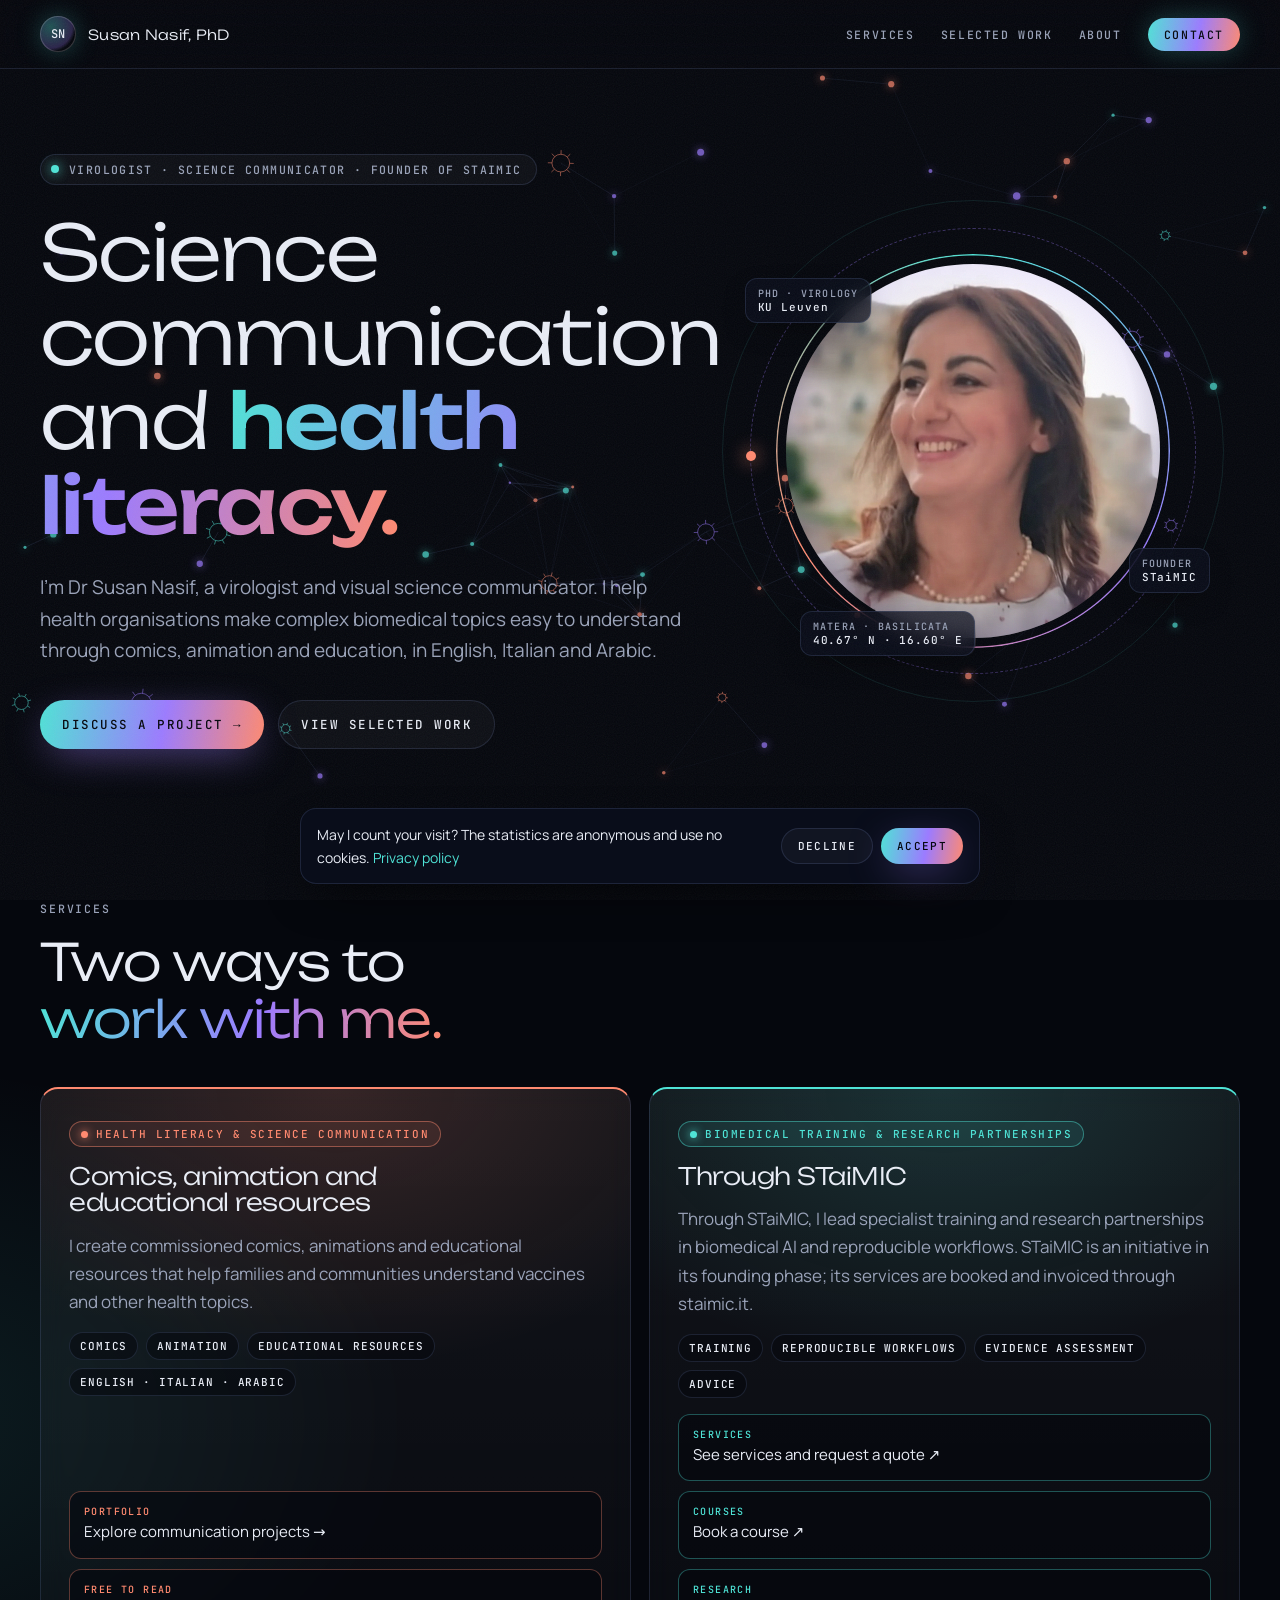
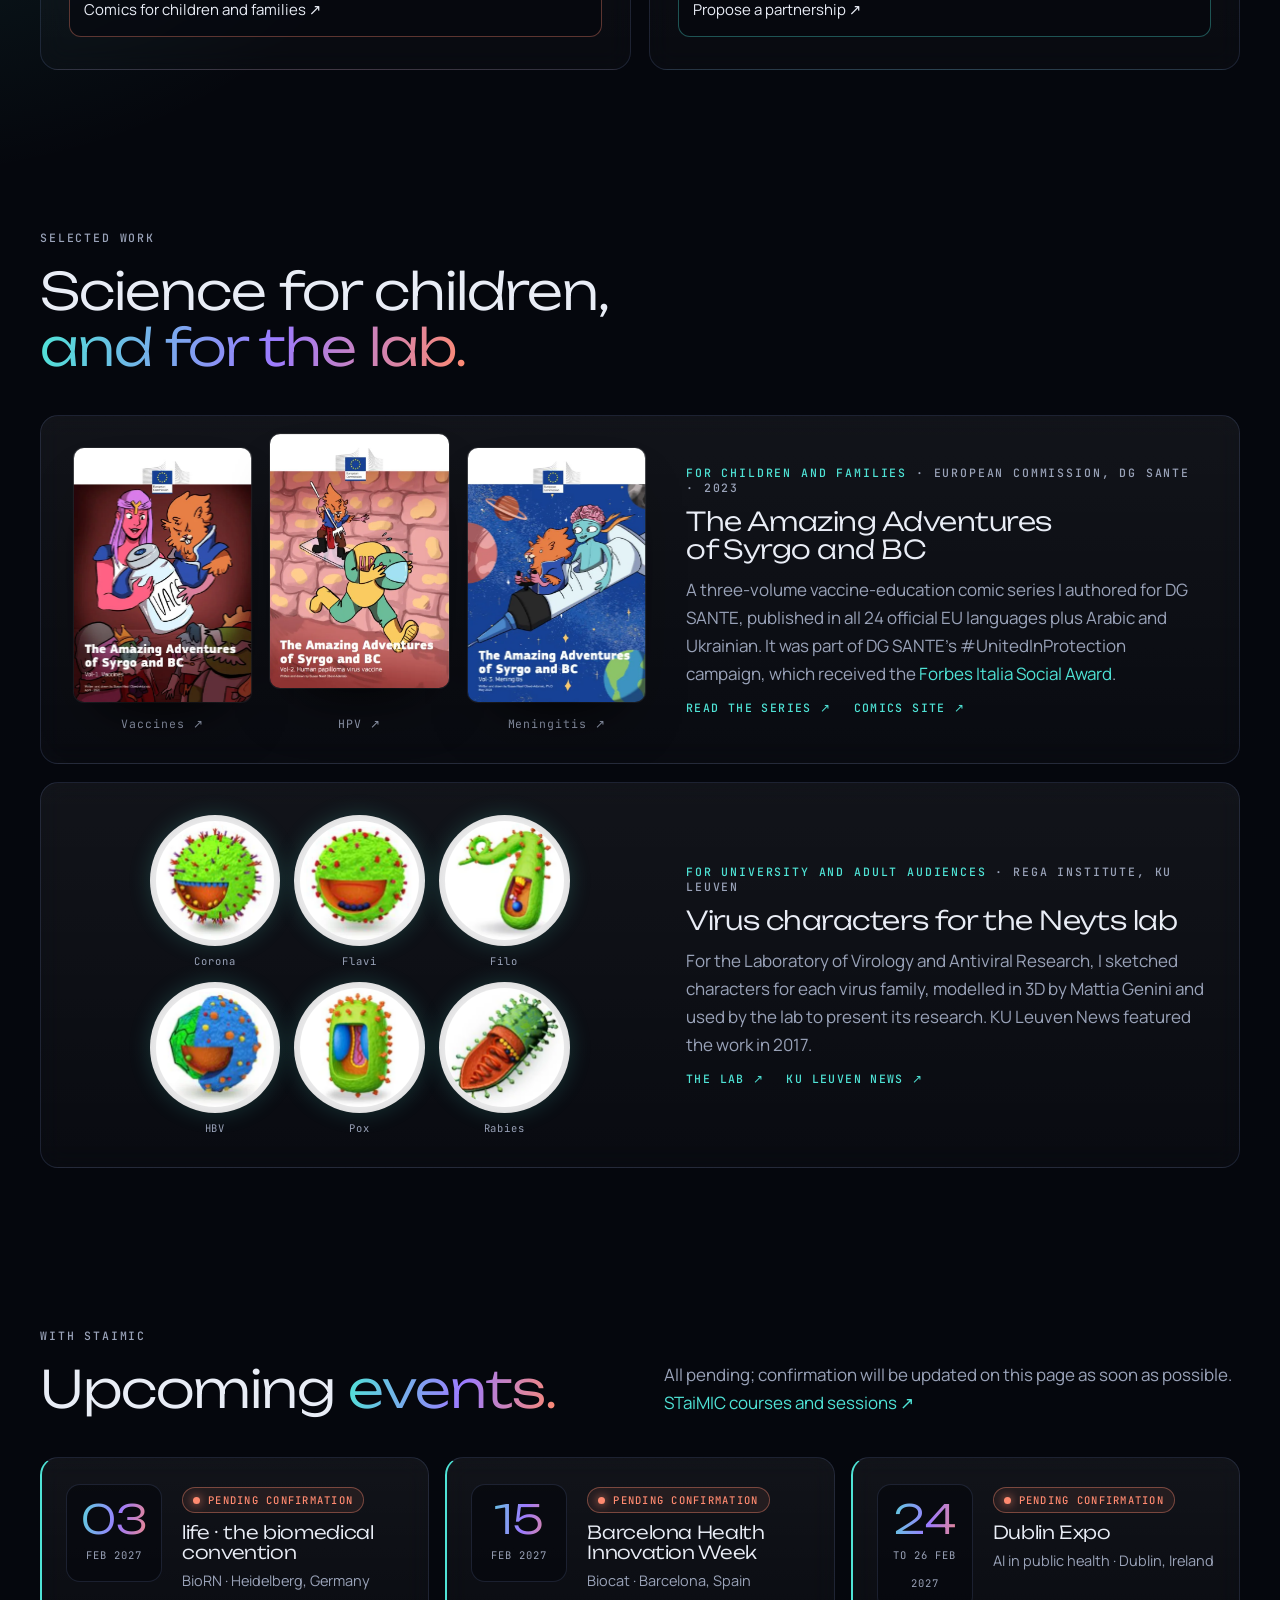
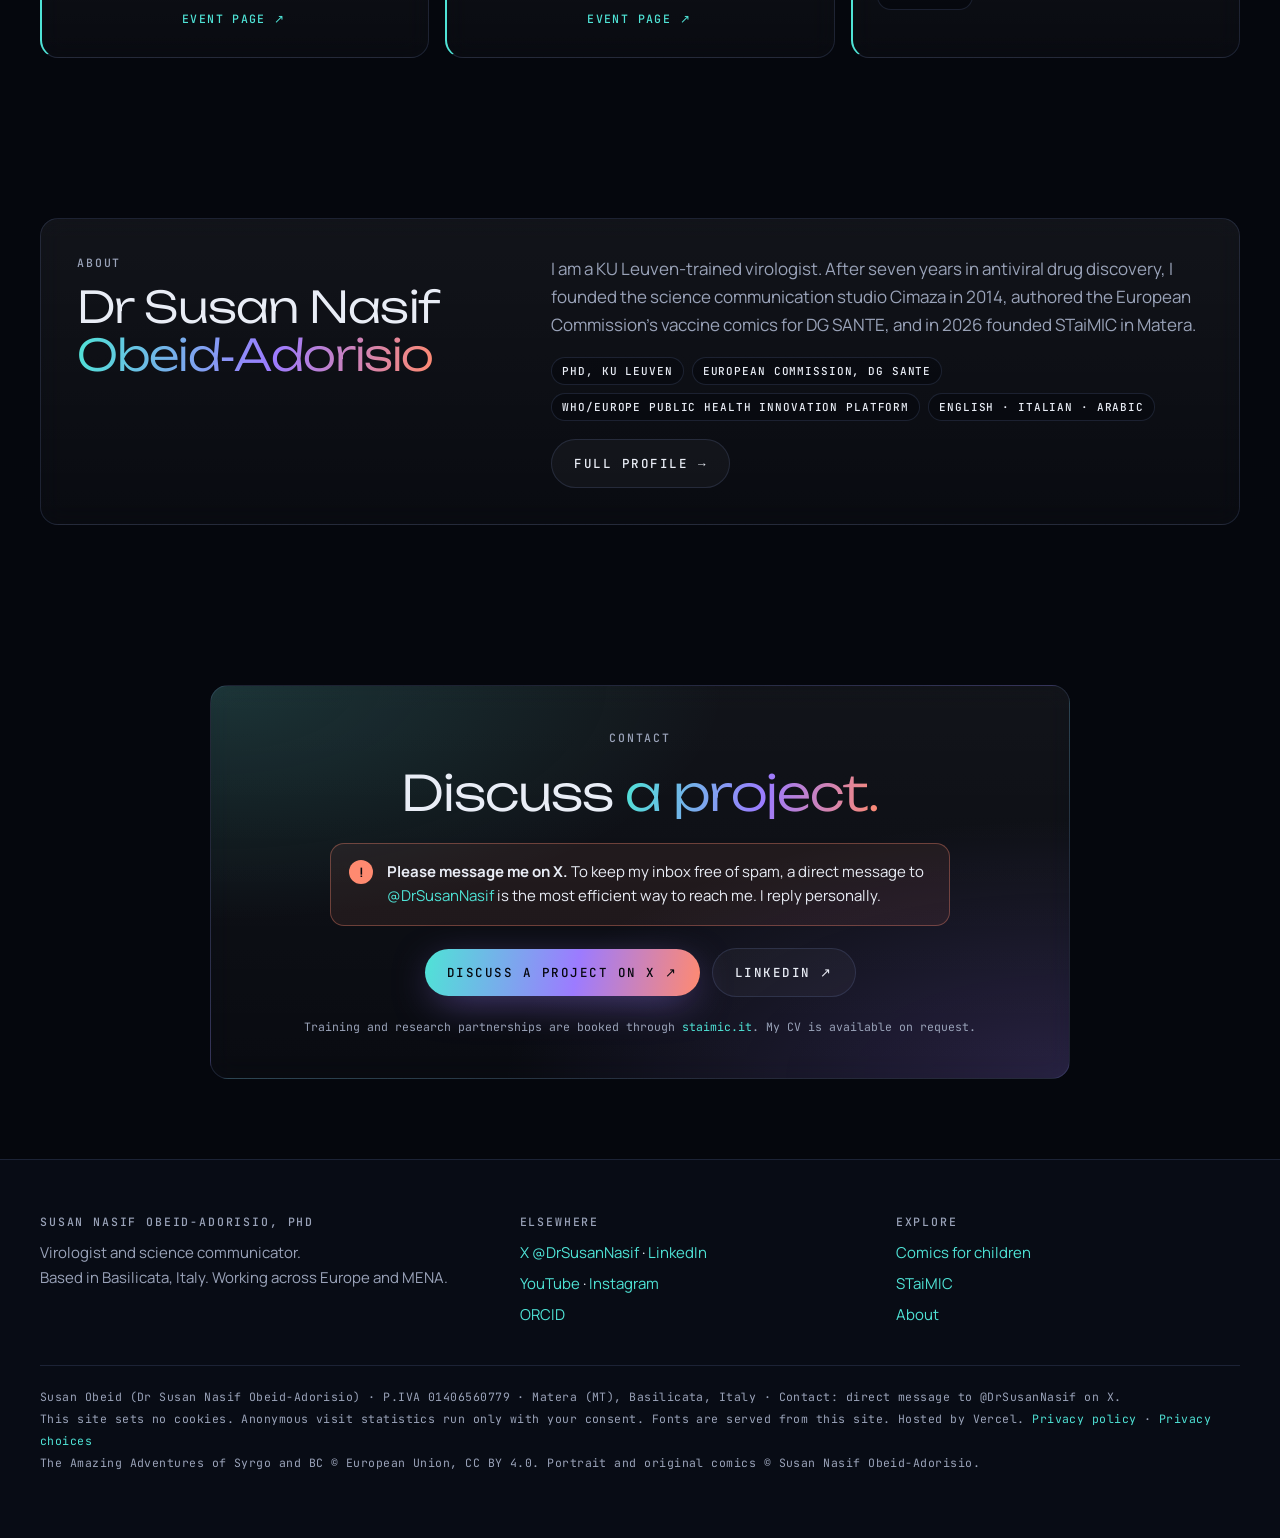
==== commit b571121f: "Add consent-based visit statistics and privacy policy" ====
--- a/index.html
+++ b/index.html
@@ -198,10 +198,11 @@
       <li><a href="https://www.staimic.it/">STaiMIC</a></li>
       <li><a href="about.html">About</a></li>
     </ul></div>
-    <p class="legal">Susan Obeid (Dr Susan Nasif Obeid-Adorisio) · P.IVA 01406560779 · Matera (MT), Basilicata, Italy · Contact: direct message to @DrSusanNasif on X.<br>This site sets no cookies and uses no tracking. Fonts are served from this site. Hosted on GitHub Pages, which may record visitors’ IP addresses for security.<br>The Amazing Adventures of Syrgo and BC © European Union, CC BY 4.0. Portrait and original comics © Susan Nasif Obeid-Adorisio.</p>
+    <p class="legal">Susan Obeid (Dr Susan Nasif Obeid-Adorisio) · P.IVA 01406560779 · Matera (MT), Basilicata, Italy · Contact: direct message to @DrSusanNasif on X.<br>This site sets no cookies. Anonymous visit statistics run only with your consent. Fonts are served from this site. Hosted by Vercel. <a href="privacy.html">Privacy policy</a> · <a href="#" data-consent-reset>Privacy choices</a><br>The Amazing Adventures of Syrgo and BC © European Union, CC BY 4.0. Portrait and original comics © Susan Nasif Obeid-Adorisio.</p>
   </div>
 </footer>
 
 <script src="assets/field.js"></script>
+<script src="assets/consent.js"></script>
 </body>
 </html>
--- a/assets/site.css
+++ b/assets/site.css
@@ -393,3 +393,18 @@
   .contact-one .row .btn { width: 100%; justify-content: center; }
 }
 @media (min-width: 1041px) { section { padding: 80px 0; } .head { margin-bottom: 40px; } }
+
+/* Consent bar and legal page */
+.consent { position: fixed; left: 50%; bottom: 16px; transform: translateX(-50%); z-index: 70; width: min(680px, calc(100% - 24px)); display: flex; align-items: center; gap: 16px; padding: 14px 16px; border-radius: 16px; background: rgba(10, 15, 28, 0.92); border: 1px solid var(--line); backdrop-filter: blur(16px); -webkit-backdrop-filter: blur(16px); box-shadow: 0 18px 50px -20px rgba(0, 0, 0, 0.9); }
+.consent p { font-size: 14px; color: var(--text); flex: 1; }
+.consent-actions { display: flex; gap: 8px; flex: none; }
+.consent .btn { padding: 10px 16px; font-size: 11px; }
+.legal-page { padding-top: 60px; }
+.prose { max-width: 760px; }
+.prose h1 { font-size: clamp(32px, 4.4vw, 52px); margin: 14px 0 8px; }
+.prose h2 { font-size: 20px; margin: 34px 0 10px; }
+.prose p, .prose li { color: var(--muted); }
+.prose ul { padding-left: 20px; margin: 0; }
+.prose li { margin: 6px 0; }
+.prose li::marker { color: var(--teal); }
+@media (max-width: 640px) { .consent { flex-direction: column; align-items: stretch; bottom: 10px; } .consent-actions .btn { flex: 1; justify-content: center; } }
